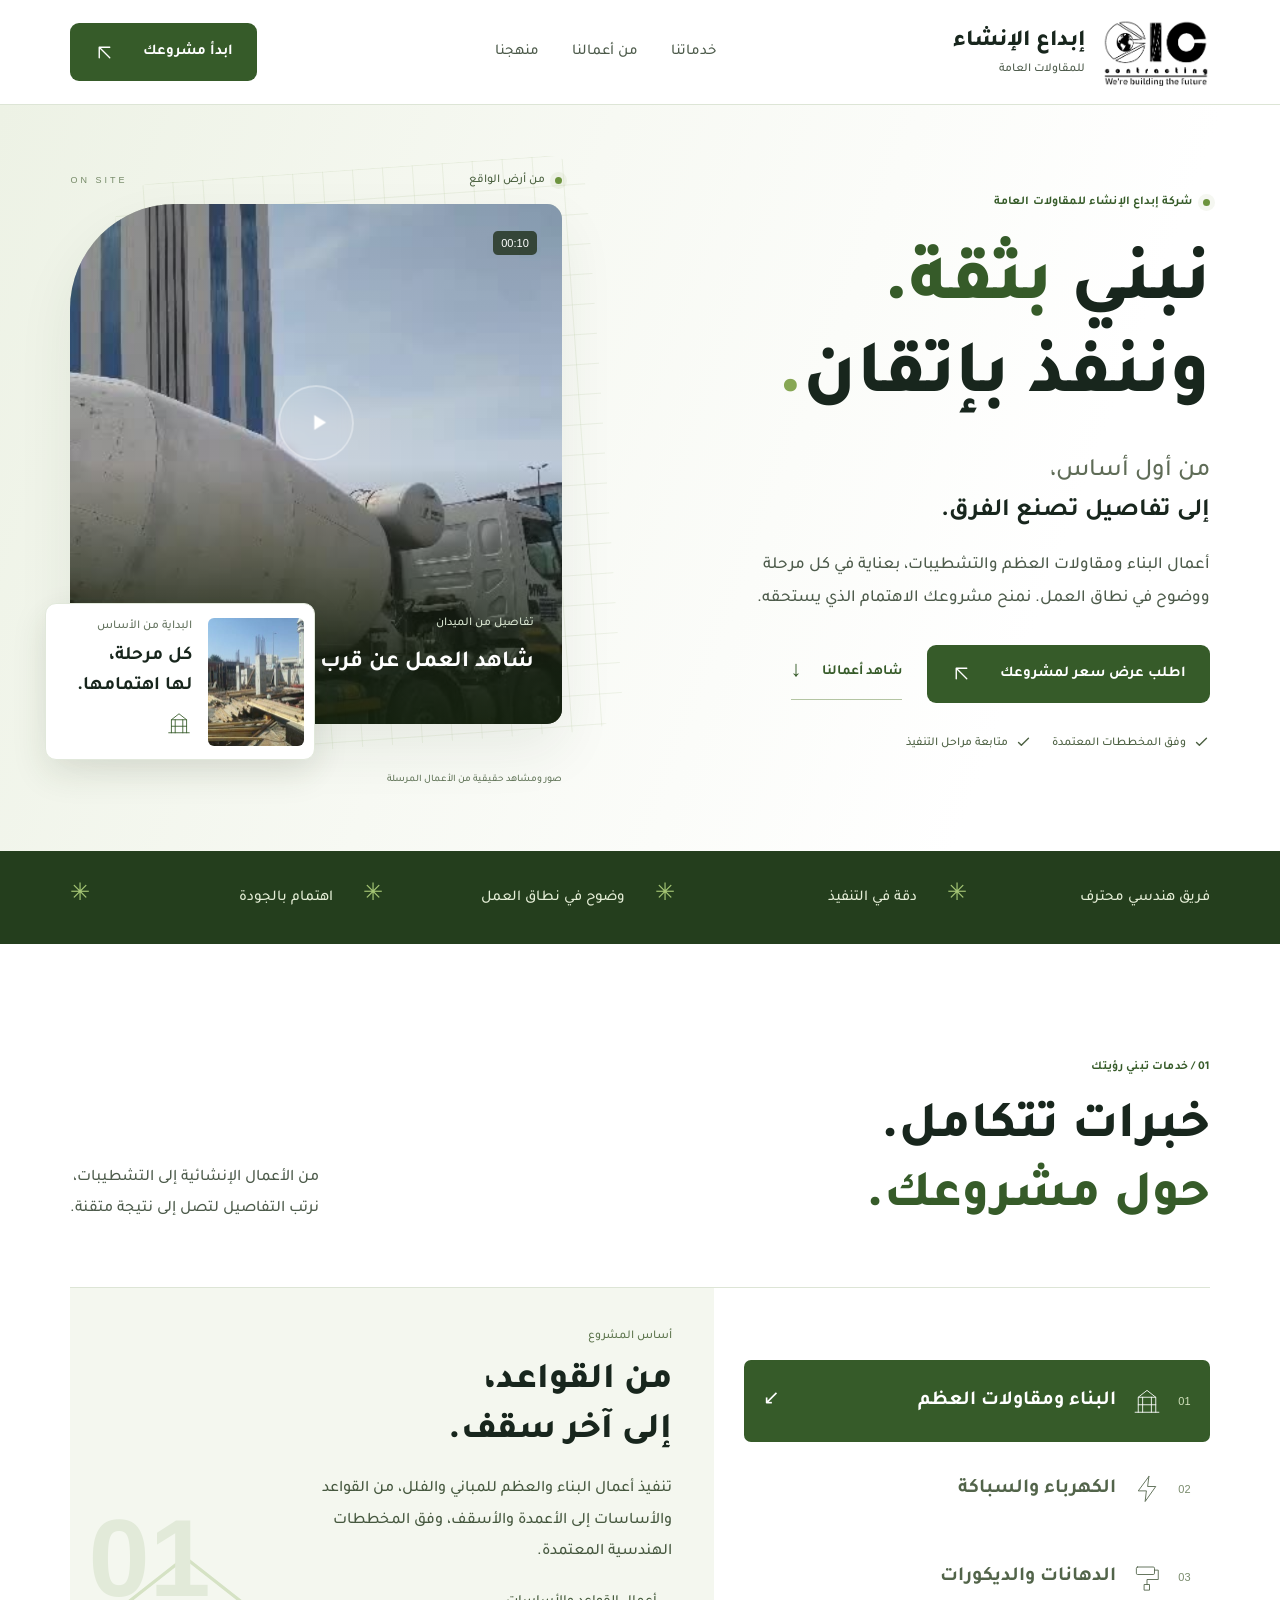
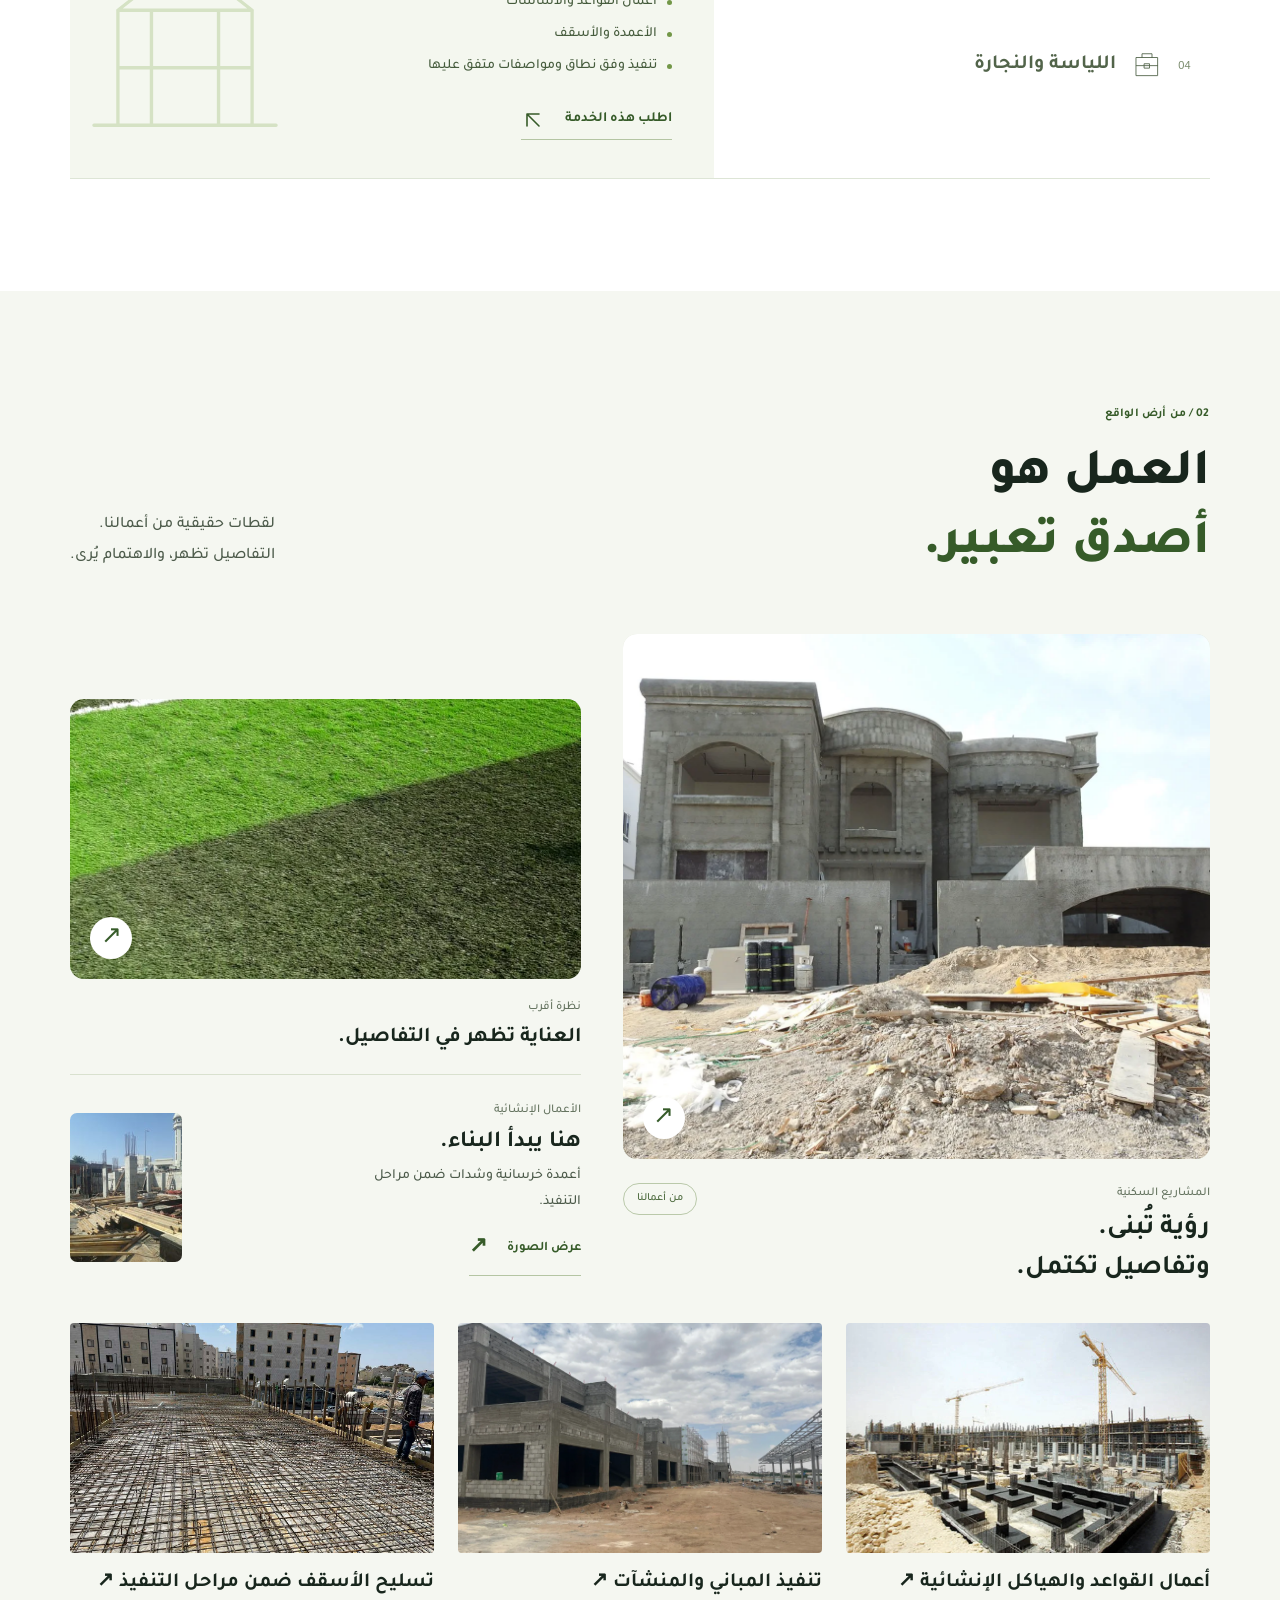
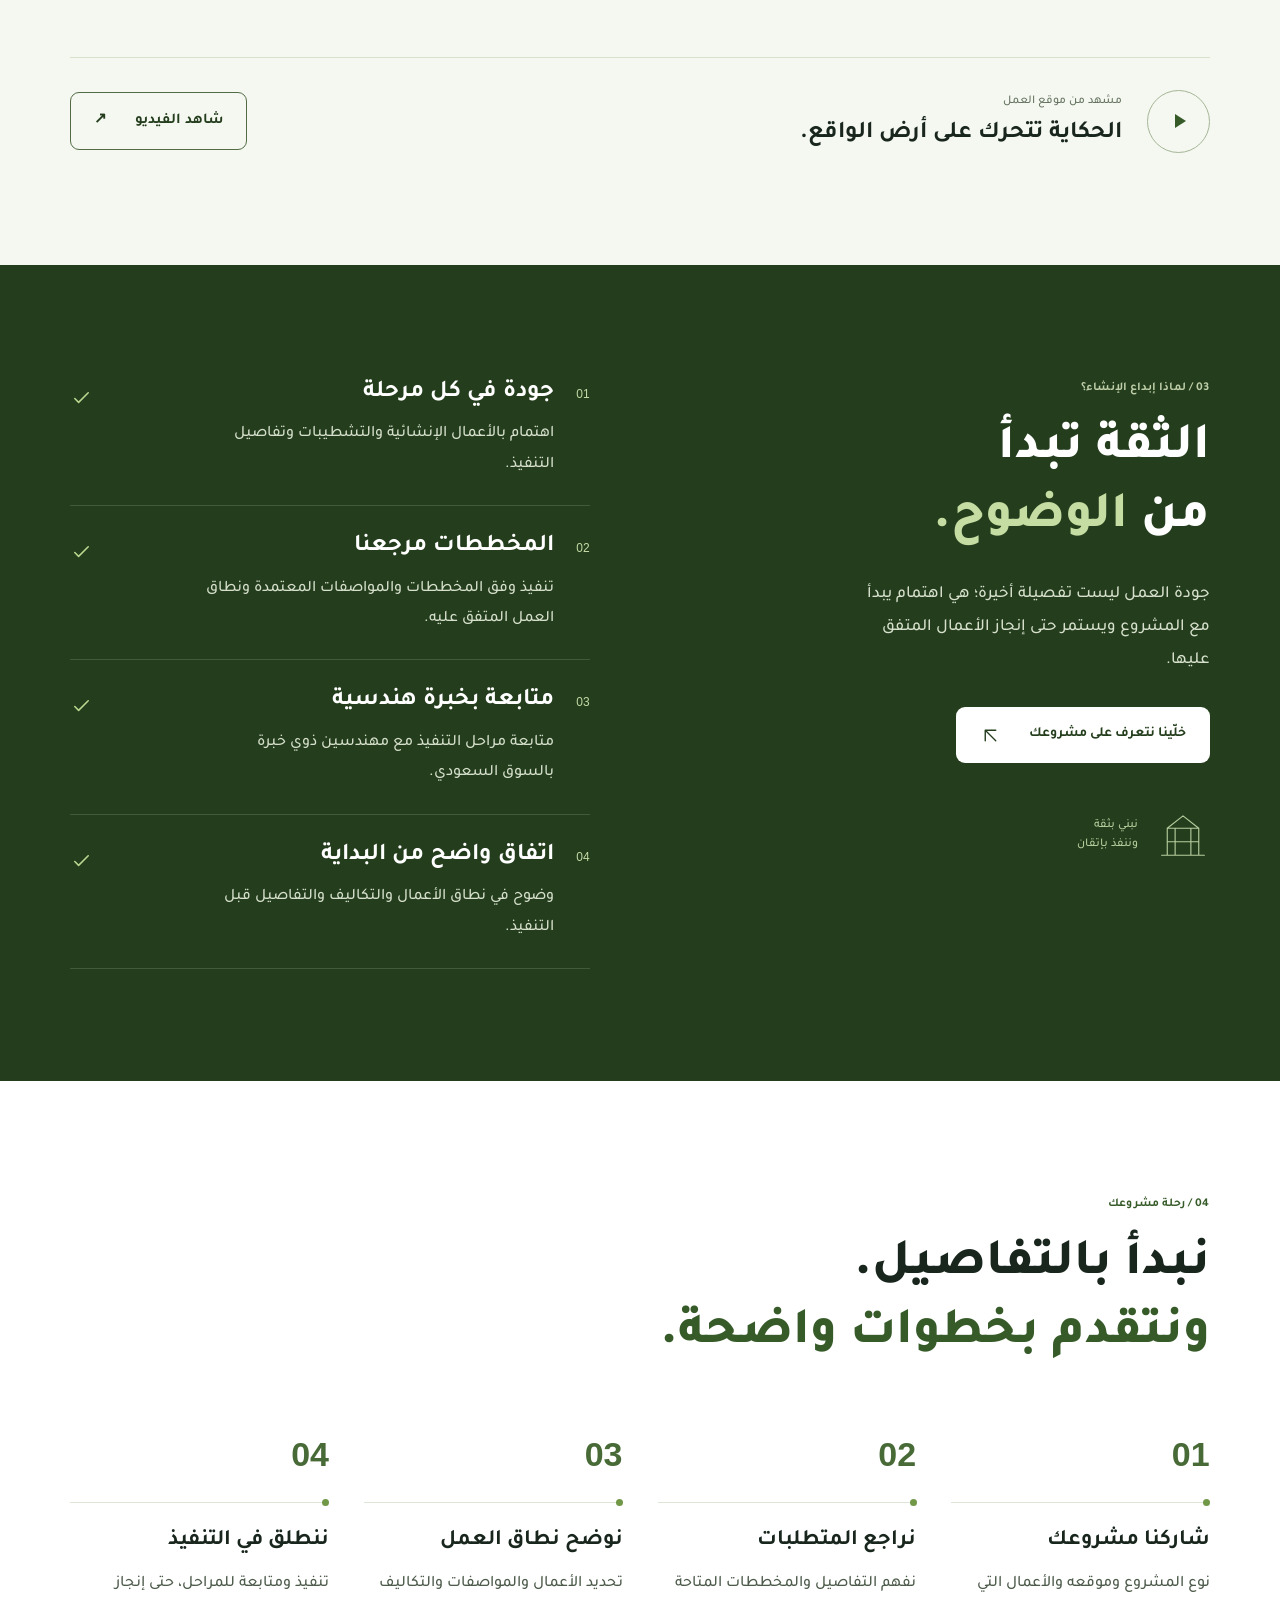
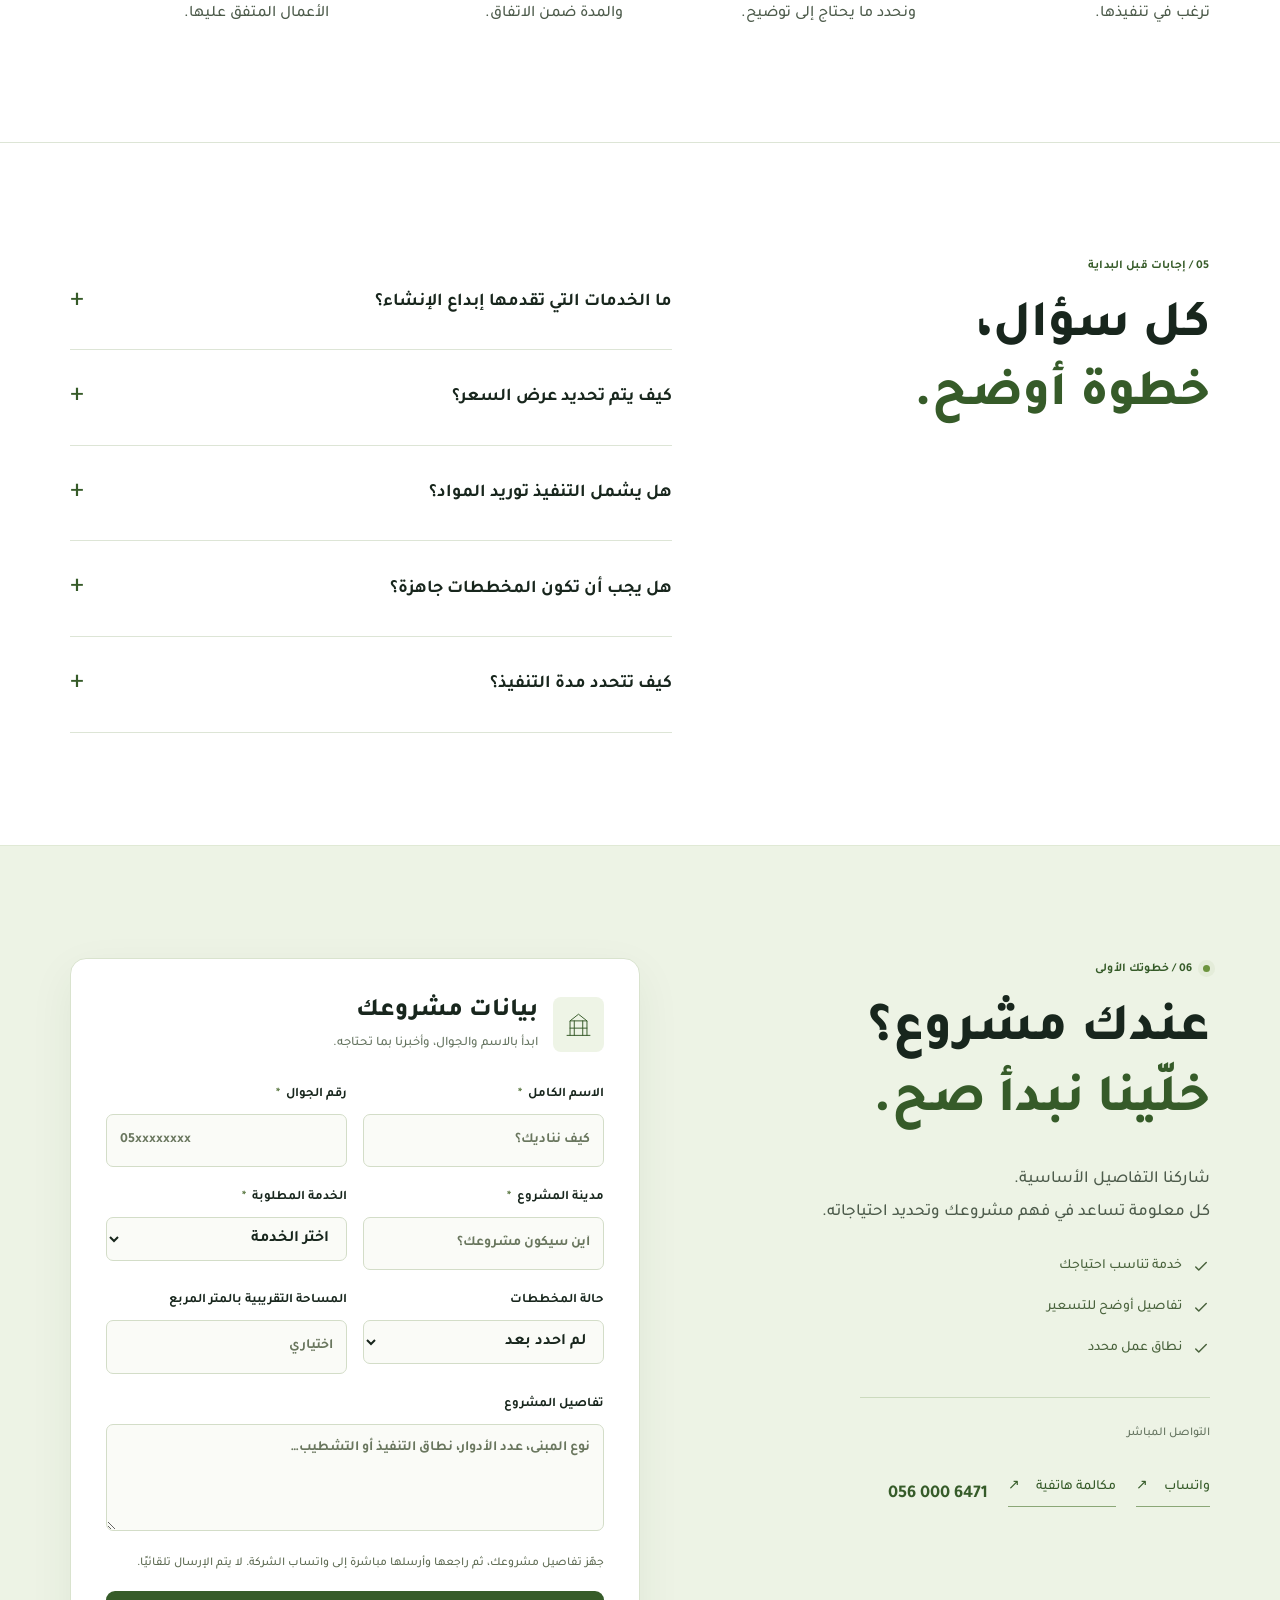
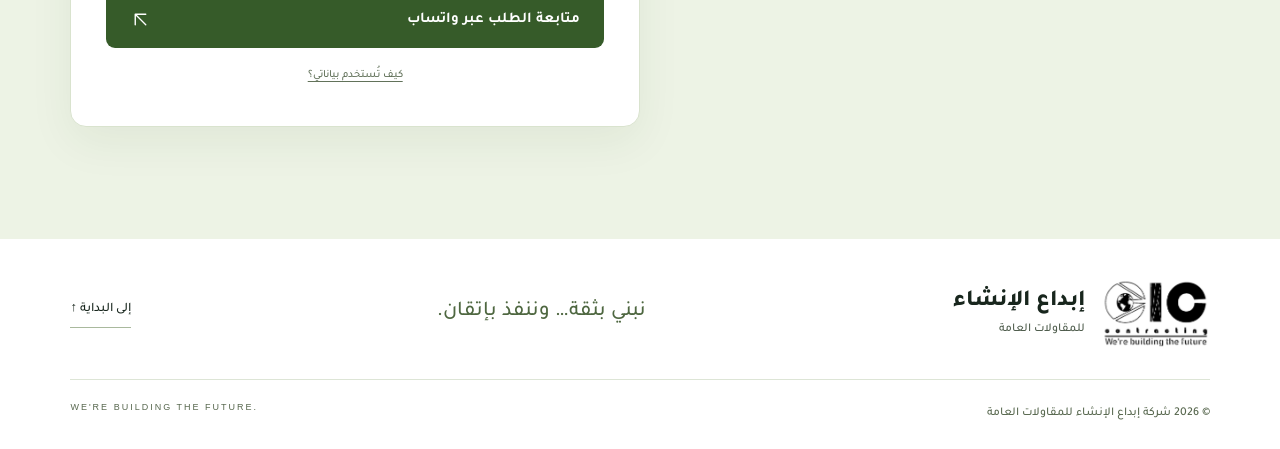
==== index.html @ a25a5fa0 "Launch Ibdaa Alinshaa rebrand with original logo and real projects" ====
<!doctype html><html lang="ar" dir="rtl"><head><meta charset="UTF-8"><meta name="viewport" content="width=device-width,initial-scale=1"><meta name="theme-color" content="#365b29"><meta name="description" content="شركة إبداع الإنشاء للمقاولات العامة. أعمال البناء والعظم، الكهرباء والسباكة، الدهانات والديكورات، اللياسة والنجارة. نبني بثقة وننفذ بإتقان."><title>إبداع الإنشاء للمقاولات العامة | نبني بثقة وننفذ بإتقان</title><link rel="icon" type="image/svg+xml" href="favicon.svg"><link rel="preload" href="tajawal-500.ttf" as="font" type="font/ttf" crossorigin><link rel="preload" href="tajawal-800.ttf" as="font" type="font/ttf" crossorigin><link rel="stylesheet" href="style.css"></head><body>
<a href="#main" class="skip">انتقل إلى المحتوى</a><div class="read-progress" aria-hidden="true"></div>
<svg class="svg-defs" xmlns="http://www.w3.org/2000/svg" aria-hidden="true"><defs><symbol id="build" viewBox="0 0 48 48"><path d="M5 42h38M10 42V18h28v24M10 18l14-11 14 11M17 18v24M31 18v24M10 30h28"/></symbol><symbol id="bolt" viewBox="0 0 48 48"><path d="M27 4 10 27h13l-2 17 17-24H25l2-16Z"/></symbol><symbol id="paint" viewBox="0 0 48 48"><rect x="7" y="8" width="29" height="12" rx="2"/><path d="M36 13h6v15H24v8M20 36h8v9h-8z"/></symbol><symbol id="tools" viewBox="0 0 48 48"><path d="M7 12h34v29H7zM16 12V6h16v6M7 25h34M20 22h8v7h-8z"/></symbol><symbol id="arrow" viewBox="0 0 24 24"><path d="M18 6H6v12M6 6l12 12"/></symbol><symbol id="check" viewBox="0 0 24 24"><path d="m5 12 4 4L19 6"/></symbol><symbol id="play" viewBox="0 0 24 24"><path d="m9 5 11 7-11 7V5Z"/></symbol></defs></svg>
<header class="header"><div class="wrap header-inner"><a href="#home" class="brand" aria-label="إبداع الإنشاء الرئيسية"><span class="brand-mark" role="img" aria-label="شعار شركة إبداع الإنشاء"></span><span class="brand-name">إبداع الإنشاء<small>للمقاولات العامة</small></span></a><nav aria-label="التنقل الرئيسي"><a href="#services">خدماتنا</a><a href="#work">من أعمالنا</a><a href="#approach">منهجنا</a></nav><a class="btn btn-green header-cta" href="#request">ابدأ مشروعك <svg><use href="#arrow"/></svg></a></div></header>
<main id="main"><section class="hero" id="home"><div class="wrap hero-grid"><div class="hero-copy"><div class="eyebrow hero-item"><span class="status-dot"></span> شركة إبداع الإنشاء للمقاولات العامة</div><h1 class="hero-item">نبني <span>بثقة.</span><br>وننفذ بإتقان<span class="green-period">.</span></h1><p class="hero-sub hero-item">من أول أساس،<br><strong>إلى تفاصيل تصنع الفرق.</strong></p><p class="hero-desc hero-item">أعمال البناء ومقاولات العظم والتشطيبات، بعناية في كل مرحلة ووضوح في نطاق العمل. نمنح مشروعك الاهتمام الذي يستحقه.</p><div class="hero-actions hero-item"><a href="#request" class="btn btn-green">اطلب عرض سعر لمشروعك <svg><use href="#arrow"/></svg></a><a class="text-link" href="#work">شاهد أعمالنا <span>↓</span></a></div><div class="hero-assurance hero-item"><span><svg><use href="#check"/></svg> وفق المخططات المعتمدة</span><span><svg><use href="#check"/></svg> متابعة مراحل التنفيذ</span></div></div><div class="hero-art hero-item"><div class="art-grid" aria-hidden="true"></div><div class="media-label"><span class="status-dot"></span> من أرض الواقع <span dir="ltr">ON SITE</span></div><button class="hero-video" data-video aria-label="شاهد فيديو من موقع العمل"><img src="video-poster.jpg" alt="شاحنة خرسانة من فيديو موقع العمل المرسل" fetchpriority="high" width="368" height="656"><span class="video-shade"></span><span class="video-play"><svg><use href="#play"/></svg></span><span class="video-text"><span>تفاصيل من الميدان</span><strong>شاهد العمل عن قرب <span>↗</span></strong></span><span class="video-duration">00:10</span></button><div class="foundation-note"><img src="foundations.png" alt="أعمدة خرسانية وأعمال شدات من أحد مواقع العمل" width="194" height="258"><div><span class="tiny-label">البداية من الأساس</span><strong>كل مرحلة،<br>لها اهتمامها.</strong><svg><use href="#build"/></svg></div></div><span class="art-caption">صور ومشاهد حقيقية من الأعمال المرسلة</span></div></div></section>
<section class="promise-strip" aria-label="قيم التنفيذ"><div class="wrap"><span>فريق هندسي محترف <i>✳</i></span><span>دقة في التنفيذ <i>✳</i></span><span>وضوح في نطاق العمل <i>✳</i></span><span>اهتمام بالجودة <i>✳</i></span></div></section>
<section id="services" class="services section"><div class="wrap"><div class="section-head reveal"><div><span class="eyebrow">01 / خدمات تبني رؤيتك</span><h2>خبرات تتكامل.<br><span>حول مشروعك.</span></h2></div><p>من الأعمال الإنشائية إلى التشطيبات،<br>نرتب التفاصيل لتصل إلى نتيجة متقنة.</p></div><div class="service-explorer reveal"><div class="service-nav" role="tablist" aria-label="خدمات إبداع الإنشاء" aria-orientation="vertical"><button id="service-0" role="tab" aria-selected="true" aria-controls="service-panel" data-service="0"><span class="service-num">01</span><svg><use href="#build"/></svg><span>البناء ومقاولات العظم</span><b>↙</b></button><button id="service-1" role="tab" aria-selected="false" tabindex="-1" aria-controls="service-panel" data-service="1"><span class="service-num">02</span><svg><use href="#bolt"/></svg><span>الكهرباء والسباكة</span><b>↙</b></button><button id="service-2" role="tab" aria-selected="false" tabindex="-1" aria-controls="service-panel" data-service="2"><span class="service-num">03</span><svg><use href="#paint"/></svg><span>الدهانات والديكورات</span><b>↙</b></button><button id="service-3" role="tab" aria-selected="false" tabindex="-1" aria-controls="service-panel" data-service="3"><span class="service-num">04</span><svg><use href="#tools"/></svg><span>اللياسة والنجارة</span><b>↙</b></button></div><div id="service-panel" class="service-panel" role="tabpanel" aria-labelledby="service-0" tabindex="0"><div class="service-drawing" aria-hidden="true"><svg id="service-icon"><use href="#build"/></svg><span id="service-index">01</span></div><div class="service-content"><span class="tiny-label" id="service-kicker">أساس المشروع</span><h3 id="service-title">من القواعد،<br>إلى آخر سقف.</h3><p id="service-description">تنفيذ أعمال البناء والعظم للمباني والفلل، من القواعد والأساسات إلى الأعمدة والأسقف، وفق المخططات الهندسية المعتمدة.</p><ul id="service-points"><li>أعمال القواعد والأساسات</li><li>الأعمدة والأسقف</li><li>تنفيذ وفق نطاق ومواصفات متفق عليها</li></ul><button class="text-link" id="request-service">اطلب هذه الخدمة <svg><use href="#arrow"/></svg></button></div></div></div></div></section>
<section class="work section" id="work"><div class="wrap"><div class="section-head reveal"><div><span class="eyebrow">02 / من أرض الواقع</span><h2>العمل هو<br><span>أصدق تعبير.</span></h2></div><p>لقطات حقيقية من أعمالنا.<br>التفاصيل تظهر، والاهتمام يُرى.</p></div><div class="work-grid"><article class="work-feature reveal"><button class="project-image" data-photo="villa-project.webp" data-caption="مبنى سكني ضمن مراحل التنفيذ — من بروفايل الشركة" aria-label="تكبير صورة المشروع السكني"><img src="villa-project.webp" alt="مبنى سكني تحت الإنشاء من أعمال الشركة" loading="lazy" width="1600" height="1066"><span class="zoom-icon">↗</span></button><div class="project-meta"><div><span class="tiny-label">المشاريع السكنية</span><h3>رؤية تُبنى.<br>وتفاصيل تكتمل.</h3></div><span class="project-tag">من أعمالنا</span></div></article><div class="work-side"><article class="work-secondary reveal"><button class="project-image" data-photo="courtyard-finished.webp" data-caption="تفاصيل أرضية المساحة الخارجية" aria-label="تكبير الصورة الثانية للمساحة الخارجية"><img src="courtyard-finished.webp" alt="تفاصيل توزيع العشب الصناعي والخطوط البيضاء في مساحة خارجية" loading="lazy" width="720" height="1280"><span class="zoom-icon">↗</span></button><div class="secondary-caption"><span class="tiny-label">نظرة أقرب</span><h3>العناية تظهر في التفاصيل.</h3></div></article><article class="structure-card reveal"><div><span class="tiny-label">الأعمال الإنشائية</span><h3>هنا يبدأ البناء.</h3><p>أعمدة خرسانية وشدات ضمن مراحل التنفيذ.</p><button class="text-link" data-photo="foundations.png" data-caption="أعمدة خرسانية وشدات من موقع العمل">عرض الصورة <span>↗</span></button></div><img src="foundations.png" width="194" height="258" alt="أعمدة خرسانية وحديد تسليح وشدات خشبية" loading="lazy"></article></div></div><div class="more-work"><article class="reveal"><button data-photo="structural-project.webp" data-caption="أعمال القواعد والهياكل الإنشائية — من بروفايل الشركة" aria-label="تكبير صورة أعمال القواعد والهياكل الإنشائية"><img src="structural-project.webp" alt="أعمال القواعد والهياكل الإنشائية" loading="lazy"><h3>أعمال القواعد والهياكل الإنشائية ↗</h3></button></article><article class="reveal"><button data-photo="commercial-project.webp" data-caption="تنفيذ المباني والمنشآت — من بروفايل الشركة" aria-label="تكبير صورة تنفيذ المباني والمنشآت"><img src="commercial-project.webp" alt="تنفيذ المباني والمنشآت" loading="lazy"><h3>تنفيذ المباني والمنشآت ↗</h3></button></article><article class="reveal"><button data-photo="slab-project.jpg" data-caption="تسليح الأسقف ضمن مراحل التنفيذ — من بروفايل الشركة" aria-label="تكبير صورة تسليح الأسقف ضمن مراحل التنفيذ"><img src="slab-project.jpg" alt="تسليح الأسقف ضمن مراحل التنفيذ" loading="lazy"><h3>تسليح الأسقف ضمن مراحل التنفيذ ↗</h3></button></article></div><div class="work-film reveal"><span class="film-symbol"><svg><use href="#play"/></svg></span><div><span class="tiny-label">مشهد من موقع العمل</span><h3>الحكاية تتحرك على أرض الواقع.</h3></div><button class="btn btn-outline" data-video>شاهد الفيديو <span>↗</span></button></div></div></section>
<section class="approach section" id="approach"><div class="wrap approach-grid"><div class="approach-heading reveal"><span class="eyebrow">03 / لماذا إبداع الإنشاء؟</span><h2>الثقة تبدأ<br>من <span>الوضوح.</span></h2><p>جودة العمل ليست تفصيلة أخيرة؛ هي اهتمام يبدأ مع المشروع ويستمر حتى إنجاز الأعمال المتفق عليها.</p><a class="btn btn-white" href="#request">خلّينا نتعرف على مشروعك <svg><use href="#arrow"/></svg></a><div class="approach-seal" aria-hidden="true"><svg><use href="#build"/></svg><span>نبني بثقة<br>وننفذ بإتقان</span></div></div><div class="approach-list"><article class="reveal"><span>01</span><div><h3>جودة في كل مرحلة</h3><p>اهتمام بالأعمال الإنشائية والتشطيبات وتفاصيل التنفيذ.</p></div><svg><use href="#check"/></svg></article><article class="reveal"><span>02</span><div><h3>المخططات مرجعنا</h3><p>تنفيذ وفق المخططات والمواصفات المعتمدة ونطاق العمل المتفق عليه.</p></div><svg><use href="#check"/></svg></article><article class="reveal"><span>03</span><div><h3>متابعة بخبرة هندسية</h3><p>متابعة مراحل التنفيذ مع مهندسين ذوي خبرة بالسوق السعودي.</p></div><svg><use href="#check"/></svg></article><article class="reveal"><span>04</span><div><h3>اتفاق واضح من البداية</h3><p>وضوح في نطاق الأعمال والتكاليف والتفاصيل قبل التنفيذ.</p></div><svg><use href="#check"/></svg></article></div></div></section>
<section class="journey section"><div class="wrap"><div class="section-head reveal"><div><span class="eyebrow">04 / رحلة مشروعك</span><h2>نبدأ بالتفاصيل.<br><span>ونتقدم بخطوات واضحة.</span></h2></div></div><div class="journey-grid"><article class="reveal"><span class="journey-number">01</span><span class="journey-line"></span><h3>شاركنا مشروعك</h3><p>نوع المشروع وموقعه والأعمال التي ترغب في تنفيذها.</p></article><article class="reveal"><span class="journey-number">02</span><span class="journey-line"></span><h3>نراجع المتطلبات</h3><p>نفهم التفاصيل والمخططات المتاحة ونحدد ما يحتاج إلى توضيح.</p></article><article class="reveal"><span class="journey-number">03</span><span class="journey-line"></span><h3>نوضح نطاق العمل</h3><p>تحديد الأعمال والمواصفات والتكاليف والمدة ضمن الاتفاق.</p></article><article class="reveal"><span class="journey-number">04</span><span class="journey-line"></span><h3>ننطلق في التنفيذ</h3><p>تنفيذ ومتابعة للمراحل، حتى إنجاز الأعمال المتفق عليها.</p></article></div></div></section>
<section class="faq section"><div class="wrap faq-grid"><div class="reveal"><span class="eyebrow">05 / إجابات قبل البداية</span><h2>كل سؤال،<br><span>خطوة أوضح.</span></h2></div><div class="faq-list"><details><summary>ما الخدمات التي تقدمها إبداع الإنشاء؟ <span>+</span></summary><p>أعمال البناء والتشييد ومقاولات العظم، تأسيس وتشطيب الكهرباء والسباكة، الدهانات والديكورات الداخلية، وأعمال اللياسة والنجارة، بحسب نطاق الاتفاق.</p></details><details><summary>كيف يتم تحديد عرض السعر؟ <span>+</span></summary><p>بعد مراجعة نوع المشروع ومساحته وموقعه والمخططات والمواصفات ونطاق الأعمال المطلوب. تختلف التكلفة وفق هذه التفاصيل.</p></details><details><summary>هل يشمل التنفيذ توريد المواد؟ <span>+</span></summary><p>يتم توضيح مسؤولية توريد المواد والمصنعية في عرض المشروع والاتفاق. يمكنك ذكر النطاق الذي تفضله ضمن تفاصيل الطلب.</p></details><details><summary>هل يجب أن تكون المخططات جاهزة؟ <span>+</span></summary><p>وجود المخططات يساعد في فهم المتطلبات والتسعير. اذكر حالتها في النموذج، وسيتم توضيح المتطلبات المناسبة لمشروعك.</p></details><details><summary>كيف تتحدد مدة التنفيذ؟ <span>+</span></summary><p>تتحدد حسب حجم المشروع ونطاق الأعمال ومتطلبات الموقع، وتُوضح ضمن الاتفاق الخاص بمشروعك.</p></details></div></div></section>
<section id="request" class="request section"><div class="wrap request-grid"><div class="request-copy"><span class="eyebrow"><span class="status-dot"></span> 06 / خطوتك الأولى</span><h2>عندك مشروع؟<br><span>خلّينا نبدأ صح.</span></h2><p>شاركنا التفاصيل الأساسية.<br>كل معلومة تساعد في فهم مشروعك وتحديد احتياجاته.</p><div class="request-benefits"><span><svg><use href="#check"/></svg> خدمة تناسب احتياجك</span><span><svg><use href="#check"/></svg> تفاصيل أوضح للتسعير</span><span><svg><use href="#check"/></svg> نطاق عمل محدد</span></div><div class="direct-contact"><span class="tiny-label">التواصل المباشر</span><button data-contact="whatsapp">واتساب <span>↗</span></button><button data-contact="phone">مكالمة هاتفية <span>↗</span></button><a class="direct-number" href="tel:+966560006471">056 000 6471</a></div></div><form id="quote-form"><div class="form-heading"><span class="form-icon"><svg><use href="#build"/></svg></span><div><h3>بيانات مشروعك</h3><p>ابدأ بالاسم والجوال، وأخبرنا بما تحتاجه.</p></div></div><div class="form-fields"><label>الاسم الكامل <span>*</span><input name="name" autocomplete="name" placeholder="كيف نناديك؟" required maxlength="100"></label><label>رقم الجوال <span>*</span><input name="phone" type="tel" dir="ltr" inputmode="tel" autocomplete="tel" placeholder="05xxxxxxxx" required maxlength="20"></label><label>مدينة المشروع <span>*</span><input name="city" autocomplete="address-level2" placeholder="أين سيكون مشروعك؟" required maxlength="100"></label><label>الخدمة المطلوبة <span>*</span><select name="service" required id="service-select"><option value="">اختر الخدمة</option><option>البناء ومقاولات العظم</option><option>الكهرباء والسباكة</option><option>الدهانات والديكورات</option><option>اللياسة والنجارة</option><option>أكثر من خدمة</option></select></label><label>حالة المخططات<select name="plans"><option>لم أحدد بعد</option><option>المخططات جاهزة</option><option>قيد الإعداد</option></select></label><label>المساحة التقريبية بالمتر المربع<input name="area" type="number" min="1" max="10000000" placeholder="اختياري"></label><label class="full">تفاصيل المشروع<textarea name="details" rows="3" maxlength="3000" placeholder="نوع المبنى، عدد الأدوار، نطاق التنفيذ أو التشطيب…"></textarea></label></div><p class="form-notice">جهّز تفاصيل مشروعك، ثم راجعها وأرسلها مباشرة إلى واتساب الشركة. لا يتم الإرسال تلقائيًا.</p><button type="submit" class="btn btn-green submit">متابعة الطلب عبر واتساب <svg><use href="#arrow"/></svg></button><div id="form-result" role="status" hidden><strong>تفاصيلك جاهزة. الخطوة التالية على واتساب.</strong><p>اضغط لفتح المحادثة بالتفاصيل، وراجع الرسالة قبل إرسالها إلى الشركة.</p><a class="btn btn-green send-request" id="send-request" target="_blank" rel="noopener noreferrer">افتح واتساب لإرسال الطلب ↗</a><br><button type="button" class="text-link" id="download-request">تنزيل تفاصيل الطلب ↓</button></div><span class="privacy-line"><button type="button" id="privacy-button">كيف تُستخدم بياناتي؟</button></span></form></div></section>
</main><footer><div class="wrap"><div class="footer-main"><a class="brand" href="#home"><span class="brand-mark" role="img" aria-label="شعار إبداع الإنشاء"></span><span class="brand-name">إبداع الإنشاء<small>للمقاولات العامة</small></span></a><p>نبني بثقة… وننفذ بإتقان.</p><a class="back-top" href="#home">إلى البداية ↑</a></div><div class="footer-bottom"><span>© <span id="year"></span> شركة إبداع الإنشاء للمقاولات العامة</span><span dir="ltr">WE'RE BUILDING THE FUTURE.</span></div></div></footer>
<div class="mobile-cta"><a class="btn btn-green" href="#request">ابدأ مشروعك <svg><use href="#arrow"/></svg></a><button data-video aria-label="شاهد فيديو موقع العمل"><svg><use href="#play"/></svg> شاهد العمل</button></div>
<dialog id="video-dialog" class="video-dialog"><button class="dialog-close" aria-label="إغلاق الفيديو">×</button><div class="video-heading"><span class="eyebrow">من موقع العمل</span><h3>العمل على أرض الواقع.</h3></div><video id="site-player" controls playsinline preload="none" poster="video-poster.jpg"><source src="site-video.mp4" type="video/mp4">متصفحك لا يدعم الفيديو.</video></dialog>
<dialog id="photo-dialog" class="photo-dialog"><button class="dialog-close" aria-label="إغلاق الصورة">×</button><img id="full-photo" alt=""><p id="photo-caption"></p></dialog>
<dialog id="notice-dialog" class="notice-dialog"><button class="dialog-close" aria-label="إغلاق">×</button><span class="eyebrow">إبداع الإنشاء</span><h3 id="notice-title"></h3><p id="notice-text"></p><button class="btn btn-green dialog-close">حسنًا</button></dialog><script src="app.js"></script></body></html>
---- style.css ----
@font-face{font-family:Tajawal;src:url('tajawal-500.ttf') format('truetype');font-weight:500;font-display:swap}@font-face{font-family:Tajawal;src:url('tajawal-700.ttf') format('truetype');font-weight:700;font-display:swap}@font-face{font-family:Tajawal;src:url('tajawal-800.ttf') format('truetype');font-weight:800;font-display:swap}
:root{--green:#365b29;--green-dark:#243e1d;--ink:#18261d;--text:#4d5b4b;--muted:#64735f;--light:#f4f7ef;--line:#dde5d6;--lime:#e6efc8;--white:#fff;--ease:cubic-bezier(.2,.7,.3,1)}*{box-sizing:border-box}html{scroll-behavior:smooth;scroll-padding-top:28px}body{margin:0;font:500 16px/1.85 Tajawal,Arial,sans-serif;color:var(--ink);background:var(--white)}button,input,textarea,select{font:inherit}button{cursor:pointer}a{color:inherit;text-decoration:none}img{max-width:100%;display:block}button,a{-webkit-tap-highlight-color:transparent}button:focus-visible,a:focus-visible,summary:focus-visible{outline:3px solid #87a65d;outline-offset:5px}::selection{background:var(--lime);color:var(--green-dark)}h1,h2,h3,p{margin:0}h1,h2,h3{line-height:1.4}svg{width:24px;height:24px;fill:none;stroke:currentColor;stroke-width:1.6;stroke-linecap:round;stroke-linejoin:round;flex-shrink:0}.svg-defs{position:absolute;width:0;height:0;overflow:hidden}.wrap{width:min(1232px,89%);margin:auto}.section{padding:112px 0}.skip{position:fixed;top:-80px;z-index:100;background:var(--green);color:white;padding:12px}.skip:focus{top:0}.read-progress{position:fixed;top:0;right:0;height:3px;background:#75984d;z-index:100;width:0}.header{border-bottom:1px solid var(--line);background:#fff;position:relative;z-index:5}.header-inner{min-height:104px;display:flex;align-items:center;justify-content:space-between;gap:25px}.brand{display:flex;align-items:center;gap:17px}.brand-mark{width:108px;height:67px;display:block;background:url('ibdaa-logo.png') center/contain no-repeat;mix-blend-mode:multiply;flex-shrink:0}.brand-name{font-size:23px;font-weight:800;line-height:1.3}.brand-name small{display:block;font-size:12px;color:var(--text);font-weight:500;margin-top:5px}.header nav{display:flex;gap:33px;font-size:15px;color:var(--text)}.header nav a:hover{color:var(--green)}.btn{display:inline-flex;align-items:center;justify-content:center;gap:28px;padding:15px 23px;border-radius:9px;font-size:15px;line-height:1.7;font-weight:700;border:1px solid transparent;transition:transform .22s var(--ease),background .22s,box-shadow .22s}.btn-green{background:var(--green);color:white}.btn-green:hover{background:var(--green-dark);box-shadow:0 7px 22px #365b2920;transform:translateY(-2px)}.btn svg{width:21px;height:21px;transition:transform .22s}.btn:hover svg{transform:translate(-2px,-2px)}.btn:active{transform:translateY(1px)}.btn-white{background:white;color:var(--green-dark)}.btn-outline{background:transparent;border-color:#536c45;color:var(--green-dark)}.btn-outline:hover{background:var(--green);color:white}.text-link{display:inline-flex;align-items:center;gap:20px;border:0;background:none;padding:7px 0;color:var(--green);font-weight:700;border-bottom:1px solid #b4c5a3;font-size:15px;line-height:1.7}.text-link span{font-size:22px}.text-link:hover{border-color:var(--green)}.hero{background:linear-gradient(110deg,#edf2e5 0%,#f7f9f3 40%,#fff 79%);overflow:hidden}.hero-grid{display:grid;grid-template-columns:1.08fr 1fr;gap:7%;padding:64px 0 75px;align-items:center}.eyebrow{font-size:12px;letter-spacing:.15px;color:var(--green);font-weight:700;display:flex;align-items:center;gap:10px}.status-dot{height:7px;width:7px;border-radius:50%;background:#6d943e;box-shadow:0 0 0 5px #6d943e12;display:inline-block;flex-shrink:0}h1{font-size:clamp(54px,5.9vw,85px);font-weight:800;line-height:1.24;margin:27px 0 24px}h1>span:first-child{color:var(--green)}.green-period{color:#87a754}.hero-sub{font-size:25px;line-height:1.6;font-weight:500;color:#5f6c57;margin-bottom:17px}.hero-sub strong{font-weight:700;color:var(--ink)}.hero-desc{color:var(--text);font-size:17px;line-height:1.95;max-width:470px}.hero-actions{display:flex;gap:25px;align-items:center;margin-top:30px;flex-wrap:wrap}.hero-actions .text-link{font-size:14px}.hero-assurance{display:flex;gap:20px;margin-top:29px;flex-wrap:wrap;font-size:12px;color:#4d6143}.hero-assurance span{display:flex;align-items:center;gap:7px}.hero-assurance svg{width:17px;height:17px;stroke-width:2}.hero-art{position:relative;padding:0 18px 52px 0;max-width:510px;width:100%;margin:auto}.art-grid{position:absolute;inset:0 -25px 5% 12%;background-image:linear-gradient(#8caa651f 1px,transparent 1px),linear-gradient(90deg,#8caa651f 1px,transparent 1px);background-size:30px 30px;border-radius:40px;transform:rotate(-4deg)}.media-label{display:flex;align-items:center;gap:10px;margin:0 0 13px 0;font-size:12px;color:#4b6140;position:relative}.media-label>span:last-child{margin-right:auto;font:9px Arial;letter-spacing:3px;color:#768a68}.hero-video{display:block;width:100%;height:520px;border:0;padding:0;background:#cad3bd;border-radius:105px 15px 15px 15px;overflow:hidden;position:relative;text-align:right;box-shadow:0 25px 55px #2c462c14}.hero-video>img{height:100%;width:100%;object-fit:cover;object-position:center 42%;transition:transform .6s var(--ease)}.hero-video:hover>img{transform:scale(1.025)}.video-shade{position:absolute;inset:0;background:linear-gradient(0deg,#11200bd9 0%,transparent 50%,#1d2f1220 100%)}.video-play{position:absolute;top:42%;left:50%;transform:translate(-50%,-50%);width:75px;height:75px;border:1px solid #ffffffaa;display:grid;place-items:center;border-radius:50%;color:white;background:#ffffff16;backdrop-filter:blur(7px)}.video-play svg{width:26px;height:26px;fill:currentColor;stroke:none;margin-left:3px}.video-text{position:absolute;right:28px;bottom:40px;color:white;left:28px}.video-text>span{font-size:12px;color:#d9e6d1;display:block;margin-bottom:7px}.video-text strong{font-size:23px;font-weight:700;display:flex;align-items:center;justify-content:space-between}.video-duration{position:absolute;top:27px;right:25px;font:11px Arial;color:white;padding:6px 8px;background:#16260dbb;border-radius:5px}.foundation-note{position:absolute;bottom:16px;left:-25px;background:white;padding:10px;display:flex;gap:16px;align-items:center;box-shadow:0 13px 35px #273c1c1f;border:1px solid #e1e8db;border-radius:11px;direction:rtl;min-width:270px}.foundation-note>img{height:128px;width:96px;object-fit:cover;border-radius:6px}.foundation-note>div{padding:2px 0 0 15px}.tiny-label{font-size:12px;color:var(--muted);display:block;line-height:1.8}.foundation-note strong{font-size:19px;line-height:1.6;display:block;margin:4px 0 7px}.foundation-note svg{width:26px;height:26px;color:var(--green)}.art-caption{position:absolute;bottom:-13px;right:18px;font-size:10px;color:#617458}.promise-strip{background:var(--green-dark);color:#e6efd8;padding:24px 0}.promise-strip .wrap{display:grid;grid-template-columns:repeat(4,1fr);gap:30px}.promise-strip span{display:flex;align-items:center;justify-content:space-between;font-size:15px}.promise-strip i{font-style:normal;color:#a4c574;font-size:24px}.section-head{display:flex;align-items:end;justify-content:space-between;gap:40px;margin-bottom:55px}h2{font-size:clamp(36px,4vw,56px);font-weight:800;line-height:1.35;margin-top:16px}h2 span{color:var(--green)}.section-head>p{font-size:16px;color:var(--text);line-height:1.95;padding-bottom:7px}.service-explorer{display:grid;grid-template-columns:1fr 1.3fr;border-top:1px solid var(--line);border-bottom:1px solid var(--line);min-height:475px}.service-nav{padding:23px 0;display:flex;flex-direction:column;justify-content:center}.service-nav button{display:flex;gap:16px;align-items:center;text-align:right;background:none;border:0;padding:25px 19px;border-radius:7px;color:#52644a;font-size:20px;font-weight:700;line-height:1.6;transition:background .25s,color .25s;margin:3px 0 3px 30px}.service-nav button>svg{width:30px;height:30px;stroke-width:1.4}.service-num{font:11px Arial;color:#7a8b6d}.service-nav b{margin-right:auto;opacity:0;font-weight:500}.service-nav button[aria-selected=true]{background:var(--green);color:white}.service-nav button[aria-selected=true] .service-num{color:#d2e2bd}.service-nav button[aria-selected=true] b{opacity:1}.service-nav button:hover:not([aria-selected=true]){background:var(--light)}.service-panel{background:var(--light);padding:38px 42px;position:relative;display:grid;grid-template-columns:1fr;overflow:hidden;align-content:center;min-height:470px}.service-content{position:relative;z-index:1}.service-content .tiny-label{color:#5d754d}.service-content h3{font-size:36px;font-weight:800;line-height:1.4;margin:9px 0 17px}.service-content p{max-width:400px;font-size:16px;line-height:1.95;color:#46583f}.service-content ul{padding:0;list-style:none;margin:19px 0 18px;font-size:14px;color:#465c3d}.service-content li{padding:3px 0;display:flex;gap:10px;align-items:center}.service-content li:before{content:'';width:5px;height:5px;background:#729747;border-radius:50%;flex-shrink:0}.service-content .text-link{font-size:14px}.service-drawing{position:absolute;bottom:10px;left:0;color:#d5e2c4;pointer-events:none}.service-drawing>svg{width:230px;height:230px;stroke-width:.7}.service-drawing>span{position:absolute;top:-30px;left:18px;font:800 110px Arial;color:#e2ead9}.work{background:#f5f7f1}.work-grid{display:grid;grid-template-columns:1.15fr 1fr;gap:42px}.project-image{position:relative;border:0;display:block;padding:0;background:#dce4d2;width:100%;overflow:hidden;cursor:zoom-in;border-radius:14px}.work-feature .project-image{height:525px}.project-image img{width:100%;height:100%;object-fit:cover;object-position:50% 39%;transition:transform .7s var(--ease)}.project-image:hover img{transform:scale(1.03)}.zoom-icon{position:absolute;bottom:20px;left:20px;background:white;color:var(--green);height:42px;width:42px;border-radius:50%;display:grid;place-items:center;font-size:25px}.project-meta{display:flex;justify-content:space-between;align-items:start;gap:20px;margin-top:24px}.project-meta h3{font-size:27px;line-height:1.5;margin-top:5px}.project-tag{border:1px solid #bac9aa;padding:5px 13px;border-radius:30px;color:#4c6a3d;font-size:11px}.work-side{padding-top:65px}.work-secondary .project-image{height:280px}.work-secondary .project-image img{object-position:center 60%}.secondary-caption{margin:18px 0 22px}.secondary-caption h3{font-size:21px;margin-top:4px}.structure-card{display:flex;gap:20px;align-items:center;border-top:1px solid #d9e1cf;padding-top:25px;justify-content:space-between}.structure-card img{width:112px;height:149px;border-radius:7px;object-fit:contain}.structure-card h3{font-size:23px;margin:5px 0}.structure-card p{font-size:14px;color:var(--text);max-width:230px}.structure-card .text-link{font-size:13px;margin-top:8px}.work-film{display:flex;align-items:center;gap:25px;margin-top:60px;padding-top:32px;border-top:1px solid #d8e1cb}.film-symbol{width:63px;height:63px;display:grid;place-items:center;color:var(--green);border:1px solid #a5b797;border-radius:50%}.film-symbol svg{fill:currentColor;stroke:none}.work-film h3{font-size:24px;margin-top:5px}.work-film .btn{margin-right:auto}.approach{background:var(--green-dark);color:white;position:relative;overflow:hidden}.approach-grid{display:grid;grid-template-columns:1fr 1.1fr;gap:13%}.approach .eyebrow{color:#bfcea9}.approach h2 span{color:#c5dca2}.approach-heading>p{font-size:17px;line-height:1.95;color:#d6e0cc;max-width:350px;margin:25px 0 30px}.approach .btn{font-size:14px}.approach-seal{display:flex;align-items:center;gap:18px;color:#b7cd9e;margin-top:45px;font-size:12px;line-height:1.6}.approach-seal svg{width:54px;height:54px;stroke-width:1}.approach-list article{display:flex;align-items:start;gap:22px;border-bottom:1px solid #c4d2b730;padding:25px 0}.approach-list article:first-child{padding-top:0}.approach-list article>span{font:12px Arial;color:#c5daa7;margin-top:10px}.approach-list article>svg{margin-right:auto;width:23px;height:23px;color:#bbd790;margin-top:10px}.approach-list h3{font-size:24px;font-weight:700;margin-bottom:9px}.approach-list p{font-size:16px;line-height:1.9;color:#d5dfcb;max-width:350px}.journey{border-bottom:1px solid var(--line)}.journey-grid{display:grid;grid-template-columns:repeat(4,1fr);gap:35px;margin-top:65px}.journey-number{font:700 34px Arial;color:#476a36}.journey-line{display:block;height:1px;background:var(--line);position:relative;margin:23px 0}.journey-line:before{content:'';position:absolute;right:0;top:-3px;height:7px;width:7px;border-radius:50%;background:#719846}.journey-grid h3{font-size:22px;font-weight:700;margin-bottom:12px}.journey-grid p{font-size:16px;line-height:1.9;color:var(--text)}.faq-grid{display:grid;grid-template-columns:1fr 1.5fr;gap:12%}.faq-list details{border-bottom:1px solid var(--line)}summary{list-style:none;padding:23px 0;font-size:18px;font-weight:700;line-height:1.8;display:flex;align-items:center;gap:22px;justify-content:space-between;cursor:pointer}summary::-webkit-details-marker{display:none}summary span{font-size:27px;color:var(--green);font-weight:500;transition:transform .2s}details[open] summary span{transform:rotate(45deg)}details p{font-size:16px;line-height:1.95;color:var(--text);padding-bottom:25px}.request{background:#edf3e5;border-top:1px solid #e0e9d5}.request-grid{display:grid;grid-template-columns:1fr 1.25fr;gap:10%;align-items:start}.request h2{font-size:53px}.request-copy>p{font-size:17px;line-height:1.95;color:var(--text);margin:24px 0 25px}.request-benefits{display:flex;flex-direction:column;gap:15px;font-size:14px;color:#49623c;margin-bottom:35px}.request-benefits span{display:flex;gap:10px;align-items:center}.request-benefits svg{width:18px;height:18px;stroke-width:2}.direct-contact{display:flex;gap:20px;align-items:center;flex-wrap:wrap;border-top:1px solid #ccdabe;padding-top:25px;max-width:350px}.direct-contact .tiny-label{flex-basis:100%}.direct-contact button{background:none;border:0;border-bottom:1px solid #8ba777;color:var(--green);padding:5px 0;font-size:14px}.direct-contact button span{padding-right:13px}form{background:white;border:1px solid #d9e3ce;padding:35px;border-radius:16px;box-shadow:0 15px 45px #1f3b1310}.form-heading{display:flex;gap:15px;align-items:center;margin-bottom:28px}.form-icon{display:grid;place-items:center;background:#eef4e6;color:var(--green);width:51px;height:55px;border-radius:8px}.form-icon svg{width:29px;height:29px}.form-heading h3{font-size:25px;font-weight:800}.form-heading p{color:var(--muted);font-size:13px;margin-top:3px}.form-fields{display:grid;grid-template-columns:1fr 1fr;gap:20px 16px}label{font-size:13px;font-weight:700;line-height:1.7}label>span{color:#58763f;margin-right:3px}input,select,textarea{display:block;width:100%;background:#fafbf7;border:1px solid #d3ddc8;border-radius:7px;margin-top:8px;padding:12px 13px;color:var(--ink);font-size:16px;line-height:1.7;outline:none;transition:border .2s,box-shadow .2s}input:focus,select:focus,textarea:focus{border-color:#6d9352;box-shadow:0 0 0 3px #83a1661a}input::placeholder,textarea::placeholder{color:#69765e;opacity:1;font-size:14px}textarea{resize:vertical;min-height:100px}.full{grid-column:1/-1}.form-notice{font-size:12px;line-height:1.9;color:#5e6b53;margin:21px 0 16px}.submit{width:100%;justify-content:space-between}.privacy-line{display:block;text-align:center;margin-top:13px}.privacy-line button{background:none;border:0;color:#62725a;font-size:11px;text-decoration:underline;text-underline-offset:4px}#form-result{margin-top:20px;padding:18px;background:#edf5e4;border:1px solid #c5d6b5;border-radius:8px;font-size:14px;line-height:1.9}#form-result p{margin-top:8px;font-size:13px}#form-result .text-link{font-size:13px;margin-top:10px}footer{padding:40px 0 25px;background:#fff}.footer-main{display:flex;justify-content:space-between;align-items:center;gap:25px;padding-bottom:33px}.footer-main>p{font-size:21px;color:#4e6740}.back-top{font-size:13px;border-bottom:1px solid #a9b99d;padding-bottom:5px}.footer-bottom{border-top:1px solid var(--line);padding-top:22px;display:flex;justify-content:space-between;gap:20px;font-size:12px;color:#58684f}.footer-bottom>span:last-child{font:9px Arial;letter-spacing:2px}.mobile-cta{display:none}dialog{border:0;padding:0;max-height:94svh;color:var(--ink);border-radius:14px;box-shadow:0 25px 100px #0004}dialog::backdrop{background:#0d1b0bce;backdrop-filter:blur(7px)}.dialog-close:first-child{position:absolute;left:14px;top:12px;background:#ffffffed;color:var(--green-dark);border:0;border-radius:50%;width:35px;height:35px;font-size:25px;line-height:1;z-index:5;display:grid;place-items:center}.video-dialog{background:#152211;padding:25px;width:min(480px,92%);color:white}.video-heading{margin:0 0 20px;padding-left:40px}.video-heading .eyebrow{color:#c4d8a6}.video-heading h3{font-size:23px;margin-top:7px}.video-dialog video{display:block;width:auto;max-width:100%;max-height:70svh;margin:auto;border-radius:8px;background:black}.photo-dialog{background:#10190e;padding:15px;max-width:94vw;max-height:95svh}.photo-dialog img{max-height:83svh;max-width:85vw;width:auto;height:auto;object-fit:contain;margin:auto;border-radius:4px}.photo-dialog p{color:#e3ecd9;font-size:13px;line-height:1.8;margin:12px 10px 0;text-align:center}.notice-dialog{background:#fff;width:min(470px,90%);padding:38px}.notice-dialog h3{font-size:25px;margin-top:17px}.notice-dialog p{font-size:16px;line-height:1.95;color:var(--text);margin:15px 0 25px}.reveal{opacity:1;transform:none}.js-motion .reveal{opacity:0;transform:translateY(18px);transition:opacity .55s var(--ease),transform .55s var(--ease)}.js-motion .reveal.in-view{opacity:1;transform:none}.request-highlight{animation:request-highlight 1.5s ease-out}@keyframes request-highlight{0%,30%{box-shadow:0 0 0 3px #7fa55b,0 15px 45px #1f3b1320}100%{box-shadow:0 15px 45px #1f3b1310}}@keyframes arrive{from{opacity:0;transform:translateY(12px)}to{opacity:1;transform:none}}@keyframes line-grow{from{transform:scaleX(0)}to{transform:scaleX(1)}}@media(prefers-reduced-motion:no-preference){.motion-ready .hero-item{animation:arrive .6s var(--ease) both}.hero-copy>.hero-item:nth-child(2){animation-delay:70ms}.hero-copy>.hero-item:nth-child(3){animation-delay:120ms}.hero-copy>.hero-item:nth-child(4){animation-delay:170ms}.hero-copy>.hero-item:nth-child(5){animation-delay:220ms}.hero-copy>.hero-item:nth-child(6){animation-delay:270ms}.hero-art.hero-item{animation-delay:120ms}.journey-grid article.in-view .journey-line{animation:line-grow .65s var(--ease) both;transform-origin:right}.journey-grid article:nth-child(2){transition-delay:60ms}.journey-grid article:nth-child(3){transition-delay:120ms}.journey-grid article:nth-child(4){transition-delay:180ms}}
@media(max-width:1100px){.wrap{width:90%}.header nav{gap:22px}.brand-name{font-size:21px}.brand{gap:10px}.brand-mark{width:93px;height:61px;background-size:contain;background-position:center}.hero-grid{gap:5%;padding-top:50px}h1{font-size:68px}.hero-actions{gap:17px}.hero-actions .btn{font-size:14px;padding:15px 17px}.hero-video{height:500px}.foundation-note{left:-10px;min-width:245px}.section{padding:85px 0}.service-panel{padding:32px}.service-nav button{font-size:18px;gap:12px;padding:23px 14px;margin-left:18px}.approach-grid{gap:8%}.request-grid{gap:6%}.request h2{font-size:48px}form{padding:27px}.work-grid{gap:30px}.work-film h3{font-size:21px}.footer-main .brand-name{font-size:21px}}
@media(max-width:760px){html{scroll-padding-top:22px}.wrap{width:89%}.section{padding:65px 0}.header-inner{min-height:87px;gap:12px}.header nav{display:none}.brand{gap:9px}.brand-mark{width:78px;height:50px;background-size:contain;background-position:center}.brand-name{font-size:19px}.brand-name small{font-size:11px}.header-cta{font-size:12px;padding:11px 13px;gap:13px}.header-cta svg{width:18px}.hero-grid{display:flex;flex-direction:column;padding:36px 0 40px;gap:38px;align-items:stretch}.hero-copy .eyebrow{font-size:11px}h1{font-size:clamp(50px,12.3vw,75px);margin:23px 0 22px;line-height:1.27}.hero-sub{font-size:21px;line-height:1.6;margin-bottom:14px}.hero-desc{font-size:16px;line-height:1.95}.hero-actions{gap:23px;margin-top:25px}.hero-actions .btn{font-size:14px;padding:16px 18px;gap:18px}.hero-actions .text-link{font-size:13px}.hero-assurance{font-size:11px;gap:14px;margin-top:24px}.hero-art{max-width:490px;padding:0 0 49px 0;width:100%}.hero-video{height:440px;border-radius:85px 12px 12px 12px}.art-grid{inset:10px -14px 14% 12px}.media-label{font-size:11px;margin-bottom:12px}.media-label>span:last-child{font-size:8px;letter-spacing:2px}.video-text{bottom:70px;right:23px;left:23px}.video-text strong{font-size:21px}.video-text>span{font-size:11px}.video-play{width:65px;height:65px}.foundation-note{bottom:0;left:-5px;min-width:0;padding:8px;gap:12px;width:245px}.foundation-note>img{width:76px;height:101px}.foundation-note>div{padding-left:13px}.foundation-note strong{font-size:17px;margin:2px 0}.foundation-note .tiny-label{font-size:10px}.foundation-note svg{height:22px;width:22px}.art-caption{right:0;bottom:-26px;font-size:10px}.promise-strip{padding:24px 0;margin-top:16px}.promise-strip .wrap{grid-template-columns:1fr 1fr;gap:18px 22px}.promise-strip span{font-size:12px}.promise-strip i{font-size:19px}.section-head{display:block;margin-bottom:32px}.eyebrow{font-size:11px}h2{font-size:36px;line-height:1.4;margin-top:15px}.section-head>p{font-size:16px;margin-top:20px;padding:0}.service-explorer{display:block;border-top:0}.service-nav{display:grid;grid-template-columns:1fr 1fr;gap:9px;padding:0 0 20px}.service-nav button{display:grid;grid-template-columns:21px 1fr;gap:5px 10px;padding:16px 12px;margin:0;font-size:15px;align-items:center;background:#f3f6ee;border:1px solid #e0e8d7;line-height:1.7}.service-nav button>svg{width:24px;height:24px;grid-column:1;grid-row:1}.service-nav button>.service-num{grid-column:2;grid-row:1;justify-self:end;font-size:10px}.service-nav button>span:not(.service-num){grid-column:1/-1;margin-top:5px;white-space:normal}.service-nav b{display:none}.service-panel{border-radius:10px;padding:27px 24px;min-height:445px}.service-content h3{font-size:30px;margin:10px 0 15px}.service-content p{font-size:16px;line-height:1.95}.service-content ul{font-size:14px}.service-drawing{left:0;bottom:20px}.service-drawing>svg{width:180px;height:180px}.service-drawing>span{font-size:85px;top:-15px}.work-grid{display:block}.work-feature .project-image{height:430px}.project-image{border-radius:11px}.project-meta{margin-top:20px}.project-meta h3{font-size:25px}.project-tag{font-size:10px;padding:4px 10px}.work-side{padding-top:35px}.work-secondary .project-image{height:320px}.secondary-caption h3{font-size:22px}.structure-card{margin-top:26px;padding-top:22px;gap:15px}.structure-card>img{width:105px;height:140px}.structure-card h3{font-size:22px}.structure-card p{font-size:14px}.structure-card .tiny-label{font-size:11px}.work-film{gap:15px;flex-wrap:wrap;margin-top:35px;padding-top:26px}.film-symbol{width:49px;height:49px}.work-film>div{flex:1}.work-film h3{font-size:20px}.work-film .btn{margin:6px 64px 0 0;font-size:13px;padding:12px 18px;gap:30px}.approach-grid{display:block}.approach h2{font-size:40px}.approach-heading>p{font-size:16px;max-width:100%}.approach .btn{font-size:13px}.approach-seal{margin-top:30px}.approach-list{margin-top:36px}.approach-list article{gap:16px;padding:22px 0}.approach-list h3{font-size:23px}.approach-list p{font-size:16px;line-height:1.9}.approach-list article>svg{width:20px;height:20px}.journey-grid{grid-template-columns:1fr 1fr;gap:30px 25px;margin-top:36px}.journey-number{font-size:29px}.journey-line{margin:17px 0}.journey-grid h3{font-size:21px}.journey-grid p{font-size:16px;line-height:1.9}.faq-grid{display:block}.faq-list{margin-top:30px}summary{font-size:17px;line-height:1.8;padding:21px 0;gap:14px}details p{font-size:16px}.request-grid{display:block}.request h2{font-size:43px}.request-copy>p{font-size:16px}.request-benefits{font-size:14px;gap:12px}.direct-contact{padding-top:20px;max-width:100%;gap:20px}.direct-contact .tiny-label{font-size:12px}form{padding:26px 20px;margin-top:36px;border-radius:12px}.form-heading{gap:12px;margin-bottom:25px}.form-heading h3{font-size:24px}.form-heading p{font-size:12px}.form-fields{grid-template-columns:1fr;gap:20px}label{font-size:14px}input,select,textarea{font-size:16px}.form-notice{font-size:12px}.submit{font-size:14px}.privacy-line button{font-size:12px}footer{padding:30px 0 105px}.footer-main{flex-wrap:wrap;gap:22px;padding-bottom:28px}.footer-main>p{font-size:16px}.footer-main .brand-name{font-size:20px}.back-top{font-size:12px}.footer-bottom{display:block;font-size:12px}.footer-bottom>span:last-child{display:block;margin-top:14px;font-size:8px}.mobile-cta{display:flex;position:fixed;bottom:0;left:0;right:0;z-index:30;align-items:center;gap:17px;padding:11px 5% calc(11px + env(safe-area-inset-bottom));background:#ffffffed;border-top:1px solid #d4dfcb;backdrop-filter:blur(12px);box-shadow:0 -5px 30px #1731150a;transition:transform .25s}.mobile-cta>a{flex:1;justify-content:space-between;font-size:14px;padding:13px 18px}.mobile-cta>button{border:0;background:none;color:var(--green);font-size:12px;display:flex;align-items:center;gap:7px;padding:10px 0}.mobile-cta>button svg{width:19px;height:19px;fill:currentColor;stroke:none}.mobile-cta.at-form{transform:translateY(120%)}.notice-dialog{padding:32px 24px}.video-dialog{padding:24px 18px}.video-heading h3{font-size:21px}}
@media(max-width:380px){.wrap{width:90%}.header-inner{gap:8px}.brand-mark{width:62px;height:43px;background-size:contain;background-position:center}.brand-name{font-size:17px}.brand-name small{font-size:10px}.brand{gap:7px}.header-cta{font-size:11px;gap:10px;padding:11px}.header-cta svg{width:16px}h1{font-size:48px}.hero-actions{gap:20px}.hero-actions .btn{font-size:13px;gap:17px;padding:15px}.hero-assurance{font-size:10px;gap:12px}.hero-video{height:400px}.video-text strong{font-size:20px}.promise-strip span{font-size:11px}.service-nav button{font-size:14px;padding:15px 10px}.journey-grid{gap:30px 20px}.journey-grid h3{font-size:19px}.request h2{font-size:39px}.structure-card>img{width:88px;height:117px}}
@media(prefers-reduced-motion:reduce){html{scroll-behavior:auto}*,*:before,*:after{animation:none!important;transition:none!important}.js-motion .reveal{opacity:1;transform:none}}

.more-work{display:grid;grid-template-columns:repeat(3,1fr);gap:24px;margin-top:32px}.more-work button{display:block;width:100%;text-align:right;border:0;padding:0;background:none;color:var(--ink);font:inherit;cursor:pointer}.more-work img{width:100%;height:230px;object-fit:cover;border-radius:4px;transition:filter .3s}.more-work button:hover img{filter:brightness(.9)}.more-work h3{font-size:20px;margin:16px 0 0}.send-request{display:inline-flex;margin:12px 0}.direct-number{font-size:18px;font-weight:700;direction:ltr;display:block;margin-top:14px;color:var(--green)}@media(max-width:760px){.more-work{grid-template-columns:1fr;gap:28px}.more-work img{height:260px}}
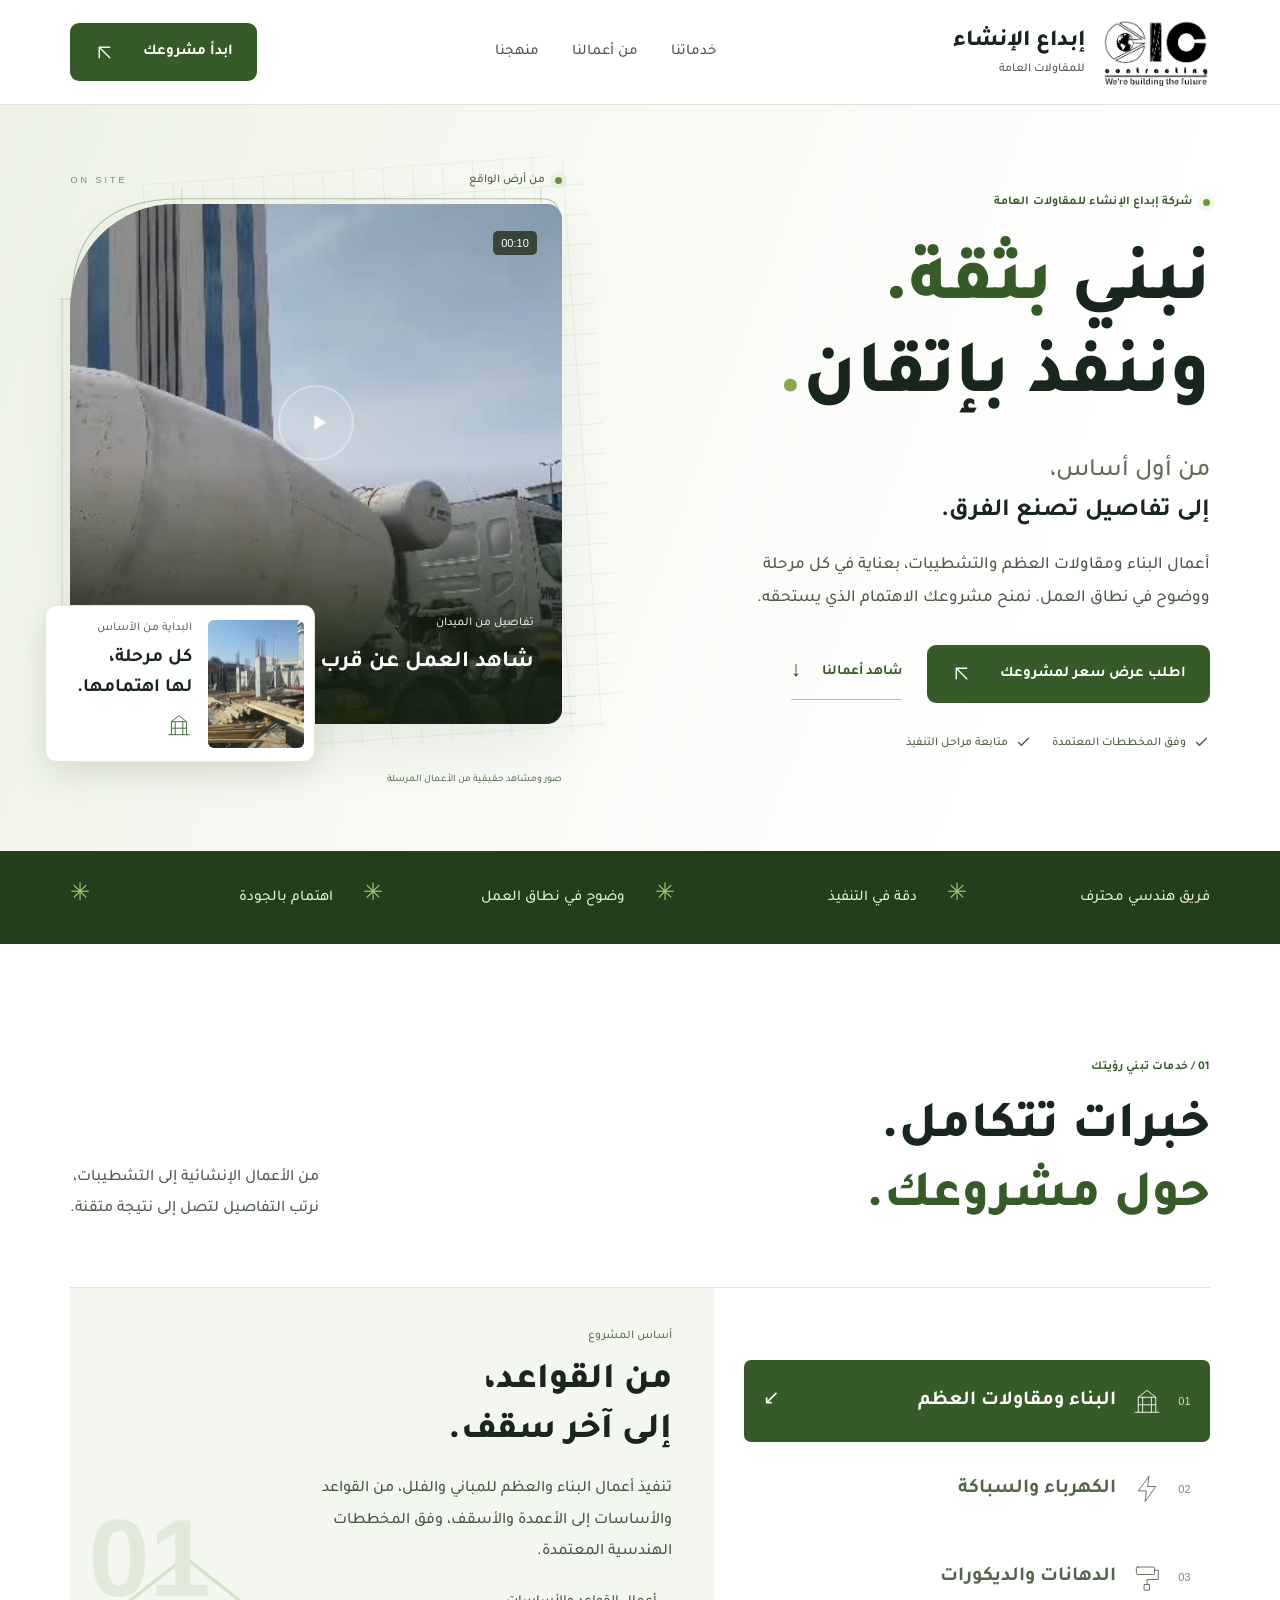
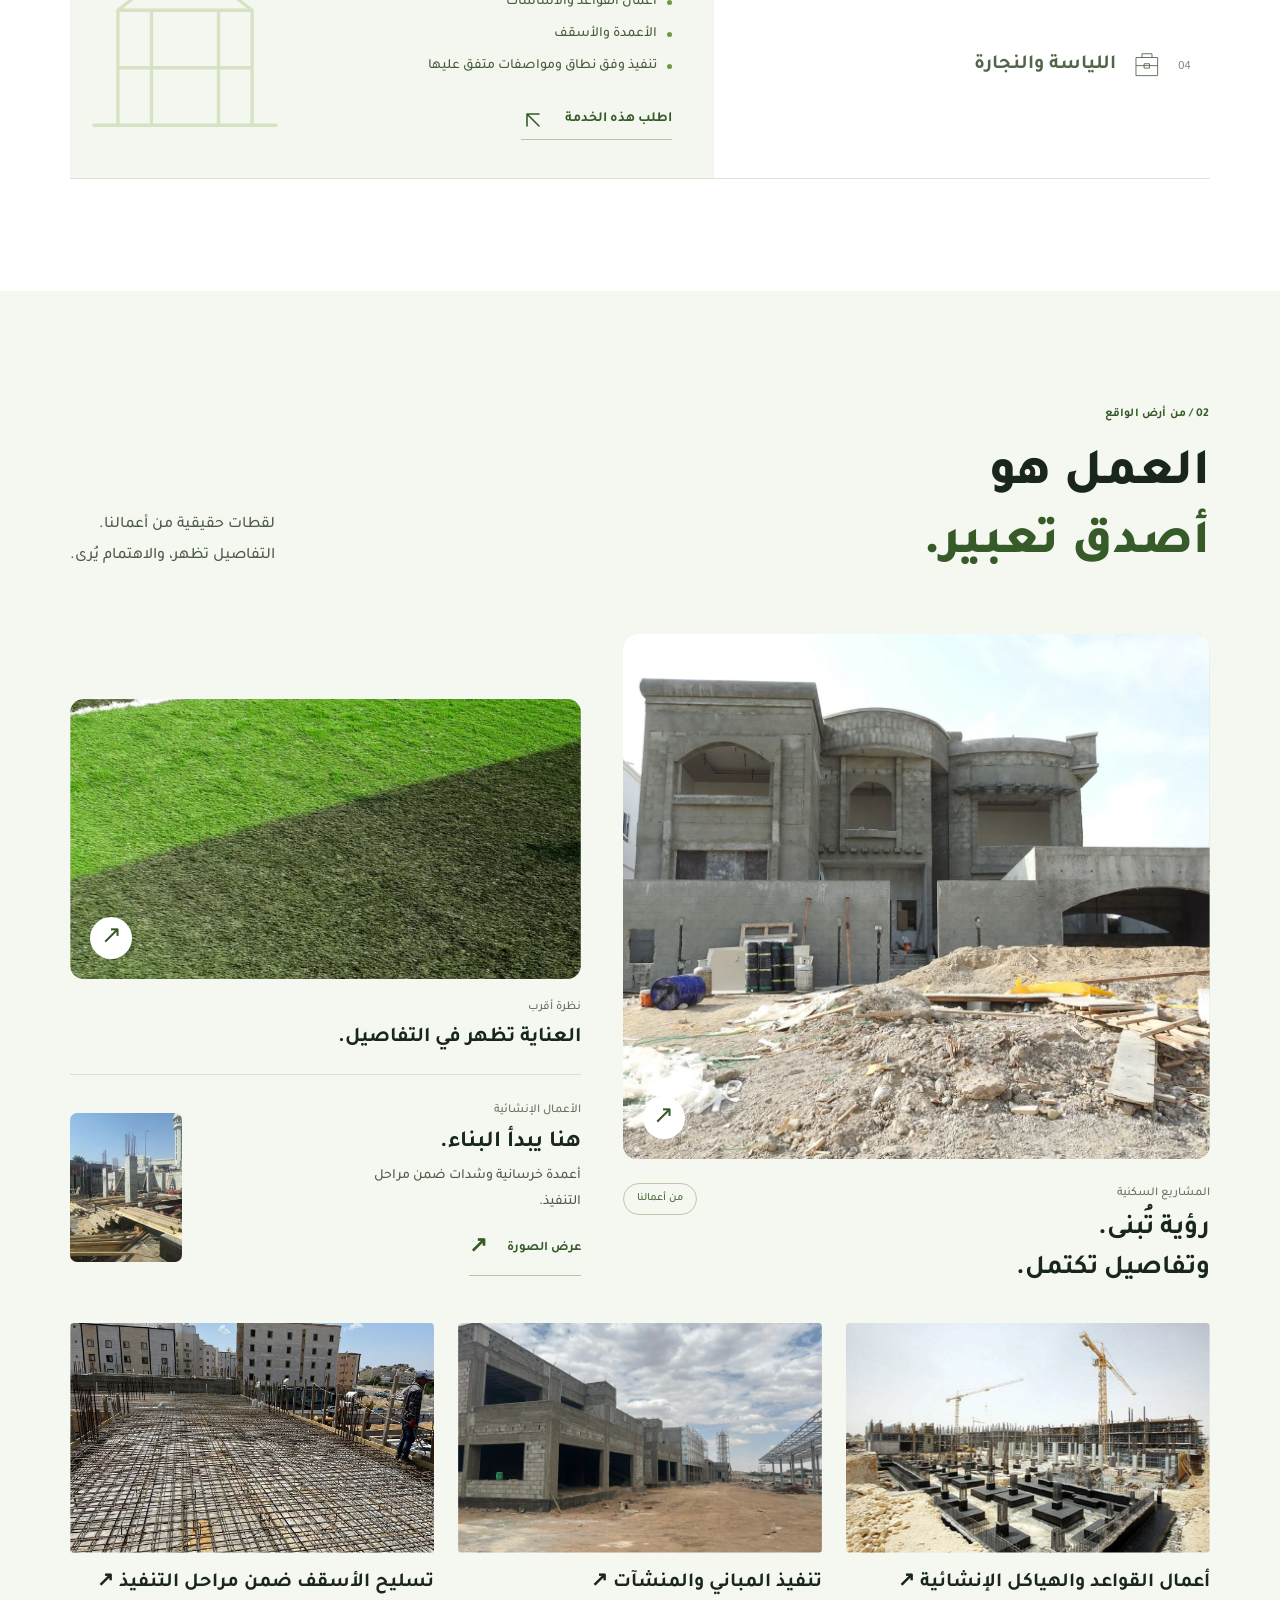
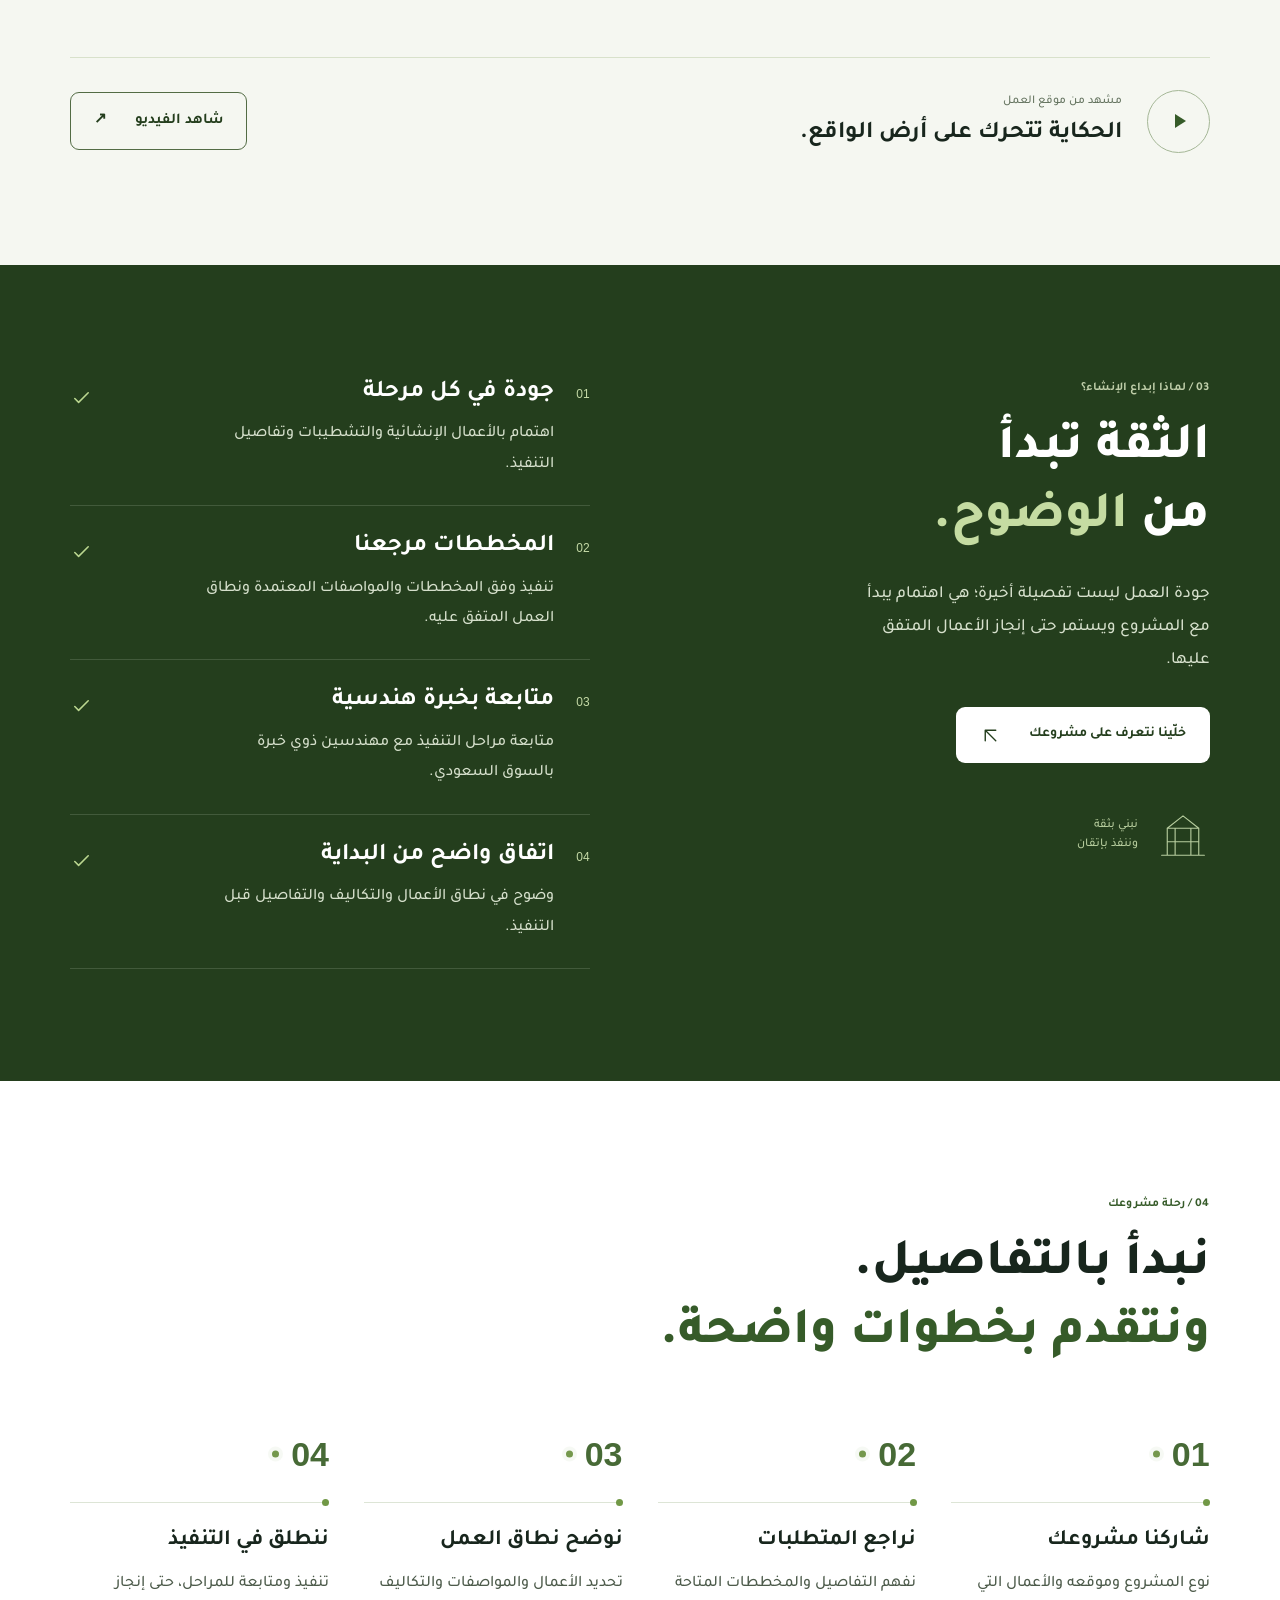
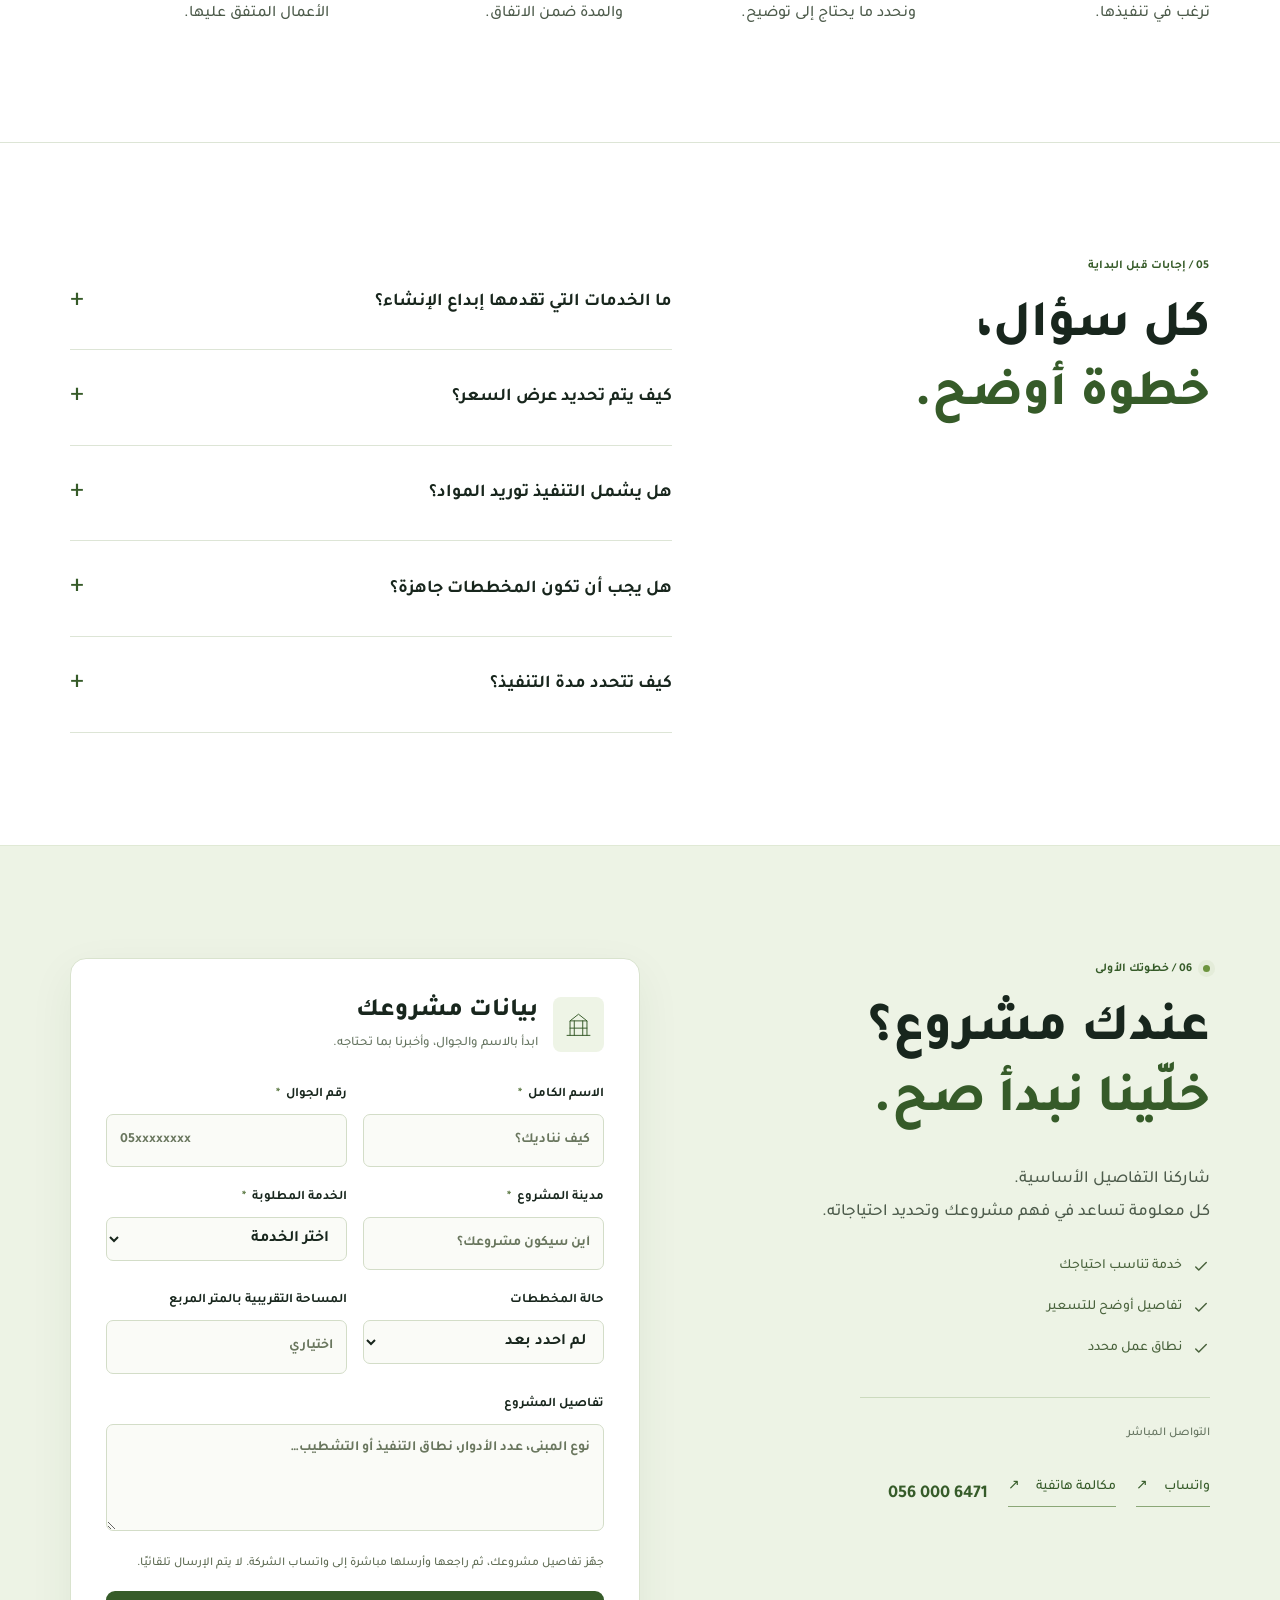
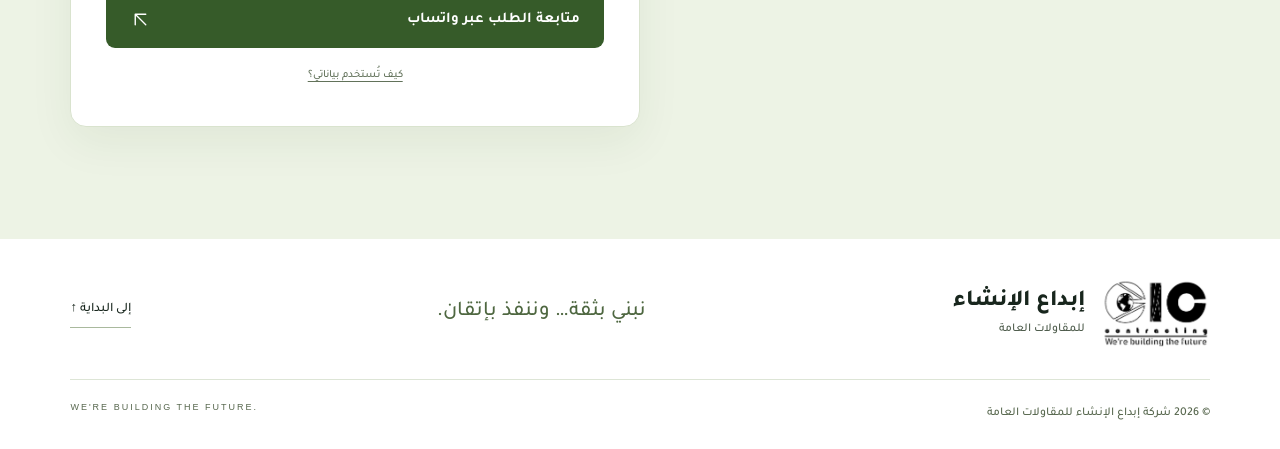
==== commit c1cb2069: "Add five restrained architectural motion accents" ====
--- a/index.html
+++ b/index.html
@@ -1,8 +1,8 @@
-<!doctype html><html lang="ar" dir="rtl"><head><meta charset="UTF-8"><meta name="viewport" content="width=device-width,initial-scale=1"><meta name="theme-color" content="#365b29"><meta name="description" content="شركة إبداع الإنشاء للمقاولات العامة. أعمال البناء والعظم، الكهرباء والسباكة، الدهانات والديكورات، اللياسة والنجارة. نبني بثقة وننفذ بإتقان."><title>إبداع الإنشاء للمقاولات العامة | نبني بثقة وننفذ بإتقان</title><link rel="icon" type="image/svg+xml" href="favicon.svg"><link rel="preload" href="tajawal-500.ttf" as="font" type="font/ttf" crossorigin><link rel="preload" href="tajawal-800.ttf" as="font" type="font/ttf" crossorigin><link rel="stylesheet" href="style.css"></head><body>
+<!doctype html><html lang="ar" dir="rtl"><head><meta charset="UTF-8"><meta name="viewport" content="width=device-width,initial-scale=1"><meta name="theme-color" content="#365b29"><meta name="description" content="شركة إبداع الإنشاء للمقاولات العامة. أعمال البناء والعظم، الكهرباء والسباكة، الدهانات والديكورات، اللياسة والنجارة. نبني بثقة وننفذ بإتقان."><title>إبداع الإنشاء للمقاولات العامة | نبني بثقة وننفذ بإتقان</title><link rel="icon" type="image/svg+xml" href="favicon.svg"><link rel="preload" href="tajawal-500.ttf" as="font" type="font/ttf" crossorigin><link rel="preload" href="tajawal-800.ttf" as="font" type="font/ttf" crossorigin><link rel="stylesheet" href="style.css?v=20261103-motion"></head><body>
 <a href="#main" class="skip">انتقل إلى المحتوى</a><div class="read-progress" aria-hidden="true"></div>
 <svg class="svg-defs" xmlns="http://www.w3.org/2000/svg" aria-hidden="true"><defs><symbol id="build" viewBox="0 0 48 48"><path d="M5 42h38M10 42V18h28v24M10 18l14-11 14 11M17 18v24M31 18v24M10 30h28"/></symbol><symbol id="bolt" viewBox="0 0 48 48"><path d="M27 4 10 27h13l-2 17 17-24H25l2-16Z"/></symbol><symbol id="paint" viewBox="0 0 48 48"><rect x="7" y="8" width="29" height="12" rx="2"/><path d="M36 13h6v15H24v8M20 36h8v9h-8z"/></symbol><symbol id="tools" viewBox="0 0 48 48"><path d="M7 12h34v29H7zM16 12V6h16v6M7 25h34M20 22h8v7h-8z"/></symbol><symbol id="arrow" viewBox="0 0 24 24"><path d="M18 6H6v12M6 6l12 12"/></symbol><symbol id="check" viewBox="0 0 24 24"><path d="m5 12 4 4L19 6"/></symbol><symbol id="play" viewBox="0 0 24 24"><path d="m9 5 11 7-11 7V5Z"/></symbol></defs></svg>
 <header class="header"><div class="wrap header-inner"><a href="#home" class="brand" aria-label="إبداع الإنشاء الرئيسية"><span class="brand-mark" role="img" aria-label="شعار شركة إبداع الإنشاء"></span><span class="brand-name">إبداع الإنشاء<small>للمقاولات العامة</small></span></a><nav aria-label="التنقل الرئيسي"><a href="#services">خدماتنا</a><a href="#work">من أعمالنا</a><a href="#approach">منهجنا</a></nav><a class="btn btn-green header-cta" href="#request">ابدأ مشروعك <svg><use href="#arrow"/></svg></a></div></header>
-<main id="main"><section class="hero" id="home"><div class="wrap hero-grid"><div class="hero-copy"><div class="eyebrow hero-item"><span class="status-dot"></span> شركة إبداع الإنشاء للمقاولات العامة</div><h1 class="hero-item">نبني <span>بثقة.</span><br>وننفذ بإتقان<span class="green-period">.</span></h1><p class="hero-sub hero-item">من أول أساس،<br><strong>إلى تفاصيل تصنع الفرق.</strong></p><p class="hero-desc hero-item">أعمال البناء ومقاولات العظم والتشطيبات، بعناية في كل مرحلة ووضوح في نطاق العمل. نمنح مشروعك الاهتمام الذي يستحقه.</p><div class="hero-actions hero-item"><a href="#request" class="btn btn-green">اطلب عرض سعر لمشروعك <svg><use href="#arrow"/></svg></a><a class="text-link" href="#work">شاهد أعمالنا <span>↓</span></a></div><div class="hero-assurance hero-item"><span><svg><use href="#check"/></svg> وفق المخططات المعتمدة</span><span><svg><use href="#check"/></svg> متابعة مراحل التنفيذ</span></div></div><div class="hero-art hero-item"><div class="art-grid" aria-hidden="true"></div><div class="media-label"><span class="status-dot"></span> من أرض الواقع <span dir="ltr">ON SITE</span></div><button class="hero-video" data-video aria-label="شاهد فيديو من موقع العمل"><img src="video-poster.jpg" alt="شاحنة خرسانة من فيديو موقع العمل المرسل" fetchpriority="high" width="368" height="656"><span class="video-shade"></span><span class="video-play"><svg><use href="#play"/></svg></span><span class="video-text"><span>تفاصيل من الميدان</span><strong>شاهد العمل عن قرب <span>↗</span></strong></span><span class="video-duration">00:10</span></button><div class="foundation-note"><img src="foundations.png" alt="أعمدة خرسانية وأعمال شدات من أحد مواقع العمل" width="194" height="258"><div><span class="tiny-label">البداية من الأساس</span><strong>كل مرحلة،<br>لها اهتمامها.</strong><svg><use href="#build"/></svg></div></div><span class="art-caption">صور ومشاهد حقيقية من الأعمال المرسلة</span></div></div></section>
+<main id="main"><section class="hero" id="home"><div class="wrap hero-grid"><div class="hero-copy"><div class="eyebrow hero-item"><span class="status-dot"></span> شركة إبداع الإنشاء للمقاولات العامة</div><h1 class="hero-item">نبني <span>بثقة.</span><br>وننفذ بإتقان<span class="green-period">.</span></h1><p class="hero-sub hero-item">من أول أساس،<br><strong>إلى تفاصيل تصنع الفرق.</strong></p><p class="hero-desc hero-item">أعمال البناء ومقاولات العظم والتشطيبات، بعناية في كل مرحلة ووضوح في نطاق العمل. نمنح مشروعك الاهتمام الذي يستحقه.</p><div class="hero-actions hero-item"><a href="#request" class="btn btn-green">اطلب عرض سعر لمشروعك <svg><use href="#arrow"/></svg></a><a class="text-link" href="#work">شاهد أعمالنا <span>↓</span></a></div><div class="hero-assurance hero-item"><span><svg><use href="#check"/></svg> وفق المخططات المعتمدة</span><span><svg><use href="#check"/></svg> متابعة مراحل التنفيذ</span></div></div><div class="hero-art hero-item"><div class="art-grid" aria-hidden="true"></div><svg class="blueprint-trace" viewBox="0 0 510 600" preserveAspectRatio="none" aria-hidden="true"><g fill="none"><path class="trace-frame" pathLength="1" d="M492 574H30Q12 574 12 556V125Q12 16 120 16H474Q492 16 492 34Z"/><path class="trace-detail" pathLength="1" d="M0 125H25M120 4V29M474 4V29M480 574H508M492 556H508M30 562V590M2 125V556M0 556H25"/></g></svg><div class="media-label"><span class="status-dot"></span> من أرض الواقع <span dir="ltr">ON SITE</span></div><button class="hero-video" data-video aria-label="شاهد فيديو من موقع العمل"><img src="video-poster.jpg" alt="شاحنة خرسانة من فيديو موقع العمل المرسل" fetchpriority="high" width="368" height="656"><span class="video-shade"></span><span class="video-play"><svg><use href="#play"/></svg></span><span class="video-text"><span>تفاصيل من الميدان</span><strong>شاهد العمل عن قرب <span>↗</span></strong></span><span class="video-duration">00:10</span></button><div class="foundation-note"><img src="foundations.png" alt="أعمدة خرسانية وأعمال شدات من أحد مواقع العمل" width="194" height="258"><div><span class="tiny-label">البداية من الأساس</span><strong>كل مرحلة،<br>لها اهتمامها.</strong><svg><use href="#build"/></svg></div></div><span class="art-caption">صور ومشاهد حقيقية من الأعمال المرسلة</span></div></div></section>
 <section class="promise-strip" aria-label="قيم التنفيذ"><div class="wrap"><span>فريق هندسي محترف <i>✳</i></span><span>دقة في التنفيذ <i>✳</i></span><span>وضوح في نطاق العمل <i>✳</i></span><span>اهتمام بالجودة <i>✳</i></span></div></section>
 <section id="services" class="services section"><div class="wrap"><div class="section-head reveal"><div><span class="eyebrow">01 / خدمات تبني رؤيتك</span><h2>خبرات تتكامل.<br><span>حول مشروعك.</span></h2></div><p>من الأعمال الإنشائية إلى التشطيبات،<br>نرتب التفاصيل لتصل إلى نتيجة متقنة.</p></div><div class="service-explorer reveal"><div class="service-nav" role="tablist" aria-label="خدمات إبداع الإنشاء" aria-orientation="vertical"><button id="service-0" role="tab" aria-selected="true" aria-controls="service-panel" data-service="0"><span class="service-num">01</span><svg><use href="#build"/></svg><span>البناء ومقاولات العظم</span><b>↙</b></button><button id="service-1" role="tab" aria-selected="false" tabindex="-1" aria-controls="service-panel" data-service="1"><span class="service-num">02</span><svg><use href="#bolt"/></svg><span>الكهرباء والسباكة</span><b>↙</b></button><button id="service-2" role="tab" aria-selected="false" tabindex="-1" aria-controls="service-panel" data-service="2"><span class="service-num">03</span><svg><use href="#paint"/></svg><span>الدهانات والديكورات</span><b>↙</b></button><button id="service-3" role="tab" aria-selected="false" tabindex="-1" aria-controls="service-panel" data-service="3"><span class="service-num">04</span><svg><use href="#tools"/></svg><span>اللياسة والنجارة</span><b>↙</b></button></div><div id="service-panel" class="service-panel" role="tabpanel" aria-labelledby="service-0" tabindex="0"><div class="service-drawing" aria-hidden="true"><svg id="service-icon"><use href="#build"/></svg><span id="service-index">01</span></div><div class="service-content"><span class="tiny-label" id="service-kicker">أساس المشروع</span><h3 id="service-title">من القواعد،<br>إلى آخر سقف.</h3><p id="service-description">تنفيذ أعمال البناء والعظم للمباني والفلل، من القواعد والأساسات إلى الأعمدة والأسقف، وفق المخططات الهندسية المعتمدة.</p><ul id="service-points"><li>أعمال القواعد والأساسات</li><li>الأعمدة والأسقف</li><li>تنفيذ وفق نطاق ومواصفات متفق عليها</li></ul><button class="text-link" id="request-service">اطلب هذه الخدمة <svg><use href="#arrow"/></svg></button></div></div></div></div></section>
 <section class="work section" id="work"><div class="wrap"><div class="section-head reveal"><div><span class="eyebrow">02 / من أرض الواقع</span><h2>العمل هو<br><span>أصدق تعبير.</span></h2></div><p>لقطات حقيقية من أعمالنا.<br>التفاصيل تظهر، والاهتمام يُرى.</p></div><div class="work-grid"><article class="work-feature reveal"><button class="project-image" data-photo="villa-project.webp" data-caption="مبنى سكني ضمن مراحل التنفيذ — من بروفايل الشركة" aria-label="تكبير صورة المشروع السكني"><img src="villa-project.webp" alt="مبنى سكني تحت الإنشاء من أعمال الشركة" loading="lazy" width="1600" height="1066"><span class="zoom-icon">↗</span></button><div class="project-meta"><div><span class="tiny-label">المشاريع السكنية</span><h3>رؤية تُبنى.<br>وتفاصيل تكتمل.</h3></div><span class="project-tag">من أعمالنا</span></div></article><div class="work-side"><article class="work-secondary reveal"><button class="project-image" data-photo="courtyard-finished.webp" data-caption="تفاصيل أرضية المساحة الخارجية" aria-label="تكبير الصورة الثانية للمساحة الخارجية"><img src="courtyard-finished.webp" alt="تفاصيل توزيع العشب الصناعي والخطوط البيضاء في مساحة خارجية" loading="lazy" width="720" height="1280"><span class="zoom-icon">↗</span></button><div class="secondary-caption"><span class="tiny-label">نظرة أقرب</span><h3>العناية تظهر في التفاصيل.</h3></div></article><article class="structure-card reveal"><div><span class="tiny-label">الأعمال الإنشائية</span><h3>هنا يبدأ البناء.</h3><p>أعمدة خرسانية وشدات ضمن مراحل التنفيذ.</p><button class="text-link" data-photo="foundations.png" data-caption="أعمدة خرسانية وشدات من موقع العمل">عرض الصورة <span>↗</span></button></div><img src="foundations.png" width="194" height="258" alt="أعمدة خرسانية وحديد تسليح وشدات خشبية" loading="lazy"></article></div></div><div class="more-work"><article class="reveal"><button data-photo="structural-project.webp" data-caption="أعمال القواعد والهياكل الإنشائية — من بروفايل الشركة" aria-label="تكبير صورة أعمال القواعد والهياكل الإنشائية"><img src="structural-project.webp" alt="أعمال القواعد والهياكل الإنشائية" loading="lazy"><h3>أعمال القواعد والهياكل الإنشائية ↗</h3></button></article><article class="reveal"><button data-photo="commercial-project.webp" data-caption="تنفيذ المباني والمنشآت — من بروفايل الشركة" aria-label="تكبير صورة تنفيذ المباني والمنشآت"><img src="commercial-project.webp" alt="تنفيذ المباني والمنشآت" loading="lazy"><h3>تنفيذ المباني والمنشآت ↗</h3></button></article><article class="reveal"><button data-photo="slab-project.jpg" data-caption="تسليح الأسقف ضمن مراحل التنفيذ — من بروفايل الشركة" aria-label="تكبير صورة تسليح الأسقف ضمن مراحل التنفيذ"><img src="slab-project.jpg" alt="تسليح الأسقف ضمن مراحل التنفيذ" loading="lazy"><h3>تسليح الأسقف ضمن مراحل التنفيذ ↗</h3></button></article></div><div class="work-film reveal"><span class="film-symbol"><svg><use href="#play"/></svg></span><div><span class="tiny-label">مشهد من موقع العمل</span><h3>الحكاية تتحرك على أرض الواقع.</h3></div><button class="btn btn-outline" data-video>شاهد الفيديو <span>↗</span></button></div></div></section>
@@ -14,4 +14,4 @@
 <div class="mobile-cta"><a class="btn btn-green" href="#request">ابدأ مشروعك <svg><use href="#arrow"/></svg></a><button data-video aria-label="شاهد فيديو موقع العمل"><svg><use href="#play"/></svg> شاهد العمل</button></div>
 <dialog id="video-dialog" class="video-dialog"><button class="dialog-close" aria-label="إغلاق الفيديو">×</button><div class="video-heading"><span class="eyebrow">من موقع العمل</span><h3>العمل على أرض الواقع.</h3></div><video id="site-player" controls playsinline preload="none" poster="video-poster.jpg"><source src="site-video.mp4" type="video/mp4">متصفحك لا يدعم الفيديو.</video></dialog>
 <dialog id="photo-dialog" class="photo-dialog"><button class="dialog-close" aria-label="إغلاق الصورة">×</button><img id="full-photo" alt=""><p id="photo-caption"></p></dialog>
-<dialog id="notice-dialog" class="notice-dialog"><button class="dialog-close" aria-label="إغلاق">×</button><span class="eyebrow">إبداع الإنشاء</span><h3 id="notice-title"></h3><p id="notice-text"></p><button class="btn btn-green dialog-close">حسنًا</button></dialog><script src="app.js"></script></body></html>
+<dialog id="notice-dialog" class="notice-dialog"><button class="dialog-close" aria-label="إغلاق">×</button><span class="eyebrow">إبداع الإنشاء</span><h3 id="notice-title"></h3><p id="notice-text"></p><button class="btn btn-green dialog-close">حسنًا</button></dialog><script src="app.js?v=20261103-motion"></script></body></html>
--- a/style.css
+++ b/style.css
@@ -6,3 +6,43 @@
 @media(prefers-reduced-motion:reduce){html{scroll-behavior:auto}*,*:before,*:after{animation:none!important;transition:none!important}.js-motion .reveal{opacity:1;transform:none}}
 
 .more-work{display:grid;grid-template-columns:repeat(3,1fr);gap:24px;margin-top:32px}.more-work button{display:block;width:100%;text-align:right;border:0;padding:0;background:none;color:var(--ink);font:inherit;cursor:pointer}.more-work img{width:100%;height:230px;object-fit:cover;border-radius:4px;transition:filter .3s}.more-work button:hover img{filter:brightness(.9)}.more-work h3{font-size:20px;margin:16px 0 0}.send-request{display:inline-flex;margin:12px 0}.direct-number{font-size:18px;font-weight:700;direction:ltr;display:block;margin-top:14px;color:var(--green)}@media(max-width:760px){.more-work{grid-template-columns:1fr;gap:28px}.more-work img{height:260px}}
+
+/* Five architectural motion accents. All content remains visible without JS. */
+/* 1. Drafting frame: drawn once, without covering the photograph. */
+.blueprint-trace{position:absolute;inset:15px 2px auto auto;width:calc(100% + 8px);height:calc(100% - 54px);stroke:#709351;stroke-width:1;opacity:.5;pointer-events:none;overflow:visible}
+.blueprint-trace .trace-detail{stroke-width:.8;opacity:.7}
+@keyframes blueprint-draw{from{stroke-dashoffset:1}to{stroke-dashoffset:0}}
+/* 2. Project photographs uncover in one clean, vertical pass. */
+.project-image img,.more-work img{clip-path:inset(0);transition:clip-path .85s var(--ease),transform .65s var(--ease),filter .3s}
+/* 4. Connected process: each node and rule arrives in construction order. */
+.journey-number{position:relative;display:inline-block;transition:color .4s,transform .5s var(--ease)}
+.journey-number:after{content:"";position:absolute;width:7px;height:7px;border-radius:50%;background:#75984d;right:calc(100% + 12px);top:50%;transform:translateY(-50%) scale(1);transition:transform .4s var(--ease);box-shadow:0 0 0 4px #75984d10}
+@keyframes step-arrive{from{opacity:.3;transform:translateY(9px)}to{opacity:1;transform:none}}
+/* 5. Image-local hover cue; the native cursor stays available everywhere. */
+.project-image{isolation:isolate}
+.project-image .project-cue{display:none}
+@media(min-width:1024px) and (hover:hover) and (pointer:fine){
+ .project-image .project-cue{display:grid;place-items:center;position:absolute;left:var(--cue-x,50%);top:var(--cue-y,50%);width:84px;height:84px;border-radius:50%;background:#ffffffed;color:var(--green-dark);font-size:14px;font-weight:700;pointer-events:none;z-index:3;opacity:0;transform:translate(-50%,-50%) scale(.8);transition:opacity .2s,transform .25s var(--ease);box-shadow:0 5px 25px #18351b15}
+ .project-image.pointer-inside .project-cue{opacity:1;transform:translate(-50%,-50%) scale(1)}
+ .project-image.pointer-inside .zoom-icon{opacity:0}
+}
+@media(prefers-reduced-motion:no-preference){
+ .motion-ready .blueprint-trace path{stroke-dasharray:1;animation:blueprint-draw 1.5s var(--ease) .25s both}
+ .motion-ready .blueprint-trace .trace-detail{animation-delay:.65s;animation-duration:.8s}
+ .js-motion .work article.reveal:not(.in-view) .project-image img,.js-motion .more-work article.reveal:not(.in-view) img{clip-path:inset(0 0 100% 0)}
+ .journey-grid article.in-view .journey-number{animation:step-arrive .5s var(--ease) both;animation-delay:var(--step-delay,0ms)}
+ .journey-grid article.in-view .journey-line{animation-delay:var(--step-delay,0ms)}
+ .journey-grid article:not(.in-view) .journey-number:after{transform:translateY(-50%) scale(0)}
+}
+/* 3. Shallow image depth, desktop only; no text movement or scroll takeover. */
+@media(min-width:1024px) and (hover:hover) and (pointer:fine) and (prefers-reduced-motion:no-preference){
+ .hero-video>img{transform:translateY(var(--hero-drift,0px)) scale(1.06);transition:transform .18s linear}
+ .hero-video:hover>img{transform:translateY(var(--hero-drift,0px)) scale(1.09)}
+ .foundation-note{translate:0 var(--note-drift,0px)}
+}
+@media(prefers-reduced-motion:reduce){
+ .blueprint-trace path{stroke-dasharray:none;animation:none!important}
+ .project-image img,.more-work img{clip-path:none!important}
+ .project-image .project-cue{display:none}
+ .journey-number:after{transform:translateY(-50%) scale(1)!important}
+}
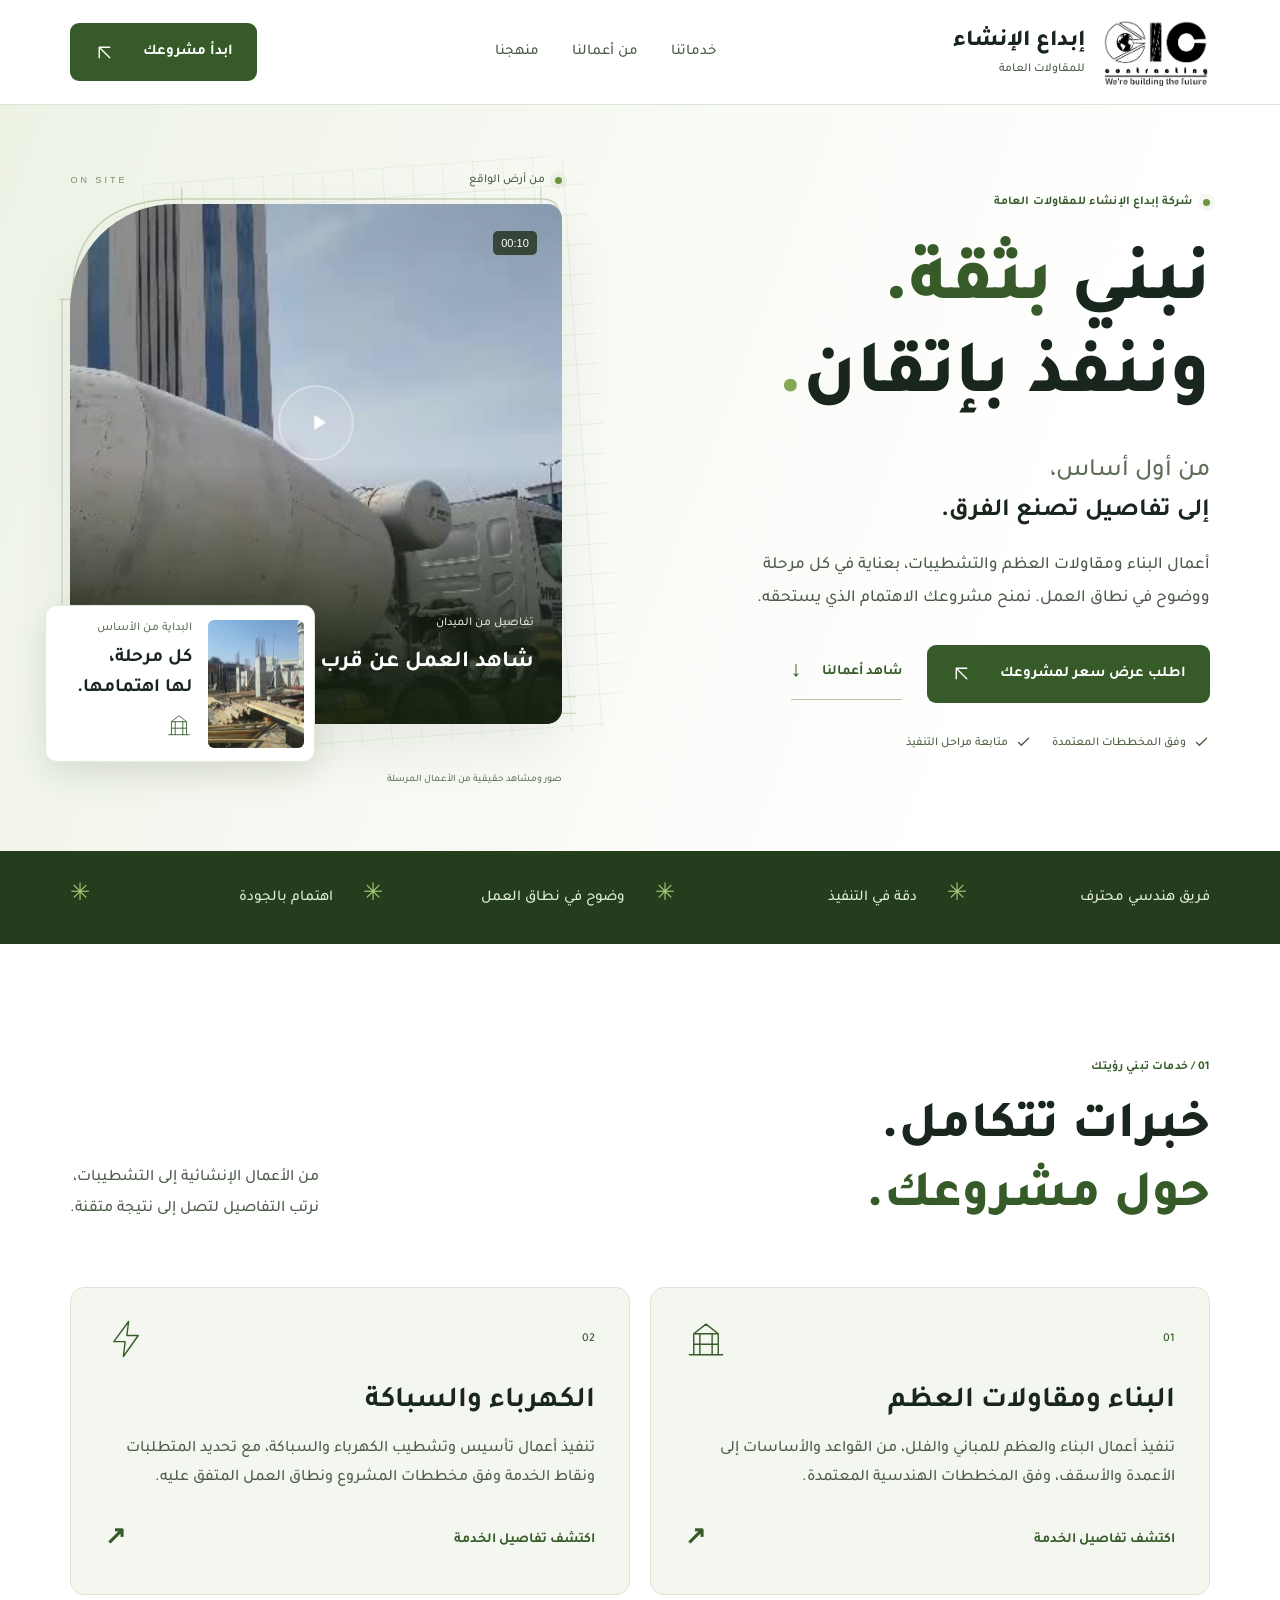
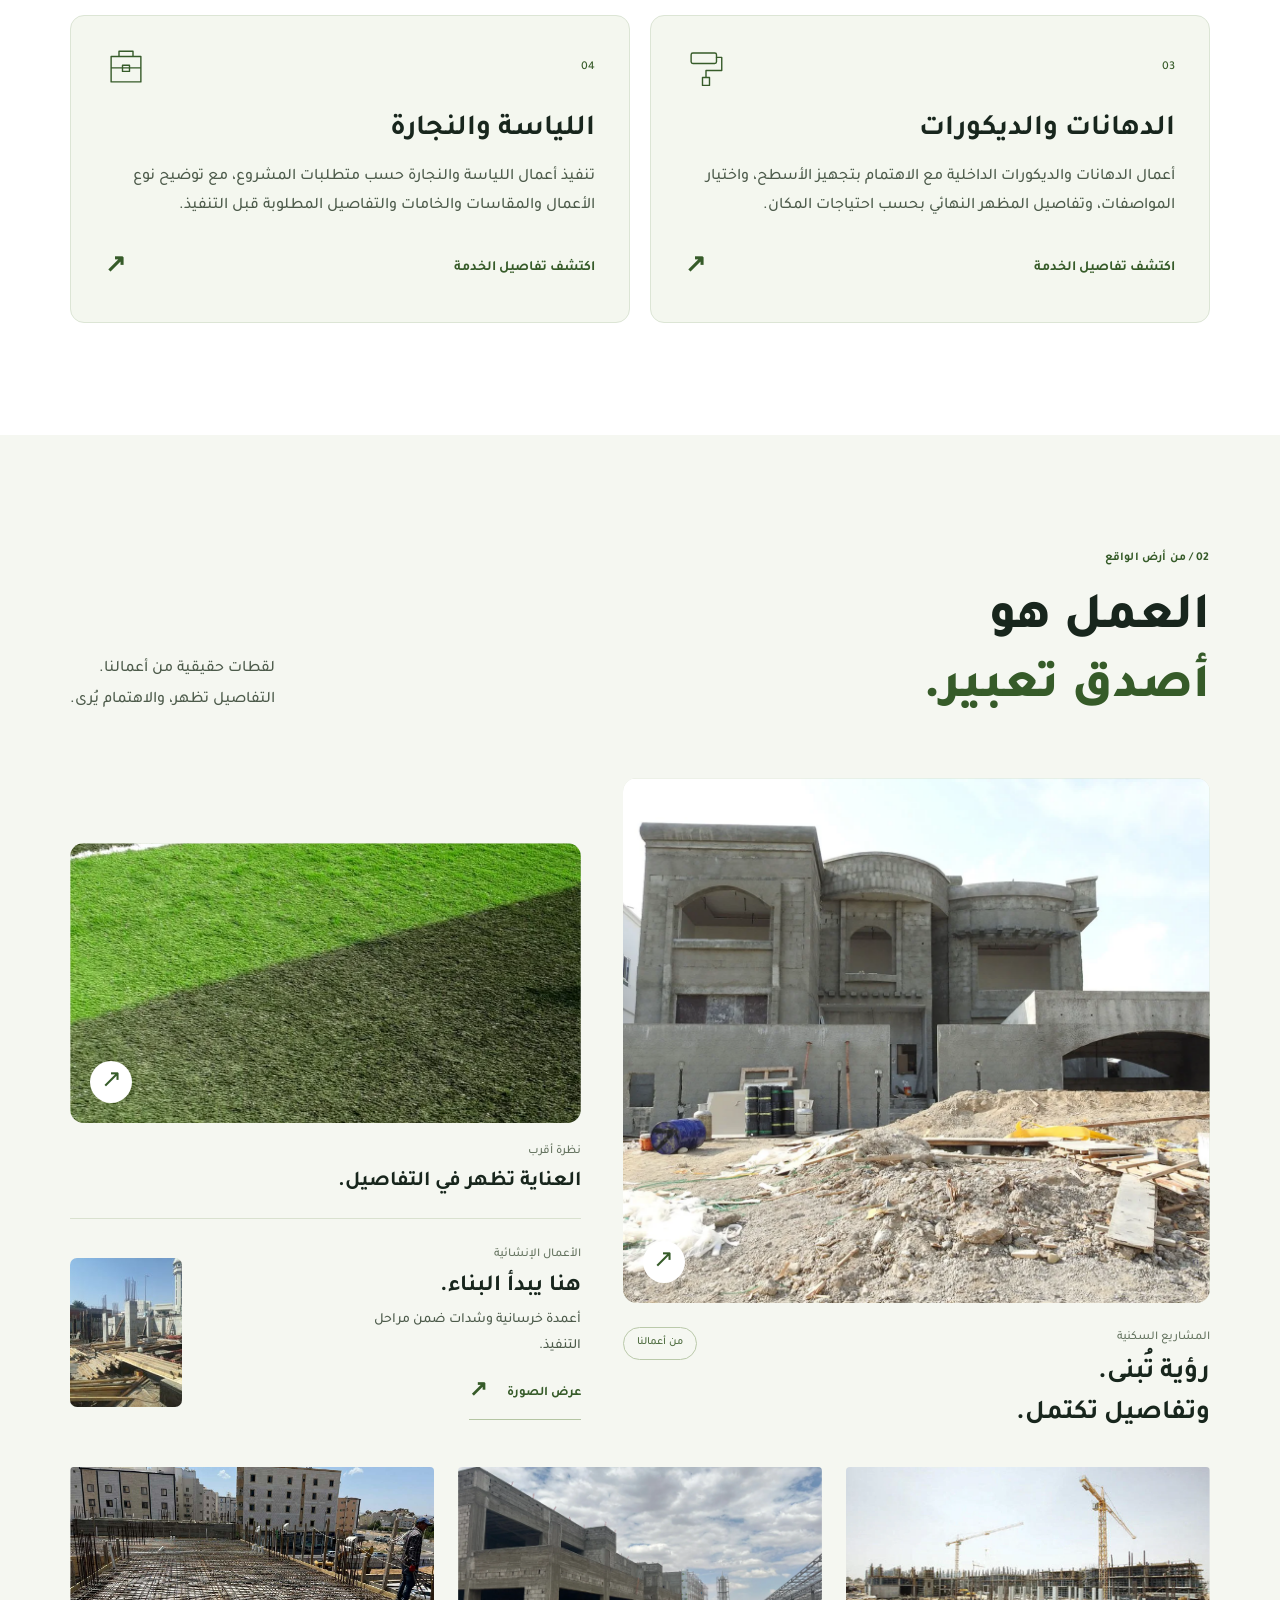
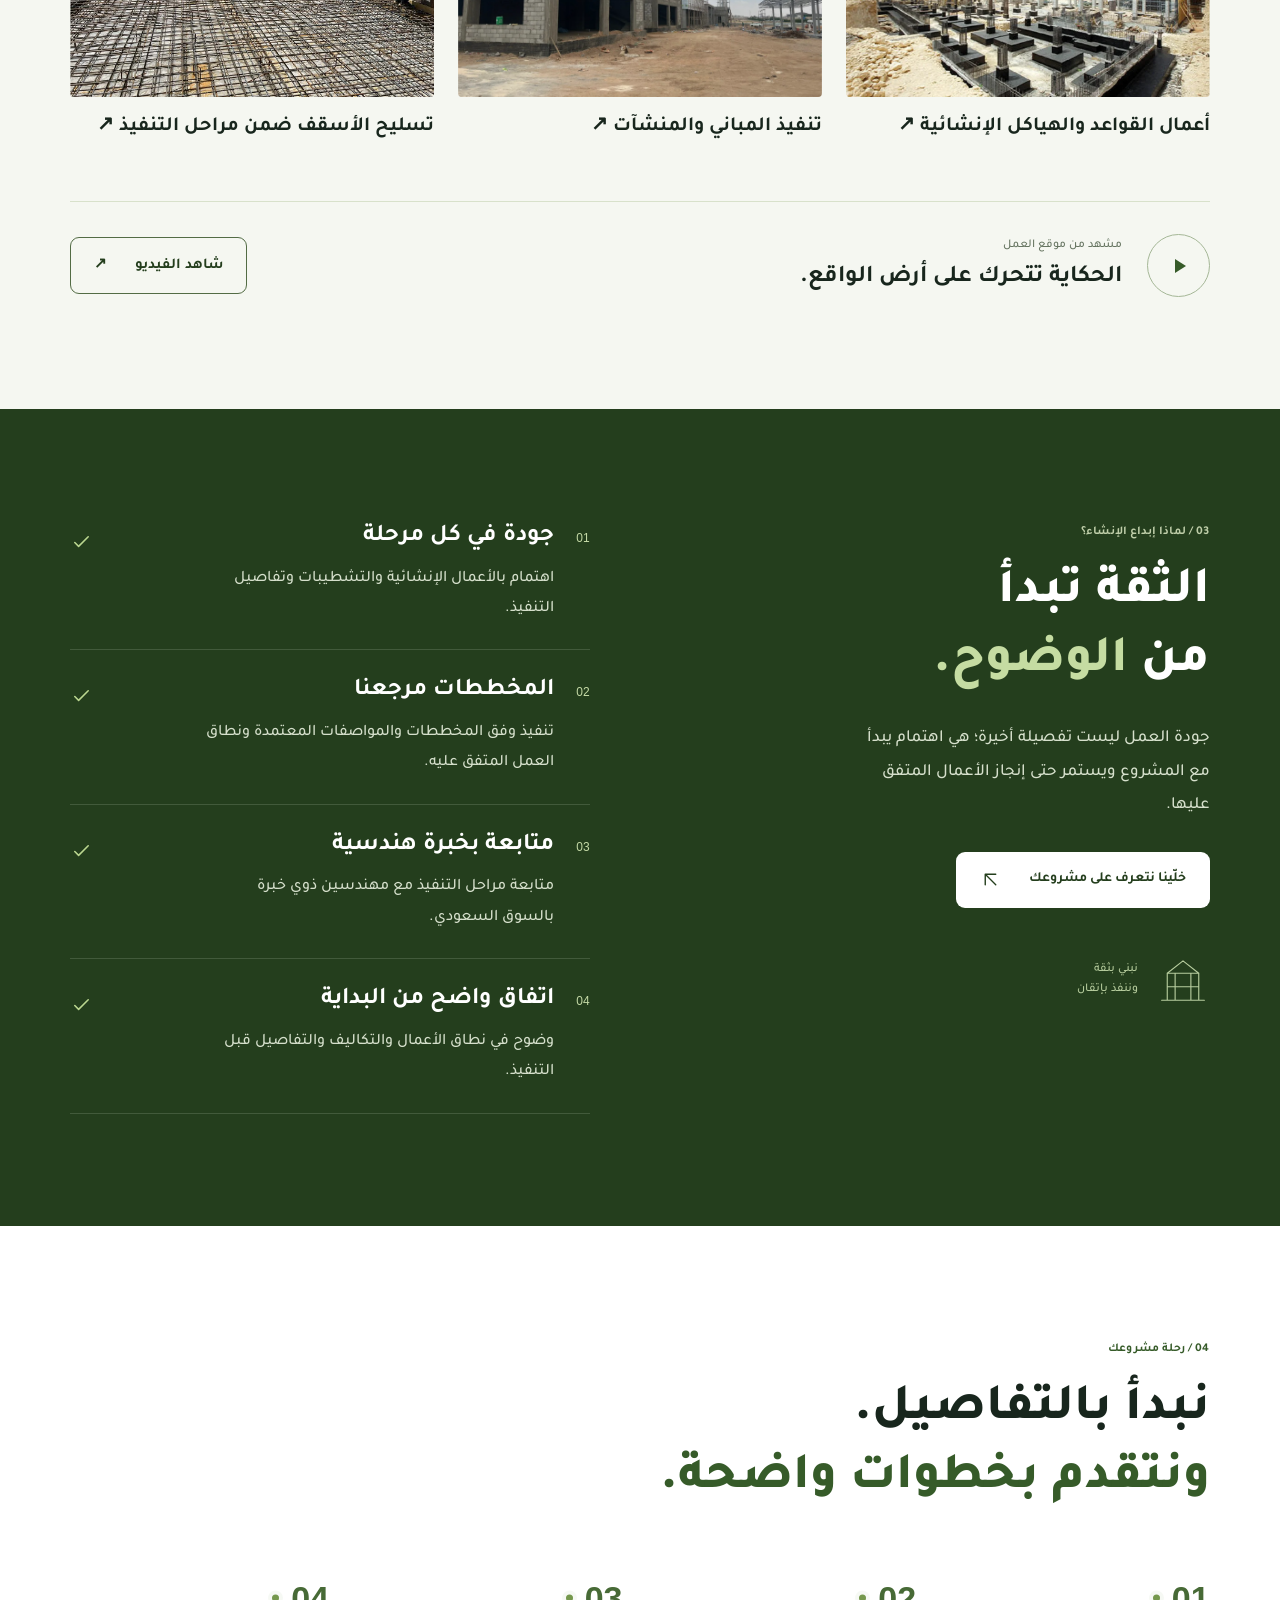
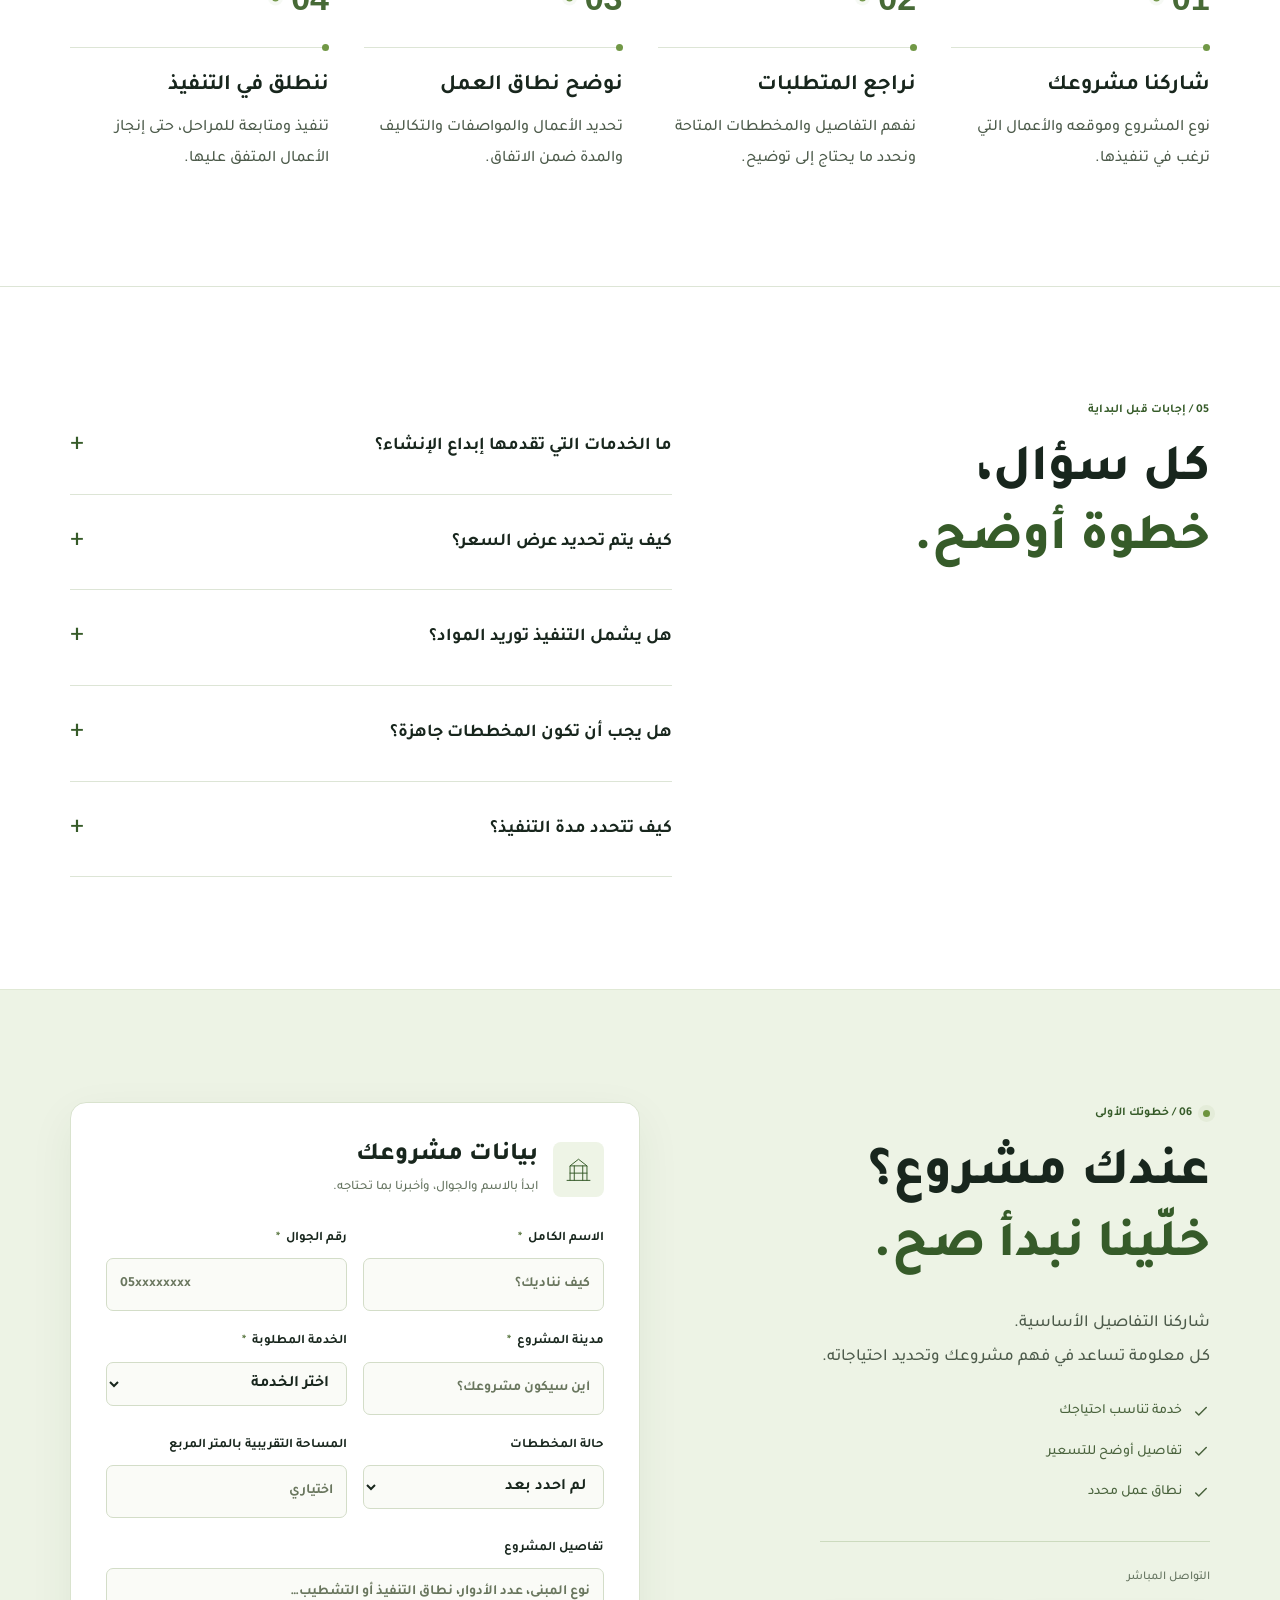
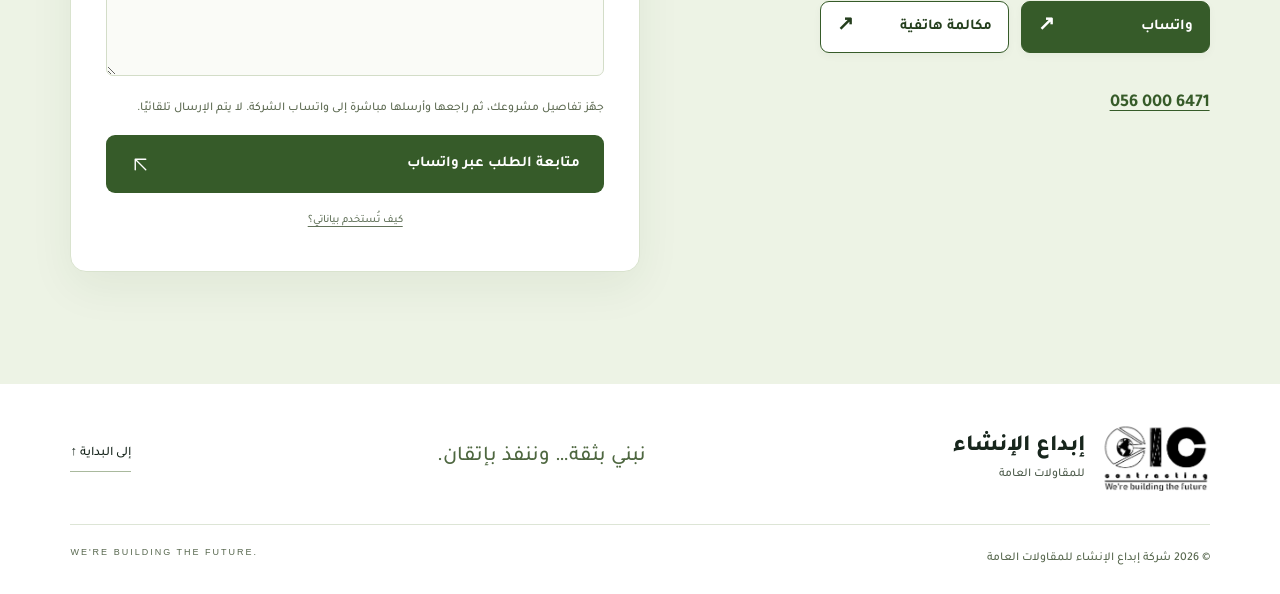
==== commit dc74d8d6: "Draft four independent Arabic service pages and homepage navigation" ====
--- a/index.html
+++ b/index.html
@@ -1,10 +1,10 @@
-<!doctype html><html lang="ar" dir="rtl"><head><meta charset="UTF-8"><meta name="viewport" content="width=device-width,initial-scale=1"><meta name="theme-color" content="#365b29"><meta name="description" content="شركة إبداع الإنشاء للمقاولات العامة. أعمال البناء والعظم، الكهرباء والسباكة، الدهانات والديكورات، اللياسة والنجارة. نبني بثقة وننفذ بإتقان."><title>إبداع الإنشاء للمقاولات العامة | نبني بثقة وننفذ بإتقان</title><link rel="icon" type="image/svg+xml" href="favicon.svg"><link rel="preload" href="tajawal-500.ttf" as="font" type="font/ttf" crossorigin><link rel="preload" href="tajawal-800.ttf" as="font" type="font/ttf" crossorigin><link rel="stylesheet" href="style.css?v=20261103-motion"></head><body>
+<!doctype html><html lang="ar" dir="rtl"><head><meta charset="UTF-8"><meta name="viewport" content="width=device-width,initial-scale=1"><meta name="theme-color" content="#365b29"><meta name="description" content="شركة إبداع الإنشاء للمقاولات العامة. أعمال البناء والعظم، الكهرباء والسباكة، الدهانات والديكورات، اللياسة والنجارة. نبني بثقة وننفذ بإتقان."><title>إبداع الإنشاء للمقاولات العامة | نبني بثقة وننفذ بإتقان</title><link rel="icon" type="image/svg+xml" href="favicon.svg"><link rel="preload" href="tajawal-500.ttf" as="font" type="font/ttf" crossorigin><link rel="preload" href="tajawal-800.ttf" as="font" type="font/ttf" crossorigin><link rel="stylesheet" href="style.css?v=20261109-services"><link rel="stylesheet" href="services.css"></head><body>
 <a href="#main" class="skip">انتقل إلى المحتوى</a><div class="read-progress" aria-hidden="true"></div>
 <svg class="svg-defs" xmlns="http://www.w3.org/2000/svg" aria-hidden="true"><defs><symbol id="build" viewBox="0 0 48 48"><path d="M5 42h38M10 42V18h28v24M10 18l14-11 14 11M17 18v24M31 18v24M10 30h28"/></symbol><symbol id="bolt" viewBox="0 0 48 48"><path d="M27 4 10 27h13l-2 17 17-24H25l2-16Z"/></symbol><symbol id="paint" viewBox="0 0 48 48"><rect x="7" y="8" width="29" height="12" rx="2"/><path d="M36 13h6v15H24v8M20 36h8v9h-8z"/></symbol><symbol id="tools" viewBox="0 0 48 48"><path d="M7 12h34v29H7zM16 12V6h16v6M7 25h34M20 22h8v7h-8z"/></symbol><symbol id="arrow" viewBox="0 0 24 24"><path d="M18 6H6v12M6 6l12 12"/></symbol><symbol id="check" viewBox="0 0 24 24"><path d="m5 12 4 4L19 6"/></symbol><symbol id="play" viewBox="0 0 24 24"><path d="m9 5 11 7-11 7V5Z"/></symbol></defs></svg>
 <header class="header"><div class="wrap header-inner"><a href="#home" class="brand" aria-label="إبداع الإنشاء الرئيسية"><span class="brand-mark" role="img" aria-label="شعار شركة إبداع الإنشاء"></span><span class="brand-name">إبداع الإنشاء<small>للمقاولات العامة</small></span></a><nav aria-label="التنقل الرئيسي"><a href="#services">خدماتنا</a><a href="#work">من أعمالنا</a><a href="#approach">منهجنا</a></nav><a class="btn btn-green header-cta" href="#request">ابدأ مشروعك <svg><use href="#arrow"/></svg></a></div></header>
 <main id="main"><section class="hero" id="home"><div class="wrap hero-grid"><div class="hero-copy"><div class="eyebrow hero-item"><span class="status-dot"></span> شركة إبداع الإنشاء للمقاولات العامة</div><h1 class="hero-item">نبني <span>بثقة.</span><br>وننفذ بإتقان<span class="green-period">.</span></h1><p class="hero-sub hero-item">من أول أساس،<br><strong>إلى تفاصيل تصنع الفرق.</strong></p><p class="hero-desc hero-item">أعمال البناء ومقاولات العظم والتشطيبات، بعناية في كل مرحلة ووضوح في نطاق العمل. نمنح مشروعك الاهتمام الذي يستحقه.</p><div class="hero-actions hero-item"><a href="#request" class="btn btn-green">اطلب عرض سعر لمشروعك <svg><use href="#arrow"/></svg></a><a class="text-link" href="#work">شاهد أعمالنا <span>↓</span></a></div><div class="hero-assurance hero-item"><span><svg><use href="#check"/></svg> وفق المخططات المعتمدة</span><span><svg><use href="#check"/></svg> متابعة مراحل التنفيذ</span></div></div><div class="hero-art hero-item"><div class="art-grid" aria-hidden="true"></div><svg class="blueprint-trace" viewBox="0 0 510 600" preserveAspectRatio="none" aria-hidden="true"><g fill="none"><path class="trace-frame" pathLength="1" d="M492 574H30Q12 574 12 556V125Q12 16 120 16H474Q492 16 492 34Z"/><path class="trace-detail" pathLength="1" d="M0 125H25M120 4V29M474 4V29M480 574H508M492 556H508M30 562V590M2 125V556M0 556H25"/></g></svg><div class="media-label"><span class="status-dot"></span> من أرض الواقع <span dir="ltr">ON SITE</span></div><button class="hero-video" data-video aria-label="شاهد فيديو من موقع العمل"><img src="video-poster.jpg" alt="شاحنة خرسانة من فيديو موقع العمل المرسل" fetchpriority="high" width="368" height="656"><span class="video-shade"></span><span class="video-play"><svg><use href="#play"/></svg></span><span class="video-text"><span>تفاصيل من الميدان</span><strong>شاهد العمل عن قرب <span>↗</span></strong></span><span class="video-duration">00:10</span></button><div class="foundation-note"><img src="foundations.png" alt="أعمدة خرسانية وأعمال شدات من أحد مواقع العمل" width="194" height="258"><div><span class="tiny-label">البداية من الأساس</span><strong>كل مرحلة،<br>لها اهتمامها.</strong><svg><use href="#build"/></svg></div></div><span class="art-caption">صور ومشاهد حقيقية من الأعمال المرسلة</span></div></div></section>
 <section class="promise-strip" aria-label="قيم التنفيذ"><div class="wrap"><span>فريق هندسي محترف <i>✳</i></span><span>دقة في التنفيذ <i>✳</i></span><span>وضوح في نطاق العمل <i>✳</i></span><span>اهتمام بالجودة <i>✳</i></span></div></section>
-<section id="services" class="services section"><div class="wrap"><div class="section-head reveal"><div><span class="eyebrow">01 / خدمات تبني رؤيتك</span><h2>خبرات تتكامل.<br><span>حول مشروعك.</span></h2></div><p>من الأعمال الإنشائية إلى التشطيبات،<br>نرتب التفاصيل لتصل إلى نتيجة متقنة.</p></div><div class="service-explorer reveal"><div class="service-nav" role="tablist" aria-label="خدمات إبداع الإنشاء" aria-orientation="vertical"><button id="service-0" role="tab" aria-selected="true" aria-controls="service-panel" data-service="0"><span class="service-num">01</span><svg><use href="#build"/></svg><span>البناء ومقاولات العظم</span><b>↙</b></button><button id="service-1" role="tab" aria-selected="false" tabindex="-1" aria-controls="service-panel" data-service="1"><span class="service-num">02</span><svg><use href="#bolt"/></svg><span>الكهرباء والسباكة</span><b>↙</b></button><button id="service-2" role="tab" aria-selected="false" tabindex="-1" aria-controls="service-panel" data-service="2"><span class="service-num">03</span><svg><use href="#paint"/></svg><span>الدهانات والديكورات</span><b>↙</b></button><button id="service-3" role="tab" aria-selected="false" tabindex="-1" aria-controls="service-panel" data-service="3"><span class="service-num">04</span><svg><use href="#tools"/></svg><span>اللياسة والنجارة</span><b>↙</b></button></div><div id="service-panel" class="service-panel" role="tabpanel" aria-labelledby="service-0" tabindex="0"><div class="service-drawing" aria-hidden="true"><svg id="service-icon"><use href="#build"/></svg><span id="service-index">01</span></div><div class="service-content"><span class="tiny-label" id="service-kicker">أساس المشروع</span><h3 id="service-title">من القواعد،<br>إلى آخر سقف.</h3><p id="service-description">تنفيذ أعمال البناء والعظم للمباني والفلل، من القواعد والأساسات إلى الأعمدة والأسقف، وفق المخططات الهندسية المعتمدة.</p><ul id="service-points"><li>أعمال القواعد والأساسات</li><li>الأعمدة والأسقف</li><li>تنفيذ وفق نطاق ومواصفات متفق عليها</li></ul><button class="text-link" id="request-service">اطلب هذه الخدمة <svg><use href="#arrow"/></svg></button></div></div></div></div></section>
+<section id="services" class="services section"><div class="wrap"><div class="section-head reveal"><div><span class="eyebrow">01 / خدمات تبني رؤيتك</span><h2>خبرات تتكامل.<br><span>حول مشروعك.</span></h2></div><p>من الأعمال الإنشائية إلى التشطيبات،<br>نرتب التفاصيل لتصل إلى نتيجة متقنة.</p></div><div class="service-cards"><a class="service-card" href="construction.html"><span class="service-card-top"><span>01</span><svg><use href="#build"/></svg></span><h3>البناء ومقاولات العظم</h3><p>تنفيذ أعمال البناء والعظم للمباني والفلل، من القواعد والأساسات إلى الأعمدة والأسقف، وفق المخططات الهندسية المعتمدة.</p><span class="service-card-link">اكتشف تفاصيل الخدمة <span>↗</span></span></a><a class="service-card" href="electrical-plumbing.html"><span class="service-card-top"><span>02</span><svg><use href="#bolt"/></svg></span><h3>الكهرباء والسباكة</h3><p>تنفيذ أعمال تأسيس وتشطيب الكهرباء والسباكة، مع تحديد المتطلبات ونقاط الخدمة وفق مخططات المشروع ونطاق العمل المتفق عليه.</p><span class="service-card-link">اكتشف تفاصيل الخدمة <span>↗</span></span></a><a class="service-card" href="painting-decoration.html"><span class="service-card-top"><span>03</span><svg><use href="#paint"/></svg></span><h3>الدهانات والديكورات</h3><p>أعمال الدهانات والديكورات الداخلية مع الاهتمام بتجهيز الأسطح، واختيار المواصفات، وتفاصيل المظهر النهائي بحسب احتياجات المكان.</p><span class="service-card-link">اكتشف تفاصيل الخدمة <span>↗</span></span></a><a class="service-card" href="plastering-carpentry.html"><span class="service-card-top"><span>04</span><svg><use href="#tools"/></svg></span><h3>اللياسة والنجارة</h3><p>تنفيذ أعمال اللياسة والنجارة حسب متطلبات المشروع، مع توضيح نوع الأعمال والمقاسات والخامات والتفاصيل المطلوبة قبل التنفيذ.</p><span class="service-card-link">اكتشف تفاصيل الخدمة <span>↗</span></span></a></div></div></section>
 <section class="work section" id="work"><div class="wrap"><div class="section-head reveal"><div><span class="eyebrow">02 / من أرض الواقع</span><h2>العمل هو<br><span>أصدق تعبير.</span></h2></div><p>لقطات حقيقية من أعمالنا.<br>التفاصيل تظهر، والاهتمام يُرى.</p></div><div class="work-grid"><article class="work-feature reveal"><button class="project-image" data-photo="villa-project.webp" data-caption="مبنى سكني ضمن مراحل التنفيذ — من بروفايل الشركة" aria-label="تكبير صورة المشروع السكني"><img src="villa-project.webp" alt="مبنى سكني تحت الإنشاء من أعمال الشركة" loading="lazy" width="1600" height="1066"><span class="zoom-icon">↗</span></button><div class="project-meta"><div><span class="tiny-label">المشاريع السكنية</span><h3>رؤية تُبنى.<br>وتفاصيل تكتمل.</h3></div><span class="project-tag">من أعمالنا</span></div></article><div class="work-side"><article class="work-secondary reveal"><button class="project-image" data-photo="courtyard-finished.webp" data-caption="تفاصيل أرضية المساحة الخارجية" aria-label="تكبير الصورة الثانية للمساحة الخارجية"><img src="courtyard-finished.webp" alt="تفاصيل توزيع العشب الصناعي والخطوط البيضاء في مساحة خارجية" loading="lazy" width="720" height="1280"><span class="zoom-icon">↗</span></button><div class="secondary-caption"><span class="tiny-label">نظرة أقرب</span><h3>العناية تظهر في التفاصيل.</h3></div></article><article class="structure-card reveal"><div><span class="tiny-label">الأعمال الإنشائية</span><h3>هنا يبدأ البناء.</h3><p>أعمدة خرسانية وشدات ضمن مراحل التنفيذ.</p><button class="text-link" data-photo="foundations.png" data-caption="أعمدة خرسانية وشدات من موقع العمل">عرض الصورة <span>↗</span></button></div><img src="foundations.png" width="194" height="258" alt="أعمدة خرسانية وحديد تسليح وشدات خشبية" loading="lazy"></article></div></div><div class="more-work"><article class="reveal"><button data-photo="structural-project.webp" data-caption="أعمال القواعد والهياكل الإنشائية — من بروفايل الشركة" aria-label="تكبير صورة أعمال القواعد والهياكل الإنشائية"><img src="structural-project.webp" alt="أعمال القواعد والهياكل الإنشائية" loading="lazy"><h3>أعمال القواعد والهياكل الإنشائية ↗</h3></button></article><article class="reveal"><button data-photo="commercial-project.webp" data-caption="تنفيذ المباني والمنشآت — من بروفايل الشركة" aria-label="تكبير صورة تنفيذ المباني والمنشآت"><img src="commercial-project.webp" alt="تنفيذ المباني والمنشآت" loading="lazy"><h3>تنفيذ المباني والمنشآت ↗</h3></button></article><article class="reveal"><button data-photo="slab-project.jpg" data-caption="تسليح الأسقف ضمن مراحل التنفيذ — من بروفايل الشركة" aria-label="تكبير صورة تسليح الأسقف ضمن مراحل التنفيذ"><img src="slab-project.jpg" alt="تسليح الأسقف ضمن مراحل التنفيذ" loading="lazy"><h3>تسليح الأسقف ضمن مراحل التنفيذ ↗</h3></button></article></div><div class="work-film reveal"><span class="film-symbol"><svg><use href="#play"/></svg></span><div><span class="tiny-label">مشهد من موقع العمل</span><h3>الحكاية تتحرك على أرض الواقع.</h3></div><button class="btn btn-outline" data-video>شاهد الفيديو <span>↗</span></button></div></div></section>
 <section class="approach section" id="approach"><div class="wrap approach-grid"><div class="approach-heading reveal"><span class="eyebrow">03 / لماذا إبداع الإنشاء؟</span><h2>الثقة تبدأ<br>من <span>الوضوح.</span></h2><p>جودة العمل ليست تفصيلة أخيرة؛ هي اهتمام يبدأ مع المشروع ويستمر حتى إنجاز الأعمال المتفق عليها.</p><a class="btn btn-white" href="#request">خلّينا نتعرف على مشروعك <svg><use href="#arrow"/></svg></a><div class="approach-seal" aria-hidden="true"><svg><use href="#build"/></svg><span>نبني بثقة<br>وننفذ بإتقان</span></div></div><div class="approach-list"><article class="reveal"><span>01</span><div><h3>جودة في كل مرحلة</h3><p>اهتمام بالأعمال الإنشائية والتشطيبات وتفاصيل التنفيذ.</p></div><svg><use href="#check"/></svg></article><article class="reveal"><span>02</span><div><h3>المخططات مرجعنا</h3><p>تنفيذ وفق المخططات والمواصفات المعتمدة ونطاق العمل المتفق عليه.</p></div><svg><use href="#check"/></svg></article><article class="reveal"><span>03</span><div><h3>متابعة بخبرة هندسية</h3><p>متابعة مراحل التنفيذ مع مهندسين ذوي خبرة بالسوق السعودي.</p></div><svg><use href="#check"/></svg></article><article class="reveal"><span>04</span><div><h3>اتفاق واضح من البداية</h3><p>وضوح في نطاق الأعمال والتكاليف والتفاصيل قبل التنفيذ.</p></div><svg><use href="#check"/></svg></article></div></div></section>
 <section class="journey section"><div class="wrap"><div class="section-head reveal"><div><span class="eyebrow">04 / رحلة مشروعك</span><h2>نبدأ بالتفاصيل.<br><span>ونتقدم بخطوات واضحة.</span></h2></div></div><div class="journey-grid"><article class="reveal"><span class="journey-number">01</span><span class="journey-line"></span><h3>شاركنا مشروعك</h3><p>نوع المشروع وموقعه والأعمال التي ترغب في تنفيذها.</p></article><article class="reveal"><span class="journey-number">02</span><span class="journey-line"></span><h3>نراجع المتطلبات</h3><p>نفهم التفاصيل والمخططات المتاحة ونحدد ما يحتاج إلى توضيح.</p></article><article class="reveal"><span class="journey-number">03</span><span class="journey-line"></span><h3>نوضح نطاق العمل</h3><p>تحديد الأعمال والمواصفات والتكاليف والمدة ضمن الاتفاق.</p></article><article class="reveal"><span class="journey-number">04</span><span class="journey-line"></span><h3>ننطلق في التنفيذ</h3><p>تنفيذ ومتابعة للمراحل، حتى إنجاز الأعمال المتفق عليها.</p></article></div></div></section>
--- a/style.css
+++ b/style.css
@@ -1,7 +1,7 @@
 @font-face{font-family:Tajawal;src:url('tajawal-500.ttf') format('truetype');font-weight:500;font-display:swap}@font-face{font-family:Tajawal;src:url('tajawal-700.ttf') format('truetype');font-weight:700;font-display:swap}@font-face{font-family:Tajawal;src:url('tajawal-800.ttf') format('truetype');font-weight:800;font-display:swap}
-:root{--green:#365b29;--green-dark:#243e1d;--ink:#18261d;--text:#4d5b4b;--muted:#64735f;--light:#f4f7ef;--line:#dde5d6;--lime:#e6efc8;--white:#fff;--ease:cubic-bezier(.2,.7,.3,1)}*{box-sizing:border-box}html{scroll-behavior:smooth;scroll-padding-top:28px}body{margin:0;font:500 16px/1.85 Tajawal,Arial,sans-serif;color:var(--ink);background:var(--white)}button,input,textarea,select{font:inherit}button{cursor:pointer}a{color:inherit;text-decoration:none}img{max-width:100%;display:block}button,a{-webkit-tap-highlight-color:transparent}button:focus-visible,a:focus-visible,summary:focus-visible{outline:3px solid #87a65d;outline-offset:5px}::selection{background:var(--lime);color:var(--green-dark)}h1,h2,h3,p{margin:0}h1,h2,h3{line-height:1.4}svg{width:24px;height:24px;fill:none;stroke:currentColor;stroke-width:1.6;stroke-linecap:round;stroke-linejoin:round;flex-shrink:0}.svg-defs{position:absolute;width:0;height:0;overflow:hidden}.wrap{width:min(1232px,89%);margin:auto}.section{padding:112px 0}.skip{position:fixed;top:-80px;z-index:100;background:var(--green);color:white;padding:12px}.skip:focus{top:0}.read-progress{position:fixed;top:0;right:0;height:3px;background:#75984d;z-index:100;width:0}.header{border-bottom:1px solid var(--line);background:#fff;position:relative;z-index:5}.header-inner{min-height:104px;display:flex;align-items:center;justify-content:space-between;gap:25px}.brand{display:flex;align-items:center;gap:17px}.brand-mark{width:108px;height:67px;display:block;background:url('ibdaa-logo.png') center/contain no-repeat;mix-blend-mode:multiply;flex-shrink:0}.brand-name{font-size:23px;font-weight:800;line-height:1.3}.brand-name small{display:block;font-size:12px;color:var(--text);font-weight:500;margin-top:5px}.header nav{display:flex;gap:33px;font-size:15px;color:var(--text)}.header nav a:hover{color:var(--green)}.btn{display:inline-flex;align-items:center;justify-content:center;gap:28px;padding:15px 23px;border-radius:9px;font-size:15px;line-height:1.7;font-weight:700;border:1px solid transparent;transition:transform .22s var(--ease),background .22s,box-shadow .22s}.btn-green{background:var(--green);color:white}.btn-green:hover{background:var(--green-dark);box-shadow:0 7px 22px #365b2920;transform:translateY(-2px)}.btn svg{width:21px;height:21px;transition:transform .22s}.btn:hover svg{transform:translate(-2px,-2px)}.btn:active{transform:translateY(1px)}.btn-white{background:white;color:var(--green-dark)}.btn-outline{background:transparent;border-color:#536c45;color:var(--green-dark)}.btn-outline:hover{background:var(--green);color:white}.text-link{display:inline-flex;align-items:center;gap:20px;border:0;background:none;padding:7px 0;color:var(--green);font-weight:700;border-bottom:1px solid #b4c5a3;font-size:15px;line-height:1.7}.text-link span{font-size:22px}.text-link:hover{border-color:var(--green)}.hero{background:linear-gradient(110deg,#edf2e5 0%,#f7f9f3 40%,#fff 79%);overflow:hidden}.hero-grid{display:grid;grid-template-columns:1.08fr 1fr;gap:7%;padding:64px 0 75px;align-items:center}.eyebrow{font-size:12px;letter-spacing:.15px;color:var(--green);font-weight:700;display:flex;align-items:center;gap:10px}.status-dot{height:7px;width:7px;border-radius:50%;background:#6d943e;box-shadow:0 0 0 5px #6d943e12;display:inline-block;flex-shrink:0}h1{font-size:clamp(54px,5.9vw,85px);font-weight:800;line-height:1.24;margin:27px 0 24px}h1>span:first-child{color:var(--green)}.green-period{color:#87a754}.hero-sub{font-size:25px;line-height:1.6;font-weight:500;color:#5f6c57;margin-bottom:17px}.hero-sub strong{font-weight:700;color:var(--ink)}.hero-desc{color:var(--text);font-size:17px;line-height:1.95;max-width:470px}.hero-actions{display:flex;gap:25px;align-items:center;margin-top:30px;flex-wrap:wrap}.hero-actions .text-link{font-size:14px}.hero-assurance{display:flex;gap:20px;margin-top:29px;flex-wrap:wrap;font-size:12px;color:#4d6143}.hero-assurance span{display:flex;align-items:center;gap:7px}.hero-assurance svg{width:17px;height:17px;stroke-width:2}.hero-art{position:relative;padding:0 18px 52px 0;max-width:510px;width:100%;margin:auto}.art-grid{position:absolute;inset:0 -25px 5% 12%;background-image:linear-gradient(#8caa651f 1px,transparent 1px),linear-gradient(90deg,#8caa651f 1px,transparent 1px);background-size:30px 30px;border-radius:40px;transform:rotate(-4deg)}.media-label{display:flex;align-items:center;gap:10px;margin:0 0 13px 0;font-size:12px;color:#4b6140;position:relative}.media-label>span:last-child{margin-right:auto;font:9px Arial;letter-spacing:3px;color:#768a68}.hero-video{display:block;width:100%;height:520px;border:0;padding:0;background:#cad3bd;border-radius:105px 15px 15px 15px;overflow:hidden;position:relative;text-align:right;box-shadow:0 25px 55px #2c462c14}.hero-video>img{height:100%;width:100%;object-fit:cover;object-position:center 42%;transition:transform .6s var(--ease)}.hero-video:hover>img{transform:scale(1.025)}.video-shade{position:absolute;inset:0;background:linear-gradient(0deg,#11200bd9 0%,transparent 50%,#1d2f1220 100%)}.video-play{position:absolute;top:42%;left:50%;transform:translate(-50%,-50%);width:75px;height:75px;border:1px solid #ffffffaa;display:grid;place-items:center;border-radius:50%;color:white;background:#ffffff16;backdrop-filter:blur(7px)}.video-play svg{width:26px;height:26px;fill:currentColor;stroke:none;margin-left:3px}.video-text{position:absolute;right:28px;bottom:40px;color:white;left:28px}.video-text>span{font-size:12px;color:#d9e6d1;display:block;margin-bottom:7px}.video-text strong{font-size:23px;font-weight:700;display:flex;align-items:center;justify-content:space-between}.video-duration{position:absolute;top:27px;right:25px;font:11px Arial;color:white;padding:6px 8px;background:#16260dbb;border-radius:5px}.foundation-note{position:absolute;bottom:16px;left:-25px;background:white;padding:10px;display:flex;gap:16px;align-items:center;box-shadow:0 13px 35px #273c1c1f;border:1px solid #e1e8db;border-radius:11px;direction:rtl;min-width:270px}.foundation-note>img{height:128px;width:96px;object-fit:cover;border-radius:6px}.foundation-note>div{padding:2px 0 0 15px}.tiny-label{font-size:12px;color:var(--muted);display:block;line-height:1.8}.foundation-note strong{font-size:19px;line-height:1.6;display:block;margin:4px 0 7px}.foundation-note svg{width:26px;height:26px;color:var(--green)}.art-caption{position:absolute;bottom:-13px;right:18px;font-size:10px;color:#617458}.promise-strip{background:var(--green-dark);color:#e6efd8;padding:24px 0}.promise-strip .wrap{display:grid;grid-template-columns:repeat(4,1fr);gap:30px}.promise-strip span{display:flex;align-items:center;justify-content:space-between;font-size:15px}.promise-strip i{font-style:normal;color:#a4c574;font-size:24px}.section-head{display:flex;align-items:end;justify-content:space-between;gap:40px;margin-bottom:55px}h2{font-size:clamp(36px,4vw,56px);font-weight:800;line-height:1.35;margin-top:16px}h2 span{color:var(--green)}.section-head>p{font-size:16px;color:var(--text);line-height:1.95;padding-bottom:7px}.service-explorer{display:grid;grid-template-columns:1fr 1.3fr;border-top:1px solid var(--line);border-bottom:1px solid var(--line);min-height:475px}.service-nav{padding:23px 0;display:flex;flex-direction:column;justify-content:center}.service-nav button{display:flex;gap:16px;align-items:center;text-align:right;background:none;border:0;padding:25px 19px;border-radius:7px;color:#52644a;font-size:20px;font-weight:700;line-height:1.6;transition:background .25s,color .25s;margin:3px 0 3px 30px}.service-nav button>svg{width:30px;height:30px;stroke-width:1.4}.service-num{font:11px Arial;color:#7a8b6d}.service-nav b{margin-right:auto;opacity:0;font-weight:500}.service-nav button[aria-selected=true]{background:var(--green);color:white}.service-nav button[aria-selected=true] .service-num{color:#d2e2bd}.service-nav button[aria-selected=true] b{opacity:1}.service-nav button:hover:not([aria-selected=true]){background:var(--light)}.service-panel{background:var(--light);padding:38px 42px;position:relative;display:grid;grid-template-columns:1fr;overflow:hidden;align-content:center;min-height:470px}.service-content{position:relative;z-index:1}.service-content .tiny-label{color:#5d754d}.service-content h3{font-size:36px;font-weight:800;line-height:1.4;margin:9px 0 17px}.service-content p{max-width:400px;font-size:16px;line-height:1.95;color:#46583f}.service-content ul{padding:0;list-style:none;margin:19px 0 18px;font-size:14px;color:#465c3d}.service-content li{padding:3px 0;display:flex;gap:10px;align-items:center}.service-content li:before{content:'';width:5px;height:5px;background:#729747;border-radius:50%;flex-shrink:0}.service-content .text-link{font-size:14px}.service-drawing{position:absolute;bottom:10px;left:0;color:#d5e2c4;pointer-events:none}.service-drawing>svg{width:230px;height:230px;stroke-width:.7}.service-drawing>span{position:absolute;top:-30px;left:18px;font:800 110px Arial;color:#e2ead9}.work{background:#f5f7f1}.work-grid{display:grid;grid-template-columns:1.15fr 1fr;gap:42px}.project-image{position:relative;border:0;display:block;padding:0;background:#dce4d2;width:100%;overflow:hidden;cursor:zoom-in;border-radius:14px}.work-feature .project-image{height:525px}.project-image img{width:100%;height:100%;object-fit:cover;object-position:50% 39%;transition:transform .7s var(--ease)}.project-image:hover img{transform:scale(1.03)}.zoom-icon{position:absolute;bottom:20px;left:20px;background:white;color:var(--green);height:42px;width:42px;border-radius:50%;display:grid;place-items:center;font-size:25px}.project-meta{display:flex;justify-content:space-between;align-items:start;gap:20px;margin-top:24px}.project-meta h3{font-size:27px;line-height:1.5;margin-top:5px}.project-tag{border:1px solid #bac9aa;padding:5px 13px;border-radius:30px;color:#4c6a3d;font-size:11px}.work-side{padding-top:65px}.work-secondary .project-image{height:280px}.work-secondary .project-image img{object-position:center 60%}.secondary-caption{margin:18px 0 22px}.secondary-caption h3{font-size:21px;margin-top:4px}.structure-card{display:flex;gap:20px;align-items:center;border-top:1px solid #d9e1cf;padding-top:25px;justify-content:space-between}.structure-card img{width:112px;height:149px;border-radius:7px;object-fit:contain}.structure-card h3{font-size:23px;margin:5px 0}.structure-card p{font-size:14px;color:var(--text);max-width:230px}.structure-card .text-link{font-size:13px;margin-top:8px}.work-film{display:flex;align-items:center;gap:25px;margin-top:60px;padding-top:32px;border-top:1px solid #d8e1cb}.film-symbol{width:63px;height:63px;display:grid;place-items:center;color:var(--green);border:1px solid #a5b797;border-radius:50%}.film-symbol svg{fill:currentColor;stroke:none}.work-film h3{font-size:24px;margin-top:5px}.work-film .btn{margin-right:auto}.approach{background:var(--green-dark);color:white;position:relative;overflow:hidden}.approach-grid{display:grid;grid-template-columns:1fr 1.1fr;gap:13%}.approach .eyebrow{color:#bfcea9}.approach h2 span{color:#c5dca2}.approach-heading>p{font-size:17px;line-height:1.95;color:#d6e0cc;max-width:350px;margin:25px 0 30px}.approach .btn{font-size:14px}.approach-seal{display:flex;align-items:center;gap:18px;color:#b7cd9e;margin-top:45px;font-size:12px;line-height:1.6}.approach-seal svg{width:54px;height:54px;stroke-width:1}.approach-list article{display:flex;align-items:start;gap:22px;border-bottom:1px solid #c4d2b730;padding:25px 0}.approach-list article:first-child{padding-top:0}.approach-list article>span{font:12px Arial;color:#c5daa7;margin-top:10px}.approach-list article>svg{margin-right:auto;width:23px;height:23px;color:#bbd790;margin-top:10px}.approach-list h3{font-size:24px;font-weight:700;margin-bottom:9px}.approach-list p{font-size:16px;line-height:1.9;color:#d5dfcb;max-width:350px}.journey{border-bottom:1px solid var(--line)}.journey-grid{display:grid;grid-template-columns:repeat(4,1fr);gap:35px;margin-top:65px}.journey-number{font:700 34px Arial;color:#476a36}.journey-line{display:block;height:1px;background:var(--line);position:relative;margin:23px 0}.journey-line:before{content:'';position:absolute;right:0;top:-3px;height:7px;width:7px;border-radius:50%;background:#719846}.journey-grid h3{font-size:22px;font-weight:700;margin-bottom:12px}.journey-grid p{font-size:16px;line-height:1.9;color:var(--text)}.faq-grid{display:grid;grid-template-columns:1fr 1.5fr;gap:12%}.faq-list details{border-bottom:1px solid var(--line)}summary{list-style:none;padding:23px 0;font-size:18px;font-weight:700;line-height:1.8;display:flex;align-items:center;gap:22px;justify-content:space-between;cursor:pointer}summary::-webkit-details-marker{display:none}summary span{font-size:27px;color:var(--green);font-weight:500;transition:transform .2s}details[open] summary span{transform:rotate(45deg)}details p{font-size:16px;line-height:1.95;color:var(--text);padding-bottom:25px}.request{background:#edf3e5;border-top:1px solid #e0e9d5}.request-grid{display:grid;grid-template-columns:1fr 1.25fr;gap:10%;align-items:start}.request h2{font-size:53px}.request-copy>p{font-size:17px;line-height:1.95;color:var(--text);margin:24px 0 25px}.request-benefits{display:flex;flex-direction:column;gap:15px;font-size:14px;color:#49623c;margin-bottom:35px}.request-benefits span{display:flex;gap:10px;align-items:center}.request-benefits svg{width:18px;height:18px;stroke-width:2}.direct-contact{display:flex;gap:20px;align-items:center;flex-wrap:wrap;border-top:1px solid #ccdabe;padding-top:25px;max-width:350px}.direct-contact .tiny-label{flex-basis:100%}.direct-contact button{background:none;border:0;border-bottom:1px solid #8ba777;color:var(--green);padding:5px 0;font-size:14px}.direct-contact button span{padding-right:13px}form{background:white;border:1px solid #d9e3ce;padding:35px;border-radius:16px;box-shadow:0 15px 45px #1f3b1310}.form-heading{display:flex;gap:15px;align-items:center;margin-bottom:28px}.form-icon{display:grid;place-items:center;background:#eef4e6;color:var(--green);width:51px;height:55px;border-radius:8px}.form-icon svg{width:29px;height:29px}.form-heading h3{font-size:25px;font-weight:800}.form-heading p{color:var(--muted);font-size:13px;margin-top:3px}.form-fields{display:grid;grid-template-columns:1fr 1fr;gap:20px 16px}label{font-size:13px;font-weight:700;line-height:1.7}label>span{color:#58763f;margin-right:3px}input,select,textarea{display:block;width:100%;background:#fafbf7;border:1px solid #d3ddc8;border-radius:7px;margin-top:8px;padding:12px 13px;color:var(--ink);font-size:16px;line-height:1.7;outline:none;transition:border .2s,box-shadow .2s}input:focus,select:focus,textarea:focus{border-color:#6d9352;box-shadow:0 0 0 3px #83a1661a}input::placeholder,textarea::placeholder{color:#69765e;opacity:1;font-size:14px}textarea{resize:vertical;min-height:100px}.full{grid-column:1/-1}.form-notice{font-size:12px;line-height:1.9;color:#5e6b53;margin:21px 0 16px}.submit{width:100%;justify-content:space-between}.privacy-line{display:block;text-align:center;margin-top:13px}.privacy-line button{background:none;border:0;color:#62725a;font-size:11px;text-decoration:underline;text-underline-offset:4px}#form-result{margin-top:20px;padding:18px;background:#edf5e4;border:1px solid #c5d6b5;border-radius:8px;font-size:14px;line-height:1.9}#form-result p{margin-top:8px;font-size:13px}#form-result .text-link{font-size:13px;margin-top:10px}footer{padding:40px 0 25px;background:#fff}.footer-main{display:flex;justify-content:space-between;align-items:center;gap:25px;padding-bottom:33px}.footer-main>p{font-size:21px;color:#4e6740}.back-top{font-size:13px;border-bottom:1px solid #a9b99d;padding-bottom:5px}.footer-bottom{border-top:1px solid var(--line);padding-top:22px;display:flex;justify-content:space-between;gap:20px;font-size:12px;color:#58684f}.footer-bottom>span:last-child{font:9px Arial;letter-spacing:2px}.mobile-cta{display:none}dialog{border:0;padding:0;max-height:94svh;color:var(--ink);border-radius:14px;box-shadow:0 25px 100px #0004}dialog::backdrop{background:#0d1b0bce;backdrop-filter:blur(7px)}.dialog-close:first-child{position:absolute;left:14px;top:12px;background:#ffffffed;color:var(--green-dark);border:0;border-radius:50%;width:35px;height:35px;font-size:25px;line-height:1;z-index:5;display:grid;place-items:center}.video-dialog{background:#152211;padding:25px;width:min(480px,92%);color:white}.video-heading{margin:0 0 20px;padding-left:40px}.video-heading .eyebrow{color:#c4d8a6}.video-heading h3{font-size:23px;margin-top:7px}.video-dialog video{display:block;width:auto;max-width:100%;max-height:70svh;margin:auto;border-radius:8px;background:black}.photo-dialog{background:#10190e;padding:15px;max-width:94vw;max-height:95svh}.photo-dialog img{max-height:83svh;max-width:85vw;width:auto;height:auto;object-fit:contain;margin:auto;border-radius:4px}.photo-dialog p{color:#e3ecd9;font-size:13px;line-height:1.8;margin:12px 10px 0;text-align:center}.notice-dialog{background:#fff;width:min(470px,90%);padding:38px}.notice-dialog h3{font-size:25px;margin-top:17px}.notice-dialog p{font-size:16px;line-height:1.95;color:var(--text);margin:15px 0 25px}.reveal{opacity:1;transform:none}.js-motion .reveal{opacity:0;transform:translateY(18px);transition:opacity .55s var(--ease),transform .55s var(--ease)}.js-motion .reveal.in-view{opacity:1;transform:none}.request-highlight{animation:request-highlight 1.5s ease-out}@keyframes request-highlight{0%,30%{box-shadow:0 0 0 3px #7fa55b,0 15px 45px #1f3b1320}100%{box-shadow:0 15px 45px #1f3b1310}}@keyframes arrive{from{opacity:0;transform:translateY(12px)}to{opacity:1;transform:none}}@keyframes line-grow{from{transform:scaleX(0)}to{transform:scaleX(1)}}@media(prefers-reduced-motion:no-preference){.motion-ready .hero-item{animation:arrive .6s var(--ease) both}.hero-copy>.hero-item:nth-child(2){animation-delay:70ms}.hero-copy>.hero-item:nth-child(3){animation-delay:120ms}.hero-copy>.hero-item:nth-child(4){animation-delay:170ms}.hero-copy>.hero-item:nth-child(5){animation-delay:220ms}.hero-copy>.hero-item:nth-child(6){animation-delay:270ms}.hero-art.hero-item{animation-delay:120ms}.journey-grid article.in-view .journey-line{animation:line-grow .65s var(--ease) both;transform-origin:right}.journey-grid article:nth-child(2){transition-delay:60ms}.journey-grid article:nth-child(3){transition-delay:120ms}.journey-grid article:nth-child(4){transition-delay:180ms}}
+:root{--green:#365b29;--green-dark:#243e1d;--ink:#18261d;--text:#4d5b4b;--muted:#64735f;--light:#f4f7ef;--line:#dde5d6;--lime:#e6efc8;--white:#fff;--ease:cubic-bezier(.2,.7,.3,1)}*{box-sizing:border-box}html{scroll-behavior:smooth;scroll-padding-top:28px}body{margin:0;font:500 16px/1.85 Tajawal,Arial,sans-serif;color:var(--ink);background:var(--white)}button,input,textarea,select{font:inherit}button{cursor:pointer}a{color:inherit;text-decoration:none}img{max-width:100%;display:block}button,a{-webkit-tap-highlight-color:transparent}button:focus-visible,a:focus-visible,summary:focus-visible{outline:3px solid #87a65d;outline-offset:5px}::selection{background:var(--lime);color:var(--green-dark)}h1,h2,h3,p{margin:0}h1,h2,h3{line-height:1.4}svg{width:24px;height:24px;fill:none;stroke:currentColor;stroke-width:1.6;stroke-linecap:round;stroke-linejoin:round;flex-shrink:0}.svg-defs{position:absolute;width:0;height:0;overflow:hidden}.wrap{width:min(1232px,89%);margin:auto}.section{padding:112px 0}.skip{position:fixed;top:-80px;z-index:100;background:var(--green);color:white;padding:12px}.skip:focus{top:0}.read-progress{position:fixed;top:0;right:0;height:3px;background:#75984d;z-index:100;width:0}.header{border-bottom:1px solid var(--line);background:#fff;position:relative;z-index:5}.header-inner{min-height:104px;display:flex;align-items:center;justify-content:space-between;gap:25px}.brand{display:flex;align-items:center;gap:17px}.brand-mark{width:108px;height:67px;display:block;background:url('ibdaa-logo.png') center/contain no-repeat;mix-blend-mode:multiply;flex-shrink:0}.brand-name{font-size:23px;font-weight:800;line-height:1.3}.brand-name small{display:block;font-size:12px;color:var(--text);font-weight:500;margin-top:5px}.header nav{display:flex;gap:33px;font-size:15px;color:var(--text)}.header nav a:hover{color:var(--green)}.btn{display:inline-flex;align-items:center;justify-content:center;gap:28px;padding:15px 23px;border-radius:9px;font-size:15px;line-height:1.7;font-weight:700;border:1px solid transparent;transition:transform .22s var(--ease),background .22s,box-shadow .22s}.btn-green{background:var(--green);color:white}.btn-green:hover{background:var(--green-dark);box-shadow:0 7px 22px #365b2920;transform:translateY(-2px)}.btn svg{width:21px;height:21px;transition:transform .22s}.btn:hover svg{transform:translate(-2px,-2px)}.btn:active{transform:translateY(1px)}.btn-white{background:white;color:var(--green-dark)}.btn-outline{background:transparent;border-color:#536c45;color:var(--green-dark)}.btn-outline:hover{background:var(--green);color:white}.text-link{display:inline-flex;align-items:center;gap:20px;border:0;background:none;padding:7px 0;color:var(--green);font-weight:700;border-bottom:1px solid #b4c5a3;font-size:15px;line-height:1.7}.text-link span{font-size:22px}.text-link:hover{border-color:var(--green)}.hero{background:linear-gradient(110deg,#edf2e5 0%,#f7f9f3 40%,#fff 79%);overflow:hidden}.hero-grid{display:grid;grid-template-columns:1.08fr 1fr;gap:7%;padding:64px 0 75px;align-items:center}.eyebrow{font-size:12px;letter-spacing:.15px;color:var(--green);font-weight:700;display:flex;align-items:center;gap:10px}.status-dot{height:7px;width:7px;border-radius:50%;background:#6d943e;box-shadow:0 0 0 5px #6d943e12;display:inline-block;flex-shrink:0}h1{font-size:clamp(54px,5.9vw,85px);font-weight:800;line-height:1.24;margin:27px 0 24px}h1>span:first-child{color:var(--green)}.green-period{color:#87a754}.hero-sub{font-size:25px;line-height:1.6;font-weight:500;color:#5f6c57;margin-bottom:17px}.hero-sub strong{font-weight:700;color:var(--ink)}.hero-desc{color:var(--text);font-size:17px;line-height:1.95;max-width:470px}.hero-actions{display:flex;gap:25px;align-items:center;margin-top:30px;flex-wrap:wrap}.hero-actions .text-link{font-size:14px}.hero-assurance{display:flex;gap:20px;margin-top:29px;flex-wrap:wrap;font-size:12px;color:#4d6143}.hero-assurance span{display:flex;align-items:center;gap:7px}.hero-assurance svg{width:17px;height:17px;stroke-width:2}.hero-art{position:relative;padding:0 18px 52px 0;max-width:510px;width:100%;margin:auto}.art-grid{position:absolute;inset:0 -25px 5% 12%;background-image:linear-gradient(#8caa651f 1px,transparent 1px),linear-gradient(90deg,#8caa651f 1px,transparent 1px);background-size:30px 30px;border-radius:40px;transform:rotate(-4deg)}.media-label{display:flex;align-items:center;gap:10px;margin:0 0 13px 0;font-size:12px;color:#4b6140;position:relative}.media-label>span:last-child{margin-right:auto;font:9px Arial;letter-spacing:3px;color:#768a68}.hero-video{display:block;width:100%;height:520px;border:0;padding:0;background:#cad3bd;border-radius:105px 15px 15px 15px;overflow:hidden;position:relative;text-align:right;box-shadow:0 25px 55px #2c462c14}.hero-video>img{height:100%;width:100%;object-fit:cover;object-position:center 42%;transition:transform .6s var(--ease)}.hero-video:hover>img{transform:scale(1.025)}.video-shade{position:absolute;inset:0;background:linear-gradient(0deg,#11200bd9 0%,transparent 50%,#1d2f1220 100%)}.video-play{position:absolute;top:42%;left:50%;transform:translate(-50%,-50%);width:75px;height:75px;border:1px solid #ffffffaa;display:grid;place-items:center;border-radius:50%;color:white;background:#ffffff16;backdrop-filter:blur(7px)}.video-play svg{width:26px;height:26px;fill:currentColor;stroke:none;margin-left:3px}.video-text{position:absolute;right:28px;bottom:40px;color:white;left:28px}.video-text>span{font-size:12px;color:#d9e6d1;display:block;margin-bottom:7px}.video-text strong{font-size:23px;font-weight:700;display:flex;align-items:center;justify-content:space-between}.video-duration{position:absolute;top:27px;right:25px;font:11px Arial;color:white;padding:6px 8px;background:#16260dbb;border-radius:5px}.foundation-note{position:absolute;bottom:16px;left:-25px;background:white;padding:10px;display:flex;gap:16px;align-items:center;box-shadow:0 13px 35px #273c1c1f;border:1px solid #e1e8db;border-radius:11px;direction:rtl;min-width:270px}.foundation-note>img{height:128px;width:96px;object-fit:cover;border-radius:6px}.foundation-note>div{padding:2px 0 0 15px}.tiny-label{font-size:12px;color:var(--muted);display:block;line-height:1.8}.foundation-note strong{font-size:19px;line-height:1.6;display:block;margin:4px 0 7px}.foundation-note svg{width:26px;height:26px;color:var(--green)}.art-caption{position:absolute;bottom:-13px;right:18px;font-size:10px;color:#617458}.promise-strip{background:var(--green-dark);color:#e6efd8;padding:24px 0}.promise-strip .wrap{display:grid;grid-template-columns:repeat(4,1fr);gap:30px}.promise-strip span{display:flex;align-items:center;justify-content:space-between;font-size:15px}.promise-strip i{font-style:normal;color:#a4c574;font-size:24px}.section-head{display:flex;align-items:end;justify-content:space-between;gap:40px;margin-bottom:55px}h2{font-size:clamp(36px,4vw,56px);font-weight:800;line-height:1.35;margin-top:16px}h2 span{color:var(--green)}.section-head>p{font-size:16px;color:var(--text);line-height:1.95;padding-bottom:7px}.service-explorer{display:grid;grid-template-columns:1fr 1.3fr;border-top:1px solid var(--line);border-bottom:1px solid var(--line);min-height:475px}.service-nav{padding:23px 0;display:flex;flex-direction:column;justify-content:center}.service-nav button{display:flex;gap:16px;align-items:center;text-align:right;background:none;border:0;padding:25px 19px;border-radius:7px;color:#52644a;font-size:20px;font-weight:700;line-height:1.6;transition:background .25s,color .25s;margin:3px 0 3px 30px}.service-nav button>svg{width:30px;height:30px;stroke-width:1.4}.service-num{font:11px Arial;color:#7a8b6d}.service-nav b{margin-right:auto;opacity:0;font-weight:500}.service-nav button[aria-selected=true]{background:var(--green);color:white}.service-nav button[aria-selected=true] .service-num{color:#d2e2bd}.service-nav button[aria-selected=true] b{opacity:1}.service-nav button:hover:not([aria-selected=true]){background:var(--light)}.service-panel{background:var(--light);padding:38px 42px;position:relative;display:grid;grid-template-columns:1fr;overflow:hidden;align-content:center;min-height:470px}.service-content{position:relative;z-index:1}.service-content .tiny-label{color:#5d754d}.service-content h3{font-size:36px;font-weight:800;line-height:1.4;margin:9px 0 17px}.service-content p{max-width:400px;font-size:16px;line-height:1.95;color:#46583f}.service-content ul{padding:0;list-style:none;margin:19px 0 18px;font-size:14px;color:#465c3d}.service-content li{padding:3px 0;display:flex;gap:10px;align-items:center}.service-content li:before{content:'';width:5px;height:5px;background:#729747;border-radius:50%;flex-shrink:0}.service-content .text-link{font-size:14px}.service-drawing{position:absolute;bottom:10px;left:0;color:#d5e2c4;pointer-events:none}.service-drawing>svg{width:230px;height:230px;stroke-width:.7}.service-drawing>span{position:absolute;top:-30px;left:18px;font:800 110px Arial;color:#e2ead9}.work{background:#f5f7f1}.work-grid{display:grid;grid-template-columns:1.15fr 1fr;gap:42px}.project-image{position:relative;border:0;display:block;padding:0;background:#dce4d2;width:100%;overflow:hidden;cursor:zoom-in;border-radius:14px}.work-feature .project-image{height:525px}.project-image img{width:100%;height:100%;object-fit:cover;object-position:50% 39%;transition:transform .7s var(--ease)}.project-image:hover img{transform:scale(1.03)}.zoom-icon{position:absolute;bottom:20px;left:20px;background:white;color:var(--green);height:42px;width:42px;border-radius:50%;display:grid;place-items:center;font-size:25px}.project-meta{display:flex;justify-content:space-between;align-items:start;gap:20px;margin-top:24px}.project-meta h3{font-size:27px;line-height:1.5;margin-top:5px}.project-tag{border:1px solid #bac9aa;padding:5px 13px;border-radius:30px;color:#4c6a3d;font-size:11px}.work-side{padding-top:65px}.work-secondary .project-image{height:280px}.work-secondary .project-image img{object-position:center 60%}.secondary-caption{margin:18px 0 22px}.secondary-caption h3{font-size:21px;margin-top:4px}.structure-card{display:flex;gap:20px;align-items:center;border-top:1px solid #d9e1cf;padding-top:25px;justify-content:space-between}.structure-card img{width:112px;height:149px;border-radius:7px;object-fit:contain}.structure-card h3{font-size:23px;margin:5px 0}.structure-card p{font-size:14px;color:var(--text);max-width:230px}.structure-card .text-link{font-size:13px;margin-top:8px}.work-film{display:flex;align-items:center;gap:25px;margin-top:60px;padding-top:32px;border-top:1px solid #d8e1cb}.film-symbol{width:63px;height:63px;display:grid;place-items:center;color:var(--green);border:1px solid #a5b797;border-radius:50%}.film-symbol svg{fill:currentColor;stroke:none}.work-film h3{font-size:24px;margin-top:5px}.work-film .btn{margin-right:auto}.approach{background:var(--green-dark);color:white;position:relative;overflow:hidden}.approach-grid{display:grid;grid-template-columns:1fr 1.1fr;gap:13%}.approach .eyebrow{color:#bfcea9}.approach h2 span{color:#c5dca2}.approach-heading>p{font-size:17px;line-height:1.95;color:#d6e0cc;max-width:350px;margin:25px 0 30px}.approach .btn{font-size:14px}.approach-seal{display:flex;align-items:center;gap:18px;color:#b7cd9e;margin-top:45px;font-size:12px;line-height:1.6}.approach-seal svg{width:54px;height:54px;stroke-width:1}.approach-list article{display:flex;align-items:start;gap:22px;border-bottom:1px solid #c4d2b730;padding:25px 0}.approach-list article:first-child{padding-top:0}.approach-list article>span{font:12px Arial;color:#c5daa7;margin-top:10px}.approach-list article>svg{margin-right:auto;width:23px;height:23px;color:#bbd790;margin-top:10px}.approach-list h3{font-size:24px;font-weight:700;margin-bottom:9px}.approach-list p{font-size:16px;line-height:1.9;color:#d5dfcb;max-width:350px}.journey{border-bottom:1px solid var(--line)}.journey-grid{display:grid;grid-template-columns:repeat(4,1fr);gap:35px;margin-top:65px}.journey-number{font:700 34px Arial;color:#476a36}.journey-line{display:block;height:1px;background:var(--line);position:relative;margin:23px 0}.journey-line:before{content:'';position:absolute;right:0;top:-3px;height:7px;width:7px;border-radius:50%;background:#719846}.journey-grid h3{font-size:22px;font-weight:700;margin-bottom:12px}.journey-grid p{font-size:16px;line-height:1.9;color:var(--text)}.faq-grid{display:grid;grid-template-columns:1fr 1.5fr;gap:12%}.faq-list details{border-bottom:1px solid var(--line)}summary{list-style:none;padding:23px 0;font-size:18px;font-weight:700;line-height:1.8;display:flex;align-items:center;gap:22px;justify-content:space-between;cursor:pointer}summary::-webkit-details-marker{display:none}summary span{font-size:27px;color:var(--green);font-weight:500;transition:transform .2s}details[open] summary span{transform:rotate(45deg)}details p{font-size:16px;line-height:1.95;color:var(--text);padding-bottom:25px}.request{background:#edf3e5;border-top:1px solid #e0e9d5}.request-grid{display:grid;grid-template-columns:1fr 1.25fr;gap:10%;align-items:start}.request h2{font-size:53px}.request-copy>p{font-size:17px;line-height:1.95;color:var(--text);margin:24px 0 25px}.request-benefits{display:flex;flex-direction:column;gap:15px;font-size:14px;color:#49623c;margin-bottom:35px}.request-benefits span{display:flex;gap:10px;align-items:center}.request-benefits svg{width:18px;height:18px;stroke-width:2}.direct-contact{display:grid;grid-template-columns:repeat(2,minmax(0,1fr));gap:12px;align-items:center;border-top:1px solid #ccdabe;padding-top:25px;max-width:390px}.direct-contact .tiny-label{grid-column:1/-1}.direct-contact button{display:flex;align-items:center;justify-content:space-between;gap:10px;min-height:52px;padding:12px 16px;border:1px solid var(--green);border-radius:9px;background:white;color:var(--green-dark);font-size:15px;font-weight:700;line-height:1.7;box-shadow:0 3px 8px #243e1d0a;transition:background .2s,color .2s,box-shadow .2s,transform .2s}.direct-contact button[data-contact="whatsapp"]{background:var(--green);color:white}.direct-contact button:hover{background:var(--green-dark);border-color:var(--green-dark);color:white;box-shadow:0 5px 14px #243e1d24;transform:translateY(-2px)}.direct-contact button:active{transform:translateY(1px);box-shadow:none}.direct-contact button span{font-size:20px;line-height:1}.direct-contact .direct-number{grid-column:1/-1;justify-self:start;direction:ltr;font-weight:700;text-decoration:underline;text-underline-offset:4px;padding:8px 0;min-height:44px}form{background:white;border:1px solid #d9e3ce;padding:35px;border-radius:16px;box-shadow:0 15px 45px #1f3b1310}.form-heading{display:flex;gap:15px;align-items:center;margin-bottom:28px}.form-icon{display:grid;place-items:center;background:#eef4e6;color:var(--green);width:51px;height:55px;border-radius:8px}.form-icon svg{width:29px;height:29px}.form-heading h3{font-size:25px;font-weight:800}.form-heading p{color:var(--muted);font-size:13px;margin-top:3px}.form-fields{display:grid;grid-template-columns:1fr 1fr;gap:20px 16px}label{font-size:13px;font-weight:700;line-height:1.7}label>span{color:#58763f;margin-right:3px}input,select,textarea{display:block;width:100%;background:#fafbf7;border:1px solid #d3ddc8;border-radius:7px;margin-top:8px;padding:12px 13px;color:var(--ink);font-size:16px;line-height:1.7;outline:none;transition:border .2s,box-shadow .2s}input:focus,select:focus,textarea:focus{border-color:#6d9352;box-shadow:0 0 0 3px #83a1661a}input::placeholder,textarea::placeholder{color:#69765e;opacity:1;font-size:14px}textarea{resize:vertical;min-height:100px}.full{grid-column:1/-1}.form-notice{font-size:12px;line-height:1.9;color:#5e6b53;margin:21px 0 16px}.submit{width:100%;justify-content:space-between}.privacy-line{display:block;text-align:center;margin-top:13px}.privacy-line button{background:none;border:0;color:#62725a;font-size:11px;text-decoration:underline;text-underline-offset:4px}#form-result{margin-top:20px;padding:18px;background:#edf5e4;border:1px solid #c5d6b5;border-radius:8px;font-size:14px;line-height:1.9}#form-result p{margin-top:8px;font-size:13px}#form-result .text-link{font-size:13px;margin-top:10px}footer{padding:40px 0 25px;background:#fff}.footer-main{display:flex;justify-content:space-between;align-items:center;gap:25px;padding-bottom:33px}.footer-main>p{font-size:21px;color:#4e6740}.back-top{font-size:13px;border-bottom:1px solid #a9b99d;padding-bottom:5px}.footer-bottom{border-top:1px solid var(--line);padding-top:22px;display:flex;justify-content:space-between;gap:20px;font-size:12px;color:#58684f}.footer-bottom>span:last-child{font:9px Arial;letter-spacing:2px}.mobile-cta{display:none}dialog{border:0;padding:0;max-height:94svh;color:var(--ink);border-radius:14px;box-shadow:0 25px 100px #0004}dialog::backdrop{background:#0d1b0bce;backdrop-filter:blur(7px)}.dialog-close:first-child{position:absolute;left:14px;top:12px;background:#ffffffed;color:var(--green-dark);border:0;border-radius:50%;width:35px;height:35px;font-size:25px;line-height:1;z-index:5;display:grid;place-items:center}.video-dialog{background:#152211;padding:25px;width:min(480px,92%);color:white}.video-heading{margin:0 0 20px;padding-left:40px}.video-heading .eyebrow{color:#c4d8a6}.video-heading h3{font-size:23px;margin-top:7px}.video-dialog video{display:block;width:auto;max-width:100%;max-height:70svh;margin:auto;border-radius:8px;background:black}.photo-dialog{background:#10190e;padding:15px;max-width:94vw;max-height:95svh}.photo-dialog img{max-height:83svh;max-width:85vw;width:auto;height:auto;object-fit:contain;margin:auto;border-radius:4px}.photo-dialog p{color:#e3ecd9;font-size:13px;line-height:1.8;margin:12px 10px 0;text-align:center}.notice-dialog{background:#fff;width:min(470px,90%);padding:38px}.notice-dialog h3{font-size:25px;margin-top:17px}.notice-dialog p{font-size:16px;line-height:1.95;color:var(--text);margin:15px 0 25px}.reveal{opacity:1;transform:none}.js-motion .reveal{opacity:0;transform:translateY(18px);transition:opacity .55s var(--ease),transform .55s var(--ease)}.js-motion .reveal.in-view{opacity:1;transform:none}.request-highlight{animation:request-highlight 1.5s ease-out}@keyframes request-highlight{0%,30%{box-shadow:0 0 0 3px #7fa55b,0 15px 45px #1f3b1320}100%{box-shadow:0 15px 45px #1f3b1310}}@keyframes arrive{from{opacity:0;transform:translateY(12px)}to{opacity:1;transform:none}}@keyframes line-grow{from{transform:scaleX(0)}to{transform:scaleX(1)}}@media(prefers-reduced-motion:no-preference){.motion-ready .hero-item{animation:arrive .6s var(--ease) both}.hero-copy>.hero-item:nth-child(2){animation-delay:70ms}.hero-copy>.hero-item:nth-child(3){animation-delay:120ms}.hero-copy>.hero-item:nth-child(4){animation-delay:170ms}.hero-copy>.hero-item:nth-child(5){animation-delay:220ms}.hero-copy>.hero-item:nth-child(6){animation-delay:270ms}.hero-art.hero-item{animation-delay:120ms}.journey-grid article.in-view .journey-line{animation:line-grow .65s var(--ease) both;transform-origin:right}.journey-grid article:nth-child(2){transition-delay:60ms}.journey-grid article:nth-child(3){transition-delay:120ms}.journey-grid article:nth-child(4){transition-delay:180ms}}
 @media(max-width:1100px){.wrap{width:90%}.header nav{gap:22px}.brand-name{font-size:21px}.brand{gap:10px}.brand-mark{width:93px;height:61px;background-size:contain;background-position:center}.hero-grid{gap:5%;padding-top:50px}h1{font-size:68px}.hero-actions{gap:17px}.hero-actions .btn{font-size:14px;padding:15px 17px}.hero-video{height:500px}.foundation-note{left:-10px;min-width:245px}.section{padding:85px 0}.service-panel{padding:32px}.service-nav button{font-size:18px;gap:12px;padding:23px 14px;margin-left:18px}.approach-grid{gap:8%}.request-grid{gap:6%}.request h2{font-size:48px}form{padding:27px}.work-grid{gap:30px}.work-film h3{font-size:21px}.footer-main .brand-name{font-size:21px}}
-@media(max-width:760px){html{scroll-padding-top:22px}.wrap{width:89%}.section{padding:65px 0}.header-inner{min-height:87px;gap:12px}.header nav{display:none}.brand{gap:9px}.brand-mark{width:78px;height:50px;background-size:contain;background-position:center}.brand-name{font-size:19px}.brand-name small{font-size:11px}.header-cta{font-size:12px;padding:11px 13px;gap:13px}.header-cta svg{width:18px}.hero-grid{display:flex;flex-direction:column;padding:36px 0 40px;gap:38px;align-items:stretch}.hero-copy .eyebrow{font-size:11px}h1{font-size:clamp(50px,12.3vw,75px);margin:23px 0 22px;line-height:1.27}.hero-sub{font-size:21px;line-height:1.6;margin-bottom:14px}.hero-desc{font-size:16px;line-height:1.95}.hero-actions{gap:23px;margin-top:25px}.hero-actions .btn{font-size:14px;padding:16px 18px;gap:18px}.hero-actions .text-link{font-size:13px}.hero-assurance{font-size:11px;gap:14px;margin-top:24px}.hero-art{max-width:490px;padding:0 0 49px 0;width:100%}.hero-video{height:440px;border-radius:85px 12px 12px 12px}.art-grid{inset:10px -14px 14% 12px}.media-label{font-size:11px;margin-bottom:12px}.media-label>span:last-child{font-size:8px;letter-spacing:2px}.video-text{bottom:70px;right:23px;left:23px}.video-text strong{font-size:21px}.video-text>span{font-size:11px}.video-play{width:65px;height:65px}.foundation-note{bottom:0;left:-5px;min-width:0;padding:8px;gap:12px;width:245px}.foundation-note>img{width:76px;height:101px}.foundation-note>div{padding-left:13px}.foundation-note strong{font-size:17px;margin:2px 0}.foundation-note .tiny-label{font-size:10px}.foundation-note svg{height:22px;width:22px}.art-caption{right:0;bottom:-26px;font-size:10px}.promise-strip{padding:24px 0;margin-top:16px}.promise-strip .wrap{grid-template-columns:1fr 1fr;gap:18px 22px}.promise-strip span{font-size:12px}.promise-strip i{font-size:19px}.section-head{display:block;margin-bottom:32px}.eyebrow{font-size:11px}h2{font-size:36px;line-height:1.4;margin-top:15px}.section-head>p{font-size:16px;margin-top:20px;padding:0}.service-explorer{display:block;border-top:0}.service-nav{display:grid;grid-template-columns:1fr 1fr;gap:9px;padding:0 0 20px}.service-nav button{display:grid;grid-template-columns:21px 1fr;gap:5px 10px;padding:16px 12px;margin:0;font-size:15px;align-items:center;background:#f3f6ee;border:1px solid #e0e8d7;line-height:1.7}.service-nav button>svg{width:24px;height:24px;grid-column:1;grid-row:1}.service-nav button>.service-num{grid-column:2;grid-row:1;justify-self:end;font-size:10px}.service-nav button>span:not(.service-num){grid-column:1/-1;margin-top:5px;white-space:normal}.service-nav b{display:none}.service-panel{border-radius:10px;padding:27px 24px;min-height:445px}.service-content h3{font-size:30px;margin:10px 0 15px}.service-content p{font-size:16px;line-height:1.95}.service-content ul{font-size:14px}.service-drawing{left:0;bottom:20px}.service-drawing>svg{width:180px;height:180px}.service-drawing>span{font-size:85px;top:-15px}.work-grid{display:block}.work-feature .project-image{height:430px}.project-image{border-radius:11px}.project-meta{margin-top:20px}.project-meta h3{font-size:25px}.project-tag{font-size:10px;padding:4px 10px}.work-side{padding-top:35px}.work-secondary .project-image{height:320px}.secondary-caption h3{font-size:22px}.structure-card{margin-top:26px;padding-top:22px;gap:15px}.structure-card>img{width:105px;height:140px}.structure-card h3{font-size:22px}.structure-card p{font-size:14px}.structure-card .tiny-label{font-size:11px}.work-film{gap:15px;flex-wrap:wrap;margin-top:35px;padding-top:26px}.film-symbol{width:49px;height:49px}.work-film>div{flex:1}.work-film h3{font-size:20px}.work-film .btn{margin:6px 64px 0 0;font-size:13px;padding:12px 18px;gap:30px}.approach-grid{display:block}.approach h2{font-size:40px}.approach-heading>p{font-size:16px;max-width:100%}.approach .btn{font-size:13px}.approach-seal{margin-top:30px}.approach-list{margin-top:36px}.approach-list article{gap:16px;padding:22px 0}.approach-list h3{font-size:23px}.approach-list p{font-size:16px;line-height:1.9}.approach-list article>svg{width:20px;height:20px}.journey-grid{grid-template-columns:1fr 1fr;gap:30px 25px;margin-top:36px}.journey-number{font-size:29px}.journey-line{margin:17px 0}.journey-grid h3{font-size:21px}.journey-grid p{font-size:16px;line-height:1.9}.faq-grid{display:block}.faq-list{margin-top:30px}summary{font-size:17px;line-height:1.8;padding:21px 0;gap:14px}details p{font-size:16px}.request-grid{display:block}.request h2{font-size:43px}.request-copy>p{font-size:16px}.request-benefits{font-size:14px;gap:12px}.direct-contact{padding-top:20px;max-width:100%;gap:20px}.direct-contact .tiny-label{font-size:12px}form{padding:26px 20px;margin-top:36px;border-radius:12px}.form-heading{gap:12px;margin-bottom:25px}.form-heading h3{font-size:24px}.form-heading p{font-size:12px}.form-fields{grid-template-columns:1fr;gap:20px}label{font-size:14px}input,select,textarea{font-size:16px}.form-notice{font-size:12px}.submit{font-size:14px}.privacy-line button{font-size:12px}footer{padding:30px 0 105px}.footer-main{flex-wrap:wrap;gap:22px;padding-bottom:28px}.footer-main>p{font-size:16px}.footer-main .brand-name{font-size:20px}.back-top{font-size:12px}.footer-bottom{display:block;font-size:12px}.footer-bottom>span:last-child{display:block;margin-top:14px;font-size:8px}.mobile-cta{display:flex;position:fixed;bottom:0;left:0;right:0;z-index:30;align-items:center;gap:17px;padding:11px 5% calc(11px + env(safe-area-inset-bottom));background:#ffffffed;border-top:1px solid #d4dfcb;backdrop-filter:blur(12px);box-shadow:0 -5px 30px #1731150a;transition:transform .25s}.mobile-cta>a{flex:1;justify-content:space-between;font-size:14px;padding:13px 18px}.mobile-cta>button{border:0;background:none;color:var(--green);font-size:12px;display:flex;align-items:center;gap:7px;padding:10px 0}.mobile-cta>button svg{width:19px;height:19px;fill:currentColor;stroke:none}.mobile-cta.at-form{transform:translateY(120%)}.notice-dialog{padding:32px 24px}.video-dialog{padding:24px 18px}.video-heading h3{font-size:21px}}
+@media(max-width:760px){html{scroll-padding-top:22px}.wrap{width:89%}.section{padding:65px 0}.header-inner{min-height:87px;gap:12px}.header nav{display:none}.brand{gap:9px}.brand-mark{width:78px;height:50px;background-size:contain;background-position:center}.brand-name{font-size:19px}.brand-name small{font-size:11px}.header-cta{font-size:12px;padding:11px 13px;gap:13px}.header-cta svg{width:18px}.hero-grid{display:flex;flex-direction:column;padding:36px 0 40px;gap:38px;align-items:stretch}.hero-copy .eyebrow{font-size:11px}h1{font-size:clamp(50px,12.3vw,75px);margin:23px 0 22px;line-height:1.27}.hero-sub{font-size:21px;line-height:1.6;margin-bottom:14px}.hero-desc{font-size:16px;line-height:1.95}.hero-actions{gap:23px;margin-top:25px}.hero-actions .btn{font-size:14px;padding:16px 18px;gap:18px}.hero-actions .text-link{font-size:13px}.hero-assurance{font-size:11px;gap:14px;margin-top:24px}.hero-art{max-width:490px;padding:0 0 49px 0;width:100%}.hero-video{height:440px;border-radius:85px 12px 12px 12px}.art-grid{inset:10px -14px 14% 12px}.media-label{font-size:11px;margin-bottom:12px}.media-label>span:last-child{font-size:8px;letter-spacing:2px}.video-text{bottom:70px;right:23px;left:23px}.video-text strong{font-size:21px}.video-text>span{font-size:11px}.video-play{width:65px;height:65px}.foundation-note{bottom:0;left:-5px;min-width:0;padding:8px;gap:12px;width:245px}.foundation-note>img{width:76px;height:101px}.foundation-note>div{padding-left:13px}.foundation-note strong{font-size:17px;margin:2px 0}.foundation-note .tiny-label{font-size:10px}.foundation-note svg{height:22px;width:22px}.art-caption{right:0;bottom:-26px;font-size:10px}.promise-strip{padding:24px 0;margin-top:16px}.promise-strip .wrap{grid-template-columns:1fr 1fr;gap:18px 22px}.promise-strip span{font-size:12px}.promise-strip i{font-size:19px}.section-head{display:block;margin-bottom:32px}.eyebrow{font-size:11px}h2{font-size:36px;line-height:1.4;margin-top:15px}.section-head>p{font-size:16px;margin-top:20px;padding:0}.service-explorer{display:block;border-top:0}.service-nav{display:grid;grid-template-columns:1fr 1fr;gap:9px;padding:0 0 20px}.service-nav button{display:grid;grid-template-columns:21px 1fr;gap:5px 10px;padding:16px 12px;margin:0;font-size:15px;align-items:center;background:#f3f6ee;border:1px solid #e0e8d7;line-height:1.7}.service-nav button>svg{width:24px;height:24px;grid-column:1;grid-row:1}.service-nav button>.service-num{grid-column:2;grid-row:1;justify-self:end;font-size:10px}.service-nav button>span:not(.service-num){grid-column:1/-1;margin-top:5px;white-space:normal}.service-nav b{display:none}.service-panel{border-radius:10px;padding:27px 24px;min-height:445px}.service-content h3{font-size:30px;margin:10px 0 15px}.service-content p{font-size:16px;line-height:1.95}.service-content ul{font-size:14px}.service-drawing{left:0;bottom:20px}.service-drawing>svg{width:180px;height:180px}.service-drawing>span{font-size:85px;top:-15px}.work-grid{display:block}.work-feature .project-image{height:430px}.project-image{border-radius:11px}.project-meta{margin-top:20px}.project-meta h3{font-size:25px}.project-tag{font-size:10px;padding:4px 10px}.work-side{padding-top:35px}.work-secondary .project-image{height:320px}.secondary-caption h3{font-size:22px}.structure-card{margin-top:26px;padding-top:22px;gap:15px}.structure-card>img{width:105px;height:140px}.structure-card h3{font-size:22px}.structure-card p{font-size:14px}.structure-card .tiny-label{font-size:11px}.work-film{gap:15px;flex-wrap:wrap;margin-top:35px;padding-top:26px}.film-symbol{width:49px;height:49px}.work-film>div{flex:1}.work-film h3{font-size:20px}.work-film .btn{margin:6px 64px 0 0;font-size:13px;padding:12px 18px;gap:30px}.approach-grid{display:block}.approach h2{font-size:40px}.approach-heading>p{font-size:16px;max-width:100%}.approach .btn{font-size:13px}.approach-seal{margin-top:30px}.approach-list{margin-top:36px}.approach-list article{gap:16px;padding:22px 0}.approach-list h3{font-size:23px}.approach-list p{font-size:16px;line-height:1.9}.approach-list article>svg{width:20px;height:20px}.journey-grid{grid-template-columns:1fr 1fr;gap:30px 25px;margin-top:36px}.journey-number{font-size:29px}.journey-line{margin:17px 0}.journey-grid h3{font-size:21px}.journey-grid p{font-size:16px;line-height:1.9}.faq-grid{display:block}.faq-list{margin-top:30px}summary{font-size:17px;line-height:1.8;padding:21px 0;gap:14px}details p{font-size:16px}.request-grid{display:block}.request h2{font-size:43px}.request-copy>p{font-size:16px}.request-benefits{font-size:14px;gap:12px}.direct-contact{padding-top:20px;max-width:100%;gap:12px}.direct-contact .tiny-label{font-size:12px}form{padding:26px 20px;margin-top:36px;border-radius:12px}.form-heading{gap:12px;margin-bottom:25px}.form-heading h3{font-size:24px}.form-heading p{font-size:12px}.form-fields{grid-template-columns:1fr;gap:20px}label{font-size:14px}input,select,textarea{font-size:16px}.form-notice{font-size:12px}.submit{font-size:14px}.privacy-line button{font-size:12px}footer{padding:30px 0 105px}.footer-main{flex-wrap:wrap;gap:22px;padding-bottom:28px}.footer-main>p{font-size:16px}.footer-main .brand-name{font-size:20px}.back-top{font-size:12px}.footer-bottom{display:block;font-size:12px}.footer-bottom>span:last-child{display:block;margin-top:14px;font-size:8px}.mobile-cta{display:flex;position:fixed;bottom:0;left:0;right:0;z-index:30;align-items:center;gap:17px;padding:11px 5% calc(11px + env(safe-area-inset-bottom));background:#ffffffed;border-top:1px solid #d4dfcb;backdrop-filter:blur(12px);box-shadow:0 -5px 30px #1731150a;transition:transform .25s}.mobile-cta>a{flex:1;justify-content:space-between;font-size:14px;padding:13px 18px}.mobile-cta>button{border:0;background:none;color:var(--green);font-size:12px;display:flex;align-items:center;gap:7px;padding:10px 0}.mobile-cta>button svg{width:19px;height:19px;fill:currentColor;stroke:none}.mobile-cta.at-form{transform:translateY(120%)}.notice-dialog{padding:32px 24px}.video-dialog{padding:24px 18px}.video-heading h3{font-size:21px}}
 @media(max-width:380px){.wrap{width:90%}.header-inner{gap:8px}.brand-mark{width:62px;height:43px;background-size:contain;background-position:center}.brand-name{font-size:17px}.brand-name small{font-size:10px}.brand{gap:7px}.header-cta{font-size:11px;gap:10px;padding:11px}.header-cta svg{width:16px}h1{font-size:48px}.hero-actions{gap:20px}.hero-actions .btn{font-size:13px;gap:17px;padding:15px}.hero-assurance{font-size:10px;gap:12px}.hero-video{height:400px}.video-text strong{font-size:20px}.promise-strip span{font-size:11px}.service-nav button{font-size:14px;padding:15px 10px}.journey-grid{gap:30px 20px}.journey-grid h3{font-size:19px}.request h2{font-size:39px}.structure-card>img{width:88px;height:117px}}
 @media(prefers-reduced-motion:reduce){html{scroll-behavior:auto}*,*:before,*:after{animation:none!important;transition:none!important}.js-motion .reveal{opacity:1;transform:none}}
 
--- a/services.css
+++ b/services.css
@@ -0,0 +1 @@
+.service-cards{display:grid;grid-template-columns:1fr 1fr;gap:20px}.service-card{display:flex;flex-direction:column;position:relative;padding:30px 34px;background:#f4f7ef;border:1px solid #dce5d5;border-radius:14px;overflow:hidden;transition:background .25s,transform .25s,color .25s}.service-card-top{display:flex;justify-content:space-between;align-items:center;color:var(--green);font-size:12px}.service-card-top svg{width:42px;height:42px}.service-card h3{font-size:29px;margin:22px 0 12px}.service-card p{color:var(--text);font-size:16px;max-width:470px}.service-card-link{display:flex;justify-content:space-between;align-items:center;margin-top:auto;padding-top:24px;font-size:14px;font-weight:700;color:var(--green)}.service-card-link span{font-size:25px}.service-card:hover{background:#e8efdf;transform:translateY(-4px)}.service-card:active{transform:translateY(0)}.service-page h1{font-size:clamp(48px,5.5vw,78px);line-height:1.3;margin:25px 0}.service-hero{background:linear-gradient(120deg,#edf3e5,#fff 75%);padding:32px 0 72px}.breadcrumbs{display:flex;flex-wrap:wrap;gap:12px;font-size:13px;color:var(--text);margin-bottom:55px}.breadcrumbs a{text-decoration:underline;text-underline-offset:4px}.service-hero-grid{display:grid;grid-template-columns:1.2fr 1fr;gap:70px;align-items:center}.service-lead{font-size:19px;color:var(--text);max-width:600px;margin-bottom:28px}.scope-jump{display:block;font-size:14px;margin-top:20px;color:var(--green)}.service-blueprint{min-height:420px;position:relative;display:grid;place-items:center;border:1px solid #b6c7a6;border-radius:100px 8px 8px 8px;background:repeating-linear-gradient(0deg,transparent 0 39px,#365b290b 39px 40px),repeating-linear-gradient(90deg,transparent 0 39px,#365b290b 39px 40px),#eaf1e2;overflow:hidden}.service-blueprint>svg{width:210px;height:210px;stroke-width:.65;color:var(--green);filter:drop-shadow(12px 12px 0 #365b2910)}.blueprint-number{position:absolute;left:22px;top:2px;font-size:95px;font-weight:800;color:#365b2914}.blueprint-caption{position:absolute;bottom:23px;right:26px;color:var(--green);font-size:12px}.service-blueprint i{position:absolute;inset:20px;border:1px solid #365b2920;border-radius:80px 0 0 0;pointer-events:none}.scope-rows{margin-top:40px;border-top:1px solid var(--line)}.scope-row{display:grid;grid-template-columns:50px 1fr 1.5fr;align-items:start;gap:25px;padding:30px 0;border-bottom:1px solid var(--line)}.scope-row>span{font-size:12px;color:var(--green);padding-top:8px}.scope-row h3{font-size:27px}.scope-row p,.scope-note{color:var(--text)}.scope-note{font-size:14px;max-width:740px;margin-top:25px}.service-process{background:var(--green-dark);color:white}.service-process .eyebrow{color:#c4d8a6}.process-cards{display:grid;grid-template-columns:repeat(4,1fr);gap:35px;margin-top:45px}.process-cards article{border-top:1px solid #ffffff40;padding-top:20px}.process-cards article>span{font-size:12px;color:#bdcfac}.process-cards h3{font-size:24px;margin:18px 0 12px}.process-cards p{font-size:16px;color:#d4dfcd}.service-info-grid{display:grid;grid-template-columns:1fr 1fr;gap:80px}.service-needs{padding-right:22px;margin:26px 0 16px;color:var(--green);line-height:2.2}.service-info-grid>div>p{color:var(--text);font-size:14px}.service-faq>h3{font-size:26px;margin-bottom:22px}.service-phone{display:inline-flex;flex-wrap:wrap;align-items:center;gap:16px;border-bottom:1px solid var(--green);padding:12px 0;margin-top:25px;color:var(--green)}.other-services nav{display:grid;grid-template-columns:repeat(3,1fr);gap:20px;margin-top:35px}.other-services nav a{display:flex;align-items:center;justify-content:space-between;gap:15px;padding:24px;border-top:1px solid var(--green);background:var(--light);transition:background .2s}.other-services nav a:hover{background:#e6efdc}.service-page .privacy-line p{margin:16px 0 0;font-size:13px;color:var(--text)}.service-page footer{padding-bottom:35px}.service-page .skip{position:absolute}.motion-ready-item{opacity:0;transform:translateY(18px);transition:opacity .55s,transform .55s}.motion-ready-item.is-visible{opacity:1;transform:none}@media(prefers-reduced-motion:no-preference){.service-blueprint>svg{stroke-dasharray:240;animation:blueprint-draw 1.8s ease-out both}.service-blueprint i{animation:arrive .8s ease-out both}.service-hero h1{animation:arrive .6s ease-out both}@keyframes blueprint-draw{from{stroke-dashoffset:240;opacity:.1}to{stroke-dashoffset:0;opacity:1}}}@media(max-width:760px){.service-cards{gap:12px}.service-card{padding:20px 16px}.service-card h3{font-size:21px;margin:18px 0 10px}.service-card p{font-size:14px}.service-card-top svg{width:31px;height:31px}.service-card-link{font-size:12px;gap:8px;padding-top:16px}.service-hero{padding:25px 0 45px}.breadcrumbs{margin-bottom:32px;font-size:12px;gap:8px}.service-hero-grid{grid-template-columns:1fr;gap:32px}.service-page h1{font-size:clamp(42px,10.5vw,68px)}.service-lead{font-size:17px}.service-blueprint{min-height:255px;border-top-left-radius:65px}.service-blueprint>svg{width:145px;height:145px}.blueprint-number{font-size:75px}.scope-row{grid-template-columns:25px 1fr;gap:12px;padding:25px 0}.scope-row h3{font-size:24px}.scope-row p{grid-column:2;font-size:16px}.process-cards{grid-template-columns:1fr 1fr;gap:30px 22px}.process-cards h3{font-size:21px}.service-info-grid{grid-template-columns:1fr;gap:40px}.other-services nav{grid-template-columns:1fr;gap:12px}.other-services nav a{padding:20px}.service-page .header-cta{white-space:nowrap}.service-page footer{padding-bottom:35px}}@media(max-width:360px){.service-cards{grid-template-columns:1fr}.service-card h3{font-size:24px}}@media(prefers-reduced-motion:reduce){.motion-ready-item{opacity:1;transform:none;transition:none}.service-card,.other-services nav a{transition:none}.service-card:hover{transform:none}}
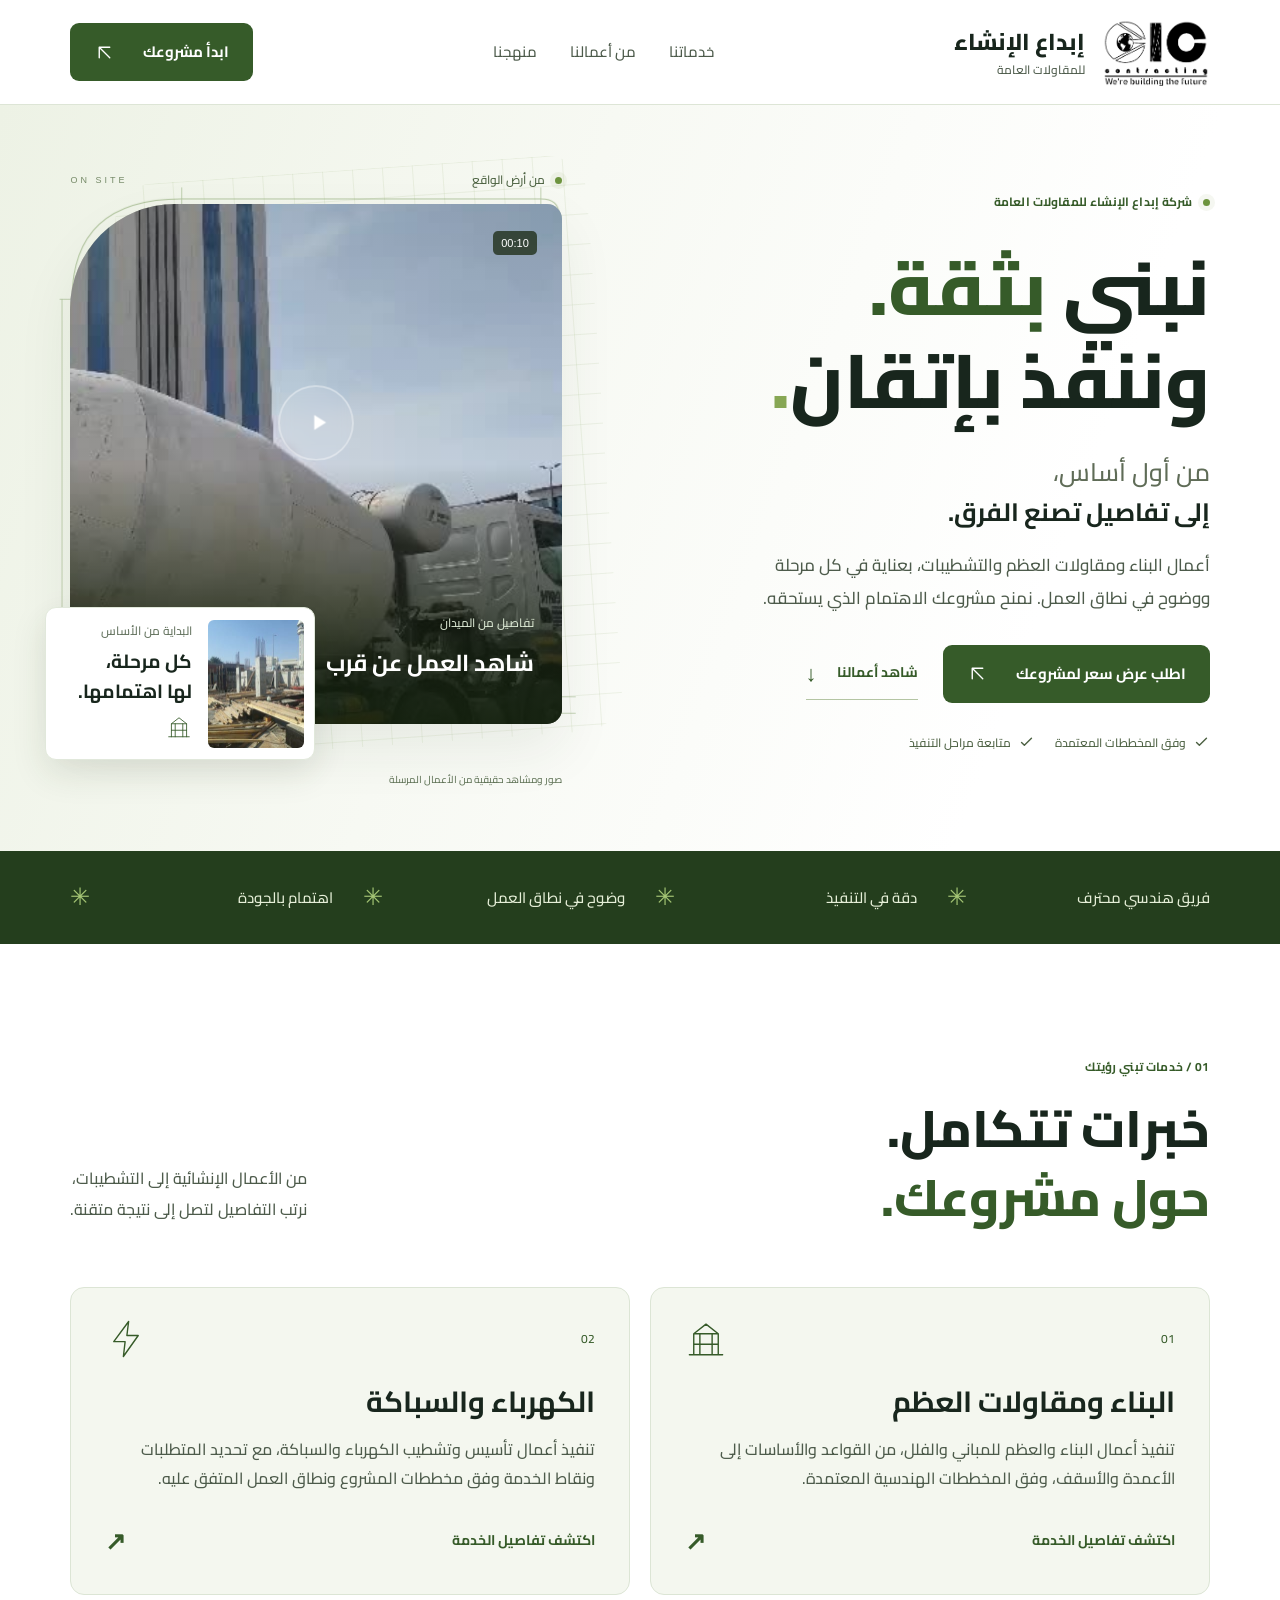
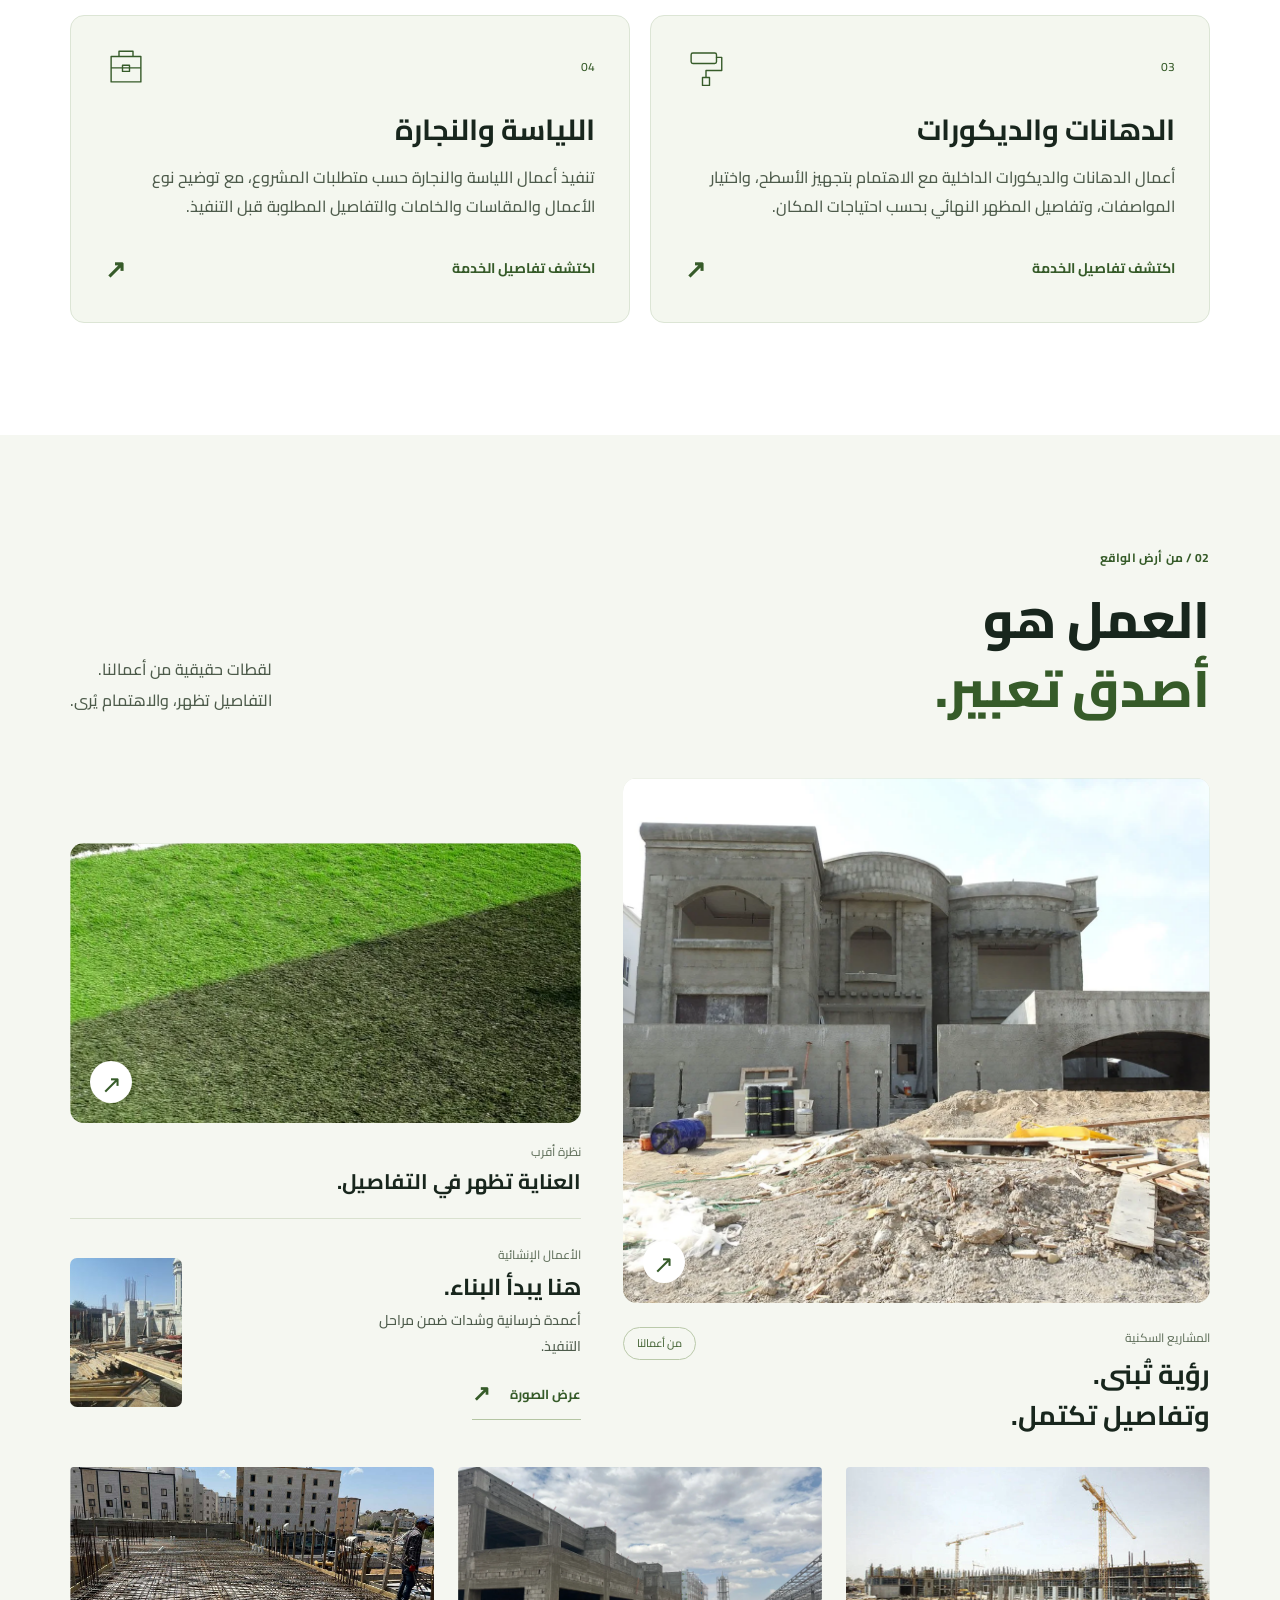
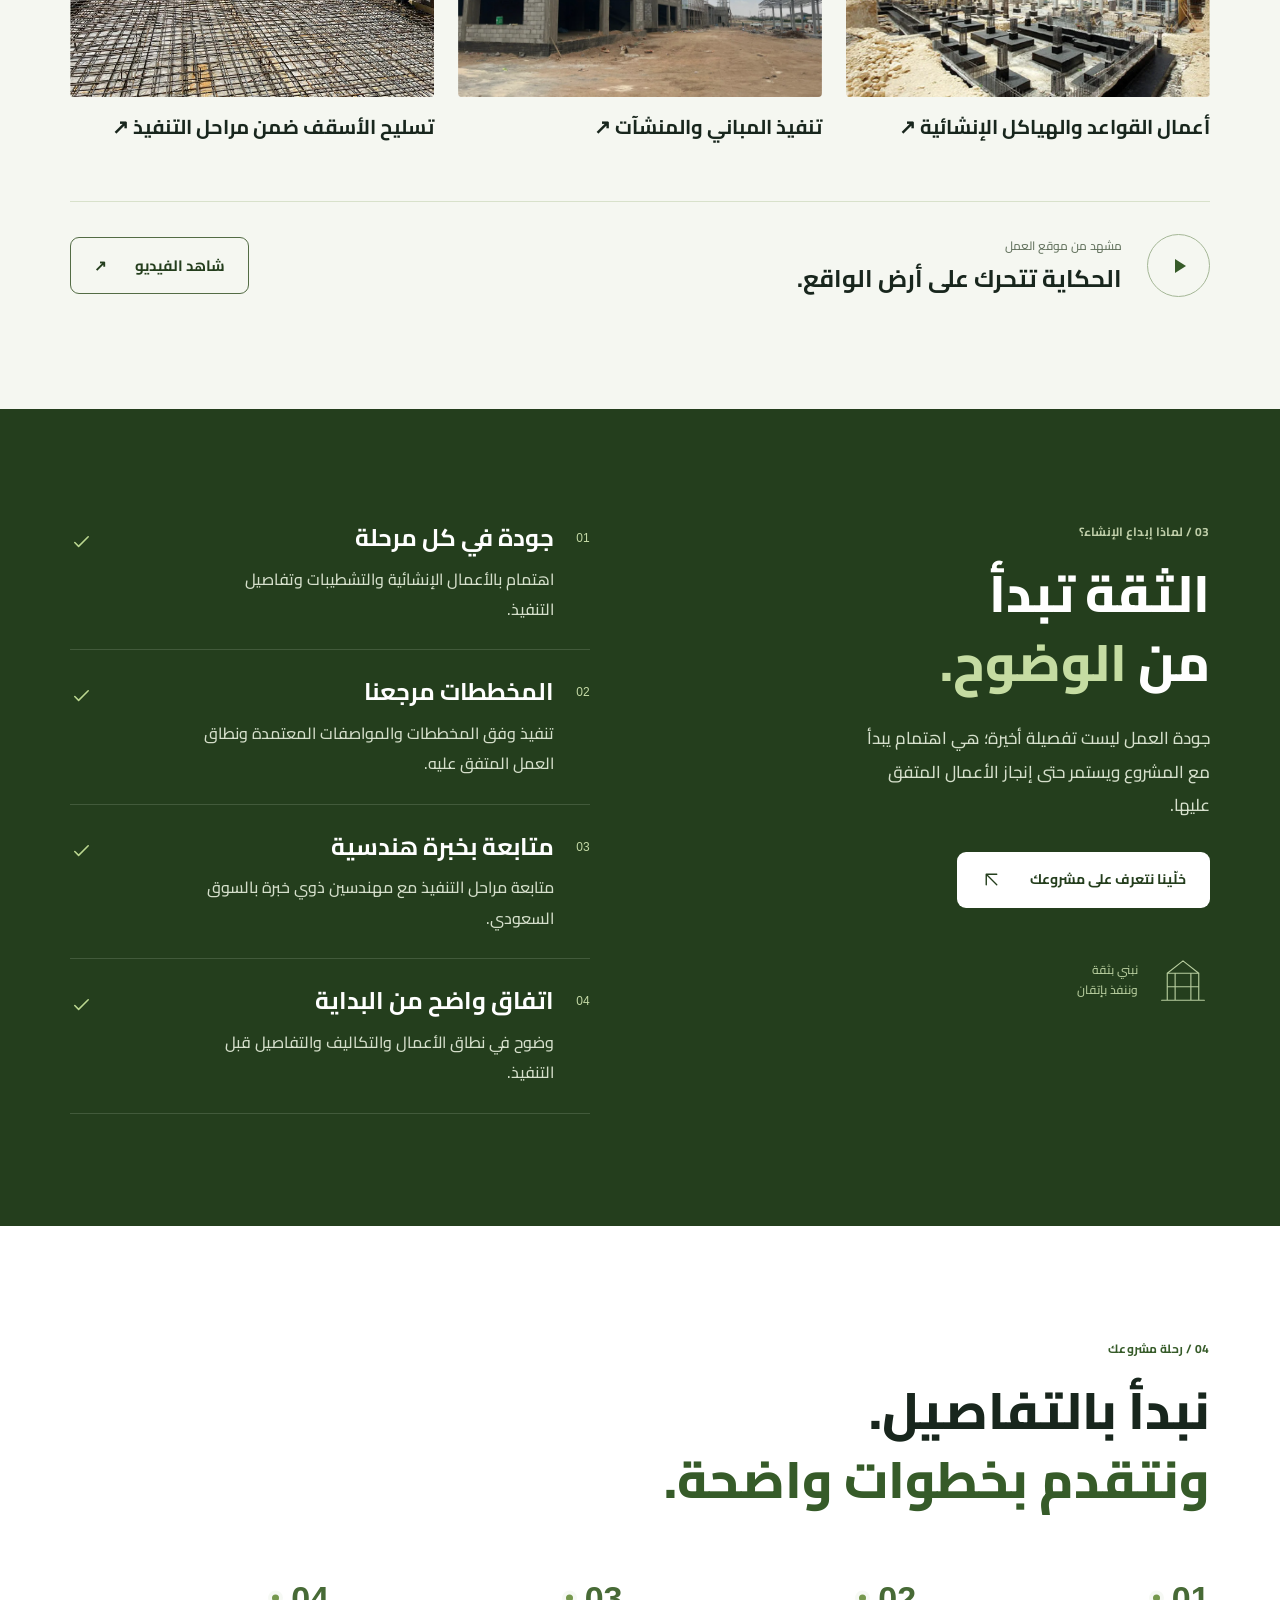
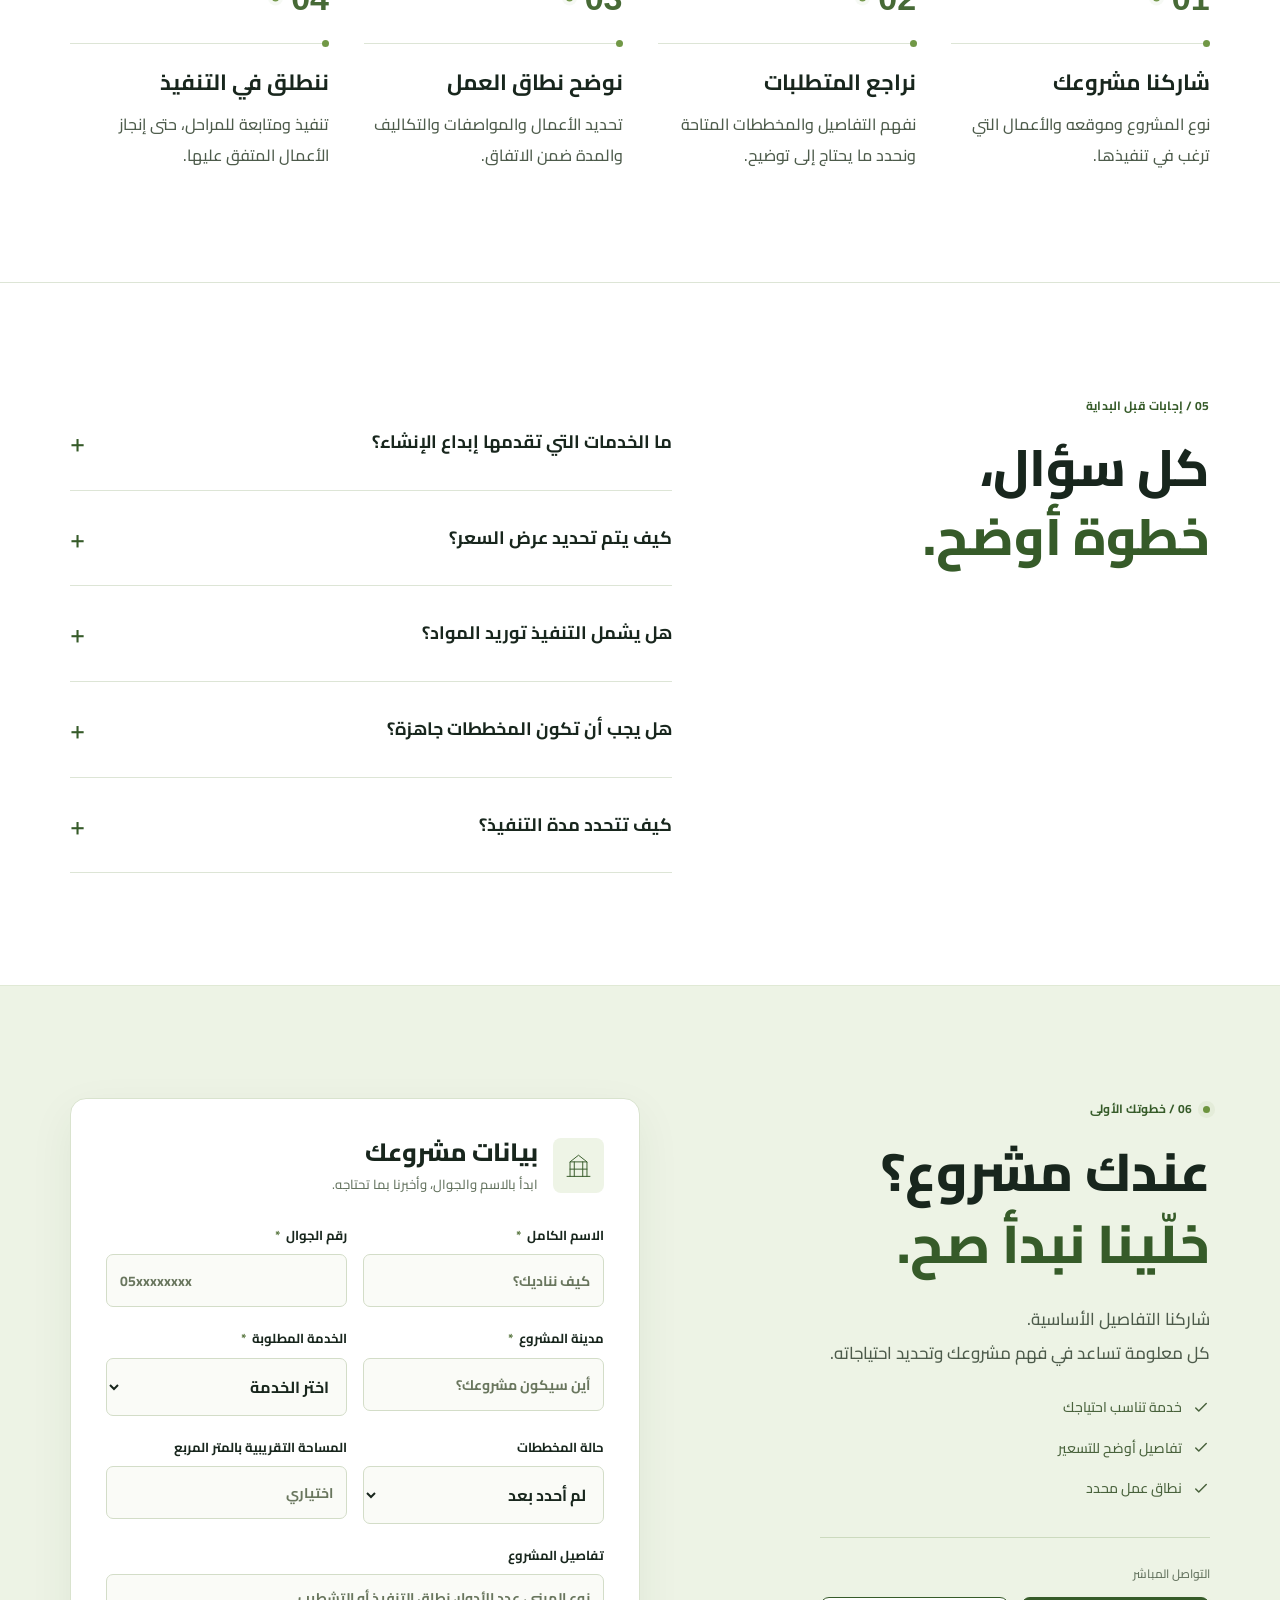
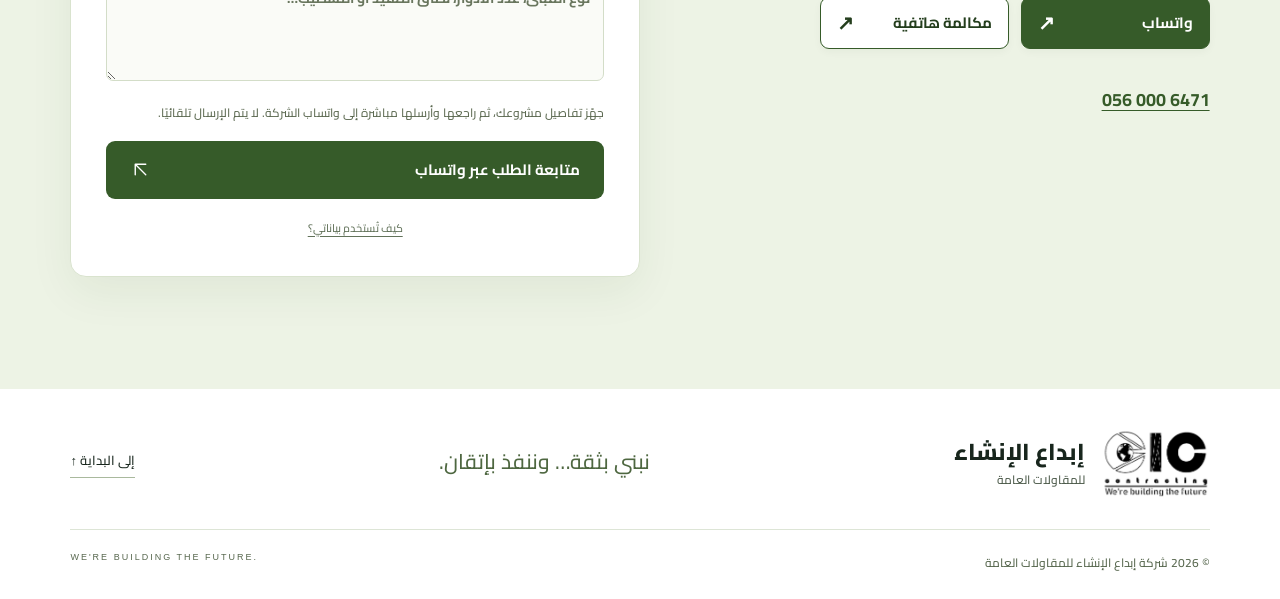
==== commit cbed8b5b: "Use self-hosted Cairo variable font across homepage and service pages" ====
--- a/index.html
+++ b/index.html
@@ -1,4 +1,4 @@
-<!doctype html><html lang="ar" dir="rtl"><head><meta charset="UTF-8"><meta name="viewport" content="width=device-width,initial-scale=1"><meta name="theme-color" content="#365b29"><meta name="description" content="شركة إبداع الإنشاء للمقاولات العامة. أعمال البناء والعظم، الكهرباء والسباكة، الدهانات والديكورات، اللياسة والنجارة. نبني بثقة وننفذ بإتقان."><title>إبداع الإنشاء للمقاولات العامة | نبني بثقة وننفذ بإتقان</title><link rel="icon" type="image/svg+xml" href="favicon.svg"><link rel="preload" href="tajawal-500.ttf" as="font" type="font/ttf" crossorigin><link rel="preload" href="tajawal-800.ttf" as="font" type="font/ttf" crossorigin><link rel="stylesheet" href="style.css?v=20261109-services"><link rel="stylesheet" href="services.css"></head><body>
+<!doctype html><html lang="ar" dir="rtl"><head><meta charset="UTF-8"><meta name="viewport" content="width=device-width,initial-scale=1"><meta name="theme-color" content="#365b29"><meta name="description" content="شركة إبداع الإنشاء للمقاولات العامة. أعمال البناء والعظم، الكهرباء والسباكة، الدهانات والديكورات، اللياسة والنجارة. نبني بثقة وننفذ بإتقان."><title>إبداع الإنشاء للمقاولات العامة | نبني بثقة وننفذ بإتقان</title><link rel="icon" type="image/svg+xml" href="favicon.svg"><link rel="stylesheet" href="style.css?v=20261109-cairo"><link rel="stylesheet" href="services.css"><link rel="preload" href="cairo-web.woff2" as="font" type="font/woff2" crossorigin></head><body>
 <a href="#main" class="skip">انتقل إلى المحتوى</a><div class="read-progress" aria-hidden="true"></div>
 <svg class="svg-defs" xmlns="http://www.w3.org/2000/svg" aria-hidden="true"><defs><symbol id="build" viewBox="0 0 48 48"><path d="M5 42h38M10 42V18h28v24M10 18l14-11 14 11M17 18v24M31 18v24M10 30h28"/></symbol><symbol id="bolt" viewBox="0 0 48 48"><path d="M27 4 10 27h13l-2 17 17-24H25l2-16Z"/></symbol><symbol id="paint" viewBox="0 0 48 48"><rect x="7" y="8" width="29" height="12" rx="2"/><path d="M36 13h6v15H24v8M20 36h8v9h-8z"/></symbol><symbol id="tools" viewBox="0 0 48 48"><path d="M7 12h34v29H7zM16 12V6h16v6M7 25h34M20 22h8v7h-8z"/></symbol><symbol id="arrow" viewBox="0 0 24 24"><path d="M18 6H6v12M6 6l12 12"/></symbol><symbol id="check" viewBox="0 0 24 24"><path d="m5 12 4 4L19 6"/></symbol><symbol id="play" viewBox="0 0 24 24"><path d="m9 5 11 7-11 7V5Z"/></symbol></defs></svg>
 <header class="header"><div class="wrap header-inner"><a href="#home" class="brand" aria-label="إبداع الإنشاء الرئيسية"><span class="brand-mark" role="img" aria-label="شعار شركة إبداع الإنشاء"></span><span class="brand-name">إبداع الإنشاء<small>للمقاولات العامة</small></span></a><nav aria-label="التنقل الرئيسي"><a href="#services">خدماتنا</a><a href="#work">من أعمالنا</a><a href="#approach">منهجنا</a></nav><a class="btn btn-green header-cta" href="#request">ابدأ مشروعك <svg><use href="#arrow"/></svg></a></div></header>
--- a/style.css
+++ b/style.css
@@ -1,5 +1,6 @@
-@font-face{font-family:Tajawal;src:url('tajawal-500.ttf') format('truetype');font-weight:500;font-display:swap}@font-face{font-family:Tajawal;src:url('tajawal-700.ttf') format('truetype');font-weight:700;font-display:swap}@font-face{font-family:Tajawal;src:url('tajawal-800.ttf') format('truetype');font-weight:800;font-display:swap}
-:root{--green:#365b29;--green-dark:#243e1d;--ink:#18261d;--text:#4d5b4b;--muted:#64735f;--light:#f4f7ef;--line:#dde5d6;--lime:#e6efc8;--white:#fff;--ease:cubic-bezier(.2,.7,.3,1)}*{box-sizing:border-box}html{scroll-behavior:smooth;scroll-padding-top:28px}body{margin:0;font:500 16px/1.85 Tajawal,Arial,sans-serif;color:var(--ink);background:var(--white)}button,input,textarea,select{font:inherit}button{cursor:pointer}a{color:inherit;text-decoration:none}img{max-width:100%;display:block}button,a{-webkit-tap-highlight-color:transparent}button:focus-visible,a:focus-visible,summary:focus-visible{outline:3px solid #87a65d;outline-offset:5px}::selection{background:var(--lime);color:var(--green-dark)}h1,h2,h3,p{margin:0}h1,h2,h3{line-height:1.4}svg{width:24px;height:24px;fill:none;stroke:currentColor;stroke-width:1.6;stroke-linecap:round;stroke-linejoin:round;flex-shrink:0}.svg-defs{position:absolute;width:0;height:0;overflow:hidden}.wrap{width:min(1232px,89%);margin:auto}.section{padding:112px 0}.skip{position:fixed;top:-80px;z-index:100;background:var(--green);color:white;padding:12px}.skip:focus{top:0}.read-progress{position:fixed;top:0;right:0;height:3px;background:#75984d;z-index:100;width:0}.header{border-bottom:1px solid var(--line);background:#fff;position:relative;z-index:5}.header-inner{min-height:104px;display:flex;align-items:center;justify-content:space-between;gap:25px}.brand{display:flex;align-items:center;gap:17px}.brand-mark{width:108px;height:67px;display:block;background:url('ibdaa-logo.png') center/contain no-repeat;mix-blend-mode:multiply;flex-shrink:0}.brand-name{font-size:23px;font-weight:800;line-height:1.3}.brand-name small{display:block;font-size:12px;color:var(--text);font-weight:500;margin-top:5px}.header nav{display:flex;gap:33px;font-size:15px;color:var(--text)}.header nav a:hover{color:var(--green)}.btn{display:inline-flex;align-items:center;justify-content:center;gap:28px;padding:15px 23px;border-radius:9px;font-size:15px;line-height:1.7;font-weight:700;border:1px solid transparent;transition:transform .22s var(--ease),background .22s,box-shadow .22s}.btn-green{background:var(--green);color:white}.btn-green:hover{background:var(--green-dark);box-shadow:0 7px 22px #365b2920;transform:translateY(-2px)}.btn svg{width:21px;height:21px;transition:transform .22s}.btn:hover svg{transform:translate(-2px,-2px)}.btn:active{transform:translateY(1px)}.btn-white{background:white;color:var(--green-dark)}.btn-outline{background:transparent;border-color:#536c45;color:var(--green-dark)}.btn-outline:hover{background:var(--green);color:white}.text-link{display:inline-flex;align-items:center;gap:20px;border:0;background:none;padding:7px 0;color:var(--green);font-weight:700;border-bottom:1px solid #b4c5a3;font-size:15px;line-height:1.7}.text-link span{font-size:22px}.text-link:hover{border-color:var(--green)}.hero{background:linear-gradient(110deg,#edf2e5 0%,#f7f9f3 40%,#fff 79%);overflow:hidden}.hero-grid{display:grid;grid-template-columns:1.08fr 1fr;gap:7%;padding:64px 0 75px;align-items:center}.eyebrow{font-size:12px;letter-spacing:.15px;color:var(--green);font-weight:700;display:flex;align-items:center;gap:10px}.status-dot{height:7px;width:7px;border-radius:50%;background:#6d943e;box-shadow:0 0 0 5px #6d943e12;display:inline-block;flex-shrink:0}h1{font-size:clamp(54px,5.9vw,85px);font-weight:800;line-height:1.24;margin:27px 0 24px}h1>span:first-child{color:var(--green)}.green-period{color:#87a754}.hero-sub{font-size:25px;line-height:1.6;font-weight:500;color:#5f6c57;margin-bottom:17px}.hero-sub strong{font-weight:700;color:var(--ink)}.hero-desc{color:var(--text);font-size:17px;line-height:1.95;max-width:470px}.hero-actions{display:flex;gap:25px;align-items:center;margin-top:30px;flex-wrap:wrap}.hero-actions .text-link{font-size:14px}.hero-assurance{display:flex;gap:20px;margin-top:29px;flex-wrap:wrap;font-size:12px;color:#4d6143}.hero-assurance span{display:flex;align-items:center;gap:7px}.hero-assurance svg{width:17px;height:17px;stroke-width:2}.hero-art{position:relative;padding:0 18px 52px 0;max-width:510px;width:100%;margin:auto}.art-grid{position:absolute;inset:0 -25px 5% 12%;background-image:linear-gradient(#8caa651f 1px,transparent 1px),linear-gradient(90deg,#8caa651f 1px,transparent 1px);background-size:30px 30px;border-radius:40px;transform:rotate(-4deg)}.media-label{display:flex;align-items:center;gap:10px;margin:0 0 13px 0;font-size:12px;color:#4b6140;position:relative}.media-label>span:last-child{margin-right:auto;font:9px Arial;letter-spacing:3px;color:#768a68}.hero-video{display:block;width:100%;height:520px;border:0;padding:0;background:#cad3bd;border-radius:105px 15px 15px 15px;overflow:hidden;position:relative;text-align:right;box-shadow:0 25px 55px #2c462c14}.hero-video>img{height:100%;width:100%;object-fit:cover;object-position:center 42%;transition:transform .6s var(--ease)}.hero-video:hover>img{transform:scale(1.025)}.video-shade{position:absolute;inset:0;background:linear-gradient(0deg,#11200bd9 0%,transparent 50%,#1d2f1220 100%)}.video-play{position:absolute;top:42%;left:50%;transform:translate(-50%,-50%);width:75px;height:75px;border:1px solid #ffffffaa;display:grid;place-items:center;border-radius:50%;color:white;background:#ffffff16;backdrop-filter:blur(7px)}.video-play svg{width:26px;height:26px;fill:currentColor;stroke:none;margin-left:3px}.video-text{position:absolute;right:28px;bottom:40px;color:white;left:28px}.video-text>span{font-size:12px;color:#d9e6d1;display:block;margin-bottom:7px}.video-text strong{font-size:23px;font-weight:700;display:flex;align-items:center;justify-content:space-between}.video-duration{position:absolute;top:27px;right:25px;font:11px Arial;color:white;padding:6px 8px;background:#16260dbb;border-radius:5px}.foundation-note{position:absolute;bottom:16px;left:-25px;background:white;padding:10px;display:flex;gap:16px;align-items:center;box-shadow:0 13px 35px #273c1c1f;border:1px solid #e1e8db;border-radius:11px;direction:rtl;min-width:270px}.foundation-note>img{height:128px;width:96px;object-fit:cover;border-radius:6px}.foundation-note>div{padding:2px 0 0 15px}.tiny-label{font-size:12px;color:var(--muted);display:block;line-height:1.8}.foundation-note strong{font-size:19px;line-height:1.6;display:block;margin:4px 0 7px}.foundation-note svg{width:26px;height:26px;color:var(--green)}.art-caption{position:absolute;bottom:-13px;right:18px;font-size:10px;color:#617458}.promise-strip{background:var(--green-dark);color:#e6efd8;padding:24px 0}.promise-strip .wrap{display:grid;grid-template-columns:repeat(4,1fr);gap:30px}.promise-strip span{display:flex;align-items:center;justify-content:space-between;font-size:15px}.promise-strip i{font-style:normal;color:#a4c574;font-size:24px}.section-head{display:flex;align-items:end;justify-content:space-between;gap:40px;margin-bottom:55px}h2{font-size:clamp(36px,4vw,56px);font-weight:800;line-height:1.35;margin-top:16px}h2 span{color:var(--green)}.section-head>p{font-size:16px;color:var(--text);line-height:1.95;padding-bottom:7px}.service-explorer{display:grid;grid-template-columns:1fr 1.3fr;border-top:1px solid var(--line);border-bottom:1px solid var(--line);min-height:475px}.service-nav{padding:23px 0;display:flex;flex-direction:column;justify-content:center}.service-nav button{display:flex;gap:16px;align-items:center;text-align:right;background:none;border:0;padding:25px 19px;border-radius:7px;color:#52644a;font-size:20px;font-weight:700;line-height:1.6;transition:background .25s,color .25s;margin:3px 0 3px 30px}.service-nav button>svg{width:30px;height:30px;stroke-width:1.4}.service-num{font:11px Arial;color:#7a8b6d}.service-nav b{margin-right:auto;opacity:0;font-weight:500}.service-nav button[aria-selected=true]{background:var(--green);color:white}.service-nav button[aria-selected=true] .service-num{color:#d2e2bd}.service-nav button[aria-selected=true] b{opacity:1}.service-nav button:hover:not([aria-selected=true]){background:var(--light)}.service-panel{background:var(--light);padding:38px 42px;position:relative;display:grid;grid-template-columns:1fr;overflow:hidden;align-content:center;min-height:470px}.service-content{position:relative;z-index:1}.service-content .tiny-label{color:#5d754d}.service-content h3{font-size:36px;font-weight:800;line-height:1.4;margin:9px 0 17px}.service-content p{max-width:400px;font-size:16px;line-height:1.95;color:#46583f}.service-content ul{padding:0;list-style:none;margin:19px 0 18px;font-size:14px;color:#465c3d}.service-content li{padding:3px 0;display:flex;gap:10px;align-items:center}.service-content li:before{content:'';width:5px;height:5px;background:#729747;border-radius:50%;flex-shrink:0}.service-content .text-link{font-size:14px}.service-drawing{position:absolute;bottom:10px;left:0;color:#d5e2c4;pointer-events:none}.service-drawing>svg{width:230px;height:230px;stroke-width:.7}.service-drawing>span{position:absolute;top:-30px;left:18px;font:800 110px Arial;color:#e2ead9}.work{background:#f5f7f1}.work-grid{display:grid;grid-template-columns:1.15fr 1fr;gap:42px}.project-image{position:relative;border:0;display:block;padding:0;background:#dce4d2;width:100%;overflow:hidden;cursor:zoom-in;border-radius:14px}.work-feature .project-image{height:525px}.project-image img{width:100%;height:100%;object-fit:cover;object-position:50% 39%;transition:transform .7s var(--ease)}.project-image:hover img{transform:scale(1.03)}.zoom-icon{position:absolute;bottom:20px;left:20px;background:white;color:var(--green);height:42px;width:42px;border-radius:50%;display:grid;place-items:center;font-size:25px}.project-meta{display:flex;justify-content:space-between;align-items:start;gap:20px;margin-top:24px}.project-meta h3{font-size:27px;line-height:1.5;margin-top:5px}.project-tag{border:1px solid #bac9aa;padding:5px 13px;border-radius:30px;color:#4c6a3d;font-size:11px}.work-side{padding-top:65px}.work-secondary .project-image{height:280px}.work-secondary .project-image img{object-position:center 60%}.secondary-caption{margin:18px 0 22px}.secondary-caption h3{font-size:21px;margin-top:4px}.structure-card{display:flex;gap:20px;align-items:center;border-top:1px solid #d9e1cf;padding-top:25px;justify-content:space-between}.structure-card img{width:112px;height:149px;border-radius:7px;object-fit:contain}.structure-card h3{font-size:23px;margin:5px 0}.structure-card p{font-size:14px;color:var(--text);max-width:230px}.structure-card .text-link{font-size:13px;margin-top:8px}.work-film{display:flex;align-items:center;gap:25px;margin-top:60px;padding-top:32px;border-top:1px solid #d8e1cb}.film-symbol{width:63px;height:63px;display:grid;place-items:center;color:var(--green);border:1px solid #a5b797;border-radius:50%}.film-symbol svg{fill:currentColor;stroke:none}.work-film h3{font-size:24px;margin-top:5px}.work-film .btn{margin-right:auto}.approach{background:var(--green-dark);color:white;position:relative;overflow:hidden}.approach-grid{display:grid;grid-template-columns:1fr 1.1fr;gap:13%}.approach .eyebrow{color:#bfcea9}.approach h2 span{color:#c5dca2}.approach-heading>p{font-size:17px;line-height:1.95;color:#d6e0cc;max-width:350px;margin:25px 0 30px}.approach .btn{font-size:14px}.approach-seal{display:flex;align-items:center;gap:18px;color:#b7cd9e;margin-top:45px;font-size:12px;line-height:1.6}.approach-seal svg{width:54px;height:54px;stroke-width:1}.approach-list article{display:flex;align-items:start;gap:22px;border-bottom:1px solid #c4d2b730;padding:25px 0}.approach-list article:first-child{padding-top:0}.approach-list article>span{font:12px Arial;color:#c5daa7;margin-top:10px}.approach-list article>svg{margin-right:auto;width:23px;height:23px;color:#bbd790;margin-top:10px}.approach-list h3{font-size:24px;font-weight:700;margin-bottom:9px}.approach-list p{font-size:16px;line-height:1.9;color:#d5dfcb;max-width:350px}.journey{border-bottom:1px solid var(--line)}.journey-grid{display:grid;grid-template-columns:repeat(4,1fr);gap:35px;margin-top:65px}.journey-number{font:700 34px Arial;color:#476a36}.journey-line{display:block;height:1px;background:var(--line);position:relative;margin:23px 0}.journey-line:before{content:'';position:absolute;right:0;top:-3px;height:7px;width:7px;border-radius:50%;background:#719846}.journey-grid h3{font-size:22px;font-weight:700;margin-bottom:12px}.journey-grid p{font-size:16px;line-height:1.9;color:var(--text)}.faq-grid{display:grid;grid-template-columns:1fr 1.5fr;gap:12%}.faq-list details{border-bottom:1px solid var(--line)}summary{list-style:none;padding:23px 0;font-size:18px;font-weight:700;line-height:1.8;display:flex;align-items:center;gap:22px;justify-content:space-between;cursor:pointer}summary::-webkit-details-marker{display:none}summary span{font-size:27px;color:var(--green);font-weight:500;transition:transform .2s}details[open] summary span{transform:rotate(45deg)}details p{font-size:16px;line-height:1.95;color:var(--text);padding-bottom:25px}.request{background:#edf3e5;border-top:1px solid #e0e9d5}.request-grid{display:grid;grid-template-columns:1fr 1.25fr;gap:10%;align-items:start}.request h2{font-size:53px}.request-copy>p{font-size:17px;line-height:1.95;color:var(--text);margin:24px 0 25px}.request-benefits{display:flex;flex-direction:column;gap:15px;font-size:14px;color:#49623c;margin-bottom:35px}.request-benefits span{display:flex;gap:10px;align-items:center}.request-benefits svg{width:18px;height:18px;stroke-width:2}.direct-contact{display:grid;grid-template-columns:repeat(2,minmax(0,1fr));gap:12px;align-items:center;border-top:1px solid #ccdabe;padding-top:25px;max-width:390px}.direct-contact .tiny-label{grid-column:1/-1}.direct-contact button{display:flex;align-items:center;justify-content:space-between;gap:10px;min-height:52px;padding:12px 16px;border:1px solid var(--green);border-radius:9px;background:white;color:var(--green-dark);font-size:15px;font-weight:700;line-height:1.7;box-shadow:0 3px 8px #243e1d0a;transition:background .2s,color .2s,box-shadow .2s,transform .2s}.direct-contact button[data-contact="whatsapp"]{background:var(--green);color:white}.direct-contact button:hover{background:var(--green-dark);border-color:var(--green-dark);color:white;box-shadow:0 5px 14px #243e1d24;transform:translateY(-2px)}.direct-contact button:active{transform:translateY(1px);box-shadow:none}.direct-contact button span{font-size:20px;line-height:1}.direct-contact .direct-number{grid-column:1/-1;justify-self:start;direction:ltr;font-weight:700;text-decoration:underline;text-underline-offset:4px;padding:8px 0;min-height:44px}form{background:white;border:1px solid #d9e3ce;padding:35px;border-radius:16px;box-shadow:0 15px 45px #1f3b1310}.form-heading{display:flex;gap:15px;align-items:center;margin-bottom:28px}.form-icon{display:grid;place-items:center;background:#eef4e6;color:var(--green);width:51px;height:55px;border-radius:8px}.form-icon svg{width:29px;height:29px}.form-heading h3{font-size:25px;font-weight:800}.form-heading p{color:var(--muted);font-size:13px;margin-top:3px}.form-fields{display:grid;grid-template-columns:1fr 1fr;gap:20px 16px}label{font-size:13px;font-weight:700;line-height:1.7}label>span{color:#58763f;margin-right:3px}input,select,textarea{display:block;width:100%;background:#fafbf7;border:1px solid #d3ddc8;border-radius:7px;margin-top:8px;padding:12px 13px;color:var(--ink);font-size:16px;line-height:1.7;outline:none;transition:border .2s,box-shadow .2s}input:focus,select:focus,textarea:focus{border-color:#6d9352;box-shadow:0 0 0 3px #83a1661a}input::placeholder,textarea::placeholder{color:#69765e;opacity:1;font-size:14px}textarea{resize:vertical;min-height:100px}.full{grid-column:1/-1}.form-notice{font-size:12px;line-height:1.9;color:#5e6b53;margin:21px 0 16px}.submit{width:100%;justify-content:space-between}.privacy-line{display:block;text-align:center;margin-top:13px}.privacy-line button{background:none;border:0;color:#62725a;font-size:11px;text-decoration:underline;text-underline-offset:4px}#form-result{margin-top:20px;padding:18px;background:#edf5e4;border:1px solid #c5d6b5;border-radius:8px;font-size:14px;line-height:1.9}#form-result p{margin-top:8px;font-size:13px}#form-result .text-link{font-size:13px;margin-top:10px}footer{padding:40px 0 25px;background:#fff}.footer-main{display:flex;justify-content:space-between;align-items:center;gap:25px;padding-bottom:33px}.footer-main>p{font-size:21px;color:#4e6740}.back-top{font-size:13px;border-bottom:1px solid #a9b99d;padding-bottom:5px}.footer-bottom{border-top:1px solid var(--line);padding-top:22px;display:flex;justify-content:space-between;gap:20px;font-size:12px;color:#58684f}.footer-bottom>span:last-child{font:9px Arial;letter-spacing:2px}.mobile-cta{display:none}dialog{border:0;padding:0;max-height:94svh;color:var(--ink);border-radius:14px;box-shadow:0 25px 100px #0004}dialog::backdrop{background:#0d1b0bce;backdrop-filter:blur(7px)}.dialog-close:first-child{position:absolute;left:14px;top:12px;background:#ffffffed;color:var(--green-dark);border:0;border-radius:50%;width:35px;height:35px;font-size:25px;line-height:1;z-index:5;display:grid;place-items:center}.video-dialog{background:#152211;padding:25px;width:min(480px,92%);color:white}.video-heading{margin:0 0 20px;padding-left:40px}.video-heading .eyebrow{color:#c4d8a6}.video-heading h3{font-size:23px;margin-top:7px}.video-dialog video{display:block;width:auto;max-width:100%;max-height:70svh;margin:auto;border-radius:8px;background:black}.photo-dialog{background:#10190e;padding:15px;max-width:94vw;max-height:95svh}.photo-dialog img{max-height:83svh;max-width:85vw;width:auto;height:auto;object-fit:contain;margin:auto;border-radius:4px}.photo-dialog p{color:#e3ecd9;font-size:13px;line-height:1.8;margin:12px 10px 0;text-align:center}.notice-dialog{background:#fff;width:min(470px,90%);padding:38px}.notice-dialog h3{font-size:25px;margin-top:17px}.notice-dialog p{font-size:16px;line-height:1.95;color:var(--text);margin:15px 0 25px}.reveal{opacity:1;transform:none}.js-motion .reveal{opacity:0;transform:translateY(18px);transition:opacity .55s var(--ease),transform .55s var(--ease)}.js-motion .reveal.in-view{opacity:1;transform:none}.request-highlight{animation:request-highlight 1.5s ease-out}@keyframes request-highlight{0%,30%{box-shadow:0 0 0 3px #7fa55b,0 15px 45px #1f3b1320}100%{box-shadow:0 15px 45px #1f3b1310}}@keyframes arrive{from{opacity:0;transform:translateY(12px)}to{opacity:1;transform:none}}@keyframes line-grow{from{transform:scaleX(0)}to{transform:scaleX(1)}}@media(prefers-reduced-motion:no-preference){.motion-ready .hero-item{animation:arrive .6s var(--ease) both}.hero-copy>.hero-item:nth-child(2){animation-delay:70ms}.hero-copy>.hero-item:nth-child(3){animation-delay:120ms}.hero-copy>.hero-item:nth-child(4){animation-delay:170ms}.hero-copy>.hero-item:nth-child(5){animation-delay:220ms}.hero-copy>.hero-item:nth-child(6){animation-delay:270ms}.hero-art.hero-item{animation-delay:120ms}.journey-grid article.in-view .journey-line{animation:line-grow .65s var(--ease) both;transform-origin:right}.journey-grid article:nth-child(2){transition-delay:60ms}.journey-grid article:nth-child(3){transition-delay:120ms}.journey-grid article:nth-child(4){transition-delay:180ms}}
+@font-face{font-family:Cairo;src:url('cairo-web.woff2') format('woff2');font-weight:200 1000;font-style:normal;font-display:swap}
+
+:root{--green:#365b29;--green-dark:#243e1d;--ink:#18261d;--text:#4d5b4b;--muted:#64735f;--light:#f4f7ef;--line:#dde5d6;--lime:#e6efc8;--white:#fff;--ease:cubic-bezier(.2,.7,.3,1)}*{box-sizing:border-box}html{scroll-behavior:smooth;scroll-padding-top:28px}body{margin:0;font:500 16px/1.85 Cairo,Arial,sans-serif;color:var(--ink);background:var(--white)}button,input,textarea,select{font:inherit}button{cursor:pointer}a{color:inherit;text-decoration:none}img{max-width:100%;display:block}button,a{-webkit-tap-highlight-color:transparent}button:focus-visible,a:focus-visible,summary:focus-visible{outline:3px solid #87a65d;outline-offset:5px}::selection{background:var(--lime);color:var(--green-dark)}h1,h2,h3,p{margin:0}h1,h2,h3{line-height:1.4}svg{width:24px;height:24px;fill:none;stroke:currentColor;stroke-width:1.6;stroke-linecap:round;stroke-linejoin:round;flex-shrink:0}.svg-defs{position:absolute;width:0;height:0;overflow:hidden}.wrap{width:min(1232px,89%);margin:auto}.section{padding:112px 0}.skip{position:fixed;top:-80px;z-index:100;background:var(--green);color:white;padding:12px}.skip:focus{top:0}.read-progress{position:fixed;top:0;right:0;height:3px;background:#75984d;z-index:100;width:0}.header{border-bottom:1px solid var(--line);background:#fff;position:relative;z-index:5}.header-inner{min-height:104px;display:flex;align-items:center;justify-content:space-between;gap:25px}.brand{display:flex;align-items:center;gap:17px}.brand-mark{width:108px;height:67px;display:block;background:url('ibdaa-logo.png') center/contain no-repeat;mix-blend-mode:multiply;flex-shrink:0}.brand-name{font-size:23px;font-weight:800;line-height:1.3}.brand-name small{display:block;font-size:12px;color:var(--text);font-weight:500;margin-top:5px}.header nav{display:flex;gap:33px;font-size:15px;color:var(--text)}.header nav a:hover{color:var(--green)}.btn{display:inline-flex;align-items:center;justify-content:center;gap:28px;padding:15px 23px;border-radius:9px;font-size:15px;line-height:1.7;font-weight:700;border:1px solid transparent;transition:transform .22s var(--ease),background .22s,box-shadow .22s}.btn-green{background:var(--green);color:white}.btn-green:hover{background:var(--green-dark);box-shadow:0 7px 22px #365b2920;transform:translateY(-2px)}.btn svg{width:21px;height:21px;transition:transform .22s}.btn:hover svg{transform:translate(-2px,-2px)}.btn:active{transform:translateY(1px)}.btn-white{background:white;color:var(--green-dark)}.btn-outline{background:transparent;border-color:#536c45;color:var(--green-dark)}.btn-outline:hover{background:var(--green);color:white}.text-link{display:inline-flex;align-items:center;gap:20px;border:0;background:none;padding:7px 0;color:var(--green);font-weight:700;border-bottom:1px solid #b4c5a3;font-size:15px;line-height:1.7}.text-link span{font-size:22px}.text-link:hover{border-color:var(--green)}.hero{background:linear-gradient(110deg,#edf2e5 0%,#f7f9f3 40%,#fff 79%);overflow:hidden}.hero-grid{display:grid;grid-template-columns:1.08fr 1fr;gap:7%;padding:64px 0 75px;align-items:center}.eyebrow{font-size:12px;letter-spacing:.15px;color:var(--green);font-weight:700;display:flex;align-items:center;gap:10px}.status-dot{height:7px;width:7px;border-radius:50%;background:#6d943e;box-shadow:0 0 0 5px #6d943e12;display:inline-block;flex-shrink:0}h1{font-size:clamp(54px,5.9vw,85px);font-weight:800;line-height:1.24;margin:27px 0 24px}h1>span:first-child{color:var(--green)}.green-period{color:#87a754}.hero-sub{font-size:25px;line-height:1.6;font-weight:500;color:#5f6c57;margin-bottom:17px}.hero-sub strong{font-weight:700;color:var(--ink)}.hero-desc{color:var(--text);font-size:17px;line-height:1.95;max-width:470px}.hero-actions{display:flex;gap:25px;align-items:center;margin-top:30px;flex-wrap:wrap}.hero-actions .text-link{font-size:14px}.hero-assurance{display:flex;gap:20px;margin-top:29px;flex-wrap:wrap;font-size:12px;color:#4d6143}.hero-assurance span{display:flex;align-items:center;gap:7px}.hero-assurance svg{width:17px;height:17px;stroke-width:2}.hero-art{position:relative;padding:0 18px 52px 0;max-width:510px;width:100%;margin:auto}.art-grid{position:absolute;inset:0 -25px 5% 12%;background-image:linear-gradient(#8caa651f 1px,transparent 1px),linear-gradient(90deg,#8caa651f 1px,transparent 1px);background-size:30px 30px;border-radius:40px;transform:rotate(-4deg)}.media-label{display:flex;align-items:center;gap:10px;margin:0 0 13px 0;font-size:12px;color:#4b6140;position:relative}.media-label>span:last-child{margin-right:auto;font:9px Arial;letter-spacing:3px;color:#768a68}.hero-video{display:block;width:100%;height:520px;border:0;padding:0;background:#cad3bd;border-radius:105px 15px 15px 15px;overflow:hidden;position:relative;text-align:right;box-shadow:0 25px 55px #2c462c14}.hero-video>img{height:100%;width:100%;object-fit:cover;object-position:center 42%;transition:transform .6s var(--ease)}.hero-video:hover>img{transform:scale(1.025)}.video-shade{position:absolute;inset:0;background:linear-gradient(0deg,#11200bd9 0%,transparent 50%,#1d2f1220 100%)}.video-play{position:absolute;top:42%;left:50%;transform:translate(-50%,-50%);width:75px;height:75px;border:1px solid #ffffffaa;display:grid;place-items:center;border-radius:50%;color:white;background:#ffffff16;backdrop-filter:blur(7px)}.video-play svg{width:26px;height:26px;fill:currentColor;stroke:none;margin-left:3px}.video-text{position:absolute;right:28px;bottom:40px;color:white;left:28px}.video-text>span{font-size:12px;color:#d9e6d1;display:block;margin-bottom:7px}.video-text strong{font-size:23px;font-weight:700;display:flex;align-items:center;justify-content:space-between}.video-duration{position:absolute;top:27px;right:25px;font:11px Arial;color:white;padding:6px 8px;background:#16260dbb;border-radius:5px}.foundation-note{position:absolute;bottom:16px;left:-25px;background:white;padding:10px;display:flex;gap:16px;align-items:center;box-shadow:0 13px 35px #273c1c1f;border:1px solid #e1e8db;border-radius:11px;direction:rtl;min-width:270px}.foundation-note>img{height:128px;width:96px;object-fit:cover;border-radius:6px}.foundation-note>div{padding:2px 0 0 15px}.tiny-label{font-size:12px;color:var(--muted);display:block;line-height:1.8}.foundation-note strong{font-size:19px;line-height:1.6;display:block;margin:4px 0 7px}.foundation-note svg{width:26px;height:26px;color:var(--green)}.art-caption{position:absolute;bottom:-13px;right:18px;font-size:10px;color:#617458}.promise-strip{background:var(--green-dark);color:#e6efd8;padding:24px 0}.promise-strip .wrap{display:grid;grid-template-columns:repeat(4,1fr);gap:30px}.promise-strip span{display:flex;align-items:center;justify-content:space-between;font-size:15px}.promise-strip i{font-style:normal;color:#a4c574;font-size:24px}.section-head{display:flex;align-items:end;justify-content:space-between;gap:40px;margin-bottom:55px}h2{font-size:clamp(36px,4vw,56px);font-weight:800;line-height:1.35;margin-top:16px}h2 span{color:var(--green)}.section-head>p{font-size:16px;color:var(--text);line-height:1.95;padding-bottom:7px}.service-explorer{display:grid;grid-template-columns:1fr 1.3fr;border-top:1px solid var(--line);border-bottom:1px solid var(--line);min-height:475px}.service-nav{padding:23px 0;display:flex;flex-direction:column;justify-content:center}.service-nav button{display:flex;gap:16px;align-items:center;text-align:right;background:none;border:0;padding:25px 19px;border-radius:7px;color:#52644a;font-size:20px;font-weight:700;line-height:1.6;transition:background .25s,color .25s;margin:3px 0 3px 30px}.service-nav button>svg{width:30px;height:30px;stroke-width:1.4}.service-num{font:11px Arial;color:#7a8b6d}.service-nav b{margin-right:auto;opacity:0;font-weight:500}.service-nav button[aria-selected=true]{background:var(--green);color:white}.service-nav button[aria-selected=true] .service-num{color:#d2e2bd}.service-nav button[aria-selected=true] b{opacity:1}.service-nav button:hover:not([aria-selected=true]){background:var(--light)}.service-panel{background:var(--light);padding:38px 42px;position:relative;display:grid;grid-template-columns:1fr;overflow:hidden;align-content:center;min-height:470px}.service-content{position:relative;z-index:1}.service-content .tiny-label{color:#5d754d}.service-content h3{font-size:36px;font-weight:800;line-height:1.4;margin:9px 0 17px}.service-content p{max-width:400px;font-size:16px;line-height:1.95;color:#46583f}.service-content ul{padding:0;list-style:none;margin:19px 0 18px;font-size:14px;color:#465c3d}.service-content li{padding:3px 0;display:flex;gap:10px;align-items:center}.service-content li:before{content:'';width:5px;height:5px;background:#729747;border-radius:50%;flex-shrink:0}.service-content .text-link{font-size:14px}.service-drawing{position:absolute;bottom:10px;left:0;color:#d5e2c4;pointer-events:none}.service-drawing>svg{width:230px;height:230px;stroke-width:.7}.service-drawing>span{position:absolute;top:-30px;left:18px;font:800 110px Arial;color:#e2ead9}.work{background:#f5f7f1}.work-grid{display:grid;grid-template-columns:1.15fr 1fr;gap:42px}.project-image{position:relative;border:0;display:block;padding:0;background:#dce4d2;width:100%;overflow:hidden;cursor:zoom-in;border-radius:14px}.work-feature .project-image{height:525px}.project-image img{width:100%;height:100%;object-fit:cover;object-position:50% 39%;transition:transform .7s var(--ease)}.project-image:hover img{transform:scale(1.03)}.zoom-icon{position:absolute;bottom:20px;left:20px;background:white;color:var(--green);height:42px;width:42px;border-radius:50%;display:grid;place-items:center;font-size:25px}.project-meta{display:flex;justify-content:space-between;align-items:start;gap:20px;margin-top:24px}.project-meta h3{font-size:27px;line-height:1.5;margin-top:5px}.project-tag{border:1px solid #bac9aa;padding:5px 13px;border-radius:30px;color:#4c6a3d;font-size:11px}.work-side{padding-top:65px}.work-secondary .project-image{height:280px}.work-secondary .project-image img{object-position:center 60%}.secondary-caption{margin:18px 0 22px}.secondary-caption h3{font-size:21px;margin-top:4px}.structure-card{display:flex;gap:20px;align-items:center;border-top:1px solid #d9e1cf;padding-top:25px;justify-content:space-between}.structure-card img{width:112px;height:149px;border-radius:7px;object-fit:contain}.structure-card h3{font-size:23px;margin:5px 0}.structure-card p{font-size:14px;color:var(--text);max-width:230px}.structure-card .text-link{font-size:13px;margin-top:8px}.work-film{display:flex;align-items:center;gap:25px;margin-top:60px;padding-top:32px;border-top:1px solid #d8e1cb}.film-symbol{width:63px;height:63px;display:grid;place-items:center;color:var(--green);border:1px solid #a5b797;border-radius:50%}.film-symbol svg{fill:currentColor;stroke:none}.work-film h3{font-size:24px;margin-top:5px}.work-film .btn{margin-right:auto}.approach{background:var(--green-dark);color:white;position:relative;overflow:hidden}.approach-grid{display:grid;grid-template-columns:1fr 1.1fr;gap:13%}.approach .eyebrow{color:#bfcea9}.approach h2 span{color:#c5dca2}.approach-heading>p{font-size:17px;line-height:1.95;color:#d6e0cc;max-width:350px;margin:25px 0 30px}.approach .btn{font-size:14px}.approach-seal{display:flex;align-items:center;gap:18px;color:#b7cd9e;margin-top:45px;font-size:12px;line-height:1.6}.approach-seal svg{width:54px;height:54px;stroke-width:1}.approach-list article{display:flex;align-items:start;gap:22px;border-bottom:1px solid #c4d2b730;padding:25px 0}.approach-list article:first-child{padding-top:0}.approach-list article>span{font:12px Arial;color:#c5daa7;margin-top:10px}.approach-list article>svg{margin-right:auto;width:23px;height:23px;color:#bbd790;margin-top:10px}.approach-list h3{font-size:24px;font-weight:700;margin-bottom:9px}.approach-list p{font-size:16px;line-height:1.9;color:#d5dfcb;max-width:350px}.journey{border-bottom:1px solid var(--line)}.journey-grid{display:grid;grid-template-columns:repeat(4,1fr);gap:35px;margin-top:65px}.journey-number{font:700 34px Arial;color:#476a36}.journey-line{display:block;height:1px;background:var(--line);position:relative;margin:23px 0}.journey-line:before{content:'';position:absolute;right:0;top:-3px;height:7px;width:7px;border-radius:50%;background:#719846}.journey-grid h3{font-size:22px;font-weight:700;margin-bottom:12px}.journey-grid p{font-size:16px;line-height:1.9;color:var(--text)}.faq-grid{display:grid;grid-template-columns:1fr 1.5fr;gap:12%}.faq-list details{border-bottom:1px solid var(--line)}summary{list-style:none;padding:23px 0;font-size:18px;font-weight:700;line-height:1.8;display:flex;align-items:center;gap:22px;justify-content:space-between;cursor:pointer}summary::-webkit-details-marker{display:none}summary span{font-size:27px;color:var(--green);font-weight:500;transition:transform .2s}details[open] summary span{transform:rotate(45deg)}details p{font-size:16px;line-height:1.95;color:var(--text);padding-bottom:25px}.request{background:#edf3e5;border-top:1px solid #e0e9d5}.request-grid{display:grid;grid-template-columns:1fr 1.25fr;gap:10%;align-items:start}.request h2{font-size:53px}.request-copy>p{font-size:17px;line-height:1.95;color:var(--text);margin:24px 0 25px}.request-benefits{display:flex;flex-direction:column;gap:15px;font-size:14px;color:#49623c;margin-bottom:35px}.request-benefits span{display:flex;gap:10px;align-items:center}.request-benefits svg{width:18px;height:18px;stroke-width:2}.direct-contact{display:grid;grid-template-columns:repeat(2,minmax(0,1fr));gap:12px;align-items:center;border-top:1px solid #ccdabe;padding-top:25px;max-width:390px}.direct-contact .tiny-label{grid-column:1/-1}.direct-contact button{display:flex;align-items:center;justify-content:space-between;gap:10px;min-height:52px;padding:12px 16px;border:1px solid var(--green);border-radius:9px;background:white;color:var(--green-dark);font-size:15px;font-weight:700;line-height:1.7;box-shadow:0 3px 8px #243e1d0a;transition:background .2s,color .2s,box-shadow .2s,transform .2s}.direct-contact button[data-contact="whatsapp"]{background:var(--green);color:white}.direct-contact button:hover{background:var(--green-dark);border-color:var(--green-dark);color:white;box-shadow:0 5px 14px #243e1d24;transform:translateY(-2px)}.direct-contact button:active{transform:translateY(1px);box-shadow:none}.direct-contact button span{font-size:20px;line-height:1}.direct-contact .direct-number{grid-column:1/-1;justify-self:start;direction:ltr;font-weight:700;text-decoration:underline;text-underline-offset:4px;padding:8px 0;min-height:44px}form{background:white;border:1px solid #d9e3ce;padding:35px;border-radius:16px;box-shadow:0 15px 45px #1f3b1310}.form-heading{display:flex;gap:15px;align-items:center;margin-bottom:28px}.form-icon{display:grid;place-items:center;background:#eef4e6;color:var(--green);width:51px;height:55px;border-radius:8px}.form-icon svg{width:29px;height:29px}.form-heading h3{font-size:25px;font-weight:800}.form-heading p{color:var(--muted);font-size:13px;margin-top:3px}.form-fields{display:grid;grid-template-columns:1fr 1fr;gap:20px 16px}label{font-size:13px;font-weight:700;line-height:1.7}label>span{color:#58763f;margin-right:3px}input,select,textarea{display:block;width:100%;background:#fafbf7;border:1px solid #d3ddc8;border-radius:7px;margin-top:8px;padding:12px 13px;color:var(--ink);font-size:16px;line-height:1.7;outline:none;transition:border .2s,box-shadow .2s}input:focus,select:focus,textarea:focus{border-color:#6d9352;box-shadow:0 0 0 3px #83a1661a}input::placeholder,textarea::placeholder{color:#69765e;opacity:1;font-size:14px}textarea{resize:vertical;min-height:100px}.full{grid-column:1/-1}.form-notice{font-size:12px;line-height:1.9;color:#5e6b53;margin:21px 0 16px}.submit{width:100%;justify-content:space-between}.privacy-line{display:block;text-align:center;margin-top:13px}.privacy-line button{background:none;border:0;color:#62725a;font-size:11px;text-decoration:underline;text-underline-offset:4px}#form-result{margin-top:20px;padding:18px;background:#edf5e4;border:1px solid #c5d6b5;border-radius:8px;font-size:14px;line-height:1.9}#form-result p{margin-top:8px;font-size:13px}#form-result .text-link{font-size:13px;margin-top:10px}footer{padding:40px 0 25px;background:#fff}.footer-main{display:flex;justify-content:space-between;align-items:center;gap:25px;padding-bottom:33px}.footer-main>p{font-size:21px;color:#4e6740}.back-top{font-size:13px;border-bottom:1px solid #a9b99d;padding-bottom:5px}.footer-bottom{border-top:1px solid var(--line);padding-top:22px;display:flex;justify-content:space-between;gap:20px;font-size:12px;color:#58684f}.footer-bottom>span:last-child{font:9px Arial;letter-spacing:2px}.mobile-cta{display:none}dialog{border:0;padding:0;max-height:94svh;color:var(--ink);border-radius:14px;box-shadow:0 25px 100px #0004}dialog::backdrop{background:#0d1b0bce;backdrop-filter:blur(7px)}.dialog-close:first-child{position:absolute;left:14px;top:12px;background:#ffffffed;color:var(--green-dark);border:0;border-radius:50%;width:35px;height:35px;font-size:25px;line-height:1;z-index:5;display:grid;place-items:center}.video-dialog{background:#152211;padding:25px;width:min(480px,92%);color:white}.video-heading{margin:0 0 20px;padding-left:40px}.video-heading .eyebrow{color:#c4d8a6}.video-heading h3{font-size:23px;margin-top:7px}.video-dialog video{display:block;width:auto;max-width:100%;max-height:70svh;margin:auto;border-radius:8px;background:black}.photo-dialog{background:#10190e;padding:15px;max-width:94vw;max-height:95svh}.photo-dialog img{max-height:83svh;max-width:85vw;width:auto;height:auto;object-fit:contain;margin:auto;border-radius:4px}.photo-dialog p{color:#e3ecd9;font-size:13px;line-height:1.8;margin:12px 10px 0;text-align:center}.notice-dialog{background:#fff;width:min(470px,90%);padding:38px}.notice-dialog h3{font-size:25px;margin-top:17px}.notice-dialog p{font-size:16px;line-height:1.95;color:var(--text);margin:15px 0 25px}.reveal{opacity:1;transform:none}.js-motion .reveal{opacity:0;transform:translateY(18px);transition:opacity .55s var(--ease),transform .55s var(--ease)}.js-motion .reveal.in-view{opacity:1;transform:none}.request-highlight{animation:request-highlight 1.5s ease-out}@keyframes request-highlight{0%,30%{box-shadow:0 0 0 3px #7fa55b,0 15px 45px #1f3b1320}100%{box-shadow:0 15px 45px #1f3b1310}}@keyframes arrive{from{opacity:0;transform:translateY(12px)}to{opacity:1;transform:none}}@keyframes line-grow{from{transform:scaleX(0)}to{transform:scaleX(1)}}@media(prefers-reduced-motion:no-preference){.motion-ready .hero-item{animation:arrive .6s var(--ease) both}.hero-copy>.hero-item:nth-child(2){animation-delay:70ms}.hero-copy>.hero-item:nth-child(3){animation-delay:120ms}.hero-copy>.hero-item:nth-child(4){animation-delay:170ms}.hero-copy>.hero-item:nth-child(5){animation-delay:220ms}.hero-copy>.hero-item:nth-child(6){animation-delay:270ms}.hero-art.hero-item{animation-delay:120ms}.journey-grid article.in-view .journey-line{animation:line-grow .65s var(--ease) both;transform-origin:right}.journey-grid article:nth-child(2){transition-delay:60ms}.journey-grid article:nth-child(3){transition-delay:120ms}.journey-grid article:nth-child(4){transition-delay:180ms}}
 @media(max-width:1100px){.wrap{width:90%}.header nav{gap:22px}.brand-name{font-size:21px}.brand{gap:10px}.brand-mark{width:93px;height:61px;background-size:contain;background-position:center}.hero-grid{gap:5%;padding-top:50px}h1{font-size:68px}.hero-actions{gap:17px}.hero-actions .btn{font-size:14px;padding:15px 17px}.hero-video{height:500px}.foundation-note{left:-10px;min-width:245px}.section{padding:85px 0}.service-panel{padding:32px}.service-nav button{font-size:18px;gap:12px;padding:23px 14px;margin-left:18px}.approach-grid{gap:8%}.request-grid{gap:6%}.request h2{font-size:48px}form{padding:27px}.work-grid{gap:30px}.work-film h3{font-size:21px}.footer-main .brand-name{font-size:21px}}
 @media(max-width:760px){html{scroll-padding-top:22px}.wrap{width:89%}.section{padding:65px 0}.header-inner{min-height:87px;gap:12px}.header nav{display:none}.brand{gap:9px}.brand-mark{width:78px;height:50px;background-size:contain;background-position:center}.brand-name{font-size:19px}.brand-name small{font-size:11px}.header-cta{font-size:12px;padding:11px 13px;gap:13px}.header-cta svg{width:18px}.hero-grid{display:flex;flex-direction:column;padding:36px 0 40px;gap:38px;align-items:stretch}.hero-copy .eyebrow{font-size:11px}h1{font-size:clamp(50px,12.3vw,75px);margin:23px 0 22px;line-height:1.27}.hero-sub{font-size:21px;line-height:1.6;margin-bottom:14px}.hero-desc{font-size:16px;line-height:1.95}.hero-actions{gap:23px;margin-top:25px}.hero-actions .btn{font-size:14px;padding:16px 18px;gap:18px}.hero-actions .text-link{font-size:13px}.hero-assurance{font-size:11px;gap:14px;margin-top:24px}.hero-art{max-width:490px;padding:0 0 49px 0;width:100%}.hero-video{height:440px;border-radius:85px 12px 12px 12px}.art-grid{inset:10px -14px 14% 12px}.media-label{font-size:11px;margin-bottom:12px}.media-label>span:last-child{font-size:8px;letter-spacing:2px}.video-text{bottom:70px;right:23px;left:23px}.video-text strong{font-size:21px}.video-text>span{font-size:11px}.video-play{width:65px;height:65px}.foundation-note{bottom:0;left:-5px;min-width:0;padding:8px;gap:12px;width:245px}.foundation-note>img{width:76px;height:101px}.foundation-note>div{padding-left:13px}.foundation-note strong{font-size:17px;margin:2px 0}.foundation-note .tiny-label{font-size:10px}.foundation-note svg{height:22px;width:22px}.art-caption{right:0;bottom:-26px;font-size:10px}.promise-strip{padding:24px 0;margin-top:16px}.promise-strip .wrap{grid-template-columns:1fr 1fr;gap:18px 22px}.promise-strip span{font-size:12px}.promise-strip i{font-size:19px}.section-head{display:block;margin-bottom:32px}.eyebrow{font-size:11px}h2{font-size:36px;line-height:1.4;margin-top:15px}.section-head>p{font-size:16px;margin-top:20px;padding:0}.service-explorer{display:block;border-top:0}.service-nav{display:grid;grid-template-columns:1fr 1fr;gap:9px;padding:0 0 20px}.service-nav button{display:grid;grid-template-columns:21px 1fr;gap:5px 10px;padding:16px 12px;margin:0;font-size:15px;align-items:center;background:#f3f6ee;border:1px solid #e0e8d7;line-height:1.7}.service-nav button>svg{width:24px;height:24px;grid-column:1;grid-row:1}.service-nav button>.service-num{grid-column:2;grid-row:1;justify-self:end;font-size:10px}.service-nav button>span:not(.service-num){grid-column:1/-1;margin-top:5px;white-space:normal}.service-nav b{display:none}.service-panel{border-radius:10px;padding:27px 24px;min-height:445px}.service-content h3{font-size:30px;margin:10px 0 15px}.service-content p{font-size:16px;line-height:1.95}.service-content ul{font-size:14px}.service-drawing{left:0;bottom:20px}.service-drawing>svg{width:180px;height:180px}.service-drawing>span{font-size:85px;top:-15px}.work-grid{display:block}.work-feature .project-image{height:430px}.project-image{border-radius:11px}.project-meta{margin-top:20px}.project-meta h3{font-size:25px}.project-tag{font-size:10px;padding:4px 10px}.work-side{padding-top:35px}.work-secondary .project-image{height:320px}.secondary-caption h3{font-size:22px}.structure-card{margin-top:26px;padding-top:22px;gap:15px}.structure-card>img{width:105px;height:140px}.structure-card h3{font-size:22px}.structure-card p{font-size:14px}.structure-card .tiny-label{font-size:11px}.work-film{gap:15px;flex-wrap:wrap;margin-top:35px;padding-top:26px}.film-symbol{width:49px;height:49px}.work-film>div{flex:1}.work-film h3{font-size:20px}.work-film .btn{margin:6px 64px 0 0;font-size:13px;padding:12px 18px;gap:30px}.approach-grid{display:block}.approach h2{font-size:40px}.approach-heading>p{font-size:16px;max-width:100%}.approach .btn{font-size:13px}.approach-seal{margin-top:30px}.approach-list{margin-top:36px}.approach-list article{gap:16px;padding:22px 0}.approach-list h3{font-size:23px}.approach-list p{font-size:16px;line-height:1.9}.approach-list article>svg{width:20px;height:20px}.journey-grid{grid-template-columns:1fr 1fr;gap:30px 25px;margin-top:36px}.journey-number{font-size:29px}.journey-line{margin:17px 0}.journey-grid h3{font-size:21px}.journey-grid p{font-size:16px;line-height:1.9}.faq-grid{display:block}.faq-list{margin-top:30px}summary{font-size:17px;line-height:1.8;padding:21px 0;gap:14px}details p{font-size:16px}.request-grid{display:block}.request h2{font-size:43px}.request-copy>p{font-size:16px}.request-benefits{font-size:14px;gap:12px}.direct-contact{padding-top:20px;max-width:100%;gap:12px}.direct-contact .tiny-label{font-size:12px}form{padding:26px 20px;margin-top:36px;border-radius:12px}.form-heading{gap:12px;margin-bottom:25px}.form-heading h3{font-size:24px}.form-heading p{font-size:12px}.form-fields{grid-template-columns:1fr;gap:20px}label{font-size:14px}input,select,textarea{font-size:16px}.form-notice{font-size:12px}.submit{font-size:14px}.privacy-line button{font-size:12px}footer{padding:30px 0 105px}.footer-main{flex-wrap:wrap;gap:22px;padding-bottom:28px}.footer-main>p{font-size:16px}.footer-main .brand-name{font-size:20px}.back-top{font-size:12px}.footer-bottom{display:block;font-size:12px}.footer-bottom>span:last-child{display:block;margin-top:14px;font-size:8px}.mobile-cta{display:flex;position:fixed;bottom:0;left:0;right:0;z-index:30;align-items:center;gap:17px;padding:11px 5% calc(11px + env(safe-area-inset-bottom));background:#ffffffed;border-top:1px solid #d4dfcb;backdrop-filter:blur(12px);box-shadow:0 -5px 30px #1731150a;transition:transform .25s}.mobile-cta>a{flex:1;justify-content:space-between;font-size:14px;padding:13px 18px}.mobile-cta>button{border:0;background:none;color:var(--green);font-size:12px;display:flex;align-items:center;gap:7px;padding:10px 0}.mobile-cta>button svg{width:19px;height:19px;fill:currentColor;stroke:none}.mobile-cta.at-form{transform:translateY(120%)}.notice-dialog{padding:32px 24px}.video-dialog{padding:24px 18px}.video-heading h3{font-size:21px}}
 @media(max-width:380px){.wrap{width:90%}.header-inner{gap:8px}.brand-mark{width:62px;height:43px;background-size:contain;background-position:center}.brand-name{font-size:17px}.brand-name small{font-size:10px}.brand{gap:7px}.header-cta{font-size:11px;gap:10px;padding:11px}.header-cta svg{width:16px}h1{font-size:48px}.hero-actions{gap:20px}.hero-actions .btn{font-size:13px;gap:17px;padding:15px}.hero-assurance{font-size:10px;gap:12px}.hero-video{height:400px}.video-text strong{font-size:20px}.promise-strip span{font-size:11px}.service-nav button{font-size:14px;padding:15px 10px}.journey-grid{gap:30px 20px}.journey-grid h3{font-size:19px}.request h2{font-size:39px}.structure-card>img{width:88px;height:117px}}
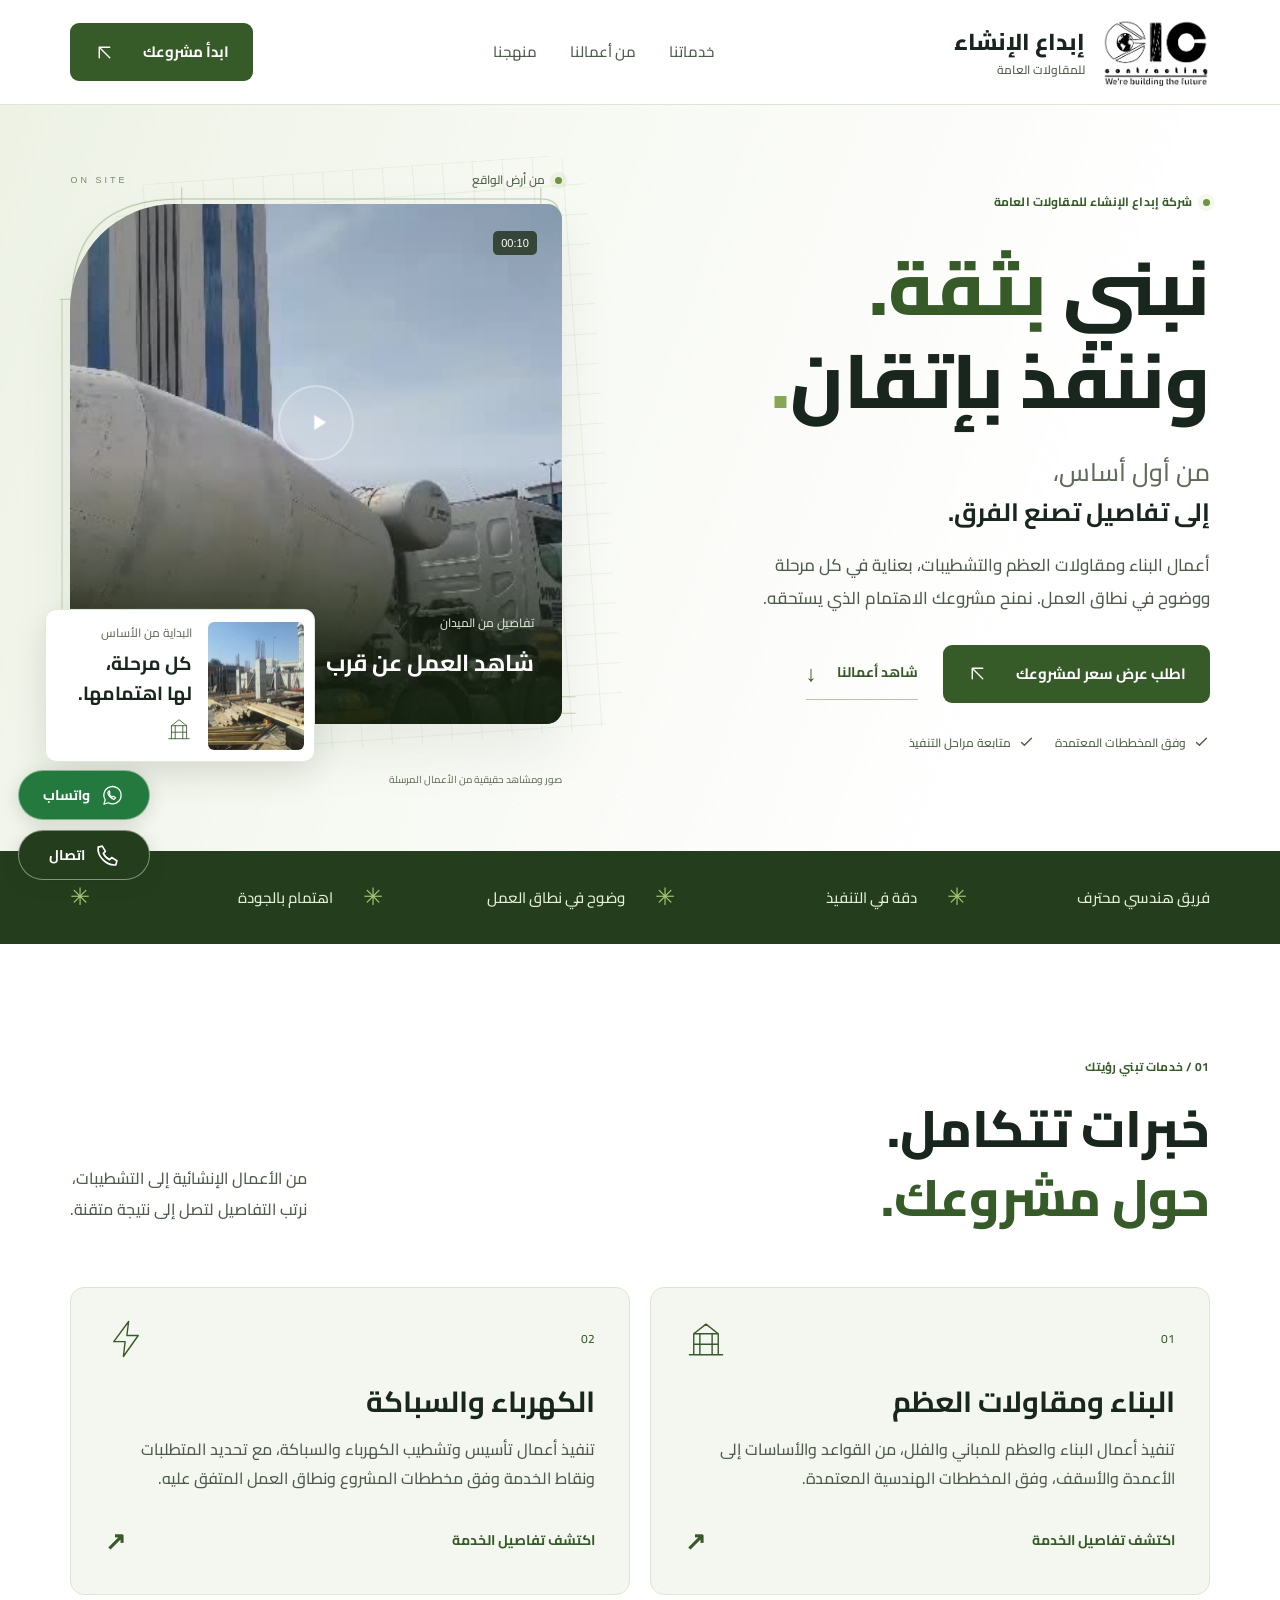
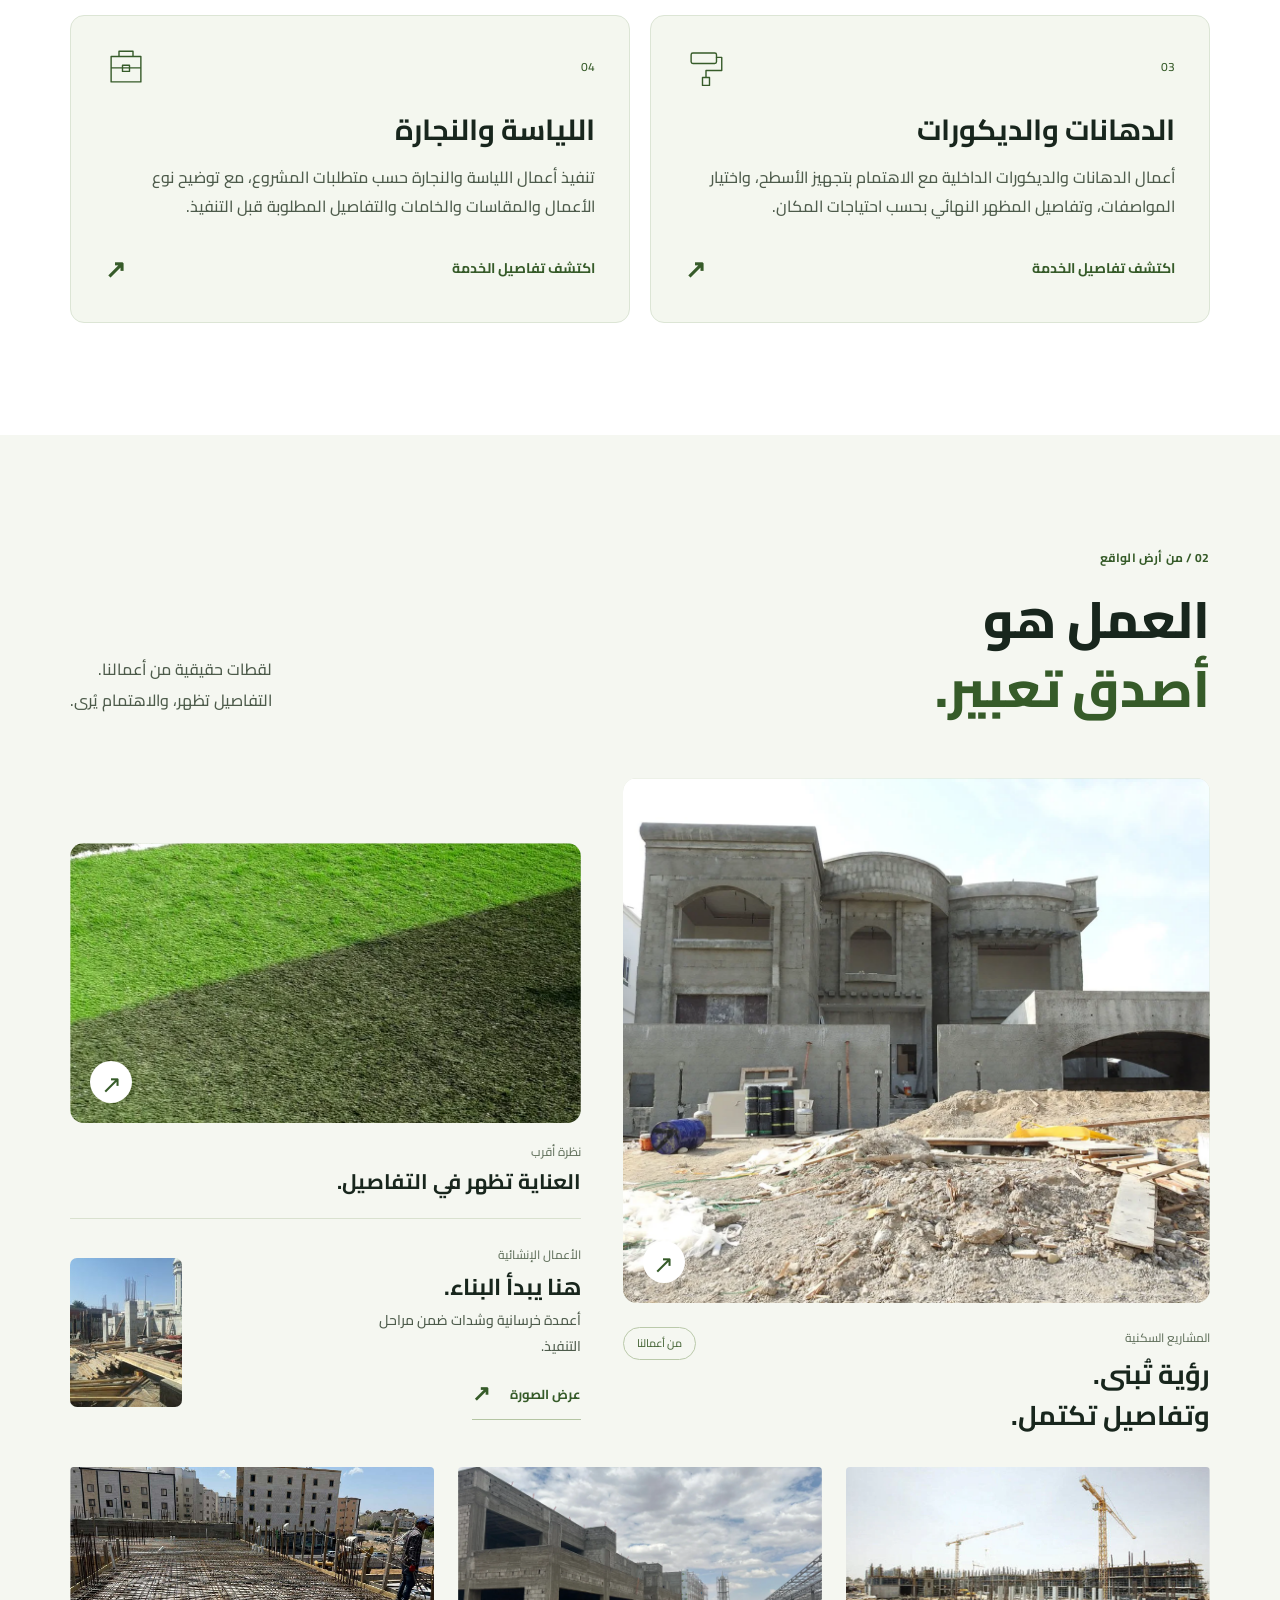
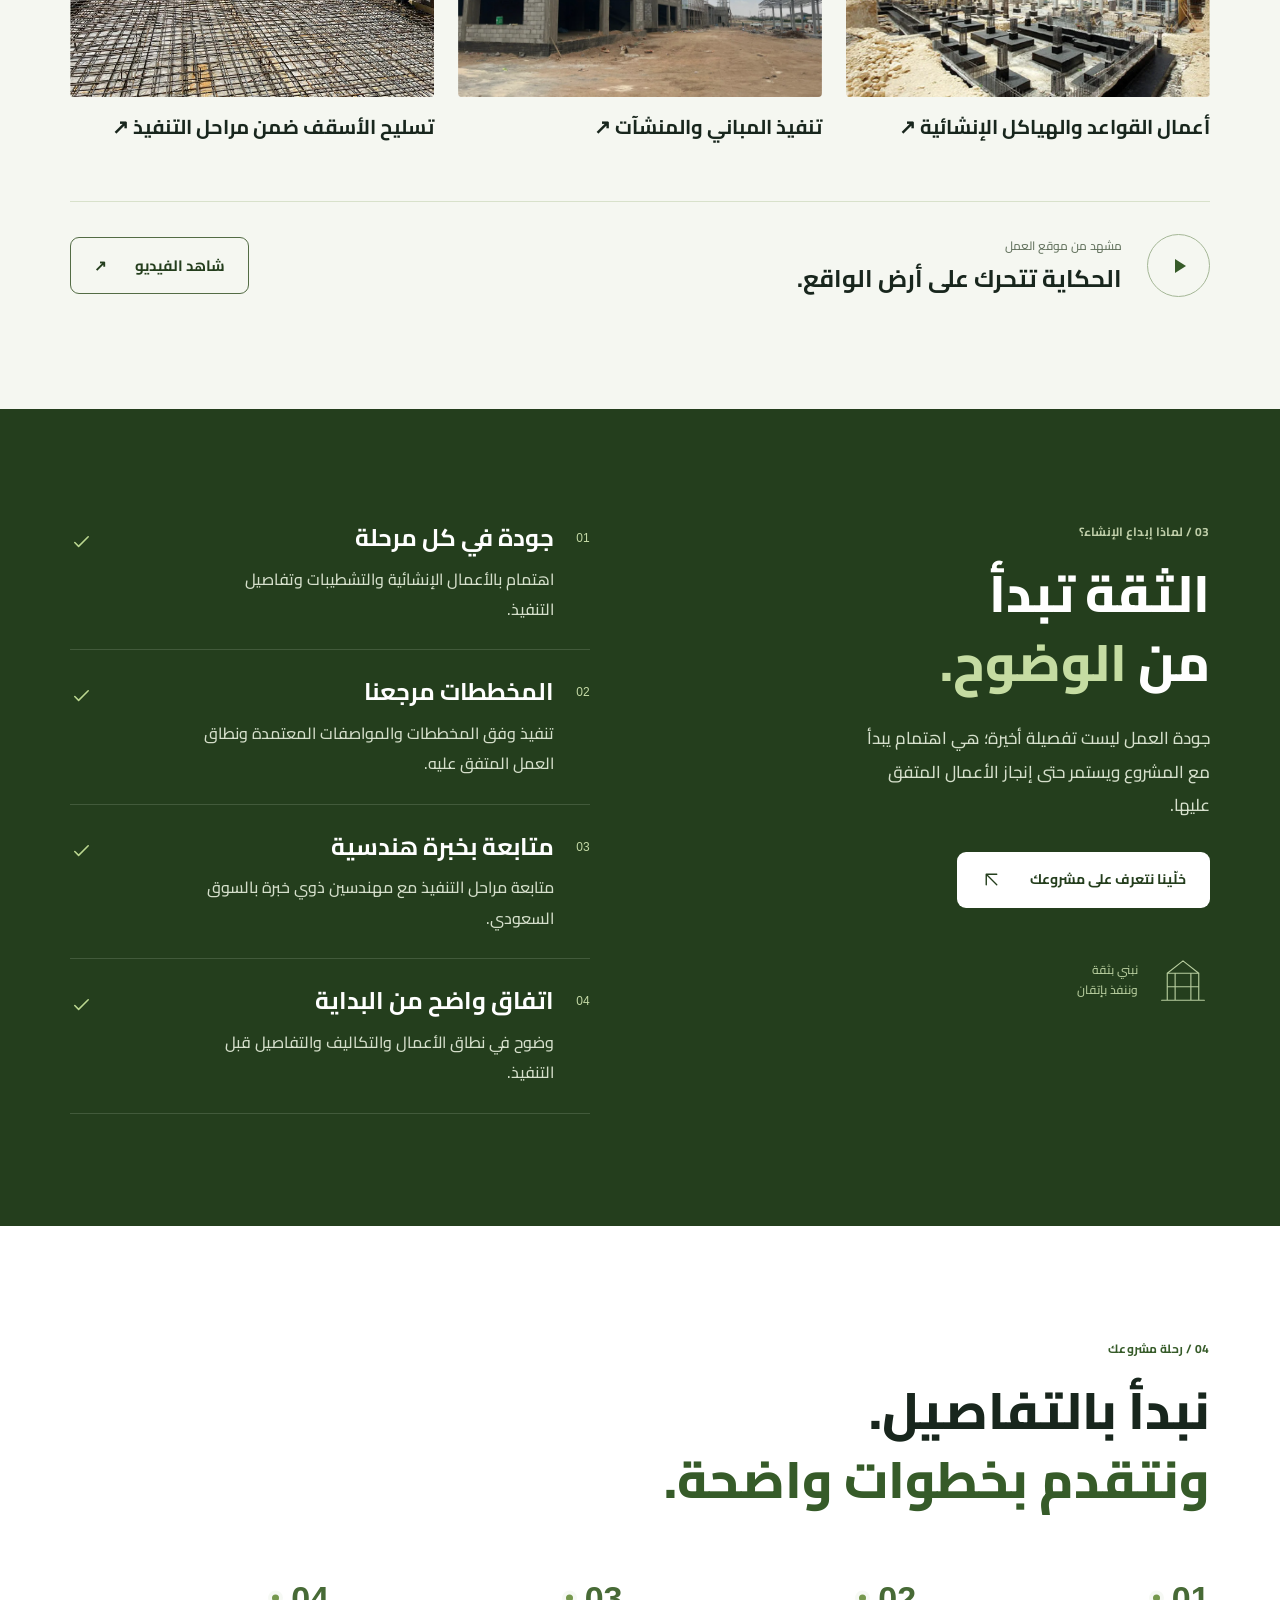
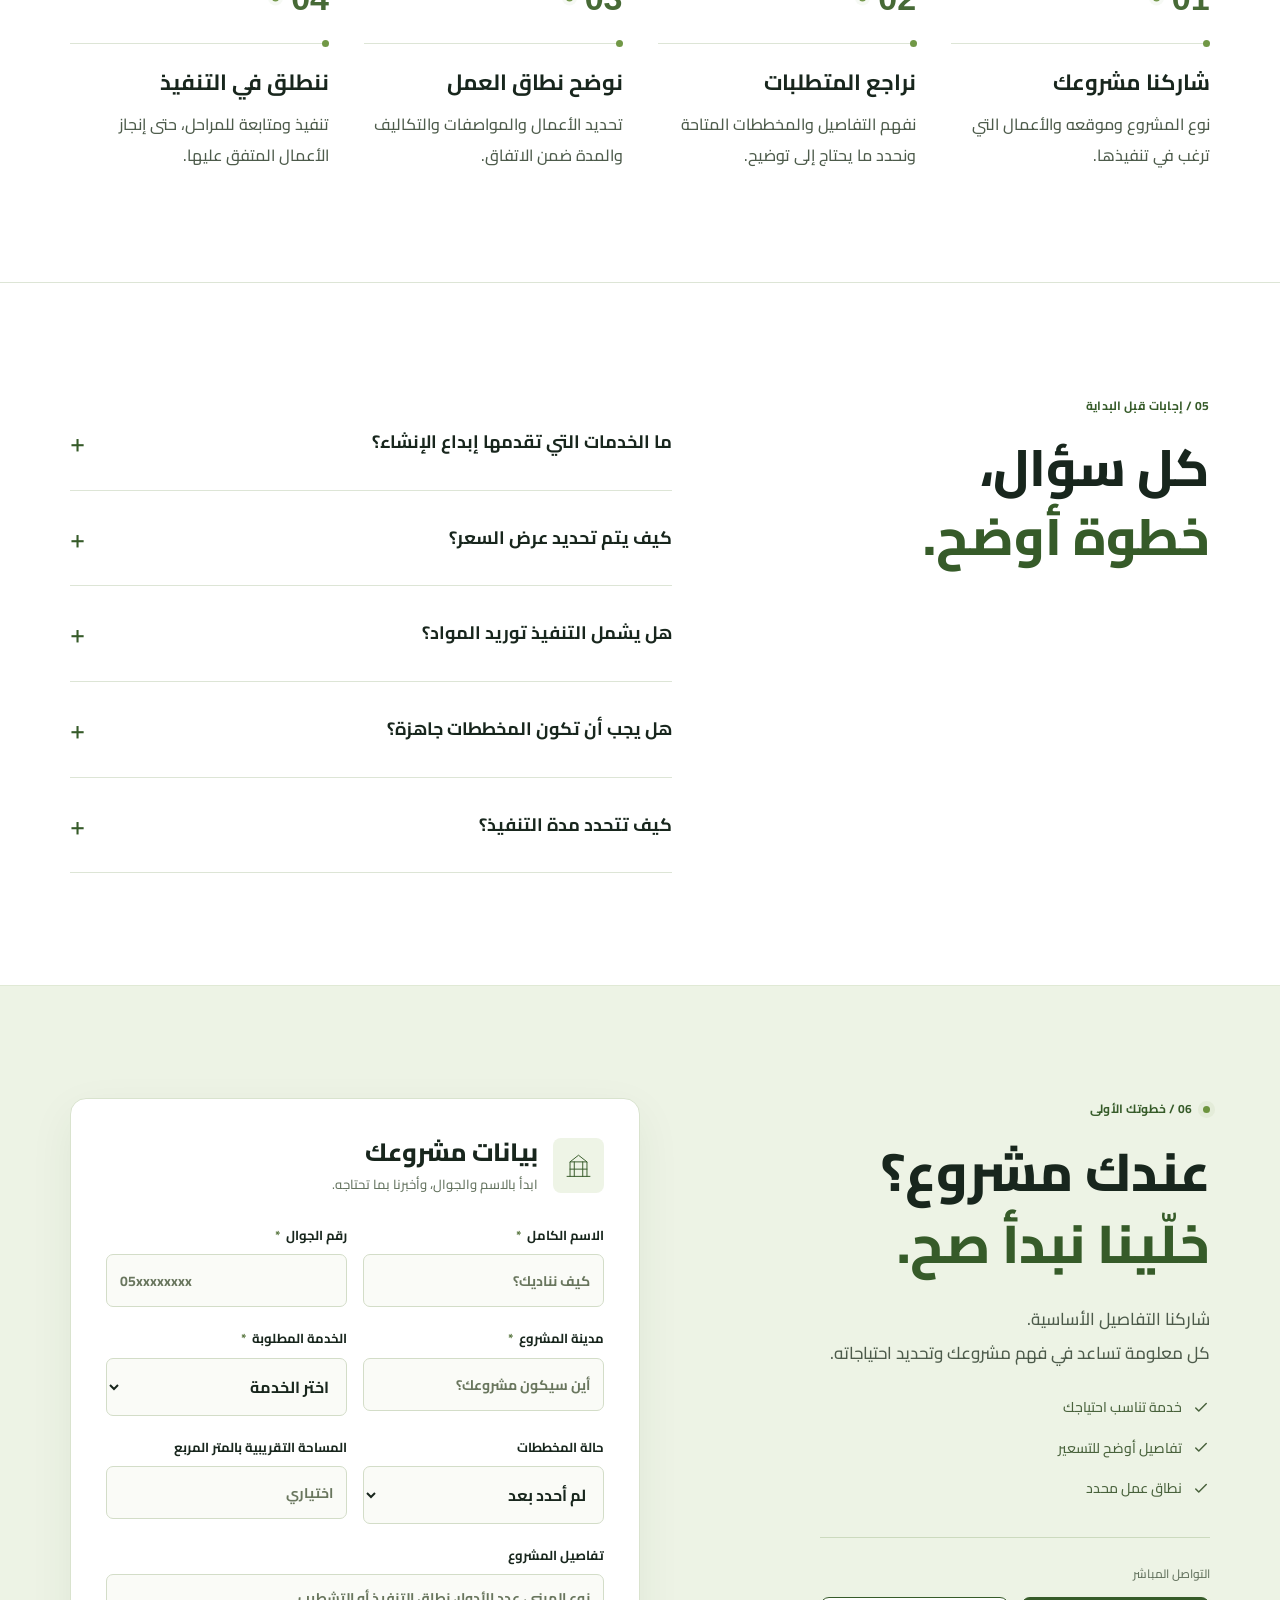
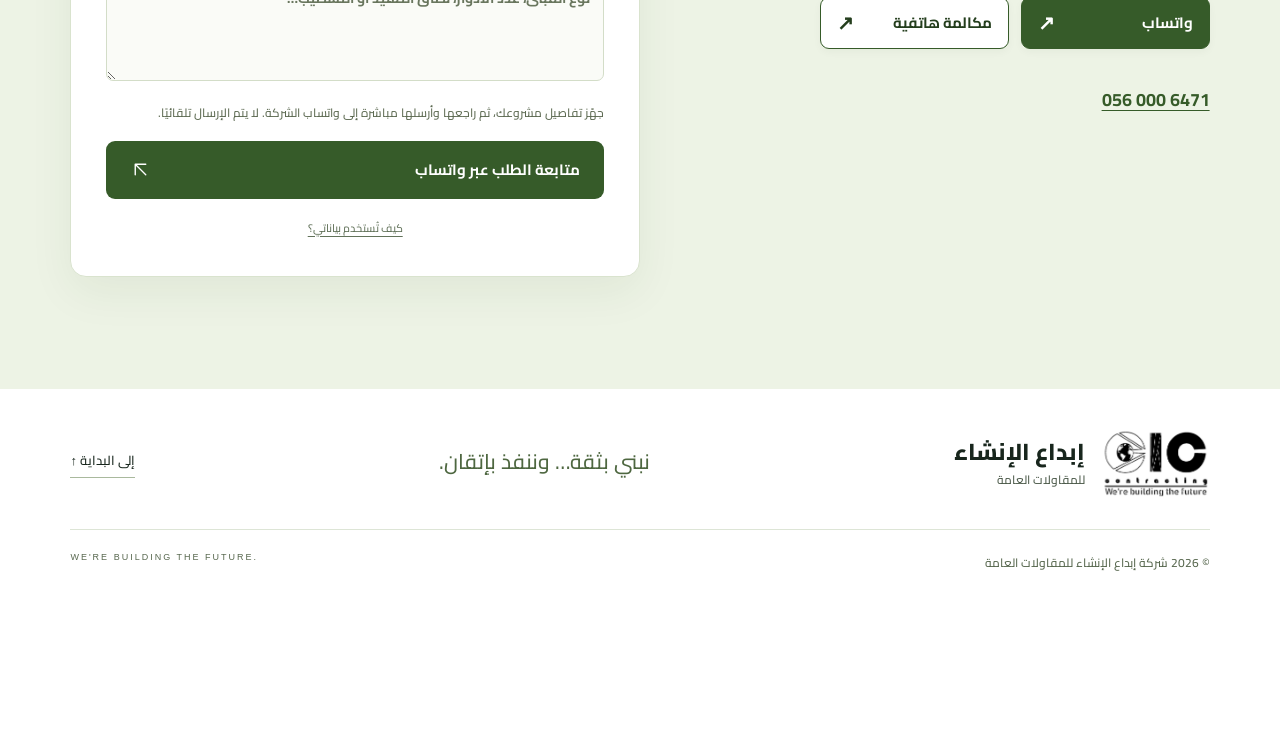
==== commit b63ee4db: "Draft persistent WhatsApp and call controls across all pages" ====
--- a/index.html
+++ b/index.html
@@ -1,4 +1,4 @@
-<!doctype html><html lang="ar" dir="rtl"><head><meta charset="UTF-8"><meta name="viewport" content="width=device-width,initial-scale=1"><meta name="theme-color" content="#365b29"><meta name="description" content="شركة إبداع الإنشاء للمقاولات العامة. أعمال البناء والعظم، الكهرباء والسباكة، الدهانات والديكورات، اللياسة والنجارة. نبني بثقة وننفذ بإتقان."><title>إبداع الإنشاء للمقاولات العامة | نبني بثقة وننفذ بإتقان</title><link rel="icon" type="image/svg+xml" href="favicon.svg"><link rel="stylesheet" href="style.css?v=20261109-cairo"><link rel="stylesheet" href="services.css"><link rel="preload" href="cairo-web.woff2" as="font" type="font/woff2" crossorigin></head><body>
+<!doctype html><html lang="ar" dir="rtl"><head><meta charset="UTF-8"><meta name="viewport" content="width=device-width,initial-scale=1"><meta name="theme-color" content="#365b29"><meta name="description" content="شركة إبداع الإنشاء للمقاولات العامة. أعمال البناء والعظم، الكهرباء والسباكة، الدهانات والديكورات، اللياسة والنجارة. نبني بثقة وننفذ بإتقان."><title>إبداع الإنشاء للمقاولات العامة | نبني بثقة وننفذ بإتقان</title><link rel="icon" type="image/svg+xml" href="favicon.svg"><link rel="stylesheet" href="style.css?v=20261109-cairo"><link rel="stylesheet" href="services.css?v=20261109-contact"><link rel="preload" href="cairo-web.woff2" as="font" type="font/woff2" crossorigin></head><body>
 <a href="#main" class="skip">انتقل إلى المحتوى</a><div class="read-progress" aria-hidden="true"></div>
 <svg class="svg-defs" xmlns="http://www.w3.org/2000/svg" aria-hidden="true"><defs><symbol id="build" viewBox="0 0 48 48"><path d="M5 42h38M10 42V18h28v24M10 18l14-11 14 11M17 18v24M31 18v24M10 30h28"/></symbol><symbol id="bolt" viewBox="0 0 48 48"><path d="M27 4 10 27h13l-2 17 17-24H25l2-16Z"/></symbol><symbol id="paint" viewBox="0 0 48 48"><rect x="7" y="8" width="29" height="12" rx="2"/><path d="M36 13h6v15H24v8M20 36h8v9h-8z"/></symbol><symbol id="tools" viewBox="0 0 48 48"><path d="M7 12h34v29H7zM16 12V6h16v6M7 25h34M20 22h8v7h-8z"/></symbol><symbol id="arrow" viewBox="0 0 24 24"><path d="M18 6H6v12M6 6l12 12"/></symbol><symbol id="check" viewBox="0 0 24 24"><path d="m5 12 4 4L19 6"/></symbol><symbol id="play" viewBox="0 0 24 24"><path d="m9 5 11 7-11 7V5Z"/></symbol></defs></svg>
 <header class="header"><div class="wrap header-inner"><a href="#home" class="brand" aria-label="إبداع الإنشاء الرئيسية"><span class="brand-mark" role="img" aria-label="شعار شركة إبداع الإنشاء"></span><span class="brand-name">إبداع الإنشاء<small>للمقاولات العامة</small></span></a><nav aria-label="التنقل الرئيسي"><a href="#services">خدماتنا</a><a href="#work">من أعمالنا</a><a href="#approach">منهجنا</a></nav><a class="btn btn-green header-cta" href="#request">ابدأ مشروعك <svg><use href="#arrow"/></svg></a></div></header>
@@ -11,7 +11,7 @@
 <section class="faq section"><div class="wrap faq-grid"><div class="reveal"><span class="eyebrow">05 / إجابات قبل البداية</span><h2>كل سؤال،<br><span>خطوة أوضح.</span></h2></div><div class="faq-list"><details><summary>ما الخدمات التي تقدمها إبداع الإنشاء؟ <span>+</span></summary><p>أعمال البناء والتشييد ومقاولات العظم، تأسيس وتشطيب الكهرباء والسباكة، الدهانات والديكورات الداخلية، وأعمال اللياسة والنجارة، بحسب نطاق الاتفاق.</p></details><details><summary>كيف يتم تحديد عرض السعر؟ <span>+</span></summary><p>بعد مراجعة نوع المشروع ومساحته وموقعه والمخططات والمواصفات ونطاق الأعمال المطلوب. تختلف التكلفة وفق هذه التفاصيل.</p></details><details><summary>هل يشمل التنفيذ توريد المواد؟ <span>+</span></summary><p>يتم توضيح مسؤولية توريد المواد والمصنعية في عرض المشروع والاتفاق. يمكنك ذكر النطاق الذي تفضله ضمن تفاصيل الطلب.</p></details><details><summary>هل يجب أن تكون المخططات جاهزة؟ <span>+</span></summary><p>وجود المخططات يساعد في فهم المتطلبات والتسعير. اذكر حالتها في النموذج، وسيتم توضيح المتطلبات المناسبة لمشروعك.</p></details><details><summary>كيف تتحدد مدة التنفيذ؟ <span>+</span></summary><p>تتحدد حسب حجم المشروع ونطاق الأعمال ومتطلبات الموقع، وتُوضح ضمن الاتفاق الخاص بمشروعك.</p></details></div></div></section>
 <section id="request" class="request section"><div class="wrap request-grid"><div class="request-copy"><span class="eyebrow"><span class="status-dot"></span> 06 / خطوتك الأولى</span><h2>عندك مشروع؟<br><span>خلّينا نبدأ صح.</span></h2><p>شاركنا التفاصيل الأساسية.<br>كل معلومة تساعد في فهم مشروعك وتحديد احتياجاته.</p><div class="request-benefits"><span><svg><use href="#check"/></svg> خدمة تناسب احتياجك</span><span><svg><use href="#check"/></svg> تفاصيل أوضح للتسعير</span><span><svg><use href="#check"/></svg> نطاق عمل محدد</span></div><div class="direct-contact"><span class="tiny-label">التواصل المباشر</span><button data-contact="whatsapp">واتساب <span>↗</span></button><button data-contact="phone">مكالمة هاتفية <span>↗</span></button><a class="direct-number" href="tel:+966560006471">056 000 6471</a></div></div><form id="quote-form"><div class="form-heading"><span class="form-icon"><svg><use href="#build"/></svg></span><div><h3>بيانات مشروعك</h3><p>ابدأ بالاسم والجوال، وأخبرنا بما تحتاجه.</p></div></div><div class="form-fields"><label>الاسم الكامل <span>*</span><input name="name" autocomplete="name" placeholder="كيف نناديك؟" required maxlength="100"></label><label>رقم الجوال <span>*</span><input name="phone" type="tel" dir="ltr" inputmode="tel" autocomplete="tel" placeholder="05xxxxxxxx" required maxlength="20"></label><label>مدينة المشروع <span>*</span><input name="city" autocomplete="address-level2" placeholder="أين سيكون مشروعك؟" required maxlength="100"></label><label>الخدمة المطلوبة <span>*</span><select name="service" required id="service-select"><option value="">اختر الخدمة</option><option>البناء ومقاولات العظم</option><option>الكهرباء والسباكة</option><option>الدهانات والديكورات</option><option>اللياسة والنجارة</option><option>أكثر من خدمة</option></select></label><label>حالة المخططات<select name="plans"><option>لم أحدد بعد</option><option>المخططات جاهزة</option><option>قيد الإعداد</option></select></label><label>المساحة التقريبية بالمتر المربع<input name="area" type="number" min="1" max="10000000" placeholder="اختياري"></label><label class="full">تفاصيل المشروع<textarea name="details" rows="3" maxlength="3000" placeholder="نوع المبنى، عدد الأدوار، نطاق التنفيذ أو التشطيب…"></textarea></label></div><p class="form-notice">جهّز تفاصيل مشروعك، ثم راجعها وأرسلها مباشرة إلى واتساب الشركة. لا يتم الإرسال تلقائيًا.</p><button type="submit" class="btn btn-green submit">متابعة الطلب عبر واتساب <svg><use href="#arrow"/></svg></button><div id="form-result" role="status" hidden><strong>تفاصيلك جاهزة. الخطوة التالية على واتساب.</strong><p>اضغط لفتح المحادثة بالتفاصيل، وراجع الرسالة قبل إرسالها إلى الشركة.</p><a class="btn btn-green send-request" id="send-request" target="_blank" rel="noopener noreferrer">افتح واتساب لإرسال الطلب ↗</a><br><button type="button" class="text-link" id="download-request">تنزيل تفاصيل الطلب ↓</button></div><span class="privacy-line"><button type="button" id="privacy-button">كيف تُستخدم بياناتي؟</button></span></form></div></section>
 </main><footer><div class="wrap"><div class="footer-main"><a class="brand" href="#home"><span class="brand-mark" role="img" aria-label="شعار إبداع الإنشاء"></span><span class="brand-name">إبداع الإنشاء<small>للمقاولات العامة</small></span></a><p>نبني بثقة… وننفذ بإتقان.</p><a class="back-top" href="#home">إلى البداية ↑</a></div><div class="footer-bottom"><span>© <span id="year"></span> شركة إبداع الإنشاء للمقاولات العامة</span><span dir="ltr">WE'RE BUILDING THE FUTURE.</span></div></div></footer>
-<div class="mobile-cta"><a class="btn btn-green" href="#request">ابدأ مشروعك <svg><use href="#arrow"/></svg></a><button data-video aria-label="شاهد فيديو موقع العمل"><svg><use href="#play"/></svg> شاهد العمل</button></div>
+
 <dialog id="video-dialog" class="video-dialog"><button class="dialog-close" aria-label="إغلاق الفيديو">×</button><div class="video-heading"><span class="eyebrow">من موقع العمل</span><h3>العمل على أرض الواقع.</h3></div><video id="site-player" controls playsinline preload="none" poster="video-poster.jpg"><source src="site-video.mp4" type="video/mp4">متصفحك لا يدعم الفيديو.</video></dialog>
 <dialog id="photo-dialog" class="photo-dialog"><button class="dialog-close" aria-label="إغلاق الصورة">×</button><img id="full-photo" alt=""><p id="photo-caption"></p></dialog>
-<dialog id="notice-dialog" class="notice-dialog"><button class="dialog-close" aria-label="إغلاق">×</button><span class="eyebrow">إبداع الإنشاء</span><h3 id="notice-title"></h3><p id="notice-text"></p><button class="btn btn-green dialog-close">حسنًا</button></dialog><script src="app.js?v=20261103-motion"></script></body></html>
+<dialog id="notice-dialog" class="notice-dialog"><button class="dialog-close" aria-label="إغلاق">×</button><span class="eyebrow">إبداع الإنشاء</span><h3 id="notice-title"></h3><p id="notice-text"></p><button class="btn btn-green dialog-close">حسنًا</button></dialog><script src="app.js?v=20261103-motion"></script><nav class="floating-contact" aria-label="تواصل سريع مع إبداع الإنشاء"><a class="floating-contact-link floating-whatsapp" href="https://wa.me/966560006471" target="_blank" rel="noopener noreferrer" aria-label="تواصل عبر واتساب — يفتح في نافذة جديدة" title="تواصل عبر واتساب"><svg viewBox="0 0 32 32" aria-hidden="true"><path d="M27 15.7a11 11 0 0 1-16.3 9.6L5 27l1.7-5.6A11 11 0 1 1 27 15.7Z"/><path d="m12 10-2 2c-.6 3 4 8 8 9l2-2-3-2-1.5 1c-1.7-.8-3-2.1-3.8-3.8l1-1.5Z"/></svg><span>واتساب</span></a><a class="floating-contact-link floating-phone" href="tel:+966560006471" aria-label="اتصل بإبداع الإنشاء: 0560006471" title="اتصل بالشركة"><svg viewBox="0 0 24 24" aria-hidden="true"><path d="m7 3 3 5-2 2c1.2 2.7 3.3 4.8 6 6l2-2 5 3-1 4C11 22 2 13 3 4Z"/></svg><span>اتصال</span></a></nav></body></html>
--- a/services.css
+++ b/services.css
@@ -1 +1,4 @@
 .service-cards{display:grid;grid-template-columns:1fr 1fr;gap:20px}.service-card{display:flex;flex-direction:column;position:relative;padding:30px 34px;background:#f4f7ef;border:1px solid #dce5d5;border-radius:14px;overflow:hidden;transition:background .25s,transform .25s,color .25s}.service-card-top{display:flex;justify-content:space-between;align-items:center;color:var(--green);font-size:12px}.service-card-top svg{width:42px;height:42px}.service-card h3{font-size:29px;margin:22px 0 12px}.service-card p{color:var(--text);font-size:16px;max-width:470px}.service-card-link{display:flex;justify-content:space-between;align-items:center;margin-top:auto;padding-top:24px;font-size:14px;font-weight:700;color:var(--green)}.service-card-link span{font-size:25px}.service-card:hover{background:#e8efdf;transform:translateY(-4px)}.service-card:active{transform:translateY(0)}.service-page h1{font-size:clamp(48px,5.5vw,78px);line-height:1.3;margin:25px 0}.service-hero{background:linear-gradient(120deg,#edf3e5,#fff 75%);padding:32px 0 72px}.breadcrumbs{display:flex;flex-wrap:wrap;gap:12px;font-size:13px;color:var(--text);margin-bottom:55px}.breadcrumbs a{text-decoration:underline;text-underline-offset:4px}.service-hero-grid{display:grid;grid-template-columns:1.2fr 1fr;gap:70px;align-items:center}.service-lead{font-size:19px;color:var(--text);max-width:600px;margin-bottom:28px}.scope-jump{display:block;font-size:14px;margin-top:20px;color:var(--green)}.service-blueprint{min-height:420px;position:relative;display:grid;place-items:center;border:1px solid #b6c7a6;border-radius:100px 8px 8px 8px;background:repeating-linear-gradient(0deg,transparent 0 39px,#365b290b 39px 40px),repeating-linear-gradient(90deg,transparent 0 39px,#365b290b 39px 40px),#eaf1e2;overflow:hidden}.service-blueprint>svg{width:210px;height:210px;stroke-width:.65;color:var(--green);filter:drop-shadow(12px 12px 0 #365b2910)}.blueprint-number{position:absolute;left:22px;top:2px;font-size:95px;font-weight:800;color:#365b2914}.blueprint-caption{position:absolute;bottom:23px;right:26px;color:var(--green);font-size:12px}.service-blueprint i{position:absolute;inset:20px;border:1px solid #365b2920;border-radius:80px 0 0 0;pointer-events:none}.scope-rows{margin-top:40px;border-top:1px solid var(--line)}.scope-row{display:grid;grid-template-columns:50px 1fr 1.5fr;align-items:start;gap:25px;padding:30px 0;border-bottom:1px solid var(--line)}.scope-row>span{font-size:12px;color:var(--green);padding-top:8px}.scope-row h3{font-size:27px}.scope-row p,.scope-note{color:var(--text)}.scope-note{font-size:14px;max-width:740px;margin-top:25px}.service-process{background:var(--green-dark);color:white}.service-process .eyebrow{color:#c4d8a6}.process-cards{display:grid;grid-template-columns:repeat(4,1fr);gap:35px;margin-top:45px}.process-cards article{border-top:1px solid #ffffff40;padding-top:20px}.process-cards article>span{font-size:12px;color:#bdcfac}.process-cards h3{font-size:24px;margin:18px 0 12px}.process-cards p{font-size:16px;color:#d4dfcd}.service-info-grid{display:grid;grid-template-columns:1fr 1fr;gap:80px}.service-needs{padding-right:22px;margin:26px 0 16px;color:var(--green);line-height:2.2}.service-info-grid>div>p{color:var(--text);font-size:14px}.service-faq>h3{font-size:26px;margin-bottom:22px}.service-phone{display:inline-flex;flex-wrap:wrap;align-items:center;gap:16px;border-bottom:1px solid var(--green);padding:12px 0;margin-top:25px;color:var(--green)}.other-services nav{display:grid;grid-template-columns:repeat(3,1fr);gap:20px;margin-top:35px}.other-services nav a{display:flex;align-items:center;justify-content:space-between;gap:15px;padding:24px;border-top:1px solid var(--green);background:var(--light);transition:background .2s}.other-services nav a:hover{background:#e6efdc}.service-page .privacy-line p{margin:16px 0 0;font-size:13px;color:var(--text)}.service-page footer{padding-bottom:35px}.service-page .skip{position:absolute}.motion-ready-item{opacity:0;transform:translateY(18px);transition:opacity .55s,transform .55s}.motion-ready-item.is-visible{opacity:1;transform:none}@media(prefers-reduced-motion:no-preference){.service-blueprint>svg{stroke-dasharray:240;animation:blueprint-draw 1.8s ease-out both}.service-blueprint i{animation:arrive .8s ease-out both}.service-hero h1{animation:arrive .6s ease-out both}@keyframes blueprint-draw{from{stroke-dashoffset:240;opacity:.1}to{stroke-dashoffset:0;opacity:1}}}@media(max-width:760px){.service-cards{gap:12px}.service-card{padding:20px 16px}.service-card h3{font-size:21px;margin:18px 0 10px}.service-card p{font-size:14px}.service-card-top svg{width:31px;height:31px}.service-card-link{font-size:12px;gap:8px;padding-top:16px}.service-hero{padding:25px 0 45px}.breadcrumbs{margin-bottom:32px;font-size:12px;gap:8px}.service-hero-grid{grid-template-columns:1fr;gap:32px}.service-page h1{font-size:clamp(42px,10.5vw,68px)}.service-lead{font-size:17px}.service-blueprint{min-height:255px;border-top-left-radius:65px}.service-blueprint>svg{width:145px;height:145px}.blueprint-number{font-size:75px}.scope-row{grid-template-columns:25px 1fr;gap:12px;padding:25px 0}.scope-row h3{font-size:24px}.scope-row p{grid-column:2;font-size:16px}.process-cards{grid-template-columns:1fr 1fr;gap:30px 22px}.process-cards h3{font-size:21px}.service-info-grid{grid-template-columns:1fr;gap:40px}.other-services nav{grid-template-columns:1fr;gap:12px}.other-services nav a{padding:20px}.service-page .header-cta{white-space:nowrap}.service-page footer{padding-bottom:35px}}@media(max-width:360px){.service-cards{grid-template-columns:1fr}.service-card h3{font-size:24px}}@media(prefers-reduced-motion:reduce){.motion-ready-item{opacity:1;transform:none;transition:none}.service-card,.other-services nav a{transition:none}.service-card:hover{transform:none}}
+
+/* Shared, native links work without JavaScript on every service page. */
+.floating-contact{position:fixed;inset-inline-end:auto;left:max(18px,env(safe-area-inset-left));bottom:calc(20px + env(safe-area-inset-bottom));z-index:35;display:flex;flex-direction:column;gap:10px;isolation:isolate}.floating-contact-link{display:flex;align-items:center;justify-content:center;gap:10px;min-width:132px;min-height:50px;padding:11px 17px;border:1px solid #ffffff70;border-radius:30px;font-size:14px;font-weight:700;line-height:1.5;box-shadow:0 4px 18px #18261d26;transition:transform .2s,box-shadow .2s,background .2s}.floating-contact-link svg{width:25px;height:25px;stroke-width:1.6}.floating-whatsapp{background:#247a3e;color:#fff}.floating-phone{background:var(--green-dark);color:#fff}.floating-contact-link:hover{transform:translateY(-3px);box-shadow:0 7px 22px #18261d38;background:#193b23}.floating-contact-link:active{transform:scale(.96)}.floating-contact-link:focus-visible{outline:3px solid #fff;outline-offset:3px;box-shadow:0 0 0 6px var(--green-dark)}body footer{padding-bottom:155px}@media(max-width:760px){.floating-contact{left:max(12px,env(safe-area-inset-left));bottom:calc(14px + env(safe-area-inset-bottom));gap:9px}.floating-contact-link{min-width:0;width:50px;height:50px;min-height:50px;padding:12px;border-radius:50%}.floating-contact-link span{position:absolute;width:1px;height:1px;padding:0;margin:-1px;overflow:hidden;clip-path:inset(50%);white-space:nowrap;border:0}.floating-contact-link svg{width:25px;height:25px}body footer{padding-bottom:150px}}@media(prefers-reduced-motion:reduce){.floating-contact-link{transition:none}.floating-contact-link:hover,.floating-contact-link:active{transform:none}}
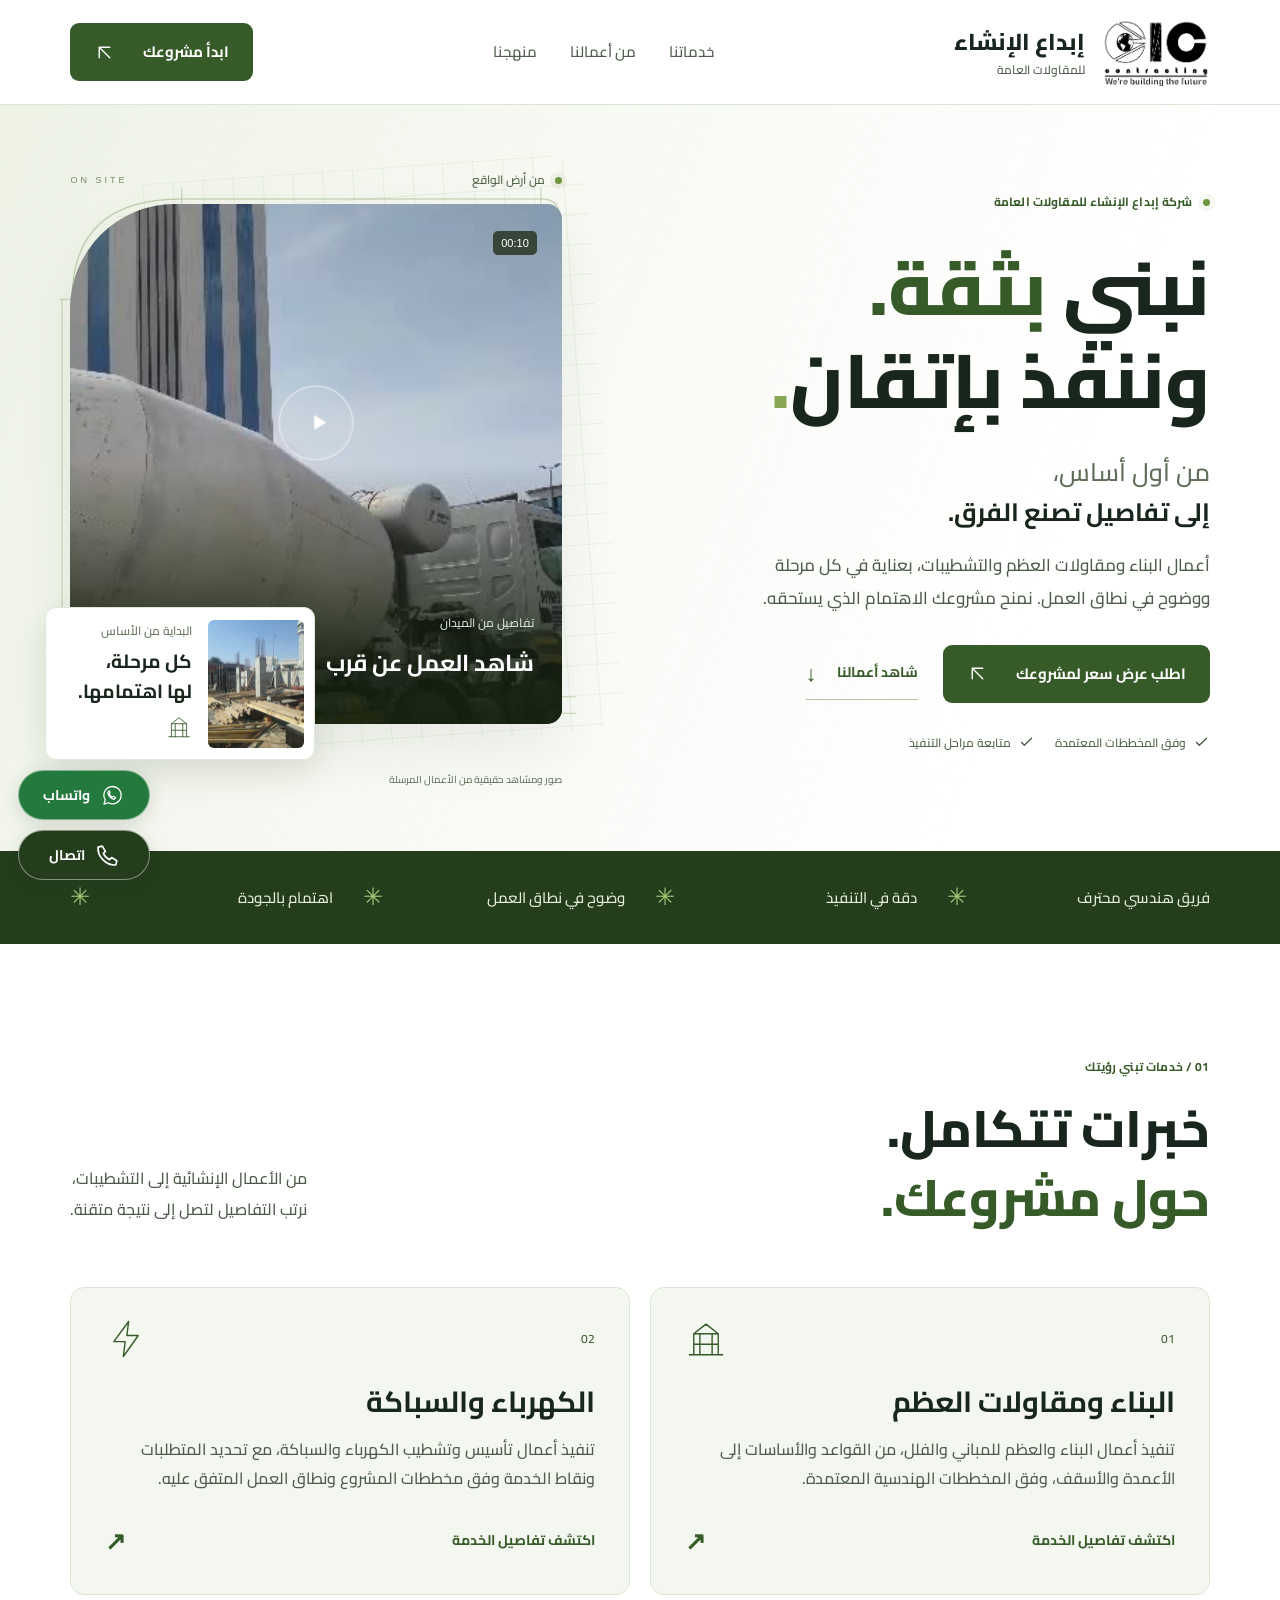
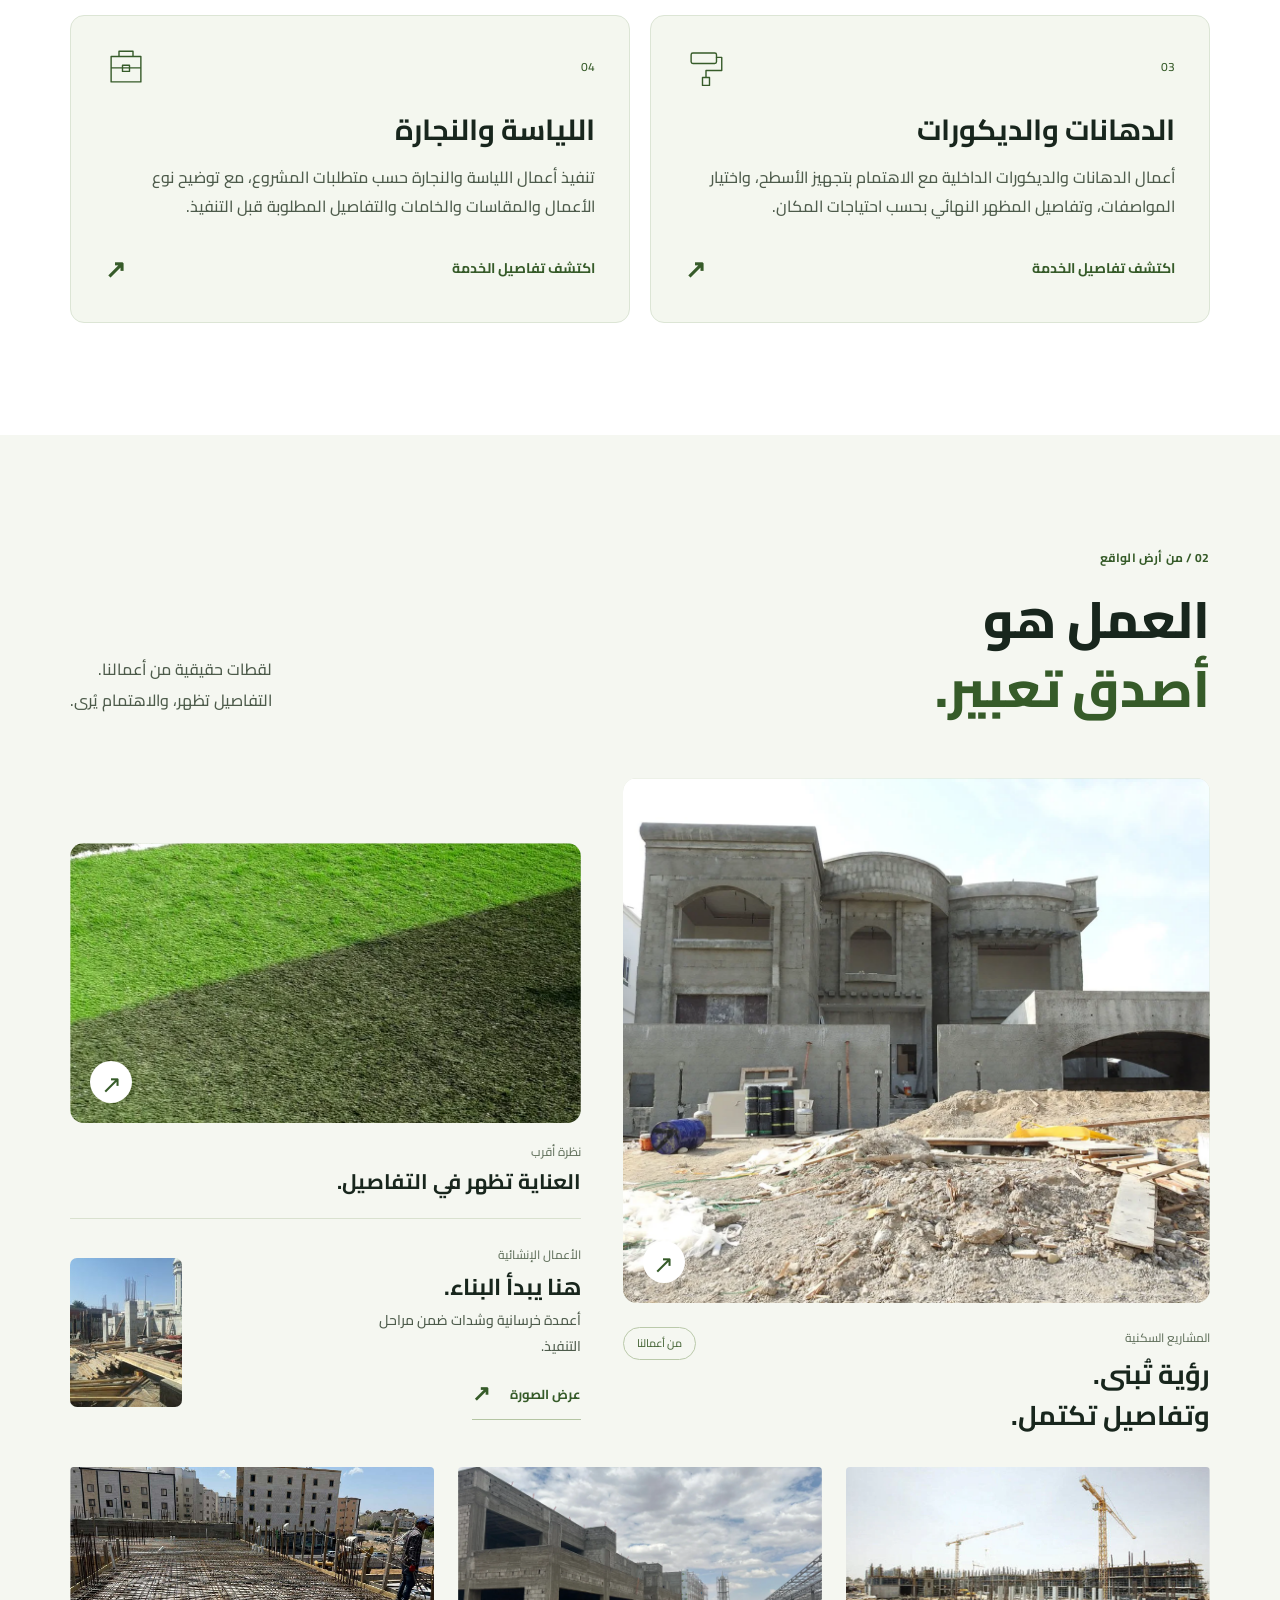
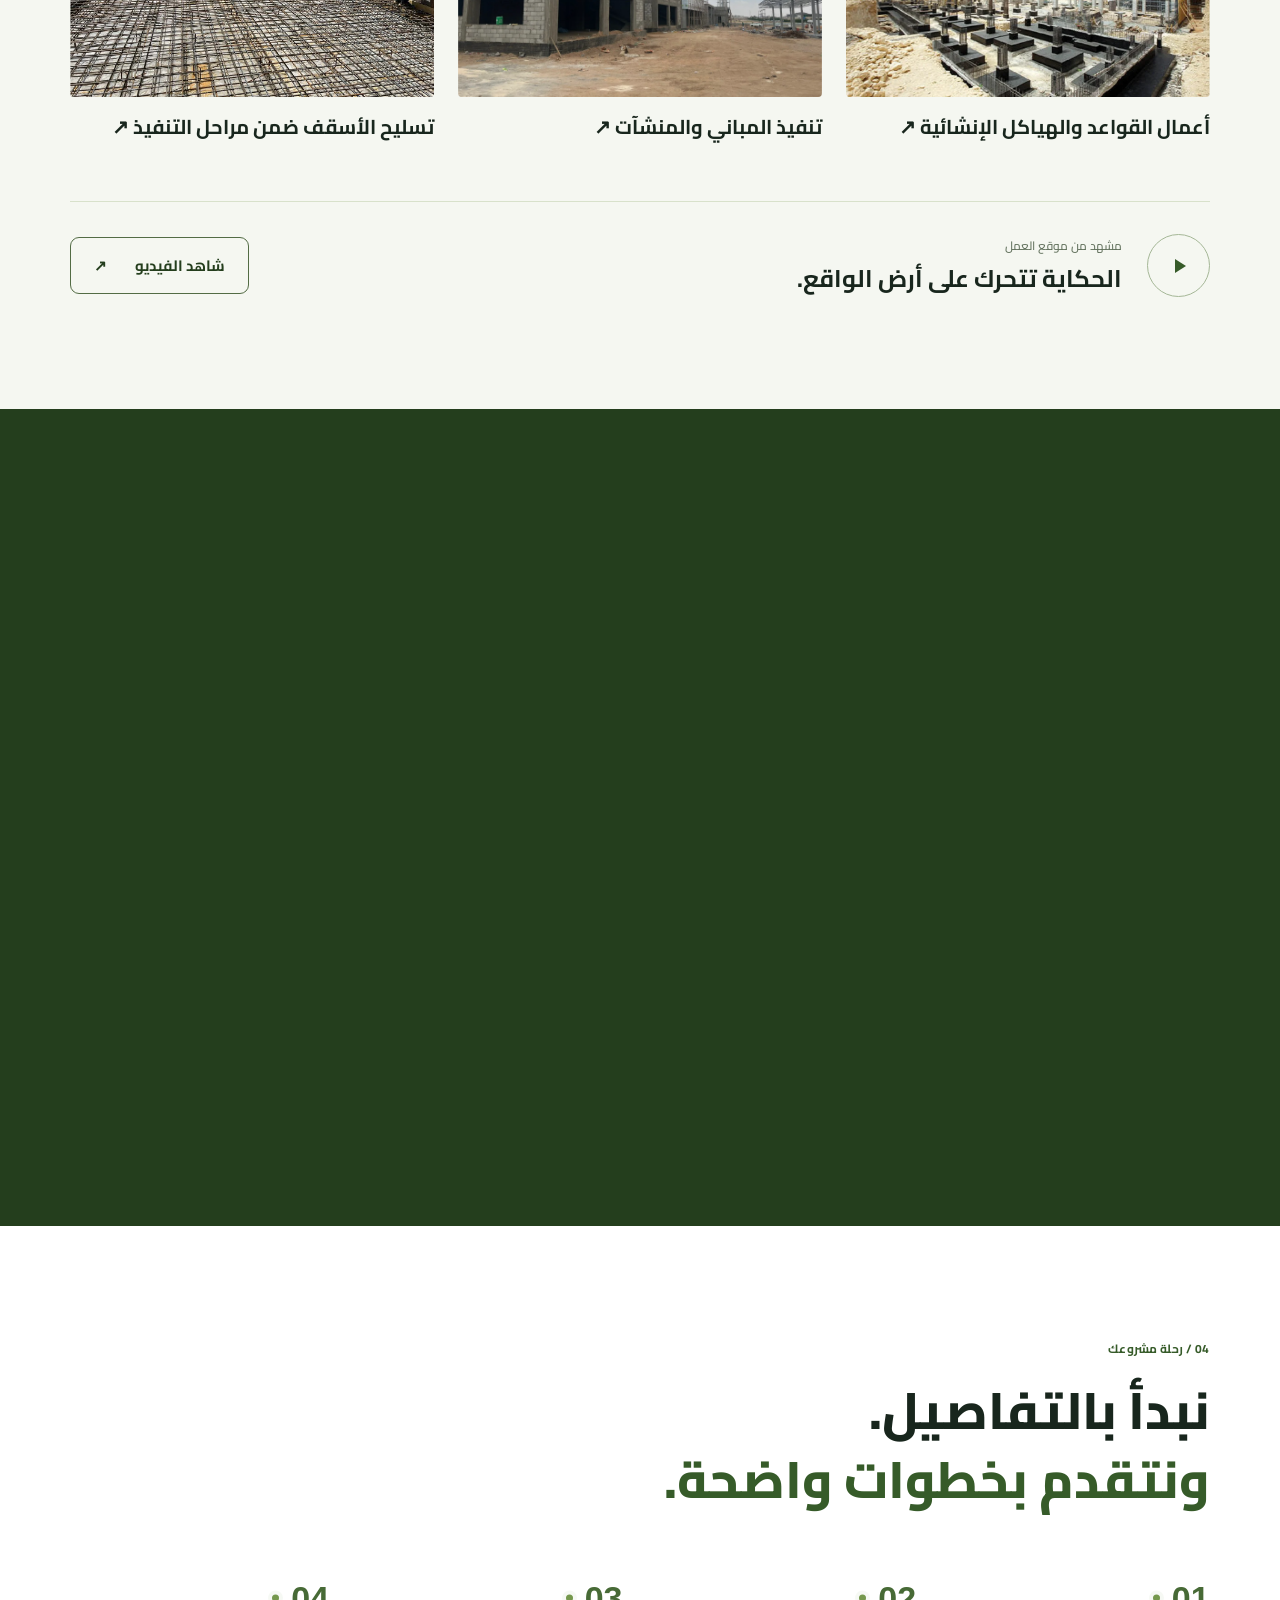
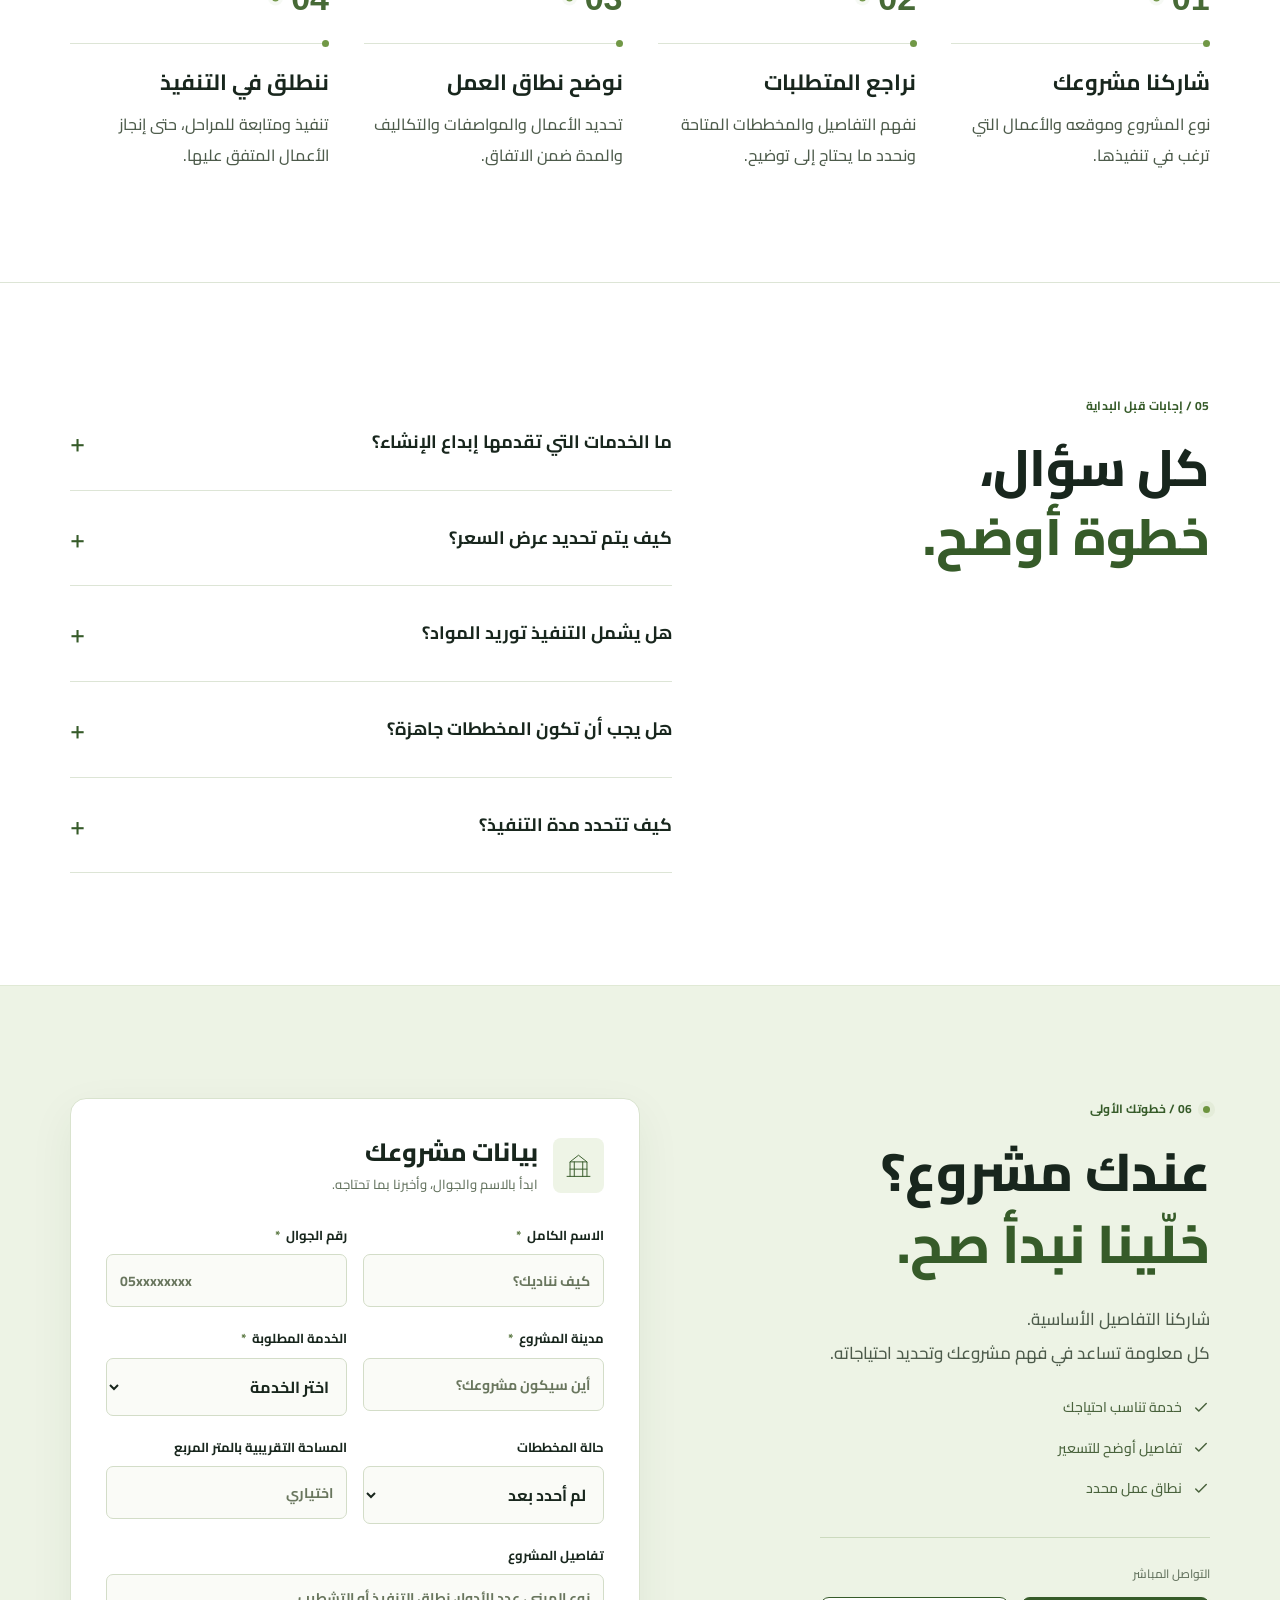
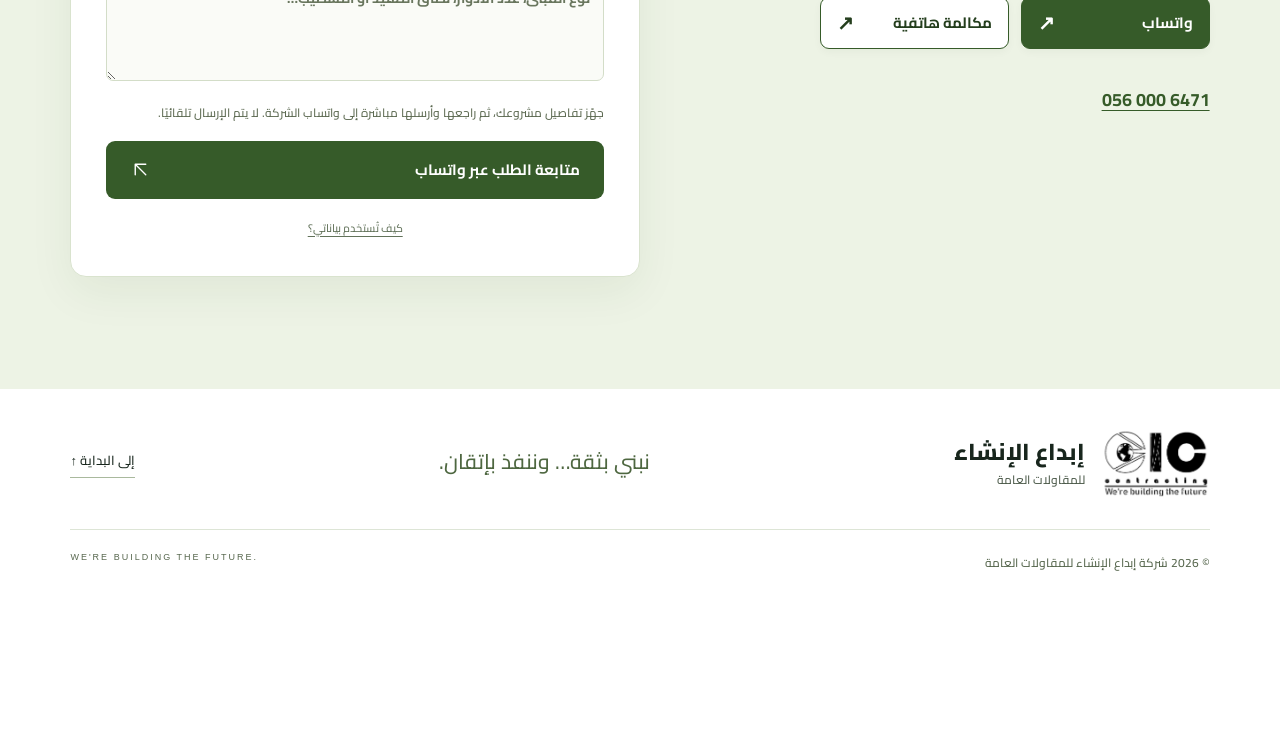
==== commit 62989600: "Add a gentle Saudi Arabic WhatsApp invitation once per session" ====
--- a/index.html
+++ b/index.html
@@ -1,4 +1,4 @@
-<!doctype html><html lang="ar" dir="rtl"><head><meta charset="UTF-8"><meta name="viewport" content="width=device-width,initial-scale=1"><meta name="theme-color" content="#365b29"><meta name="description" content="شركة إبداع الإنشاء للمقاولات العامة. أعمال البناء والعظم، الكهرباء والسباكة، الدهانات والديكورات، اللياسة والنجارة. نبني بثقة وننفذ بإتقان."><title>إبداع الإنشاء للمقاولات العامة | نبني بثقة وننفذ بإتقان</title><link rel="icon" type="image/svg+xml" href="favicon.svg"><link rel="stylesheet" href="style.css?v=20261109-cairo"><link rel="stylesheet" href="services.css?v=20261109-contact"><link rel="preload" href="cairo-web.woff2" as="font" type="font/woff2" crossorigin></head><body>
+<!doctype html><html lang="ar" dir="rtl"><head><meta charset="UTF-8"><meta name="viewport" content="width=device-width,initial-scale=1"><meta name="theme-color" content="#365b29"><meta name="description" content="شركة إبداع الإنشاء للمقاولات العامة. أعمال البناء والعظم، الكهرباء والسباكة، الدهانات والديكورات، اللياسة والنجارة. نبني بثقة وننفذ بإتقان."><title>إبداع الإنشاء للمقاولات العامة | نبني بثقة وننفذ بإتقان</title><link rel="icon" type="image/svg+xml" href="favicon.svg"><link rel="stylesheet" href="style.css?v=20261109-cairo"><link rel="stylesheet" href="services.css?v=20261109-greeting"><link rel="preload" href="cairo-web.woff2" as="font" type="font/woff2" crossorigin></head><body>
 <a href="#main" class="skip">انتقل إلى المحتوى</a><div class="read-progress" aria-hidden="true"></div>
 <svg class="svg-defs" xmlns="http://www.w3.org/2000/svg" aria-hidden="true"><defs><symbol id="build" viewBox="0 0 48 48"><path d="M5 42h38M10 42V18h28v24M10 18l14-11 14 11M17 18v24M31 18v24M10 30h28"/></symbol><symbol id="bolt" viewBox="0 0 48 48"><path d="M27 4 10 27h13l-2 17 17-24H25l2-16Z"/></symbol><symbol id="paint" viewBox="0 0 48 48"><rect x="7" y="8" width="29" height="12" rx="2"/><path d="M36 13h6v15H24v8M20 36h8v9h-8z"/></symbol><symbol id="tools" viewBox="0 0 48 48"><path d="M7 12h34v29H7zM16 12V6h16v6M7 25h34M20 22h8v7h-8z"/></symbol><symbol id="arrow" viewBox="0 0 24 24"><path d="M18 6H6v12M6 6l12 12"/></symbol><symbol id="check" viewBox="0 0 24 24"><path d="m5 12 4 4L19 6"/></symbol><symbol id="play" viewBox="0 0 24 24"><path d="m9 5 11 7-11 7V5Z"/></symbol></defs></svg>
 <header class="header"><div class="wrap header-inner"><a href="#home" class="brand" aria-label="إبداع الإنشاء الرئيسية"><span class="brand-mark" role="img" aria-label="شعار شركة إبداع الإنشاء"></span><span class="brand-name">إبداع الإنشاء<small>للمقاولات العامة</small></span></a><nav aria-label="التنقل الرئيسي"><a href="#services">خدماتنا</a><a href="#work">من أعمالنا</a><a href="#approach">منهجنا</a></nav><a class="btn btn-green header-cta" href="#request">ابدأ مشروعك <svg><use href="#arrow"/></svg></a></div></header>
@@ -14,4 +14,4 @@
 
 <dialog id="video-dialog" class="video-dialog"><button class="dialog-close" aria-label="إغلاق الفيديو">×</button><div class="video-heading"><span class="eyebrow">من موقع العمل</span><h3>العمل على أرض الواقع.</h3></div><video id="site-player" controls playsinline preload="none" poster="video-poster.jpg"><source src="site-video.mp4" type="video/mp4">متصفحك لا يدعم الفيديو.</video></dialog>
 <dialog id="photo-dialog" class="photo-dialog"><button class="dialog-close" aria-label="إغلاق الصورة">×</button><img id="full-photo" alt=""><p id="photo-caption"></p></dialog>
-<dialog id="notice-dialog" class="notice-dialog"><button class="dialog-close" aria-label="إغلاق">×</button><span class="eyebrow">إبداع الإنشاء</span><h3 id="notice-title"></h3><p id="notice-text"></p><button class="btn btn-green dialog-close">حسنًا</button></dialog><script src="app.js?v=20261103-motion"></script><nav class="floating-contact" aria-label="تواصل سريع مع إبداع الإنشاء"><a class="floating-contact-link floating-whatsapp" href="https://wa.me/966560006471" target="_blank" rel="noopener noreferrer" aria-label="تواصل عبر واتساب — يفتح في نافذة جديدة" title="تواصل عبر واتساب"><svg viewBox="0 0 32 32" aria-hidden="true"><path d="M27 15.7a11 11 0 0 1-16.3 9.6L5 27l1.7-5.6A11 11 0 1 1 27 15.7Z"/><path d="m12 10-2 2c-.6 3 4 8 8 9l2-2-3-2-1.5 1c-1.7-.8-3-2.1-3.8-3.8l1-1.5Z"/></svg><span>واتساب</span></a><a class="floating-contact-link floating-phone" href="tel:+966560006471" aria-label="اتصل بإبداع الإنشاء: 0560006471" title="اتصل بالشركة"><svg viewBox="0 0 24 24" aria-hidden="true"><path d="m7 3 3 5-2 2c1.2 2.7 3.3 4.8 6 6l2-2 5 3-1 4C11 22 2 13 3 4Z"/></svg><span>اتصال</span></a></nav></body></html>
+<dialog id="notice-dialog" class="notice-dialog"><button class="dialog-close" aria-label="إغلاق">×</button><span class="eyebrow">إبداع الإنشاء</span><h3 id="notice-title"></h3><p id="notice-text"></p><button class="btn btn-green dialog-close">حسنًا</button></dialog><script src="app.js?v=20261103-motion"></script><nav class="floating-contact" aria-label="تواصل سريع مع إبداع الإنشاء"><a class="floating-contact-link floating-whatsapp" href="https://wa.me/966560006471" target="_blank" rel="noopener noreferrer" aria-label="تواصل عبر واتساب — يفتح في نافذة جديدة" title="تواصل عبر واتساب"><svg viewBox="0 0 32 32" aria-hidden="true"><path d="M27 15.7a11 11 0 0 1-16.3 9.6L5 27l1.7-5.6A11 11 0 1 1 27 15.7Z"/><path d="m12 10-2 2c-.6 3 4 8 8 9l2-2-3-2-1.5 1c-1.7-.8-3-2.1-3.8-3.8l1-1.5Z"/></svg><span>واتساب</span></a><a class="floating-contact-link floating-phone" href="tel:+966560006471" aria-label="اتصل بإبداع الإنشاء: 0560006471" title="اتصل بالشركة"><svg viewBox="0 0 24 24" aria-hidden="true"><path d="m7 3 3 5-2 2c1.2 2.7 3.3 4.8 6 6l2-2 5 3-1 4C11 22 2 13 3 4Z"/></svg><span>اتصال</span></a></nav><script src="contact-greeting.js" defer></script></body></html>
--- a/services.css
+++ b/services.css
@@ -2,3 +2,5 @@
 
 /* Shared, native links work without JavaScript on every service page. */
 .floating-contact{position:fixed;inset-inline-end:auto;left:max(18px,env(safe-area-inset-left));bottom:calc(20px + env(safe-area-inset-bottom));z-index:35;display:flex;flex-direction:column;gap:10px;isolation:isolate}.floating-contact-link{display:flex;align-items:center;justify-content:center;gap:10px;min-width:132px;min-height:50px;padding:11px 17px;border:1px solid #ffffff70;border-radius:30px;font-size:14px;font-weight:700;line-height:1.5;box-shadow:0 4px 18px #18261d26;transition:transform .2s,box-shadow .2s,background .2s}.floating-contact-link svg{width:25px;height:25px;stroke-width:1.6}.floating-whatsapp{background:#247a3e;color:#fff}.floating-phone{background:var(--green-dark);color:#fff}.floating-contact-link:hover{transform:translateY(-3px);box-shadow:0 7px 22px #18261d38;background:#193b23}.floating-contact-link:active{transform:scale(.96)}.floating-contact-link:focus-visible{outline:3px solid #fff;outline-offset:3px;box-shadow:0 0 0 6px var(--green-dark)}body footer{padding-bottom:155px}@media(max-width:760px){.floating-contact{left:max(12px,env(safe-area-inset-left));bottom:calc(14px + env(safe-area-inset-bottom));gap:9px}.floating-contact-link{min-width:0;width:50px;height:50px;min-height:50px;padding:12px;border-radius:50%}.floating-contact-link span{position:absolute;width:1px;height:1px;padding:0;margin:-1px;overflow:hidden;clip-path:inset(50%);white-space:nowrap;border:0}.floating-contact-link svg{width:25px;height:25px}body footer{padding-bottom:150px}}@media(prefers-reduced-motion:reduce){.floating-contact-link{transition:none}.floating-contact-link:hover,.floating-contact-link:active{transform:none}}
+/* Invitation belongs to the existing contact controls, never a blocking overlay. */
+.contact-greeting{position:absolute;left:0;bottom:calc(100% + 14px);width:min(275px,calc(100vw - 32px));padding:20px 18px 16px;background:#fff;color:var(--ink);border:1px solid #d3dfc8;border-radius:16px 16px 16px 4px;box-shadow:0 10px 35px #18261d24;line-height:1.85;text-align:right;animation:greeting-in .35s ease-out both}.contact-greeting[hidden]{display:none}.contact-greeting strong{display:block;font-size:16px;padding-left:25px}.contact-greeting p{font-size:14px;margin:7px 0 10px;color:var(--text)}.contact-greeting>a{display:inline-flex;align-items:center;min-height:44px;font-size:13px;font-weight:700;color:var(--green);text-decoration:underline;text-underline-offset:4px}.contact-greeting-close{position:absolute;left:8px;top:8px;display:grid;place-items:center;width:36px;height:36px;padding:0;border:0;border-radius:50%;background:var(--light);color:var(--green-dark);font-size:25px;line-height:1}.contact-greeting-close:hover{background:#e5eedc}@keyframes greeting-in{from{opacity:0;transform:translateY(8px)}to{opacity:1;transform:none}}@media(prefers-reduced-motion:reduce){.contact-greeting{animation:none}}
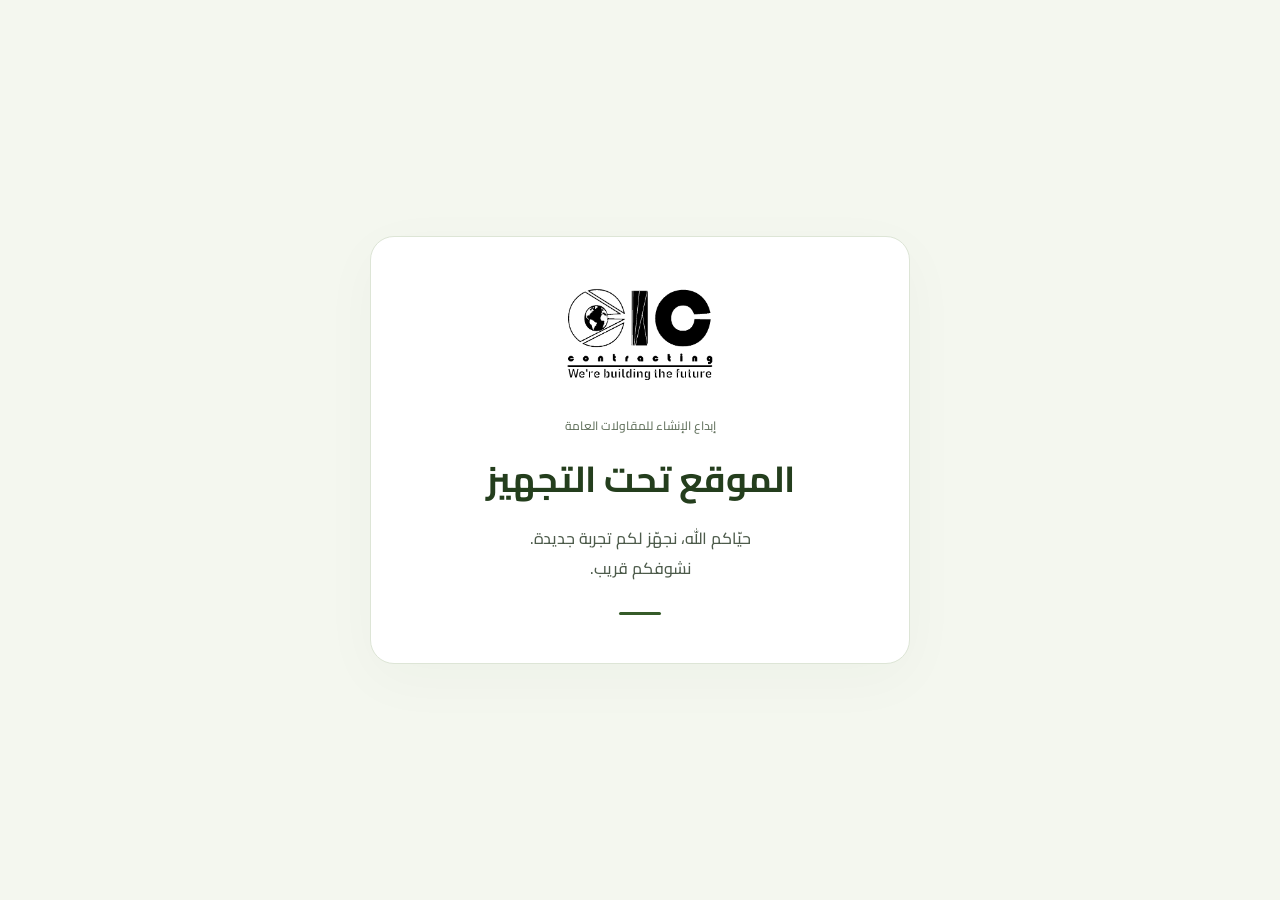
==== commit 74f0f015: "Temporarily show preparation page; full site saved in backup/before-maintenance-20261109" ====
--- a/index.html
+++ b/index.html
@@ -1,17 +1 @@
-<!doctype html><html lang="ar" dir="rtl"><head><meta charset="UTF-8"><meta name="viewport" content="width=device-width,initial-scale=1"><meta name="theme-color" content="#365b29"><meta name="description" content="شركة إبداع الإنشاء للمقاولات العامة. أعمال البناء والعظم، الكهرباء والسباكة، الدهانات والديكورات، اللياسة والنجارة. نبني بثقة وننفذ بإتقان."><title>إبداع الإنشاء للمقاولات العامة | نبني بثقة وننفذ بإتقان</title><link rel="icon" type="image/svg+xml" href="favicon.svg"><link rel="stylesheet" href="style.css?v=20261109-cairo"><link rel="stylesheet" href="services.css?v=20261109-greeting"><link rel="preload" href="cairo-web.woff2" as="font" type="font/woff2" crossorigin></head><body>
-<a href="#main" class="skip">انتقل إلى المحتوى</a><div class="read-progress" aria-hidden="true"></div>
-<svg class="svg-defs" xmlns="http://www.w3.org/2000/svg" aria-hidden="true"><defs><symbol id="build" viewBox="0 0 48 48"><path d="M5 42h38M10 42V18h28v24M10 18l14-11 14 11M17 18v24M31 18v24M10 30h28"/></symbol><symbol id="bolt" viewBox="0 0 48 48"><path d="M27 4 10 27h13l-2 17 17-24H25l2-16Z"/></symbol><symbol id="paint" viewBox="0 0 48 48"><rect x="7" y="8" width="29" height="12" rx="2"/><path d="M36 13h6v15H24v8M20 36h8v9h-8z"/></symbol><symbol id="tools" viewBox="0 0 48 48"><path d="M7 12h34v29H7zM16 12V6h16v6M7 25h34M20 22h8v7h-8z"/></symbol><symbol id="arrow" viewBox="0 0 24 24"><path d="M18 6H6v12M6 6l12 12"/></symbol><symbol id="check" viewBox="0 0 24 24"><path d="m5 12 4 4L19 6"/></symbol><symbol id="play" viewBox="0 0 24 24"><path d="m9 5 11 7-11 7V5Z"/></symbol></defs></svg>
-<header class="header"><div class="wrap header-inner"><a href="#home" class="brand" aria-label="إبداع الإنشاء الرئيسية"><span class="brand-mark" role="img" aria-label="شعار شركة إبداع الإنشاء"></span><span class="brand-name">إبداع الإنشاء<small>للمقاولات العامة</small></span></a><nav aria-label="التنقل الرئيسي"><a href="#services">خدماتنا</a><a href="#work">من أعمالنا</a><a href="#approach">منهجنا</a></nav><a class="btn btn-green header-cta" href="#request">ابدأ مشروعك <svg><use href="#arrow"/></svg></a></div></header>
-<main id="main"><section class="hero" id="home"><div class="wrap hero-grid"><div class="hero-copy"><div class="eyebrow hero-item"><span class="status-dot"></span> شركة إبداع الإنشاء للمقاولات العامة</div><h1 class="hero-item">نبني <span>بثقة.</span><br>وننفذ بإتقان<span class="green-period">.</span></h1><p class="hero-sub hero-item">من أول أساس،<br><strong>إلى تفاصيل تصنع الفرق.</strong></p><p class="hero-desc hero-item">أعمال البناء ومقاولات العظم والتشطيبات، بعناية في كل مرحلة ووضوح في نطاق العمل. نمنح مشروعك الاهتمام الذي يستحقه.</p><div class="hero-actions hero-item"><a href="#request" class="btn btn-green">اطلب عرض سعر لمشروعك <svg><use href="#arrow"/></svg></a><a class="text-link" href="#work">شاهد أعمالنا <span>↓</span></a></div><div class="hero-assurance hero-item"><span><svg><use href="#check"/></svg> وفق المخططات المعتمدة</span><span><svg><use href="#check"/></svg> متابعة مراحل التنفيذ</span></div></div><div class="hero-art hero-item"><div class="art-grid" aria-hidden="true"></div><svg class="blueprint-trace" viewBox="0 0 510 600" preserveAspectRatio="none" aria-hidden="true"><g fill="none"><path class="trace-frame" pathLength="1" d="M492 574H30Q12 574 12 556V125Q12 16 120 16H474Q492 16 492 34Z"/><path class="trace-detail" pathLength="1" d="M0 125H25M120 4V29M474 4V29M480 574H508M492 556H508M30 562V590M2 125V556M0 556H25"/></g></svg><div class="media-label"><span class="status-dot"></span> من أرض الواقع <span dir="ltr">ON SITE</span></div><button class="hero-video" data-video aria-label="شاهد فيديو من موقع العمل"><img src="video-poster.jpg" alt="شاحنة خرسانة من فيديو موقع العمل المرسل" fetchpriority="high" width="368" height="656"><span class="video-shade"></span><span class="video-play"><svg><use href="#play"/></svg></span><span class="video-text"><span>تفاصيل من الميدان</span><strong>شاهد العمل عن قرب <span>↗</span></strong></span><span class="video-duration">00:10</span></button><div class="foundation-note"><img src="foundations.png" alt="أعمدة خرسانية وأعمال شدات من أحد مواقع العمل" width="194" height="258"><div><span class="tiny-label">البداية من الأساس</span><strong>كل مرحلة،<br>لها اهتمامها.</strong><svg><use href="#build"/></svg></div></div><span class="art-caption">صور ومشاهد حقيقية من الأعمال المرسلة</span></div></div></section>
-<section class="promise-strip" aria-label="قيم التنفيذ"><div class="wrap"><span>فريق هندسي محترف <i>✳</i></span><span>دقة في التنفيذ <i>✳</i></span><span>وضوح في نطاق العمل <i>✳</i></span><span>اهتمام بالجودة <i>✳</i></span></div></section>
-<section id="services" class="services section"><div class="wrap"><div class="section-head reveal"><div><span class="eyebrow">01 / خدمات تبني رؤيتك</span><h2>خبرات تتكامل.<br><span>حول مشروعك.</span></h2></div><p>من الأعمال الإنشائية إلى التشطيبات،<br>نرتب التفاصيل لتصل إلى نتيجة متقنة.</p></div><div class="service-cards"><a class="service-card" href="construction.html"><span class="service-card-top"><span>01</span><svg><use href="#build"/></svg></span><h3>البناء ومقاولات العظم</h3><p>تنفيذ أعمال البناء والعظم للمباني والفلل، من القواعد والأساسات إلى الأعمدة والأسقف، وفق المخططات الهندسية المعتمدة.</p><span class="service-card-link">اكتشف تفاصيل الخدمة <span>↗</span></span></a><a class="service-card" href="electrical-plumbing.html"><span class="service-card-top"><span>02</span><svg><use href="#bolt"/></svg></span><h3>الكهرباء والسباكة</h3><p>تنفيذ أعمال تأسيس وتشطيب الكهرباء والسباكة، مع تحديد المتطلبات ونقاط الخدمة وفق مخططات المشروع ونطاق العمل المتفق عليه.</p><span class="service-card-link">اكتشف تفاصيل الخدمة <span>↗</span></span></a><a class="service-card" href="painting-decoration.html"><span class="service-card-top"><span>03</span><svg><use href="#paint"/></svg></span><h3>الدهانات والديكورات</h3><p>أعمال الدهانات والديكورات الداخلية مع الاهتمام بتجهيز الأسطح، واختيار المواصفات، وتفاصيل المظهر النهائي بحسب احتياجات المكان.</p><span class="service-card-link">اكتشف تفاصيل الخدمة <span>↗</span></span></a><a class="service-card" href="plastering-carpentry.html"><span class="service-card-top"><span>04</span><svg><use href="#tools"/></svg></span><h3>اللياسة والنجارة</h3><p>تنفيذ أعمال اللياسة والنجارة حسب متطلبات المشروع، مع توضيح نوع الأعمال والمقاسات والخامات والتفاصيل المطلوبة قبل التنفيذ.</p><span class="service-card-link">اكتشف تفاصيل الخدمة <span>↗</span></span></a></div></div></section>
-<section class="work section" id="work"><div class="wrap"><div class="section-head reveal"><div><span class="eyebrow">02 / من أرض الواقع</span><h2>العمل هو<br><span>أصدق تعبير.</span></h2></div><p>لقطات حقيقية من أعمالنا.<br>التفاصيل تظهر، والاهتمام يُرى.</p></div><div class="work-grid"><article class="work-feature reveal"><button class="project-image" data-photo="villa-project.webp" data-caption="مبنى سكني ضمن مراحل التنفيذ — من بروفايل الشركة" aria-label="تكبير صورة المشروع السكني"><img src="villa-project.webp" alt="مبنى سكني تحت الإنشاء من أعمال الشركة" loading="lazy" width="1600" height="1066"><span class="zoom-icon">↗</span></button><div class="project-meta"><div><span class="tiny-label">المشاريع السكنية</span><h3>رؤية تُبنى.<br>وتفاصيل تكتمل.</h3></div><span class="project-tag">من أعمالنا</span></div></article><div class="work-side"><article class="work-secondary reveal"><button class="project-image" data-photo="courtyard-finished.webp" data-caption="تفاصيل أرضية المساحة الخارجية" aria-label="تكبير الصورة الثانية للمساحة الخارجية"><img src="courtyard-finished.webp" alt="تفاصيل توزيع العشب الصناعي والخطوط البيضاء في مساحة خارجية" loading="lazy" width="720" height="1280"><span class="zoom-icon">↗</span></button><div class="secondary-caption"><span class="tiny-label">نظرة أقرب</span><h3>العناية تظهر في التفاصيل.</h3></div></article><article class="structure-card reveal"><div><span class="tiny-label">الأعمال الإنشائية</span><h3>هنا يبدأ البناء.</h3><p>أعمدة خرسانية وشدات ضمن مراحل التنفيذ.</p><button class="text-link" data-photo="foundations.png" data-caption="أعمدة خرسانية وشدات من موقع العمل">عرض الصورة <span>↗</span></button></div><img src="foundations.png" width="194" height="258" alt="أعمدة خرسانية وحديد تسليح وشدات خشبية" loading="lazy"></article></div></div><div class="more-work"><article class="reveal"><button data-photo="structural-project.webp" data-caption="أعمال القواعد والهياكل الإنشائية — من بروفايل الشركة" aria-label="تكبير صورة أعمال القواعد والهياكل الإنشائية"><img src="structural-project.webp" alt="أعمال القواعد والهياكل الإنشائية" loading="lazy"><h3>أعمال القواعد والهياكل الإنشائية ↗</h3></button></article><article class="reveal"><button data-photo="commercial-project.webp" data-caption="تنفيذ المباني والمنشآت — من بروفايل الشركة" aria-label="تكبير صورة تنفيذ المباني والمنشآت"><img src="commercial-project.webp" alt="تنفيذ المباني والمنشآت" loading="lazy"><h3>تنفيذ المباني والمنشآت ↗</h3></button></article><article class="reveal"><button data-photo="slab-project.jpg" data-caption="تسليح الأسقف ضمن مراحل التنفيذ — من بروفايل الشركة" aria-label="تكبير صورة تسليح الأسقف ضمن مراحل التنفيذ"><img src="slab-project.jpg" alt="تسليح الأسقف ضمن مراحل التنفيذ" loading="lazy"><h3>تسليح الأسقف ضمن مراحل التنفيذ ↗</h3></button></article></div><div class="work-film reveal"><span class="film-symbol"><svg><use href="#play"/></svg></span><div><span class="tiny-label">مشهد من موقع العمل</span><h3>الحكاية تتحرك على أرض الواقع.</h3></div><button class="btn btn-outline" data-video>شاهد الفيديو <span>↗</span></button></div></div></section>
-<section class="approach section" id="approach"><div class="wrap approach-grid"><div class="approach-heading reveal"><span class="eyebrow">03 / لماذا إبداع الإنشاء؟</span><h2>الثقة تبدأ<br>من <span>الوضوح.</span></h2><p>جودة العمل ليست تفصيلة أخيرة؛ هي اهتمام يبدأ مع المشروع ويستمر حتى إنجاز الأعمال المتفق عليها.</p><a class="btn btn-white" href="#request">خلّينا نتعرف على مشروعك <svg><use href="#arrow"/></svg></a><div class="approach-seal" aria-hidden="true"><svg><use href="#build"/></svg><span>نبني بثقة<br>وننفذ بإتقان</span></div></div><div class="approach-list"><article class="reveal"><span>01</span><div><h3>جودة في كل مرحلة</h3><p>اهتمام بالأعمال الإنشائية والتشطيبات وتفاصيل التنفيذ.</p></div><svg><use href="#check"/></svg></article><article class="reveal"><span>02</span><div><h3>المخططات مرجعنا</h3><p>تنفيذ وفق المخططات والمواصفات المعتمدة ونطاق العمل المتفق عليه.</p></div><svg><use href="#check"/></svg></article><article class="reveal"><span>03</span><div><h3>متابعة بخبرة هندسية</h3><p>متابعة مراحل التنفيذ مع مهندسين ذوي خبرة بالسوق السعودي.</p></div><svg><use href="#check"/></svg></article><article class="reveal"><span>04</span><div><h3>اتفاق واضح من البداية</h3><p>وضوح في نطاق الأعمال والتكاليف والتفاصيل قبل التنفيذ.</p></div><svg><use href="#check"/></svg></article></div></div></section>
-<section class="journey section"><div class="wrap"><div class="section-head reveal"><div><span class="eyebrow">04 / رحلة مشروعك</span><h2>نبدأ بالتفاصيل.<br><span>ونتقدم بخطوات واضحة.</span></h2></div></div><div class="journey-grid"><article class="reveal"><span class="journey-number">01</span><span class="journey-line"></span><h3>شاركنا مشروعك</h3><p>نوع المشروع وموقعه والأعمال التي ترغب في تنفيذها.</p></article><article class="reveal"><span class="journey-number">02</span><span class="journey-line"></span><h3>نراجع المتطلبات</h3><p>نفهم التفاصيل والمخططات المتاحة ونحدد ما يحتاج إلى توضيح.</p></article><article class="reveal"><span class="journey-number">03</span><span class="journey-line"></span><h3>نوضح نطاق العمل</h3><p>تحديد الأعمال والمواصفات والتكاليف والمدة ضمن الاتفاق.</p></article><article class="reveal"><span class="journey-number">04</span><span class="journey-line"></span><h3>ننطلق في التنفيذ</h3><p>تنفيذ ومتابعة للمراحل، حتى إنجاز الأعمال المتفق عليها.</p></article></div></div></section>
-<section class="faq section"><div class="wrap faq-grid"><div class="reveal"><span class="eyebrow">05 / إجابات قبل البداية</span><h2>كل سؤال،<br><span>خطوة أوضح.</span></h2></div><div class="faq-list"><details><summary>ما الخدمات التي تقدمها إبداع الإنشاء؟ <span>+</span></summary><p>أعمال البناء والتشييد ومقاولات العظم، تأسيس وتشطيب الكهرباء والسباكة، الدهانات والديكورات الداخلية، وأعمال اللياسة والنجارة، بحسب نطاق الاتفاق.</p></details><details><summary>كيف يتم تحديد عرض السعر؟ <span>+</span></summary><p>بعد مراجعة نوع المشروع ومساحته وموقعه والمخططات والمواصفات ونطاق الأعمال المطلوب. تختلف التكلفة وفق هذه التفاصيل.</p></details><details><summary>هل يشمل التنفيذ توريد المواد؟ <span>+</span></summary><p>يتم توضيح مسؤولية توريد المواد والمصنعية في عرض المشروع والاتفاق. يمكنك ذكر النطاق الذي تفضله ضمن تفاصيل الطلب.</p></details><details><summary>هل يجب أن تكون المخططات جاهزة؟ <span>+</span></summary><p>وجود المخططات يساعد في فهم المتطلبات والتسعير. اذكر حالتها في النموذج، وسيتم توضيح المتطلبات المناسبة لمشروعك.</p></details><details><summary>كيف تتحدد مدة التنفيذ؟ <span>+</span></summary><p>تتحدد حسب حجم المشروع ونطاق الأعمال ومتطلبات الموقع، وتُوضح ضمن الاتفاق الخاص بمشروعك.</p></details></div></div></section>
-<section id="request" class="request section"><div class="wrap request-grid"><div class="request-copy"><span class="eyebrow"><span class="status-dot"></span> 06 / خطوتك الأولى</span><h2>عندك مشروع؟<br><span>خلّينا نبدأ صح.</span></h2><p>شاركنا التفاصيل الأساسية.<br>كل معلومة تساعد في فهم مشروعك وتحديد احتياجاته.</p><div class="request-benefits"><span><svg><use href="#check"/></svg> خدمة تناسب احتياجك</span><span><svg><use href="#check"/></svg> تفاصيل أوضح للتسعير</span><span><svg><use href="#check"/></svg> نطاق عمل محدد</span></div><div class="direct-contact"><span class="tiny-label">التواصل المباشر</span><button data-contact="whatsapp">واتساب <span>↗</span></button><button data-contact="phone">مكالمة هاتفية <span>↗</span></button><a class="direct-number" href="tel:+966560006471">056 000 6471</a></div></div><form id="quote-form"><div class="form-heading"><span class="form-icon"><svg><use href="#build"/></svg></span><div><h3>بيانات مشروعك</h3><p>ابدأ بالاسم والجوال، وأخبرنا بما تحتاجه.</p></div></div><div class="form-fields"><label>الاسم الكامل <span>*</span><input name="name" autocomplete="name" placeholder="كيف نناديك؟" required maxlength="100"></label><label>رقم الجوال <span>*</span><input name="phone" type="tel" dir="ltr" inputmode="tel" autocomplete="tel" placeholder="05xxxxxxxx" required maxlength="20"></label><label>مدينة المشروع <span>*</span><input name="city" autocomplete="address-level2" placeholder="أين سيكون مشروعك؟" required maxlength="100"></label><label>الخدمة المطلوبة <span>*</span><select name="service" required id="service-select"><option value="">اختر الخدمة</option><option>البناء ومقاولات العظم</option><option>الكهرباء والسباكة</option><option>الدهانات والديكورات</option><option>اللياسة والنجارة</option><option>أكثر من خدمة</option></select></label><label>حالة المخططات<select name="plans"><option>لم أحدد بعد</option><option>المخططات جاهزة</option><option>قيد الإعداد</option></select></label><label>المساحة التقريبية بالمتر المربع<input name="area" type="number" min="1" max="10000000" placeholder="اختياري"></label><label class="full">تفاصيل المشروع<textarea name="details" rows="3" maxlength="3000" placeholder="نوع المبنى، عدد الأدوار، نطاق التنفيذ أو التشطيب…"></textarea></label></div><p class="form-notice">جهّز تفاصيل مشروعك، ثم راجعها وأرسلها مباشرة إلى واتساب الشركة. لا يتم الإرسال تلقائيًا.</p><button type="submit" class="btn btn-green submit">متابعة الطلب عبر واتساب <svg><use href="#arrow"/></svg></button><div id="form-result" role="status" hidden><strong>تفاصيلك جاهزة. الخطوة التالية على واتساب.</strong><p>اضغط لفتح المحادثة بالتفاصيل، وراجع الرسالة قبل إرسالها إلى الشركة.</p><a class="btn btn-green send-request" id="send-request" target="_blank" rel="noopener noreferrer">افتح واتساب لإرسال الطلب ↗</a><br><button type="button" class="text-link" id="download-request">تنزيل تفاصيل الطلب ↓</button></div><span class="privacy-line"><button type="button" id="privacy-button">كيف تُستخدم بياناتي؟</button></span></form></div></section>
-</main><footer><div class="wrap"><div class="footer-main"><a class="brand" href="#home"><span class="brand-mark" role="img" aria-label="شعار إبداع الإنشاء"></span><span class="brand-name">إبداع الإنشاء<small>للمقاولات العامة</small></span></a><p>نبني بثقة… وننفذ بإتقان.</p><a class="back-top" href="#home">إلى البداية ↑</a></div><div class="footer-bottom"><span>© <span id="year"></span> شركة إبداع الإنشاء للمقاولات العامة</span><span dir="ltr">WE'RE BUILDING THE FUTURE.</span></div></div></footer>
-
-<dialog id="video-dialog" class="video-dialog"><button class="dialog-close" aria-label="إغلاق الفيديو">×</button><div class="video-heading"><span class="eyebrow">من موقع العمل</span><h3>العمل على أرض الواقع.</h3></div><video id="site-player" controls playsinline preload="none" poster="video-poster.jpg"><source src="site-video.mp4" type="video/mp4">متصفحك لا يدعم الفيديو.</video></dialog>
-<dialog id="photo-dialog" class="photo-dialog"><button class="dialog-close" aria-label="إغلاق الصورة">×</button><img id="full-photo" alt=""><p id="photo-caption"></p></dialog>
-<dialog id="notice-dialog" class="notice-dialog"><button class="dialog-close" aria-label="إغلاق">×</button><span class="eyebrow">إبداع الإنشاء</span><h3 id="notice-title"></h3><p id="notice-text"></p><button class="btn btn-green dialog-close">حسنًا</button></dialog><script src="app.js?v=20261103-motion"></script><nav class="floating-contact" aria-label="تواصل سريع مع إبداع الإنشاء"><a class="floating-contact-link floating-whatsapp" href="https://wa.me/966560006471" target="_blank" rel="noopener noreferrer" aria-label="تواصل عبر واتساب — يفتح في نافذة جديدة" title="تواصل عبر واتساب"><svg viewBox="0 0 32 32" aria-hidden="true"><path d="M27 15.7a11 11 0 0 1-16.3 9.6L5 27l1.7-5.6A11 11 0 1 1 27 15.7Z"/><path d="m12 10-2 2c-.6 3 4 8 8 9l2-2-3-2-1.5 1c-1.7-.8-3-2.1-3.8-3.8l1-1.5Z"/></svg><span>واتساب</span></a><a class="floating-contact-link floating-phone" href="tel:+966560006471" aria-label="اتصل بإبداع الإنشاء: 0560006471" title="اتصل بالشركة"><svg viewBox="0 0 24 24" aria-hidden="true"><path d="m7 3 3 5-2 2c1.2 2.7 3.3 4.8 6 6l2-2 5 3-1 4C11 22 2 13 3 4Z"/></svg><span>اتصال</span></a></nav><script src="contact-greeting.js" defer></script></body></html>
+<!doctype html><html lang="ar" dir="rtl"><head><meta charset="utf-8"><meta name="viewport" content="width=device-width, initial-scale=1"><meta name="theme-color" content="#365b29"><meta name="robots" content="noindex"><title>الموقع تحت التجهيز | إبداع الإنشاء</title><link rel="icon" href="favicon.svg"><style>@font-face{font-family:Cairo;src:url('cairo-web.woff2') format('woff2');font-weight:200 1000;font-display:swap}*{box-sizing:border-box}body{margin:0;min-height:100svh;display:grid;place-items:center;background:#f4f7ef;color:#243e1d;font:500 16px/1.9 Cairo,Arial,sans-serif;padding:28px}main{width:min(540px,100%);text-align:center;background:white;padding:48px 28px;border:1px solid #dde5d6;border-radius:24px;box-shadow:0 15px 60px #243e1d08}img{width:150px;height:auto;margin-bottom:25px}span{display:block;font-size:12px;color:#64735f}h1{font-size:clamp(26px,6vw,36px);line-height:1.6;margin:14px 0}p{margin:0;color:#4d5b4b}i{display:block;width:42px;height:3px;background:#365b29;margin:28px auto 0;border-radius:3px}</style></head><body><main><img src="ibdaa-logo.png" alt="إبداع الإنشاء للمقاولات العامة"><span>إبداع الإنشاء للمقاولات العامة</span><h1>الموقع تحت التجهيز</h1><p>حيّاكم الله، نجهّز لكم تجربة جديدة.<br>نشوفكم قريب.</p><i aria-hidden="true"></i></main></body></html>
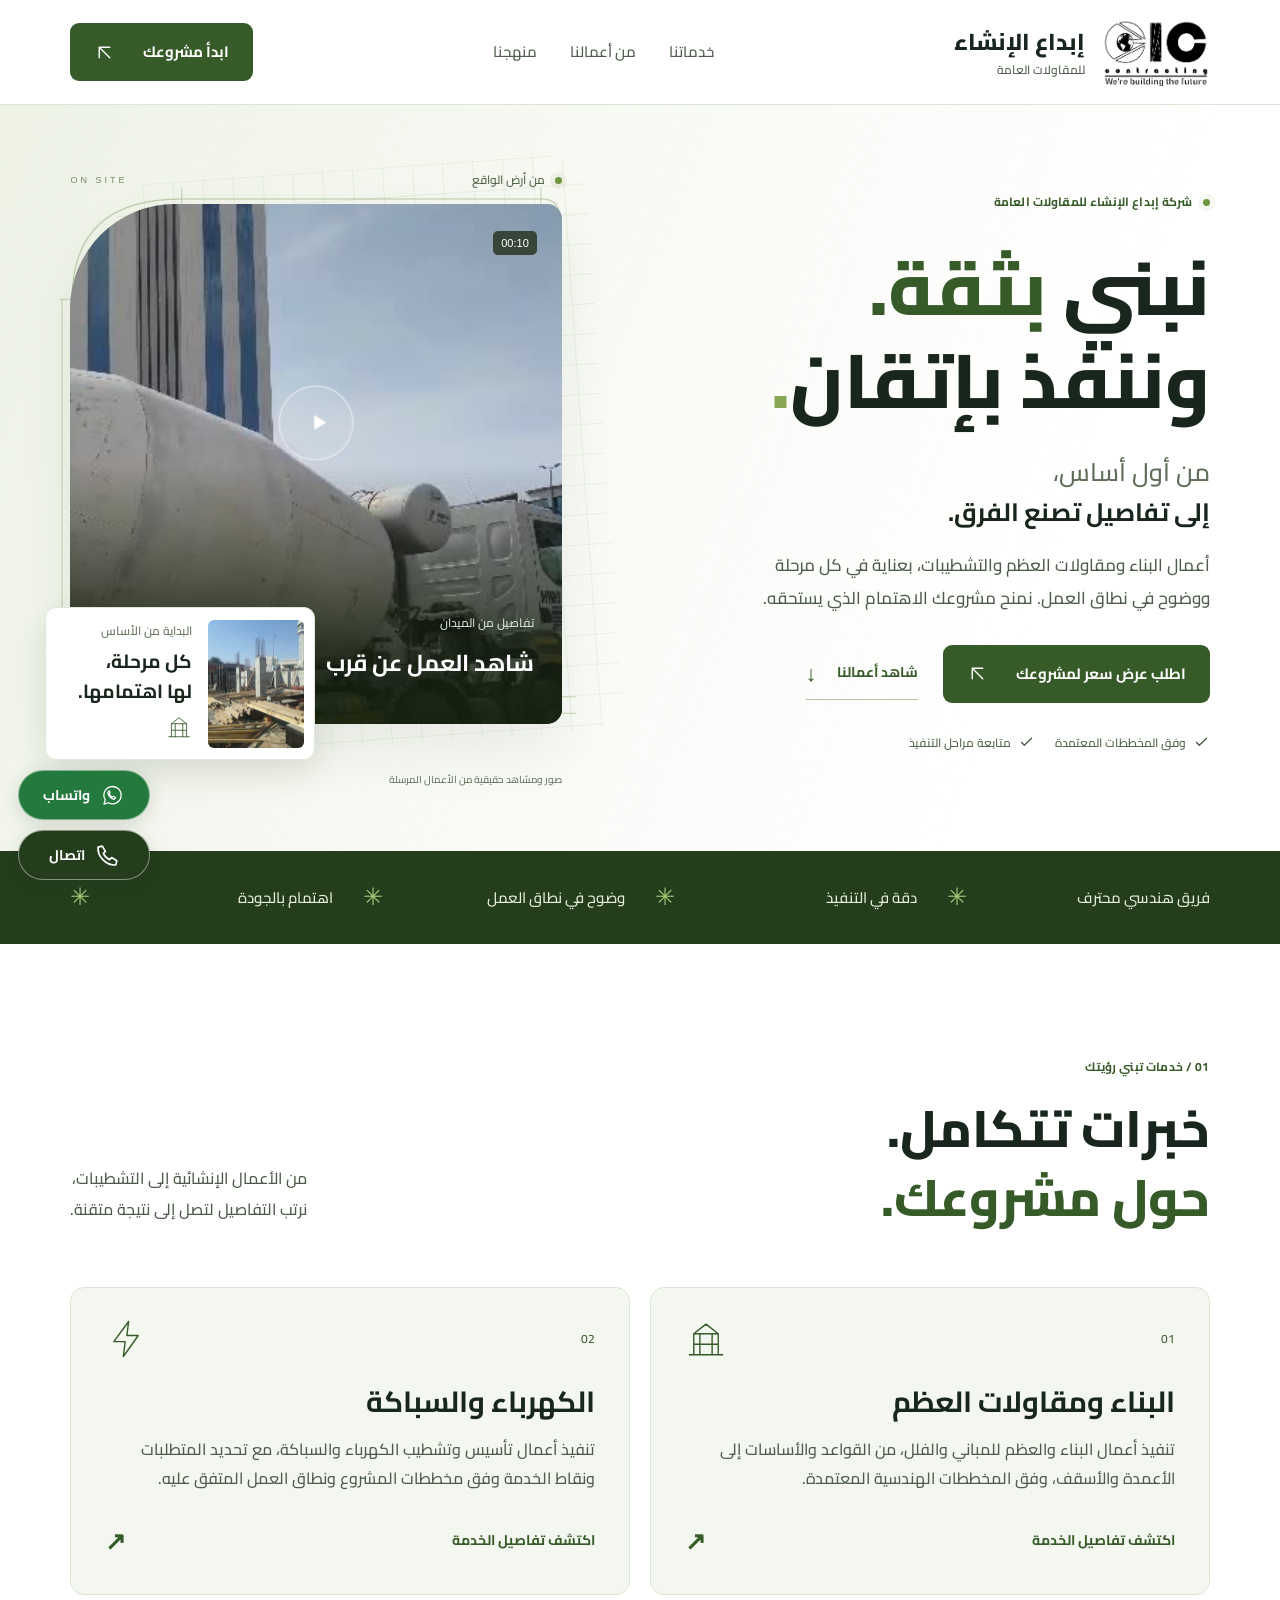
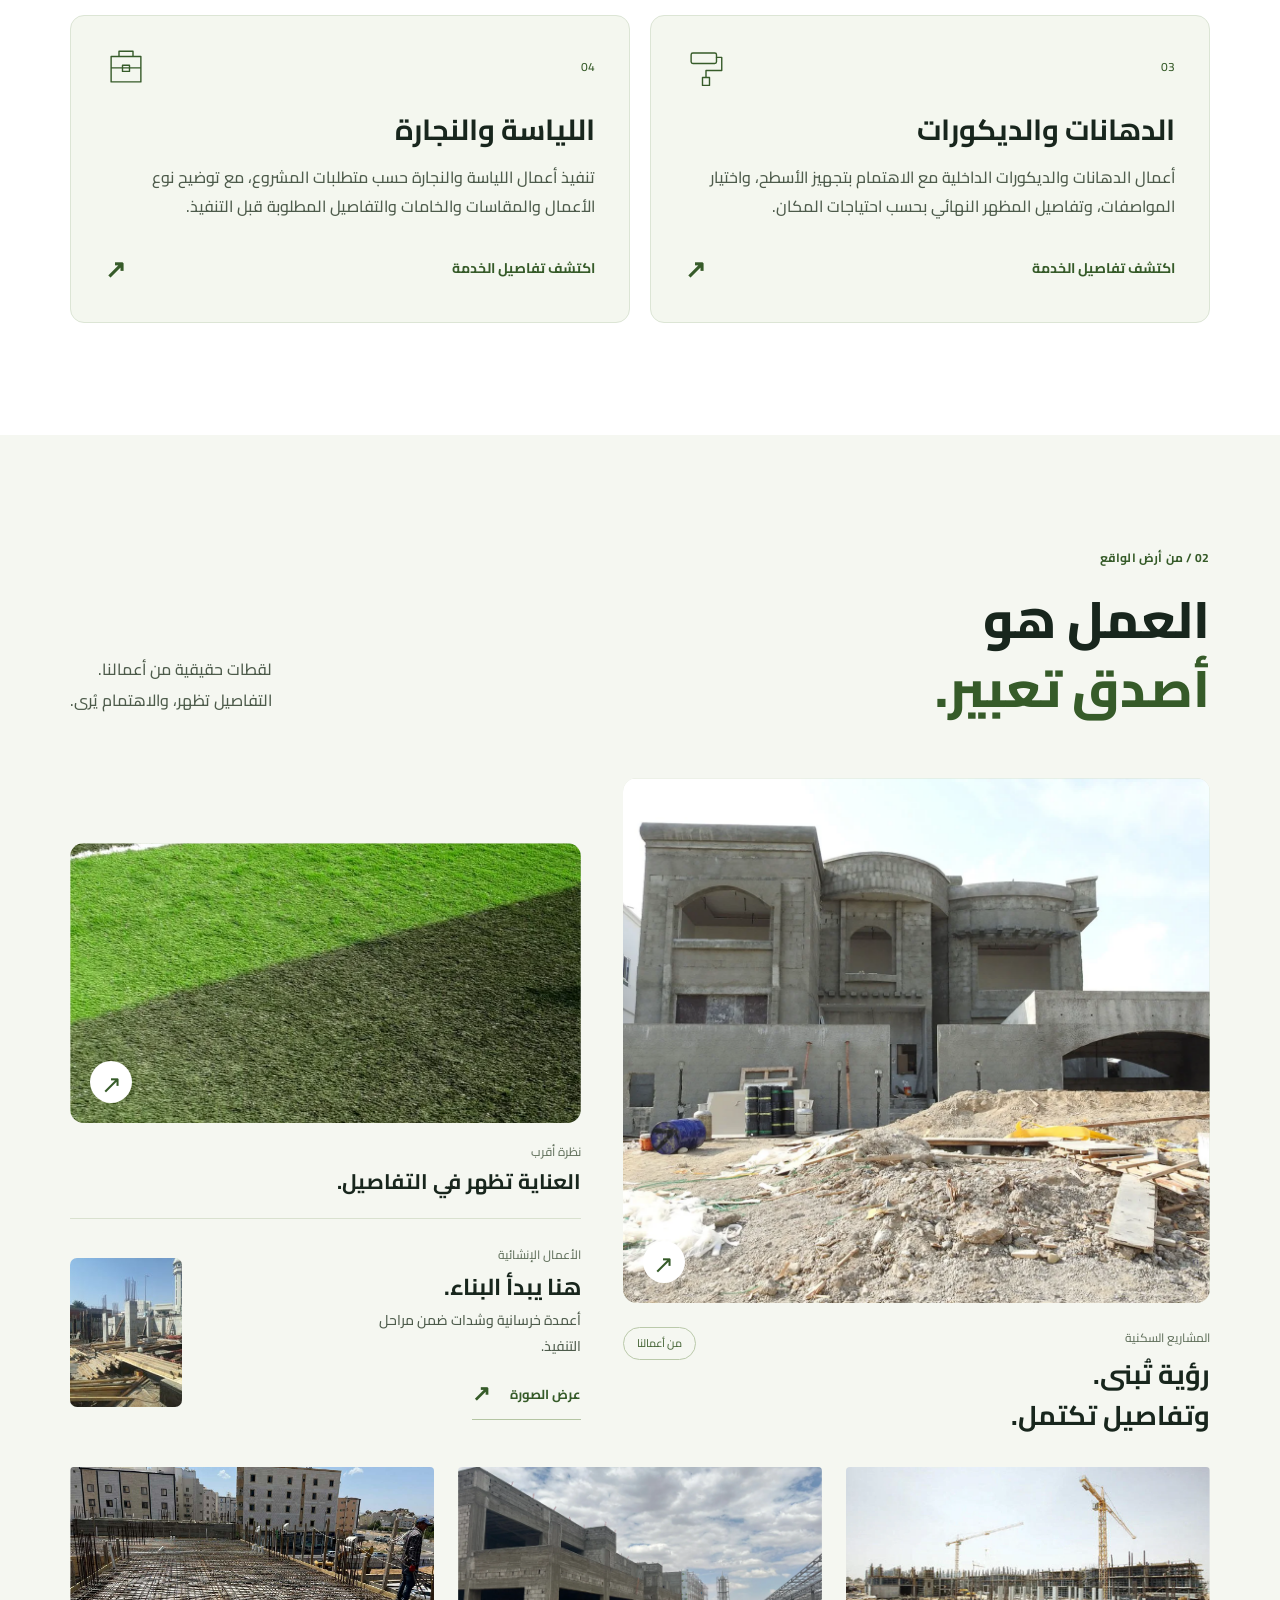
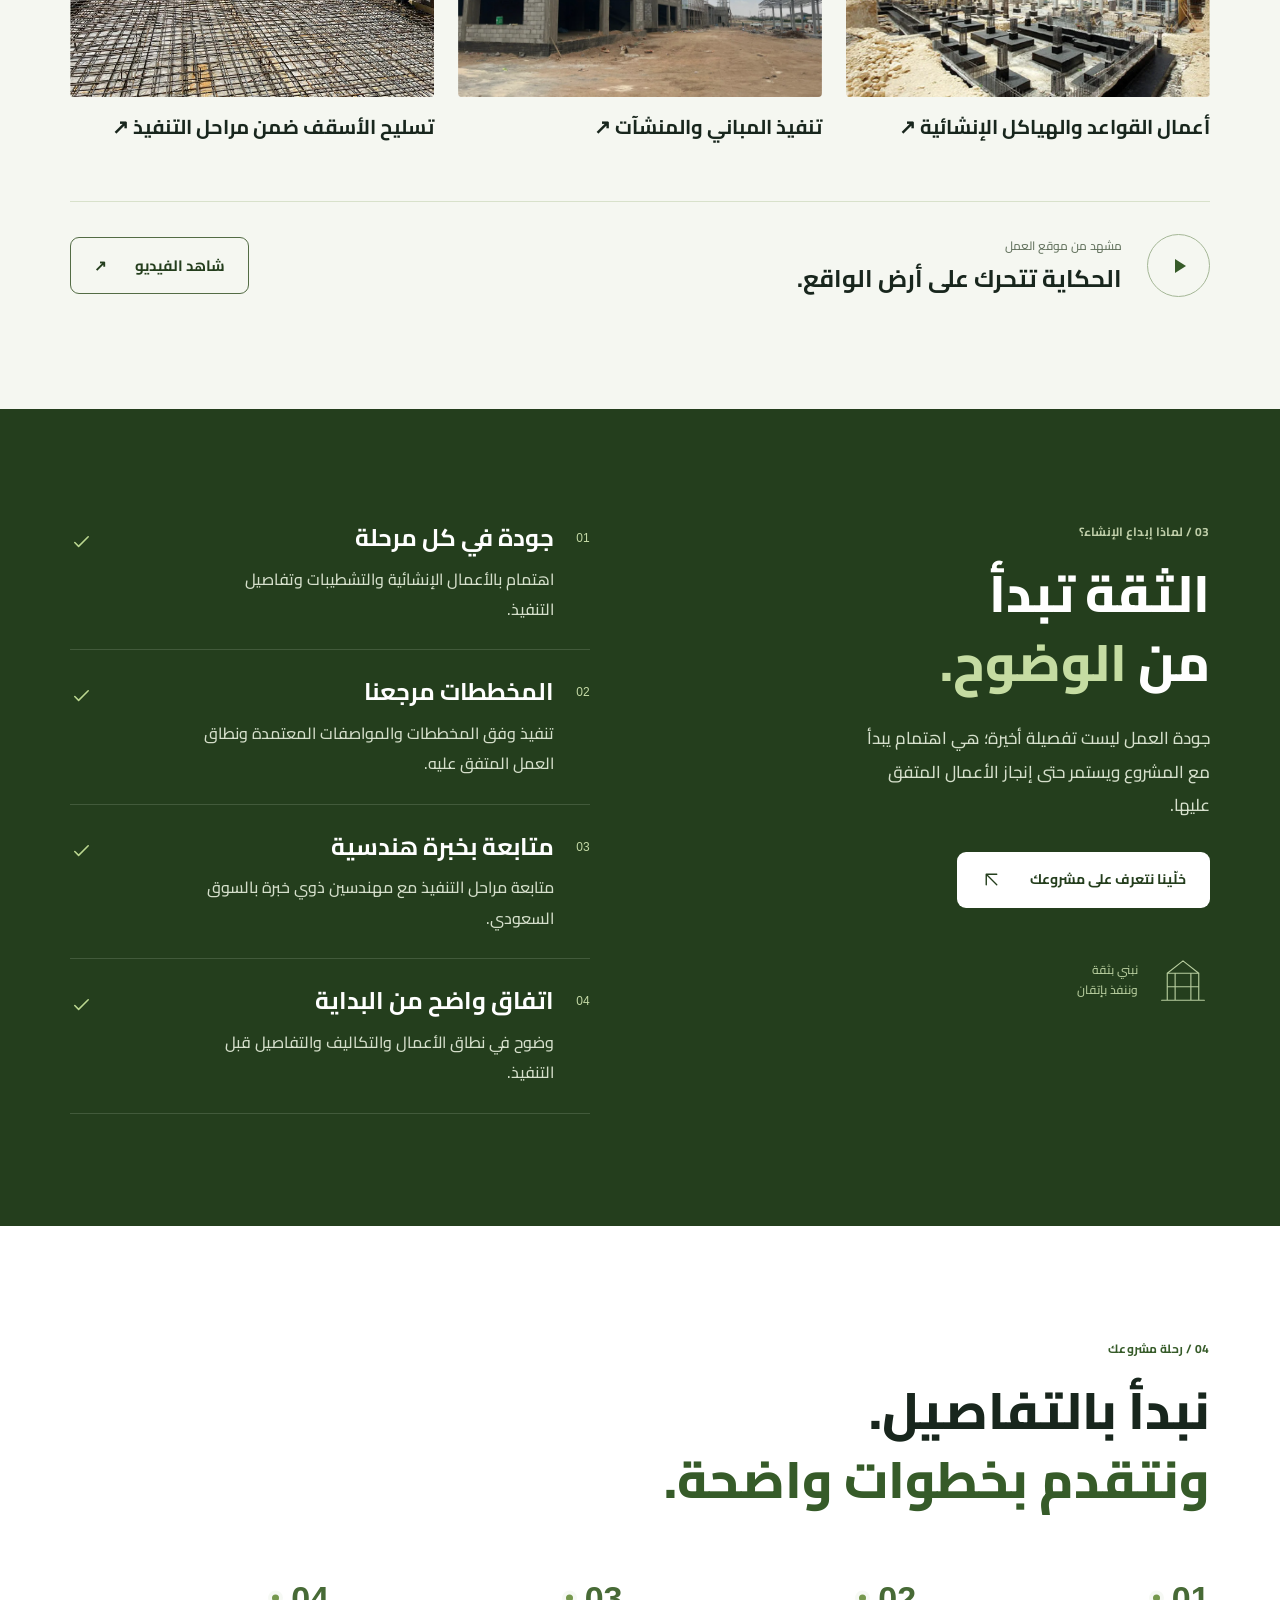
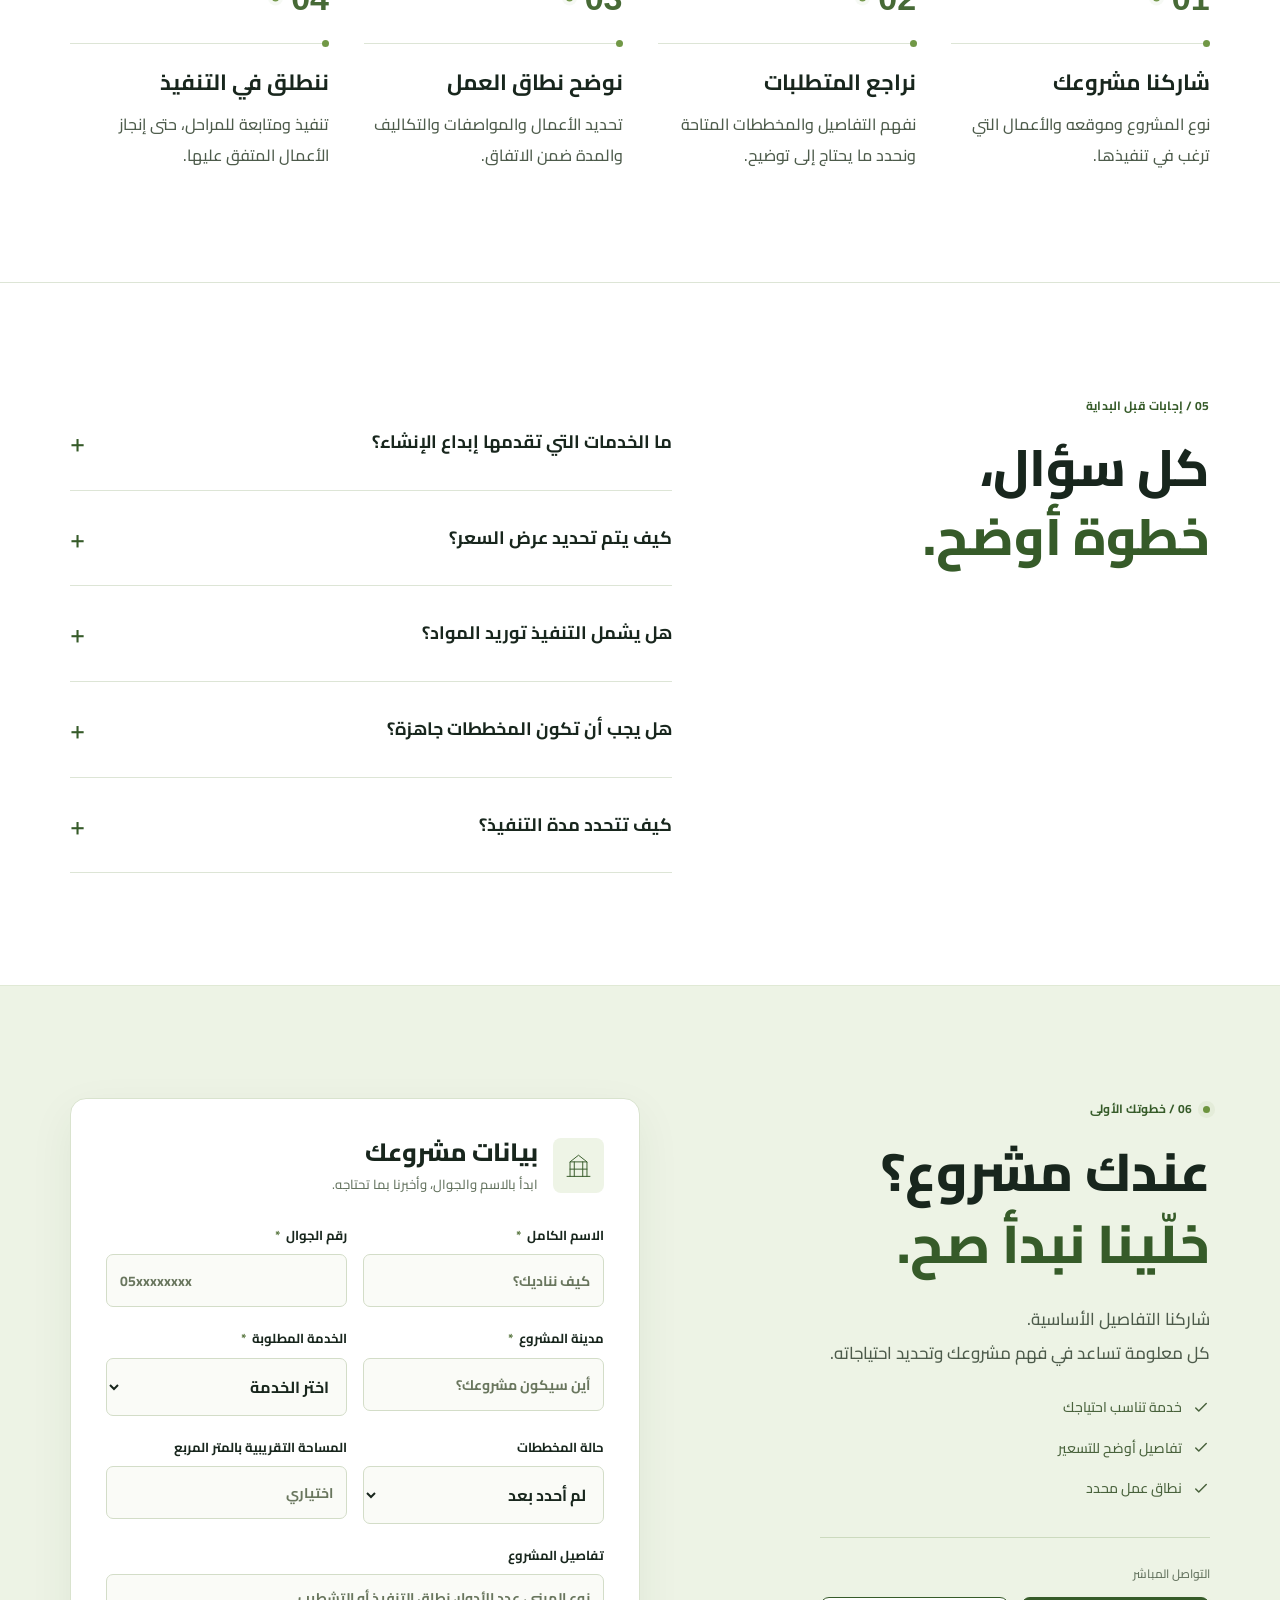
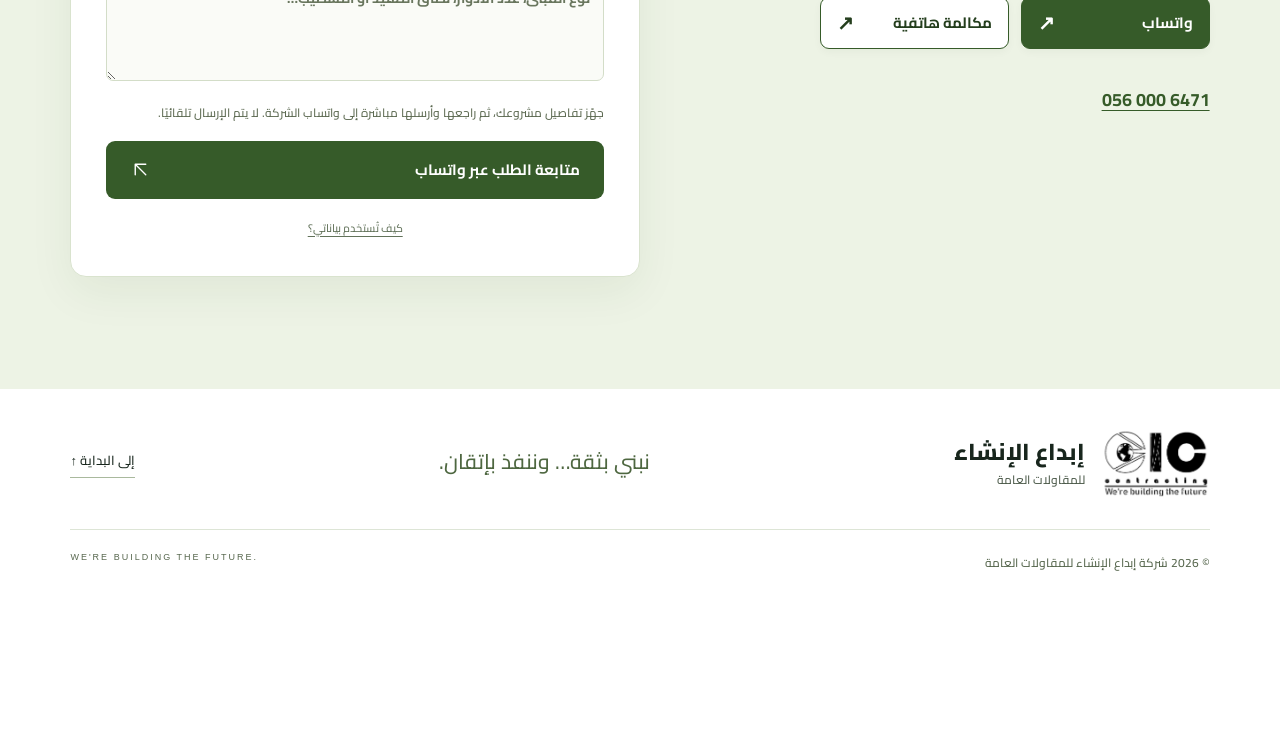
==== commit fe67fb78: "Restore full website after temporary maintenance" ====
--- a/index.html
+++ b/index.html
@@ -1 +1,17 @@
-<!doctype html><html lang="ar" dir="rtl"><head><meta charset="utf-8"><meta name="viewport" content="width=device-width, initial-scale=1"><meta name="theme-color" content="#365b29"><meta name="robots" content="noindex"><title>الموقع تحت التجهيز | إبداع الإنشاء</title><link rel="icon" href="favicon.svg"><style>@font-face{font-family:Cairo;src:url('cairo-web.woff2') format('woff2');font-weight:200 1000;font-display:swap}*{box-sizing:border-box}body{margin:0;min-height:100svh;display:grid;place-items:center;background:#f4f7ef;color:#243e1d;font:500 16px/1.9 Cairo,Arial,sans-serif;padding:28px}main{width:min(540px,100%);text-align:center;background:white;padding:48px 28px;border:1px solid #dde5d6;border-radius:24px;box-shadow:0 15px 60px #243e1d08}img{width:150px;height:auto;margin-bottom:25px}span{display:block;font-size:12px;color:#64735f}h1{font-size:clamp(26px,6vw,36px);line-height:1.6;margin:14px 0}p{margin:0;color:#4d5b4b}i{display:block;width:42px;height:3px;background:#365b29;margin:28px auto 0;border-radius:3px}</style></head><body><main><img src="ibdaa-logo.png" alt="إبداع الإنشاء للمقاولات العامة"><span>إبداع الإنشاء للمقاولات العامة</span><h1>الموقع تحت التجهيز</h1><p>حيّاكم الله، نجهّز لكم تجربة جديدة.<br>نشوفكم قريب.</p><i aria-hidden="true"></i></main></body></html>+<!doctype html><html lang="ar" dir="rtl"><head><meta charset="UTF-8"><meta name="viewport" content="width=device-width,initial-scale=1"><meta name="theme-color" content="#365b29"><meta name="description" content="شركة إبداع الإنشاء للمقاولات العامة. أعمال البناء والعظم، الكهرباء والسباكة، الدهانات والديكورات، اللياسة والنجارة. نبني بثقة وننفذ بإتقان."><title>إبداع الإنشاء للمقاولات العامة | نبني بثقة وننفذ بإتقان</title><link rel="icon" type="image/svg+xml" href="favicon.svg"><link rel="stylesheet" href="style.css?v=20261109-cairo"><link rel="stylesheet" href="services.css?v=20261109-greeting"><link rel="preload" href="cairo-web.woff2" as="font" type="font/woff2" crossorigin></head><body>
+<a href="#main" class="skip">انتقل إلى المحتوى</a><div class="read-progress" aria-hidden="true"></div>
+<svg class="svg-defs" xmlns="http://www.w3.org/2000/svg" aria-hidden="true"><defs><symbol id="build" viewBox="0 0 48 48"><path d="M5 42h38M10 42V18h28v24M10 18l14-11 14 11M17 18v24M31 18v24M10 30h28"/></symbol><symbol id="bolt" viewBox="0 0 48 48"><path d="M27 4 10 27h13l-2 17 17-24H25l2-16Z"/></symbol><symbol id="paint" viewBox="0 0 48 48"><rect x="7" y="8" width="29" height="12" rx="2"/><path d="M36 13h6v15H24v8M20 36h8v9h-8z"/></symbol><symbol id="tools" viewBox="0 0 48 48"><path d="M7 12h34v29H7zM16 12V6h16v6M7 25h34M20 22h8v7h-8z"/></symbol><symbol id="arrow" viewBox="0 0 24 24"><path d="M18 6H6v12M6 6l12 12"/></symbol><symbol id="check" viewBox="0 0 24 24"><path d="m5 12 4 4L19 6"/></symbol><symbol id="play" viewBox="0 0 24 24"><path d="m9 5 11 7-11 7V5Z"/></symbol></defs></svg>
+<header class="header"><div class="wrap header-inner"><a href="#home" class="brand" aria-label="إبداع الإنشاء الرئيسية"><span class="brand-mark" role="img" aria-label="شعار شركة إبداع الإنشاء"></span><span class="brand-name">إبداع الإنشاء<small>للمقاولات العامة</small></span></a><nav aria-label="التنقل الرئيسي"><a href="#services">خدماتنا</a><a href="#work">من أعمالنا</a><a href="#approach">منهجنا</a></nav><a class="btn btn-green header-cta" href="#request">ابدأ مشروعك <svg><use href="#arrow"/></svg></a></div></header>
+<main id="main"><section class="hero" id="home"><div class="wrap hero-grid"><div class="hero-copy"><div class="eyebrow hero-item"><span class="status-dot"></span> شركة إبداع الإنشاء للمقاولات العامة</div><h1 class="hero-item">نبني <span>بثقة.</span><br>وننفذ بإتقان<span class="green-period">.</span></h1><p class="hero-sub hero-item">من أول أساس،<br><strong>إلى تفاصيل تصنع الفرق.</strong></p><p class="hero-desc hero-item">أعمال البناء ومقاولات العظم والتشطيبات، بعناية في كل مرحلة ووضوح في نطاق العمل. نمنح مشروعك الاهتمام الذي يستحقه.</p><div class="hero-actions hero-item"><a href="#request" class="btn btn-green">اطلب عرض سعر لمشروعك <svg><use href="#arrow"/></svg></a><a class="text-link" href="#work">شاهد أعمالنا <span>↓</span></a></div><div class="hero-assurance hero-item"><span><svg><use href="#check"/></svg> وفق المخططات المعتمدة</span><span><svg><use href="#check"/></svg> متابعة مراحل التنفيذ</span></div></div><div class="hero-art hero-item"><div class="art-grid" aria-hidden="true"></div><svg class="blueprint-trace" viewBox="0 0 510 600" preserveAspectRatio="none" aria-hidden="true"><g fill="none"><path class="trace-frame" pathLength="1" d="M492 574H30Q12 574 12 556V125Q12 16 120 16H474Q492 16 492 34Z"/><path class="trace-detail" pathLength="1" d="M0 125H25M120 4V29M474 4V29M480 574H508M492 556H508M30 562V590M2 125V556M0 556H25"/></g></svg><div class="media-label"><span class="status-dot"></span> من أرض الواقع <span dir="ltr">ON SITE</span></div><button class="hero-video" data-video aria-label="شاهد فيديو من موقع العمل"><img src="video-poster.jpg" alt="شاحنة خرسانة من فيديو موقع العمل المرسل" fetchpriority="high" width="368" height="656"><span class="video-shade"></span><span class="video-play"><svg><use href="#play"/></svg></span><span class="video-text"><span>تفاصيل من الميدان</span><strong>شاهد العمل عن قرب <span>↗</span></strong></span><span class="video-duration">00:10</span></button><div class="foundation-note"><img src="foundations.png" alt="أعمدة خرسانية وأعمال شدات من أحد مواقع العمل" width="194" height="258"><div><span class="tiny-label">البداية من الأساس</span><strong>كل مرحلة،<br>لها اهتمامها.</strong><svg><use href="#build"/></svg></div></div><span class="art-caption">صور ومشاهد حقيقية من الأعمال المرسلة</span></div></div></section>
+<section class="promise-strip" aria-label="قيم التنفيذ"><div class="wrap"><span>فريق هندسي محترف <i>✳</i></span><span>دقة في التنفيذ <i>✳</i></span><span>وضوح في نطاق العمل <i>✳</i></span><span>اهتمام بالجودة <i>✳</i></span></div></section>
+<section id="services" class="services section"><div class="wrap"><div class="section-head reveal"><div><span class="eyebrow">01 / خدمات تبني رؤيتك</span><h2>خبرات تتكامل.<br><span>حول مشروعك.</span></h2></div><p>من الأعمال الإنشائية إلى التشطيبات،<br>نرتب التفاصيل لتصل إلى نتيجة متقنة.</p></div><div class="service-cards"><a class="service-card" href="construction.html"><span class="service-card-top"><span>01</span><svg><use href="#build"/></svg></span><h3>البناء ومقاولات العظم</h3><p>تنفيذ أعمال البناء والعظم للمباني والفلل، من القواعد والأساسات إلى الأعمدة والأسقف، وفق المخططات الهندسية المعتمدة.</p><span class="service-card-link">اكتشف تفاصيل الخدمة <span>↗</span></span></a><a class="service-card" href="electrical-plumbing.html"><span class="service-card-top"><span>02</span><svg><use href="#bolt"/></svg></span><h3>الكهرباء والسباكة</h3><p>تنفيذ أعمال تأسيس وتشطيب الكهرباء والسباكة، مع تحديد المتطلبات ونقاط الخدمة وفق مخططات المشروع ونطاق العمل المتفق عليه.</p><span class="service-card-link">اكتشف تفاصيل الخدمة <span>↗</span></span></a><a class="service-card" href="painting-decoration.html"><span class="service-card-top"><span>03</span><svg><use href="#paint"/></svg></span><h3>الدهانات والديكورات</h3><p>أعمال الدهانات والديكورات الداخلية مع الاهتمام بتجهيز الأسطح، واختيار المواصفات، وتفاصيل المظهر النهائي بحسب احتياجات المكان.</p><span class="service-card-link">اكتشف تفاصيل الخدمة <span>↗</span></span></a><a class="service-card" href="plastering-carpentry.html"><span class="service-card-top"><span>04</span><svg><use href="#tools"/></svg></span><h3>اللياسة والنجارة</h3><p>تنفيذ أعمال اللياسة والنجارة حسب متطلبات المشروع، مع توضيح نوع الأعمال والمقاسات والخامات والتفاصيل المطلوبة قبل التنفيذ.</p><span class="service-card-link">اكتشف تفاصيل الخدمة <span>↗</span></span></a></div></div></section>
+<section class="work section" id="work"><div class="wrap"><div class="section-head reveal"><div><span class="eyebrow">02 / من أرض الواقع</span><h2>العمل هو<br><span>أصدق تعبير.</span></h2></div><p>لقطات حقيقية من أعمالنا.<br>التفاصيل تظهر، والاهتمام يُرى.</p></div><div class="work-grid"><article class="work-feature reveal"><button class="project-image" data-photo="villa-project.webp" data-caption="مبنى سكني ضمن مراحل التنفيذ — من بروفايل الشركة" aria-label="تكبير صورة المشروع السكني"><img src="villa-project.webp" alt="مبنى سكني تحت الإنشاء من أعمال الشركة" loading="lazy" width="1600" height="1066"><span class="zoom-icon">↗</span></button><div class="project-meta"><div><span class="tiny-label">المشاريع السكنية</span><h3>رؤية تُبنى.<br>وتفاصيل تكتمل.</h3></div><span class="project-tag">من أعمالنا</span></div></article><div class="work-side"><article class="work-secondary reveal"><button class="project-image" data-photo="courtyard-finished.webp" data-caption="تفاصيل أرضية المساحة الخارجية" aria-label="تكبير الصورة الثانية للمساحة الخارجية"><img src="courtyard-finished.webp" alt="تفاصيل توزيع العشب الصناعي والخطوط البيضاء في مساحة خارجية" loading="lazy" width="720" height="1280"><span class="zoom-icon">↗</span></button><div class="secondary-caption"><span class="tiny-label">نظرة أقرب</span><h3>العناية تظهر في التفاصيل.</h3></div></article><article class="structure-card reveal"><div><span class="tiny-label">الأعمال الإنشائية</span><h3>هنا يبدأ البناء.</h3><p>أعمدة خرسانية وشدات ضمن مراحل التنفيذ.</p><button class="text-link" data-photo="foundations.png" data-caption="أعمدة خرسانية وشدات من موقع العمل">عرض الصورة <span>↗</span></button></div><img src="foundations.png" width="194" height="258" alt="أعمدة خرسانية وحديد تسليح وشدات خشبية" loading="lazy"></article></div></div><div class="more-work"><article class="reveal"><button data-photo="structural-project.webp" data-caption="أعمال القواعد والهياكل الإنشائية — من بروفايل الشركة" aria-label="تكبير صورة أعمال القواعد والهياكل الإنشائية"><img src="structural-project.webp" alt="أعمال القواعد والهياكل الإنشائية" loading="lazy"><h3>أعمال القواعد والهياكل الإنشائية ↗</h3></button></article><article class="reveal"><button data-photo="commercial-project.webp" data-caption="تنفيذ المباني والمنشآت — من بروفايل الشركة" aria-label="تكبير صورة تنفيذ المباني والمنشآت"><img src="commercial-project.webp" alt="تنفيذ المباني والمنشآت" loading="lazy"><h3>تنفيذ المباني والمنشآت ↗</h3></button></article><article class="reveal"><button data-photo="slab-project.jpg" data-caption="تسليح الأسقف ضمن مراحل التنفيذ — من بروفايل الشركة" aria-label="تكبير صورة تسليح الأسقف ضمن مراحل التنفيذ"><img src="slab-project.jpg" alt="تسليح الأسقف ضمن مراحل التنفيذ" loading="lazy"><h3>تسليح الأسقف ضمن مراحل التنفيذ ↗</h3></button></article></div><div class="work-film reveal"><span class="film-symbol"><svg><use href="#play"/></svg></span><div><span class="tiny-label">مشهد من موقع العمل</span><h3>الحكاية تتحرك على أرض الواقع.</h3></div><button class="btn btn-outline" data-video>شاهد الفيديو <span>↗</span></button></div></div></section>
+<section class="approach section" id="approach"><div class="wrap approach-grid"><div class="approach-heading reveal"><span class="eyebrow">03 / لماذا إبداع الإنشاء؟</span><h2>الثقة تبدأ<br>من <span>الوضوح.</span></h2><p>جودة العمل ليست تفصيلة أخيرة؛ هي اهتمام يبدأ مع المشروع ويستمر حتى إنجاز الأعمال المتفق عليها.</p><a class="btn btn-white" href="#request">خلّينا نتعرف على مشروعك <svg><use href="#arrow"/></svg></a><div class="approach-seal" aria-hidden="true"><svg><use href="#build"/></svg><span>نبني بثقة<br>وننفذ بإتقان</span></div></div><div class="approach-list"><article class="reveal"><span>01</span><div><h3>جودة في كل مرحلة</h3><p>اهتمام بالأعمال الإنشائية والتشطيبات وتفاصيل التنفيذ.</p></div><svg><use href="#check"/></svg></article><article class="reveal"><span>02</span><div><h3>المخططات مرجعنا</h3><p>تنفيذ وفق المخططات والمواصفات المعتمدة ونطاق العمل المتفق عليه.</p></div><svg><use href="#check"/></svg></article><article class="reveal"><span>03</span><div><h3>متابعة بخبرة هندسية</h3><p>متابعة مراحل التنفيذ مع مهندسين ذوي خبرة بالسوق السعودي.</p></div><svg><use href="#check"/></svg></article><article class="reveal"><span>04</span><div><h3>اتفاق واضح من البداية</h3><p>وضوح في نطاق الأعمال والتكاليف والتفاصيل قبل التنفيذ.</p></div><svg><use href="#check"/></svg></article></div></div></section>
+<section class="journey section"><div class="wrap"><div class="section-head reveal"><div><span class="eyebrow">04 / رحلة مشروعك</span><h2>نبدأ بالتفاصيل.<br><span>ونتقدم بخطوات واضحة.</span></h2></div></div><div class="journey-grid"><article class="reveal"><span class="journey-number">01</span><span class="journey-line"></span><h3>شاركنا مشروعك</h3><p>نوع المشروع وموقعه والأعمال التي ترغب في تنفيذها.</p></article><article class="reveal"><span class="journey-number">02</span><span class="journey-line"></span><h3>نراجع المتطلبات</h3><p>نفهم التفاصيل والمخططات المتاحة ونحدد ما يحتاج إلى توضيح.</p></article><article class="reveal"><span class="journey-number">03</span><span class="journey-line"></span><h3>نوضح نطاق العمل</h3><p>تحديد الأعمال والمواصفات والتكاليف والمدة ضمن الاتفاق.</p></article><article class="reveal"><span class="journey-number">04</span><span class="journey-line"></span><h3>ننطلق في التنفيذ</h3><p>تنفيذ ومتابعة للمراحل، حتى إنجاز الأعمال المتفق عليها.</p></article></div></div></section>
+<section class="faq section"><div class="wrap faq-grid"><div class="reveal"><span class="eyebrow">05 / إجابات قبل البداية</span><h2>كل سؤال،<br><span>خطوة أوضح.</span></h2></div><div class="faq-list"><details><summary>ما الخدمات التي تقدمها إبداع الإنشاء؟ <span>+</span></summary><p>أعمال البناء والتشييد ومقاولات العظم، تأسيس وتشطيب الكهرباء والسباكة، الدهانات والديكورات الداخلية، وأعمال اللياسة والنجارة، بحسب نطاق الاتفاق.</p></details><details><summary>كيف يتم تحديد عرض السعر؟ <span>+</span></summary><p>بعد مراجعة نوع المشروع ومساحته وموقعه والمخططات والمواصفات ونطاق الأعمال المطلوب. تختلف التكلفة وفق هذه التفاصيل.</p></details><details><summary>هل يشمل التنفيذ توريد المواد؟ <span>+</span></summary><p>يتم توضيح مسؤولية توريد المواد والمصنعية في عرض المشروع والاتفاق. يمكنك ذكر النطاق الذي تفضله ضمن تفاصيل الطلب.</p></details><details><summary>هل يجب أن تكون المخططات جاهزة؟ <span>+</span></summary><p>وجود المخططات يساعد في فهم المتطلبات والتسعير. اذكر حالتها في النموذج، وسيتم توضيح المتطلبات المناسبة لمشروعك.</p></details><details><summary>كيف تتحدد مدة التنفيذ؟ <span>+</span></summary><p>تتحدد حسب حجم المشروع ونطاق الأعمال ومتطلبات الموقع، وتُوضح ضمن الاتفاق الخاص بمشروعك.</p></details></div></div></section>
+<section id="request" class="request section"><div class="wrap request-grid"><div class="request-copy"><span class="eyebrow"><span class="status-dot"></span> 06 / خطوتك الأولى</span><h2>عندك مشروع؟<br><span>خلّينا نبدأ صح.</span></h2><p>شاركنا التفاصيل الأساسية.<br>كل معلومة تساعد في فهم مشروعك وتحديد احتياجاته.</p><div class="request-benefits"><span><svg><use href="#check"/></svg> خدمة تناسب احتياجك</span><span><svg><use href="#check"/></svg> تفاصيل أوضح للتسعير</span><span><svg><use href="#check"/></svg> نطاق عمل محدد</span></div><div class="direct-contact"><span class="tiny-label">التواصل المباشر</span><button data-contact="whatsapp">واتساب <span>↗</span></button><button data-contact="phone">مكالمة هاتفية <span>↗</span></button><a class="direct-number" href="tel:+966560006471">056 000 6471</a></div></div><form id="quote-form"><div class="form-heading"><span class="form-icon"><svg><use href="#build"/></svg></span><div><h3>بيانات مشروعك</h3><p>ابدأ بالاسم والجوال، وأخبرنا بما تحتاجه.</p></div></div><div class="form-fields"><label>الاسم الكامل <span>*</span><input name="name" autocomplete="name" placeholder="كيف نناديك؟" required maxlength="100"></label><label>رقم الجوال <span>*</span><input name="phone" type="tel" dir="ltr" inputmode="tel" autocomplete="tel" placeholder="05xxxxxxxx" required maxlength="20"></label><label>مدينة المشروع <span>*</span><input name="city" autocomplete="address-level2" placeholder="أين سيكون مشروعك؟" required maxlength="100"></label><label>الخدمة المطلوبة <span>*</span><select name="service" required id="service-select"><option value="">اختر الخدمة</option><option>البناء ومقاولات العظم</option><option>الكهرباء والسباكة</option><option>الدهانات والديكورات</option><option>اللياسة والنجارة</option><option>أكثر من خدمة</option></select></label><label>حالة المخططات<select name="plans"><option>لم أحدد بعد</option><option>المخططات جاهزة</option><option>قيد الإعداد</option></select></label><label>المساحة التقريبية بالمتر المربع<input name="area" type="number" min="1" max="10000000" placeholder="اختياري"></label><label class="full">تفاصيل المشروع<textarea name="details" rows="3" maxlength="3000" placeholder="نوع المبنى، عدد الأدوار، نطاق التنفيذ أو التشطيب…"></textarea></label></div><p class="form-notice">جهّز تفاصيل مشروعك، ثم راجعها وأرسلها مباشرة إلى واتساب الشركة. لا يتم الإرسال تلقائيًا.</p><button type="submit" class="btn btn-green submit">متابعة الطلب عبر واتساب <svg><use href="#arrow"/></svg></button><div id="form-result" role="status" hidden><strong>تفاصيلك جاهزة. الخطوة التالية على واتساب.</strong><p>اضغط لفتح المحادثة بالتفاصيل، وراجع الرسالة قبل إرسالها إلى الشركة.</p><a class="btn btn-green send-request" id="send-request" target="_blank" rel="noopener noreferrer">افتح واتساب لإرسال الطلب ↗</a><br><button type="button" class="text-link" id="download-request">تنزيل تفاصيل الطلب ↓</button></div><span class="privacy-line"><button type="button" id="privacy-button">كيف تُستخدم بياناتي؟</button></span></form></div></section>
+</main><footer><div class="wrap"><div class="footer-main"><a class="brand" href="#home"><span class="brand-mark" role="img" aria-label="شعار إبداع الإنشاء"></span><span class="brand-name">إبداع الإنشاء<small>للمقاولات العامة</small></span></a><p>نبني بثقة… وننفذ بإتقان.</p><a class="back-top" href="#home">إلى البداية ↑</a></div><div class="footer-bottom"><span>© <span id="year"></span> شركة إبداع الإنشاء للمقاولات العامة</span><span dir="ltr">WE'RE BUILDING THE FUTURE.</span></div></div></footer>
+
+<dialog id="video-dialog" class="video-dialog"><button class="dialog-close" aria-label="إغلاق الفيديو">×</button><div class="video-heading"><span class="eyebrow">من موقع العمل</span><h3>العمل على أرض الواقع.</h3></div><video id="site-player" controls playsinline preload="none" poster="video-poster.jpg"><source src="site-video.mp4" type="video/mp4">متصفحك لا يدعم الفيديو.</video></dialog>
+<dialog id="photo-dialog" class="photo-dialog"><button class="dialog-close" aria-label="إغلاق الصورة">×</button><img id="full-photo" alt=""><p id="photo-caption"></p></dialog>
+<dialog id="notice-dialog" class="notice-dialog"><button class="dialog-close" aria-label="إغلاق">×</button><span class="eyebrow">إبداع الإنشاء</span><h3 id="notice-title"></h3><p id="notice-text"></p><button class="btn btn-green dialog-close">حسنًا</button></dialog><script src="app.js?v=20261103-motion"></script><nav class="floating-contact" aria-label="تواصل سريع مع إبداع الإنشاء"><a class="floating-contact-link floating-whatsapp" href="https://wa.me/966560006471" target="_blank" rel="noopener noreferrer" aria-label="تواصل عبر واتساب — يفتح في نافذة جديدة" title="تواصل عبر واتساب"><svg viewBox="0 0 32 32" aria-hidden="true"><path d="M27 15.7a11 11 0 0 1-16.3 9.6L5 27l1.7-5.6A11 11 0 1 1 27 15.7Z"/><path d="m12 10-2 2c-.6 3 4 8 8 9l2-2-3-2-1.5 1c-1.7-.8-3-2.1-3.8-3.8l1-1.5Z"/></svg><span>واتساب</span></a><a class="floating-contact-link floating-phone" href="tel:+966560006471" aria-label="اتصل بإبداع الإنشاء: 0560006471" title="اتصل بالشركة"><svg viewBox="0 0 24 24" aria-hidden="true"><path d="m7 3 3 5-2 2c1.2 2.7 3.3 4.8 6 6l2-2 5 3-1 4C11 22 2 13 3 4Z"/></svg><span>اتصال</span></a></nav><script src="contact-greeting.js" defer></script></body></html>
--- a/style.css
+++ b/style.css
@@ -0,0 +1,49 @@
+@font-face{font-family:Cairo;src:url('cairo-web.woff2') format('woff2');font-weight:200 1000;font-style:normal;font-display:swap}
+
+:root{--green:#365b29;--green-dark:#243e1d;--ink:#18261d;--text:#4d5b4b;--muted:#64735f;--light:#f4f7ef;--line:#dde5d6;--lime:#e6efc8;--white:#fff;--ease:cubic-bezier(.2,.7,.3,1)}*{box-sizing:border-box}html{scroll-behavior:smooth;scroll-padding-top:28px}body{margin:0;font:500 16px/1.85 Cairo,Arial,sans-serif;color:var(--ink);background:var(--white)}button,input,textarea,select{font:inherit}button{cursor:pointer}a{color:inherit;text-decoration:none}img{max-width:100%;display:block}button,a{-webkit-tap-highlight-color:transparent}button:focus-visible,a:focus-visible,summary:focus-visible{outline:3px solid #87a65d;outline-offset:5px}::selection{background:var(--lime);color:var(--green-dark)}h1,h2,h3,p{margin:0}h1,h2,h3{line-height:1.4}svg{width:24px;height:24px;fill:none;stroke:currentColor;stroke-width:1.6;stroke-linecap:round;stroke-linejoin:round;flex-shrink:0}.svg-defs{position:absolute;width:0;height:0;overflow:hidden}.wrap{width:min(1232px,89%);margin:auto}.section{padding:112px 0}.skip{position:fixed;top:-80px;z-index:100;background:var(--green);color:white;padding:12px}.skip:focus{top:0}.read-progress{position:fixed;top:0;right:0;height:3px;background:#75984d;z-index:100;width:0}.header{border-bottom:1px solid var(--line);background:#fff;position:relative;z-index:5}.header-inner{min-height:104px;display:flex;align-items:center;justify-content:space-between;gap:25px}.brand{display:flex;align-items:center;gap:17px}.brand-mark{width:108px;height:67px;display:block;background:url('ibdaa-logo.png') center/contain no-repeat;mix-blend-mode:multiply;flex-shrink:0}.brand-name{font-size:23px;font-weight:800;line-height:1.3}.brand-name small{display:block;font-size:12px;color:var(--text);font-weight:500;margin-top:5px}.header nav{display:flex;gap:33px;font-size:15px;color:var(--text)}.header nav a:hover{color:var(--green)}.btn{display:inline-flex;align-items:center;justify-content:center;gap:28px;padding:15px 23px;border-radius:9px;font-size:15px;line-height:1.7;font-weight:700;border:1px solid transparent;transition:transform .22s var(--ease),background .22s,box-shadow .22s}.btn-green{background:var(--green);color:white}.btn-green:hover{background:var(--green-dark);box-shadow:0 7px 22px #365b2920;transform:translateY(-2px)}.btn svg{width:21px;height:21px;transition:transform .22s}.btn:hover svg{transform:translate(-2px,-2px)}.btn:active{transform:translateY(1px)}.btn-white{background:white;color:var(--green-dark)}.btn-outline{background:transparent;border-color:#536c45;color:var(--green-dark)}.btn-outline:hover{background:var(--green);color:white}.text-link{display:inline-flex;align-items:center;gap:20px;border:0;background:none;padding:7px 0;color:var(--green);font-weight:700;border-bottom:1px solid #b4c5a3;font-size:15px;line-height:1.7}.text-link span{font-size:22px}.text-link:hover{border-color:var(--green)}.hero{background:linear-gradient(110deg,#edf2e5 0%,#f7f9f3 40%,#fff 79%);overflow:hidden}.hero-grid{display:grid;grid-template-columns:1.08fr 1fr;gap:7%;padding:64px 0 75px;align-items:center}.eyebrow{font-size:12px;letter-spacing:.15px;color:var(--green);font-weight:700;display:flex;align-items:center;gap:10px}.status-dot{height:7px;width:7px;border-radius:50%;background:#6d943e;box-shadow:0 0 0 5px #6d943e12;display:inline-block;flex-shrink:0}h1{font-size:clamp(54px,5.9vw,85px);font-weight:800;line-height:1.24;margin:27px 0 24px}h1>span:first-child{color:var(--green)}.green-period{color:#87a754}.hero-sub{font-size:25px;line-height:1.6;font-weight:500;color:#5f6c57;margin-bottom:17px}.hero-sub strong{font-weight:700;color:var(--ink)}.hero-desc{color:var(--text);font-size:17px;line-height:1.95;max-width:470px}.hero-actions{display:flex;gap:25px;align-items:center;margin-top:30px;flex-wrap:wrap}.hero-actions .text-link{font-size:14px}.hero-assurance{display:flex;gap:20px;margin-top:29px;flex-wrap:wrap;font-size:12px;color:#4d6143}.hero-assurance span{display:flex;align-items:center;gap:7px}.hero-assurance svg{width:17px;height:17px;stroke-width:2}.hero-art{position:relative;padding:0 18px 52px 0;max-width:510px;width:100%;margin:auto}.art-grid{position:absolute;inset:0 -25px 5% 12%;background-image:linear-gradient(#8caa651f 1px,transparent 1px),linear-gradient(90deg,#8caa651f 1px,transparent 1px);background-size:30px 30px;border-radius:40px;transform:rotate(-4deg)}.media-label{display:flex;align-items:center;gap:10px;margin:0 0 13px 0;font-size:12px;color:#4b6140;position:relative}.media-label>span:last-child{margin-right:auto;font:9px Arial;letter-spacing:3px;color:#768a68}.hero-video{display:block;width:100%;height:520px;border:0;padding:0;background:#cad3bd;border-radius:105px 15px 15px 15px;overflow:hidden;position:relative;text-align:right;box-shadow:0 25px 55px #2c462c14}.hero-video>img{height:100%;width:100%;object-fit:cover;object-position:center 42%;transition:transform .6s var(--ease)}.hero-video:hover>img{transform:scale(1.025)}.video-shade{position:absolute;inset:0;background:linear-gradient(0deg,#11200bd9 0%,transparent 50%,#1d2f1220 100%)}.video-play{position:absolute;top:42%;left:50%;transform:translate(-50%,-50%);width:75px;height:75px;border:1px solid #ffffffaa;display:grid;place-items:center;border-radius:50%;color:white;background:#ffffff16;backdrop-filter:blur(7px)}.video-play svg{width:26px;height:26px;fill:currentColor;stroke:none;margin-left:3px}.video-text{position:absolute;right:28px;bottom:40px;color:white;left:28px}.video-text>span{font-size:12px;color:#d9e6d1;display:block;margin-bottom:7px}.video-text strong{font-size:23px;font-weight:700;display:flex;align-items:center;justify-content:space-between}.video-duration{position:absolute;top:27px;right:25px;font:11px Arial;color:white;padding:6px 8px;background:#16260dbb;border-radius:5px}.foundation-note{position:absolute;bottom:16px;left:-25px;background:white;padding:10px;display:flex;gap:16px;align-items:center;box-shadow:0 13px 35px #273c1c1f;border:1px solid #e1e8db;border-radius:11px;direction:rtl;min-width:270px}.foundation-note>img{height:128px;width:96px;object-fit:cover;border-radius:6px}.foundation-note>div{padding:2px 0 0 15px}.tiny-label{font-size:12px;color:var(--muted);display:block;line-height:1.8}.foundation-note strong{font-size:19px;line-height:1.6;display:block;margin:4px 0 7px}.foundation-note svg{width:26px;height:26px;color:var(--green)}.art-caption{position:absolute;bottom:-13px;right:18px;font-size:10px;color:#617458}.promise-strip{background:var(--green-dark);color:#e6efd8;padding:24px 0}.promise-strip .wrap{display:grid;grid-template-columns:repeat(4,1fr);gap:30px}.promise-strip span{display:flex;align-items:center;justify-content:space-between;font-size:15px}.promise-strip i{font-style:normal;color:#a4c574;font-size:24px}.section-head{display:flex;align-items:end;justify-content:space-between;gap:40px;margin-bottom:55px}h2{font-size:clamp(36px,4vw,56px);font-weight:800;line-height:1.35;margin-top:16px}h2 span{color:var(--green)}.section-head>p{font-size:16px;color:var(--text);line-height:1.95;padding-bottom:7px}.service-explorer{display:grid;grid-template-columns:1fr 1.3fr;border-top:1px solid var(--line);border-bottom:1px solid var(--line);min-height:475px}.service-nav{padding:23px 0;display:flex;flex-direction:column;justify-content:center}.service-nav button{display:flex;gap:16px;align-items:center;text-align:right;background:none;border:0;padding:25px 19px;border-radius:7px;color:#52644a;font-size:20px;font-weight:700;line-height:1.6;transition:background .25s,color .25s;margin:3px 0 3px 30px}.service-nav button>svg{width:30px;height:30px;stroke-width:1.4}.service-num{font:11px Arial;color:#7a8b6d}.service-nav b{margin-right:auto;opacity:0;font-weight:500}.service-nav button[aria-selected=true]{background:var(--green);color:white}.service-nav button[aria-selected=true] .service-num{color:#d2e2bd}.service-nav button[aria-selected=true] b{opacity:1}.service-nav button:hover:not([aria-selected=true]){background:var(--light)}.service-panel{background:var(--light);padding:38px 42px;position:relative;display:grid;grid-template-columns:1fr;overflow:hidden;align-content:center;min-height:470px}.service-content{position:relative;z-index:1}.service-content .tiny-label{color:#5d754d}.service-content h3{font-size:36px;font-weight:800;line-height:1.4;margin:9px 0 17px}.service-content p{max-width:400px;font-size:16px;line-height:1.95;color:#46583f}.service-content ul{padding:0;list-style:none;margin:19px 0 18px;font-size:14px;color:#465c3d}.service-content li{padding:3px 0;display:flex;gap:10px;align-items:center}.service-content li:before{content:'';width:5px;height:5px;background:#729747;border-radius:50%;flex-shrink:0}.service-content .text-link{font-size:14px}.service-drawing{position:absolute;bottom:10px;left:0;color:#d5e2c4;pointer-events:none}.service-drawing>svg{width:230px;height:230px;stroke-width:.7}.service-drawing>span{position:absolute;top:-30px;left:18px;font:800 110px Arial;color:#e2ead9}.work{background:#f5f7f1}.work-grid{display:grid;grid-template-columns:1.15fr 1fr;gap:42px}.project-image{position:relative;border:0;display:block;padding:0;background:#dce4d2;width:100%;overflow:hidden;cursor:zoom-in;border-radius:14px}.work-feature .project-image{height:525px}.project-image img{width:100%;height:100%;object-fit:cover;object-position:50% 39%;transition:transform .7s var(--ease)}.project-image:hover img{transform:scale(1.03)}.zoom-icon{position:absolute;bottom:20px;left:20px;background:white;color:var(--green);height:42px;width:42px;border-radius:50%;display:grid;place-items:center;font-size:25px}.project-meta{display:flex;justify-content:space-between;align-items:start;gap:20px;margin-top:24px}.project-meta h3{font-size:27px;line-height:1.5;margin-top:5px}.project-tag{border:1px solid #bac9aa;padding:5px 13px;border-radius:30px;color:#4c6a3d;font-size:11px}.work-side{padding-top:65px}.work-secondary .project-image{height:280px}.work-secondary .project-image img{object-position:center 60%}.secondary-caption{margin:18px 0 22px}.secondary-caption h3{font-size:21px;margin-top:4px}.structure-card{display:flex;gap:20px;align-items:center;border-top:1px solid #d9e1cf;padding-top:25px;justify-content:space-between}.structure-card img{width:112px;height:149px;border-radius:7px;object-fit:contain}.structure-card h3{font-size:23px;margin:5px 0}.structure-card p{font-size:14px;color:var(--text);max-width:230px}.structure-card .text-link{font-size:13px;margin-top:8px}.work-film{display:flex;align-items:center;gap:25px;margin-top:60px;padding-top:32px;border-top:1px solid #d8e1cb}.film-symbol{width:63px;height:63px;display:grid;place-items:center;color:var(--green);border:1px solid #a5b797;border-radius:50%}.film-symbol svg{fill:currentColor;stroke:none}.work-film h3{font-size:24px;margin-top:5px}.work-film .btn{margin-right:auto}.approach{background:var(--green-dark);color:white;position:relative;overflow:hidden}.approach-grid{display:grid;grid-template-columns:1fr 1.1fr;gap:13%}.approach .eyebrow{color:#bfcea9}.approach h2 span{color:#c5dca2}.approach-heading>p{font-size:17px;line-height:1.95;color:#d6e0cc;max-width:350px;margin:25px 0 30px}.approach .btn{font-size:14px}.approach-seal{display:flex;align-items:center;gap:18px;color:#b7cd9e;margin-top:45px;font-size:12px;line-height:1.6}.approach-seal svg{width:54px;height:54px;stroke-width:1}.approach-list article{display:flex;align-items:start;gap:22px;border-bottom:1px solid #c4d2b730;padding:25px 0}.approach-list article:first-child{padding-top:0}.approach-list article>span{font:12px Arial;color:#c5daa7;margin-top:10px}.approach-list article>svg{margin-right:auto;width:23px;height:23px;color:#bbd790;margin-top:10px}.approach-list h3{font-size:24px;font-weight:700;margin-bottom:9px}.approach-list p{font-size:16px;line-height:1.9;color:#d5dfcb;max-width:350px}.journey{border-bottom:1px solid var(--line)}.journey-grid{display:grid;grid-template-columns:repeat(4,1fr);gap:35px;margin-top:65px}.journey-number{font:700 34px Arial;color:#476a36}.journey-line{display:block;height:1px;background:var(--line);position:relative;margin:23px 0}.journey-line:before{content:'';position:absolute;right:0;top:-3px;height:7px;width:7px;border-radius:50%;background:#719846}.journey-grid h3{font-size:22px;font-weight:700;margin-bottom:12px}.journey-grid p{font-size:16px;line-height:1.9;color:var(--text)}.faq-grid{display:grid;grid-template-columns:1fr 1.5fr;gap:12%}.faq-list details{border-bottom:1px solid var(--line)}summary{list-style:none;padding:23px 0;font-size:18px;font-weight:700;line-height:1.8;display:flex;align-items:center;gap:22px;justify-content:space-between;cursor:pointer}summary::-webkit-details-marker{display:none}summary span{font-size:27px;color:var(--green);font-weight:500;transition:transform .2s}details[open] summary span{transform:rotate(45deg)}details p{font-size:16px;line-height:1.95;color:var(--text);padding-bottom:25px}.request{background:#edf3e5;border-top:1px solid #e0e9d5}.request-grid{display:grid;grid-template-columns:1fr 1.25fr;gap:10%;align-items:start}.request h2{font-size:53px}.request-copy>p{font-size:17px;line-height:1.95;color:var(--text);margin:24px 0 25px}.request-benefits{display:flex;flex-direction:column;gap:15px;font-size:14px;color:#49623c;margin-bottom:35px}.request-benefits span{display:flex;gap:10px;align-items:center}.request-benefits svg{width:18px;height:18px;stroke-width:2}.direct-contact{display:grid;grid-template-columns:repeat(2,minmax(0,1fr));gap:12px;align-items:center;border-top:1px solid #ccdabe;padding-top:25px;max-width:390px}.direct-contact .tiny-label{grid-column:1/-1}.direct-contact button{display:flex;align-items:center;justify-content:space-between;gap:10px;min-height:52px;padding:12px 16px;border:1px solid var(--green);border-radius:9px;background:white;color:var(--green-dark);font-size:15px;font-weight:700;line-height:1.7;box-shadow:0 3px 8px #243e1d0a;transition:background .2s,color .2s,box-shadow .2s,transform .2s}.direct-contact button[data-contact="whatsapp"]{background:var(--green);color:white}.direct-contact button:hover{background:var(--green-dark);border-color:var(--green-dark);color:white;box-shadow:0 5px 14px #243e1d24;transform:translateY(-2px)}.direct-contact button:active{transform:translateY(1px);box-shadow:none}.direct-contact button span{font-size:20px;line-height:1}.direct-contact .direct-number{grid-column:1/-1;justify-self:start;direction:ltr;font-weight:700;text-decoration:underline;text-underline-offset:4px;padding:8px 0;min-height:44px}form{background:white;border:1px solid #d9e3ce;padding:35px;border-radius:16px;box-shadow:0 15px 45px #1f3b1310}.form-heading{display:flex;gap:15px;align-items:center;margin-bottom:28px}.form-icon{display:grid;place-items:center;background:#eef4e6;color:var(--green);width:51px;height:55px;border-radius:8px}.form-icon svg{width:29px;height:29px}.form-heading h3{font-size:25px;font-weight:800}.form-heading p{color:var(--muted);font-size:13px;margin-top:3px}.form-fields{display:grid;grid-template-columns:1fr 1fr;gap:20px 16px}label{font-size:13px;font-weight:700;line-height:1.7}label>span{color:#58763f;margin-right:3px}input,select,textarea{display:block;width:100%;background:#fafbf7;border:1px solid #d3ddc8;border-radius:7px;margin-top:8px;padding:12px 13px;color:var(--ink);font-size:16px;line-height:1.7;outline:none;transition:border .2s,box-shadow .2s}input:focus,select:focus,textarea:focus{border-color:#6d9352;box-shadow:0 0 0 3px #83a1661a}input::placeholder,textarea::placeholder{color:#69765e;opacity:1;font-size:14px}textarea{resize:vertical;min-height:100px}.full{grid-column:1/-1}.form-notice{font-size:12px;line-height:1.9;color:#5e6b53;margin:21px 0 16px}.submit{width:100%;justify-content:space-between}.privacy-line{display:block;text-align:center;margin-top:13px}.privacy-line button{background:none;border:0;color:#62725a;font-size:11px;text-decoration:underline;text-underline-offset:4px}#form-result{margin-top:20px;padding:18px;background:#edf5e4;border:1px solid #c5d6b5;border-radius:8px;font-size:14px;line-height:1.9}#form-result p{margin-top:8px;font-size:13px}#form-result .text-link{font-size:13px;margin-top:10px}footer{padding:40px 0 25px;background:#fff}.footer-main{display:flex;justify-content:space-between;align-items:center;gap:25px;padding-bottom:33px}.footer-main>p{font-size:21px;color:#4e6740}.back-top{font-size:13px;border-bottom:1px solid #a9b99d;padding-bottom:5px}.footer-bottom{border-top:1px solid var(--line);padding-top:22px;display:flex;justify-content:space-between;gap:20px;font-size:12px;color:#58684f}.footer-bottom>span:last-child{font:9px Arial;letter-spacing:2px}.mobile-cta{display:none}dialog{border:0;padding:0;max-height:94svh;color:var(--ink);border-radius:14px;box-shadow:0 25px 100px #0004}dialog::backdrop{background:#0d1b0bce;backdrop-filter:blur(7px)}.dialog-close:first-child{position:absolute;left:14px;top:12px;background:#ffffffed;color:var(--green-dark);border:0;border-radius:50%;width:35px;height:35px;font-size:25px;line-height:1;z-index:5;display:grid;place-items:center}.video-dialog{background:#152211;padding:25px;width:min(480px,92%);color:white}.video-heading{margin:0 0 20px;padding-left:40px}.video-heading .eyebrow{color:#c4d8a6}.video-heading h3{font-size:23px;margin-top:7px}.video-dialog video{display:block;width:auto;max-width:100%;max-height:70svh;margin:auto;border-radius:8px;background:black}.photo-dialog{background:#10190e;padding:15px;max-width:94vw;max-height:95svh}.photo-dialog img{max-height:83svh;max-width:85vw;width:auto;height:auto;object-fit:contain;margin:auto;border-radius:4px}.photo-dialog p{color:#e3ecd9;font-size:13px;line-height:1.8;margin:12px 10px 0;text-align:center}.notice-dialog{background:#fff;width:min(470px,90%);padding:38px}.notice-dialog h3{font-size:25px;margin-top:17px}.notice-dialog p{font-size:16px;line-height:1.95;color:var(--text);margin:15px 0 25px}.reveal{opacity:1;transform:none}.js-motion .reveal{opacity:0;transform:translateY(18px);transition:opacity .55s var(--ease),transform .55s var(--ease)}.js-motion .reveal.in-view{opacity:1;transform:none}.request-highlight{animation:request-highlight 1.5s ease-out}@keyframes request-highlight{0%,30%{box-shadow:0 0 0 3px #7fa55b,0 15px 45px #1f3b1320}100%{box-shadow:0 15px 45px #1f3b1310}}@keyframes arrive{from{opacity:0;transform:translateY(12px)}to{opacity:1;transform:none}}@keyframes line-grow{from{transform:scaleX(0)}to{transform:scaleX(1)}}@media(prefers-reduced-motion:no-preference){.motion-ready .hero-item{animation:arrive .6s var(--ease) both}.hero-copy>.hero-item:nth-child(2){animation-delay:70ms}.hero-copy>.hero-item:nth-child(3){animation-delay:120ms}.hero-copy>.hero-item:nth-child(4){animation-delay:170ms}.hero-copy>.hero-item:nth-child(5){animation-delay:220ms}.hero-copy>.hero-item:nth-child(6){animation-delay:270ms}.hero-art.hero-item{animation-delay:120ms}.journey-grid article.in-view .journey-line{animation:line-grow .65s var(--ease) both;transform-origin:right}.journey-grid article:nth-child(2){transition-delay:60ms}.journey-grid article:nth-child(3){transition-delay:120ms}.journey-grid article:nth-child(4){transition-delay:180ms}}
+@media(max-width:1100px){.wrap{width:90%}.header nav{gap:22px}.brand-name{font-size:21px}.brand{gap:10px}.brand-mark{width:93px;height:61px;background-size:contain;background-position:center}.hero-grid{gap:5%;padding-top:50px}h1{font-size:68px}.hero-actions{gap:17px}.hero-actions .btn{font-size:14px;padding:15px 17px}.hero-video{height:500px}.foundation-note{left:-10px;min-width:245px}.section{padding:85px 0}.service-panel{padding:32px}.service-nav button{font-size:18px;gap:12px;padding:23px 14px;margin-left:18px}.approach-grid{gap:8%}.request-grid{gap:6%}.request h2{font-size:48px}form{padding:27px}.work-grid{gap:30px}.work-film h3{font-size:21px}.footer-main .brand-name{font-size:21px}}
+@media(max-width:760px){html{scroll-padding-top:22px}.wrap{width:89%}.section{padding:65px 0}.header-inner{min-height:87px;gap:12px}.header nav{display:none}.brand{gap:9px}.brand-mark{width:78px;height:50px;background-size:contain;background-position:center}.brand-name{font-size:19px}.brand-name small{font-size:11px}.header-cta{font-size:12px;padding:11px 13px;gap:13px}.header-cta svg{width:18px}.hero-grid{display:flex;flex-direction:column;padding:36px 0 40px;gap:38px;align-items:stretch}.hero-copy .eyebrow{font-size:11px}h1{font-size:clamp(50px,12.3vw,75px);margin:23px 0 22px;line-height:1.27}.hero-sub{font-size:21px;line-height:1.6;margin-bottom:14px}.hero-desc{font-size:16px;line-height:1.95}.hero-actions{gap:23px;margin-top:25px}.hero-actions .btn{font-size:14px;padding:16px 18px;gap:18px}.hero-actions .text-link{font-size:13px}.hero-assurance{font-size:11px;gap:14px;margin-top:24px}.hero-art{max-width:490px;padding:0 0 49px 0;width:100%}.hero-video{height:440px;border-radius:85px 12px 12px 12px}.art-grid{inset:10px -14px 14% 12px}.media-label{font-size:11px;margin-bottom:12px}.media-label>span:last-child{font-size:8px;letter-spacing:2px}.video-text{bottom:70px;right:23px;left:23px}.video-text strong{font-size:21px}.video-text>span{font-size:11px}.video-play{width:65px;height:65px}.foundation-note{bottom:0;left:-5px;min-width:0;padding:8px;gap:12px;width:245px}.foundation-note>img{width:76px;height:101px}.foundation-note>div{padding-left:13px}.foundation-note strong{font-size:17px;margin:2px 0}.foundation-note .tiny-label{font-size:10px}.foundation-note svg{height:22px;width:22px}.art-caption{right:0;bottom:-26px;font-size:10px}.promise-strip{padding:24px 0;margin-top:16px}.promise-strip .wrap{grid-template-columns:1fr 1fr;gap:18px 22px}.promise-strip span{font-size:12px}.promise-strip i{font-size:19px}.section-head{display:block;margin-bottom:32px}.eyebrow{font-size:11px}h2{font-size:36px;line-height:1.4;margin-top:15px}.section-head>p{font-size:16px;margin-top:20px;padding:0}.service-explorer{display:block;border-top:0}.service-nav{display:grid;grid-template-columns:1fr 1fr;gap:9px;padding:0 0 20px}.service-nav button{display:grid;grid-template-columns:21px 1fr;gap:5px 10px;padding:16px 12px;margin:0;font-size:15px;align-items:center;background:#f3f6ee;border:1px solid #e0e8d7;line-height:1.7}.service-nav button>svg{width:24px;height:24px;grid-column:1;grid-row:1}.service-nav button>.service-num{grid-column:2;grid-row:1;justify-self:end;font-size:10px}.service-nav button>span:not(.service-num){grid-column:1/-1;margin-top:5px;white-space:normal}.service-nav b{display:none}.service-panel{border-radius:10px;padding:27px 24px;min-height:445px}.service-content h3{font-size:30px;margin:10px 0 15px}.service-content p{font-size:16px;line-height:1.95}.service-content ul{font-size:14px}.service-drawing{left:0;bottom:20px}.service-drawing>svg{width:180px;height:180px}.service-drawing>span{font-size:85px;top:-15px}.work-grid{display:block}.work-feature .project-image{height:430px}.project-image{border-radius:11px}.project-meta{margin-top:20px}.project-meta h3{font-size:25px}.project-tag{font-size:10px;padding:4px 10px}.work-side{padding-top:35px}.work-secondary .project-image{height:320px}.secondary-caption h3{font-size:22px}.structure-card{margin-top:26px;padding-top:22px;gap:15px}.structure-card>img{width:105px;height:140px}.structure-card h3{font-size:22px}.structure-card p{font-size:14px}.structure-card .tiny-label{font-size:11px}.work-film{gap:15px;flex-wrap:wrap;margin-top:35px;padding-top:26px}.film-symbol{width:49px;height:49px}.work-film>div{flex:1}.work-film h3{font-size:20px}.work-film .btn{margin:6px 64px 0 0;font-size:13px;padding:12px 18px;gap:30px}.approach-grid{display:block}.approach h2{font-size:40px}.approach-heading>p{font-size:16px;max-width:100%}.approach .btn{font-size:13px}.approach-seal{margin-top:30px}.approach-list{margin-top:36px}.approach-list article{gap:16px;padding:22px 0}.approach-list h3{font-size:23px}.approach-list p{font-size:16px;line-height:1.9}.approach-list article>svg{width:20px;height:20px}.journey-grid{grid-template-columns:1fr 1fr;gap:30px 25px;margin-top:36px}.journey-number{font-size:29px}.journey-line{margin:17px 0}.journey-grid h3{font-size:21px}.journey-grid p{font-size:16px;line-height:1.9}.faq-grid{display:block}.faq-list{margin-top:30px}summary{font-size:17px;line-height:1.8;padding:21px 0;gap:14px}details p{font-size:16px}.request-grid{display:block}.request h2{font-size:43px}.request-copy>p{font-size:16px}.request-benefits{font-size:14px;gap:12px}.direct-contact{padding-top:20px;max-width:100%;gap:12px}.direct-contact .tiny-label{font-size:12px}form{padding:26px 20px;margin-top:36px;border-radius:12px}.form-heading{gap:12px;margin-bottom:25px}.form-heading h3{font-size:24px}.form-heading p{font-size:12px}.form-fields{grid-template-columns:1fr;gap:20px}label{font-size:14px}input,select,textarea{font-size:16px}.form-notice{font-size:12px}.submit{font-size:14px}.privacy-line button{font-size:12px}footer{padding:30px 0 105px}.footer-main{flex-wrap:wrap;gap:22px;padding-bottom:28px}.footer-main>p{font-size:16px}.footer-main .brand-name{font-size:20px}.back-top{font-size:12px}.footer-bottom{display:block;font-size:12px}.footer-bottom>span:last-child{display:block;margin-top:14px;font-size:8px}.mobile-cta{display:flex;position:fixed;bottom:0;left:0;right:0;z-index:30;align-items:center;gap:17px;padding:11px 5% calc(11px + env(safe-area-inset-bottom));background:#ffffffed;border-top:1px solid #d4dfcb;backdrop-filter:blur(12px);box-shadow:0 -5px 30px #1731150a;transition:transform .25s}.mobile-cta>a{flex:1;justify-content:space-between;font-size:14px;padding:13px 18px}.mobile-cta>button{border:0;background:none;color:var(--green);font-size:12px;display:flex;align-items:center;gap:7px;padding:10px 0}.mobile-cta>button svg{width:19px;height:19px;fill:currentColor;stroke:none}.mobile-cta.at-form{transform:translateY(120%)}.notice-dialog{padding:32px 24px}.video-dialog{padding:24px 18px}.video-heading h3{font-size:21px}}
+@media(max-width:380px){.wrap{width:90%}.header-inner{gap:8px}.brand-mark{width:62px;height:43px;background-size:contain;background-position:center}.brand-name{font-size:17px}.brand-name small{font-size:10px}.brand{gap:7px}.header-cta{font-size:11px;gap:10px;padding:11px}.header-cta svg{width:16px}h1{font-size:48px}.hero-actions{gap:20px}.hero-actions .btn{font-size:13px;gap:17px;padding:15px}.hero-assurance{font-size:10px;gap:12px}.hero-video{height:400px}.video-text strong{font-size:20px}.promise-strip span{font-size:11px}.service-nav button{font-size:14px;padding:15px 10px}.journey-grid{gap:30px 20px}.journey-grid h3{font-size:19px}.request h2{font-size:39px}.structure-card>img{width:88px;height:117px}}
+@media(prefers-reduced-motion:reduce){html{scroll-behavior:auto}*,*:before,*:after{animation:none!important;transition:none!important}.js-motion .reveal{opacity:1;transform:none}}
+
+.more-work{display:grid;grid-template-columns:repeat(3,1fr);gap:24px;margin-top:32px}.more-work button{display:block;width:100%;text-align:right;border:0;padding:0;background:none;color:var(--ink);font:inherit;cursor:pointer}.more-work img{width:100%;height:230px;object-fit:cover;border-radius:4px;transition:filter .3s}.more-work button:hover img{filter:brightness(.9)}.more-work h3{font-size:20px;margin:16px 0 0}.send-request{display:inline-flex;margin:12px 0}.direct-number{font-size:18px;font-weight:700;direction:ltr;display:block;margin-top:14px;color:var(--green)}@media(max-width:760px){.more-work{grid-template-columns:1fr;gap:28px}.more-work img{height:260px}}
+
+/* Five architectural motion accents. All content remains visible without JS. */
+/* 1. Drafting frame: drawn once, without covering the photograph. */
+.blueprint-trace{position:absolute;inset:15px 2px auto auto;width:calc(100% + 8px);height:calc(100% - 54px);stroke:#709351;stroke-width:1;opacity:.5;pointer-events:none;overflow:visible}
+.blueprint-trace .trace-detail{stroke-width:.8;opacity:.7}
+@keyframes blueprint-draw{from{stroke-dashoffset:1}to{stroke-dashoffset:0}}
+/* 2. Project photographs uncover in one clean, vertical pass. */
+.project-image img,.more-work img{clip-path:inset(0);transition:clip-path .85s var(--ease),transform .65s var(--ease),filter .3s}
+/* 4. Connected process: each node and rule arrives in construction order. */
+.journey-number{position:relative;display:inline-block;transition:color .4s,transform .5s var(--ease)}
+.journey-number:after{content:"";position:absolute;width:7px;height:7px;border-radius:50%;background:#75984d;right:calc(100% + 12px);top:50%;transform:translateY(-50%) scale(1);transition:transform .4s var(--ease);box-shadow:0 0 0 4px #75984d10}
+@keyframes step-arrive{from{opacity:.3;transform:translateY(9px)}to{opacity:1;transform:none}}
+/* 5. Image-local hover cue; the native cursor stays available everywhere. */
+.project-image{isolation:isolate}
+.project-image .project-cue{display:none}
+@media(min-width:1024px) and (hover:hover) and (pointer:fine){
+ .project-image .project-cue{display:grid;place-items:center;position:absolute;left:var(--cue-x,50%);top:var(--cue-y,50%);width:84px;height:84px;border-radius:50%;background:#ffffffed;color:var(--green-dark);font-size:14px;font-weight:700;pointer-events:none;z-index:3;opacity:0;transform:translate(-50%,-50%) scale(.8);transition:opacity .2s,transform .25s var(--ease);box-shadow:0 5px 25px #18351b15}
+ .project-image.pointer-inside .project-cue{opacity:1;transform:translate(-50%,-50%) scale(1)}
+ .project-image.pointer-inside .zoom-icon{opacity:0}
+}
+@media(prefers-reduced-motion:no-preference){
+ .motion-ready .blueprint-trace path{stroke-dasharray:1;animation:blueprint-draw 1.5s var(--ease) .25s both}
+ .motion-ready .blueprint-trace .trace-detail{animation-delay:.65s;animation-duration:.8s}
+ .js-motion .work article.reveal:not(.in-view) .project-image img,.js-motion .more-work article.reveal:not(.in-view) img{clip-path:inset(0 0 100% 0)}
+ .journey-grid article.in-view .journey-number{animation:step-arrive .5s var(--ease) both;animation-delay:var(--step-delay,0ms)}
+ .journey-grid article.in-view .journey-line{animation-delay:var(--step-delay,0ms)}
+ .journey-grid article:not(.in-view) .journey-number:after{transform:translateY(-50%) scale(0)}
+}
+/* 3. Shallow image depth, desktop only; no text movement or scroll takeover. */
+@media(min-width:1024px) and (hover:hover) and (pointer:fine) and (prefers-reduced-motion:no-preference){
+ .hero-video>img{transform:translateY(var(--hero-drift,0px)) scale(1.06);transition:transform .18s linear}
+ .hero-video:hover>img{transform:translateY(var(--hero-drift,0px)) scale(1.09)}
+ .foundation-note{translate:0 var(--note-drift,0px)}
+}
+@media(prefers-reduced-motion:reduce){
+ .blueprint-trace path{stroke-dasharray:none;animation:none!important}
+ .project-image img,.more-work img{clip-path:none!important}
+ .project-image .project-cue{display:none}
+ .journey-number:after{transform:translateY(-50%) scale(1)!important}
+}
--- a/services.css
+++ b/services.css
@@ -0,0 +1,6 @@
+.service-cards{display:grid;grid-template-columns:1fr 1fr;gap:20px}.service-card{display:flex;flex-direction:column;position:relative;padding:30px 34px;background:#f4f7ef;border:1px solid #dce5d5;border-radius:14px;overflow:hidden;transition:background .25s,transform .25s,color .25s}.service-card-top{display:flex;justify-content:space-between;align-items:center;color:var(--green);font-size:12px}.service-card-top svg{width:42px;height:42px}.service-card h3{font-size:29px;margin:22px 0 12px}.service-card p{color:var(--text);font-size:16px;max-width:470px}.service-card-link{display:flex;justify-content:space-between;align-items:center;margin-top:auto;padding-top:24px;font-size:14px;font-weight:700;color:var(--green)}.service-card-link span{font-size:25px}.service-card:hover{background:#e8efdf;transform:translateY(-4px)}.service-card:active{transform:translateY(0)}.service-page h1{font-size:clamp(48px,5.5vw,78px);line-height:1.3;margin:25px 0}.service-hero{background:linear-gradient(120deg,#edf3e5,#fff 75%);padding:32px 0 72px}.breadcrumbs{display:flex;flex-wrap:wrap;gap:12px;font-size:13px;color:var(--text);margin-bottom:55px}.breadcrumbs a{text-decoration:underline;text-underline-offset:4px}.service-hero-grid{display:grid;grid-template-columns:1.2fr 1fr;gap:70px;align-items:center}.service-lead{font-size:19px;color:var(--text);max-width:600px;margin-bottom:28px}.scope-jump{display:block;font-size:14px;margin-top:20px;color:var(--green)}.service-blueprint{min-height:420px;position:relative;display:grid;place-items:center;border:1px solid #b6c7a6;border-radius:100px 8px 8px 8px;background:repeating-linear-gradient(0deg,transparent 0 39px,#365b290b 39px 40px),repeating-linear-gradient(90deg,transparent 0 39px,#365b290b 39px 40px),#eaf1e2;overflow:hidden}.service-blueprint>svg{width:210px;height:210px;stroke-width:.65;color:var(--green);filter:drop-shadow(12px 12px 0 #365b2910)}.blueprint-number{position:absolute;left:22px;top:2px;font-size:95px;font-weight:800;color:#365b2914}.blueprint-caption{position:absolute;bottom:23px;right:26px;color:var(--green);font-size:12px}.service-blueprint i{position:absolute;inset:20px;border:1px solid #365b2920;border-radius:80px 0 0 0;pointer-events:none}.scope-rows{margin-top:40px;border-top:1px solid var(--line)}.scope-row{display:grid;grid-template-columns:50px 1fr 1.5fr;align-items:start;gap:25px;padding:30px 0;border-bottom:1px solid var(--line)}.scope-row>span{font-size:12px;color:var(--green);padding-top:8px}.scope-row h3{font-size:27px}.scope-row p,.scope-note{color:var(--text)}.scope-note{font-size:14px;max-width:740px;margin-top:25px}.service-process{background:var(--green-dark);color:white}.service-process .eyebrow{color:#c4d8a6}.process-cards{display:grid;grid-template-columns:repeat(4,1fr);gap:35px;margin-top:45px}.process-cards article{border-top:1px solid #ffffff40;padding-top:20px}.process-cards article>span{font-size:12px;color:#bdcfac}.process-cards h3{font-size:24px;margin:18px 0 12px}.process-cards p{font-size:16px;color:#d4dfcd}.service-info-grid{display:grid;grid-template-columns:1fr 1fr;gap:80px}.service-needs{padding-right:22px;margin:26px 0 16px;color:var(--green);line-height:2.2}.service-info-grid>div>p{color:var(--text);font-size:14px}.service-faq>h3{font-size:26px;margin-bottom:22px}.service-phone{display:inline-flex;flex-wrap:wrap;align-items:center;gap:16px;border-bottom:1px solid var(--green);padding:12px 0;margin-top:25px;color:var(--green)}.other-services nav{display:grid;grid-template-columns:repeat(3,1fr);gap:20px;margin-top:35px}.other-services nav a{display:flex;align-items:center;justify-content:space-between;gap:15px;padding:24px;border-top:1px solid var(--green);background:var(--light);transition:background .2s}.other-services nav a:hover{background:#e6efdc}.service-page .privacy-line p{margin:16px 0 0;font-size:13px;color:var(--text)}.service-page footer{padding-bottom:35px}.service-page .skip{position:absolute}.motion-ready-item{opacity:0;transform:translateY(18px);transition:opacity .55s,transform .55s}.motion-ready-item.is-visible{opacity:1;transform:none}@media(prefers-reduced-motion:no-preference){.service-blueprint>svg{stroke-dasharray:240;animation:blueprint-draw 1.8s ease-out both}.service-blueprint i{animation:arrive .8s ease-out both}.service-hero h1{animation:arrive .6s ease-out both}@keyframes blueprint-draw{from{stroke-dashoffset:240;opacity:.1}to{stroke-dashoffset:0;opacity:1}}}@media(max-width:760px){.service-cards{gap:12px}.service-card{padding:20px 16px}.service-card h3{font-size:21px;margin:18px 0 10px}.service-card p{font-size:14px}.service-card-top svg{width:31px;height:31px}.service-card-link{font-size:12px;gap:8px;padding-top:16px}.service-hero{padding:25px 0 45px}.breadcrumbs{margin-bottom:32px;font-size:12px;gap:8px}.service-hero-grid{grid-template-columns:1fr;gap:32px}.service-page h1{font-size:clamp(42px,10.5vw,68px)}.service-lead{font-size:17px}.service-blueprint{min-height:255px;border-top-left-radius:65px}.service-blueprint>svg{width:145px;height:145px}.blueprint-number{font-size:75px}.scope-row{grid-template-columns:25px 1fr;gap:12px;padding:25px 0}.scope-row h3{font-size:24px}.scope-row p{grid-column:2;font-size:16px}.process-cards{grid-template-columns:1fr 1fr;gap:30px 22px}.process-cards h3{font-size:21px}.service-info-grid{grid-template-columns:1fr;gap:40px}.other-services nav{grid-template-columns:1fr;gap:12px}.other-services nav a{padding:20px}.service-page .header-cta{white-space:nowrap}.service-page footer{padding-bottom:35px}}@media(max-width:360px){.service-cards{grid-template-columns:1fr}.service-card h3{font-size:24px}}@media(prefers-reduced-motion:reduce){.motion-ready-item{opacity:1;transform:none;transition:none}.service-card,.other-services nav a{transition:none}.service-card:hover{transform:none}}
+
+/* Shared, native links work without JavaScript on every service page. */
+.floating-contact{position:fixed;inset-inline-end:auto;left:max(18px,env(safe-area-inset-left));bottom:calc(20px + env(safe-area-inset-bottom));z-index:35;display:flex;flex-direction:column;gap:10px;isolation:isolate}.floating-contact-link{display:flex;align-items:center;justify-content:center;gap:10px;min-width:132px;min-height:50px;padding:11px 17px;border:1px solid #ffffff70;border-radius:30px;font-size:14px;font-weight:700;line-height:1.5;box-shadow:0 4px 18px #18261d26;transition:transform .2s,box-shadow .2s,background .2s}.floating-contact-link svg{width:25px;height:25px;stroke-width:1.6}.floating-whatsapp{background:#247a3e;color:#fff}.floating-phone{background:var(--green-dark);color:#fff}.floating-contact-link:hover{transform:translateY(-3px);box-shadow:0 7px 22px #18261d38;background:#193b23}.floating-contact-link:active{transform:scale(.96)}.floating-contact-link:focus-visible{outline:3px solid #fff;outline-offset:3px;box-shadow:0 0 0 6px var(--green-dark)}body footer{padding-bottom:155px}@media(max-width:760px){.floating-contact{left:max(12px,env(safe-area-inset-left));bottom:calc(14px + env(safe-area-inset-bottom));gap:9px}.floating-contact-link{min-width:0;width:50px;height:50px;min-height:50px;padding:12px;border-radius:50%}.floating-contact-link span{position:absolute;width:1px;height:1px;padding:0;margin:-1px;overflow:hidden;clip-path:inset(50%);white-space:nowrap;border:0}.floating-contact-link svg{width:25px;height:25px}body footer{padding-bottom:150px}}@media(prefers-reduced-motion:reduce){.floating-contact-link{transition:none}.floating-contact-link:hover,.floating-contact-link:active{transform:none}}
+/* Invitation belongs to the existing contact controls, never a blocking overlay. */
+.contact-greeting{position:absolute;left:0;bottom:calc(100% + 14px);width:min(275px,calc(100vw - 32px));padding:20px 18px 16px;background:#fff;color:var(--ink);border:1px solid #d3dfc8;border-radius:16px 16px 16px 4px;box-shadow:0 10px 35px #18261d24;line-height:1.85;text-align:right;animation:greeting-in .35s ease-out both}.contact-greeting[hidden]{display:none}.contact-greeting strong{display:block;font-size:16px;padding-left:25px}.contact-greeting p{font-size:14px;margin:7px 0 10px;color:var(--text)}.contact-greeting>a{display:inline-flex;align-items:center;min-height:44px;font-size:13px;font-weight:700;color:var(--green);text-decoration:underline;text-underline-offset:4px}.contact-greeting-close{position:absolute;left:8px;top:8px;display:grid;place-items:center;width:36px;height:36px;padding:0;border:0;border-radius:50%;background:var(--light);color:var(--green-dark);font-size:25px;line-height:1}.contact-greeting-close:hover{background:#e5eedc}@keyframes greeting-in{from{opacity:0;transform:translateY(8px)}to{opacity:1;transform:none}}@media(prefers-reduced-motion:reduce){.contact-greeting{animation:none}}
